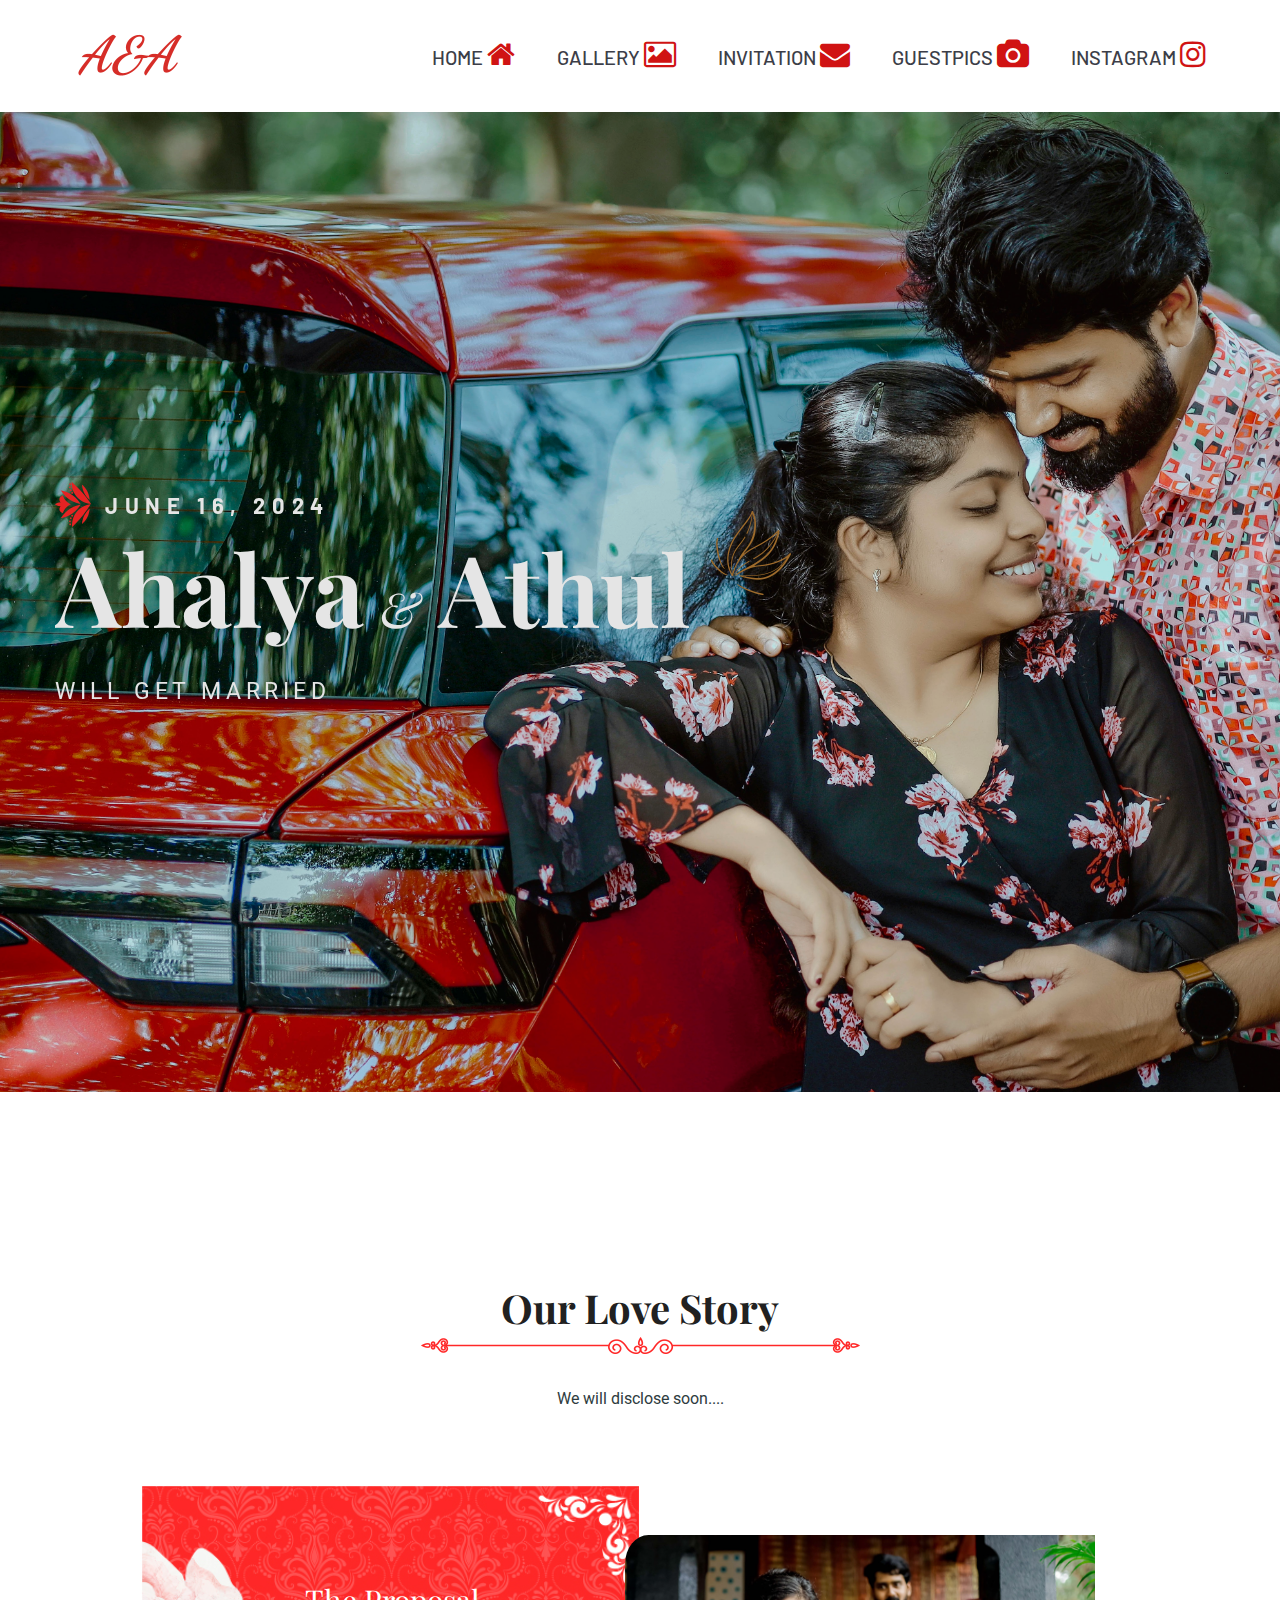
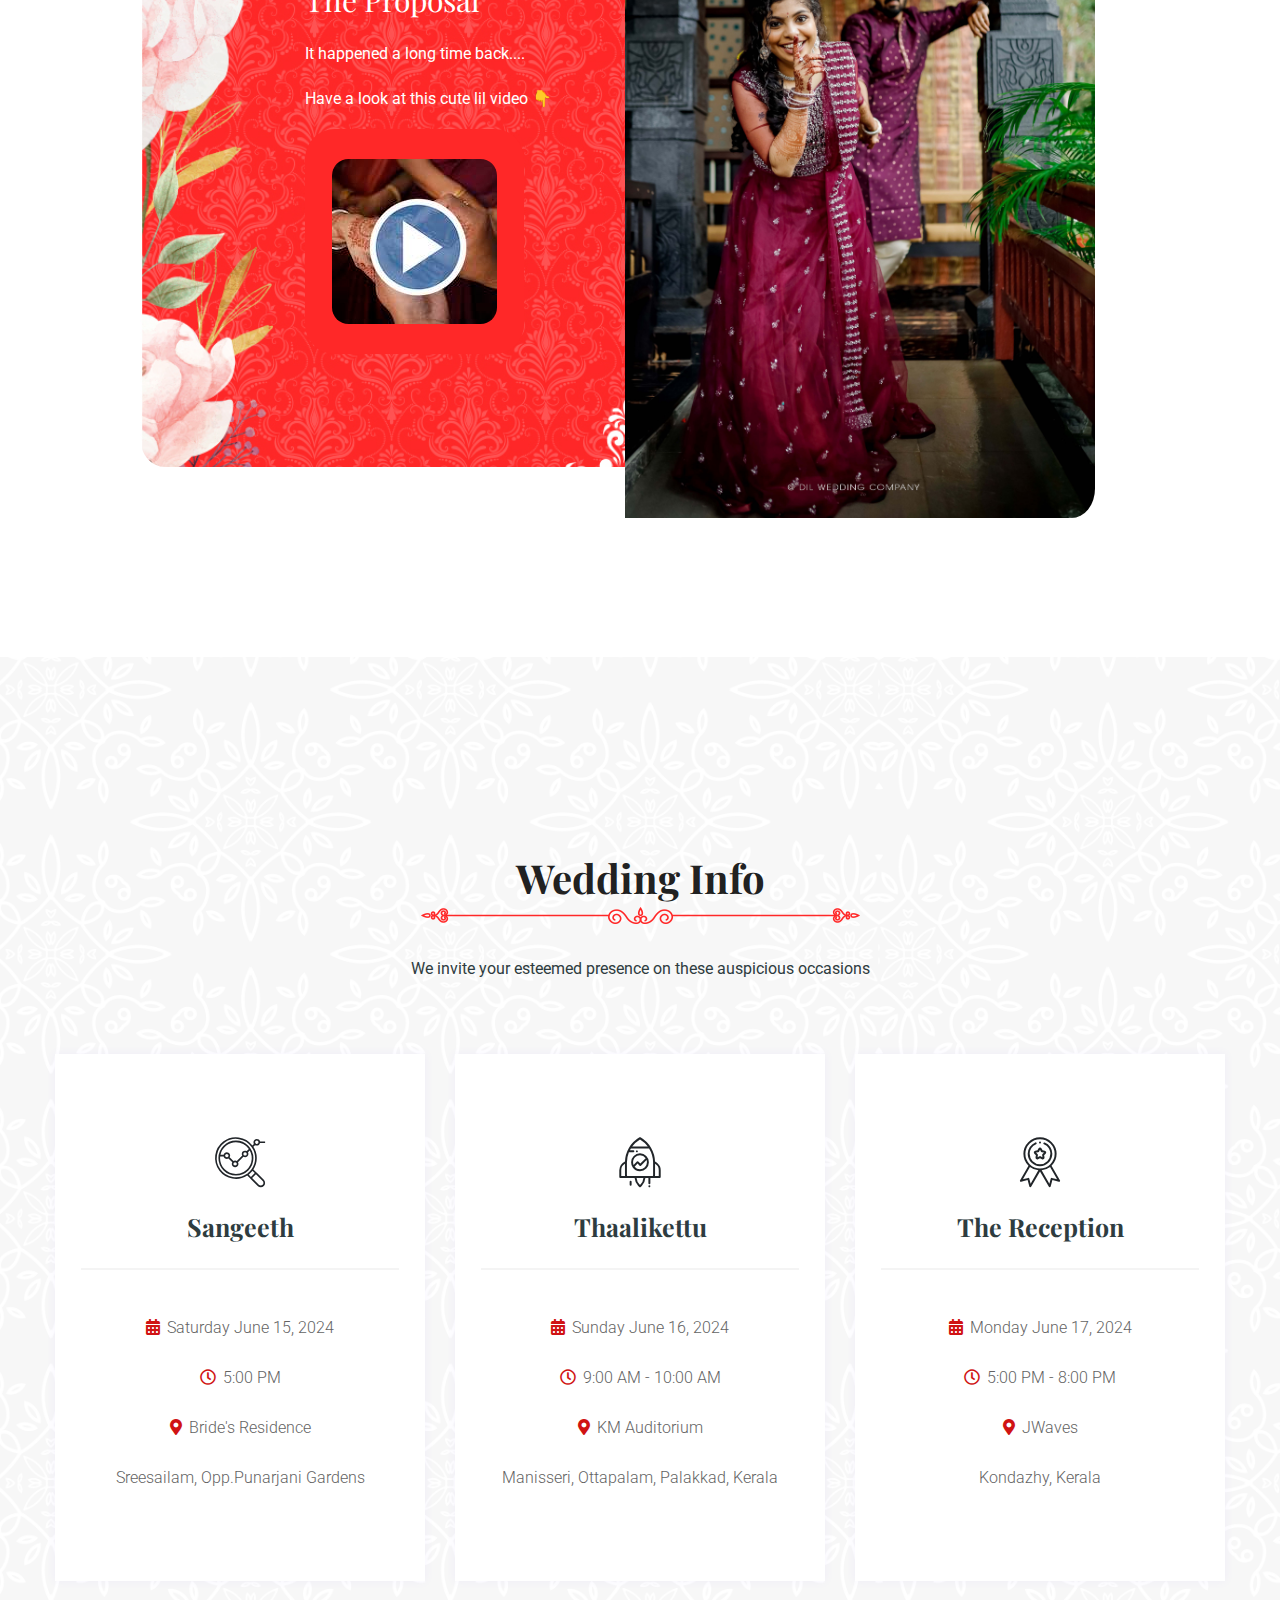
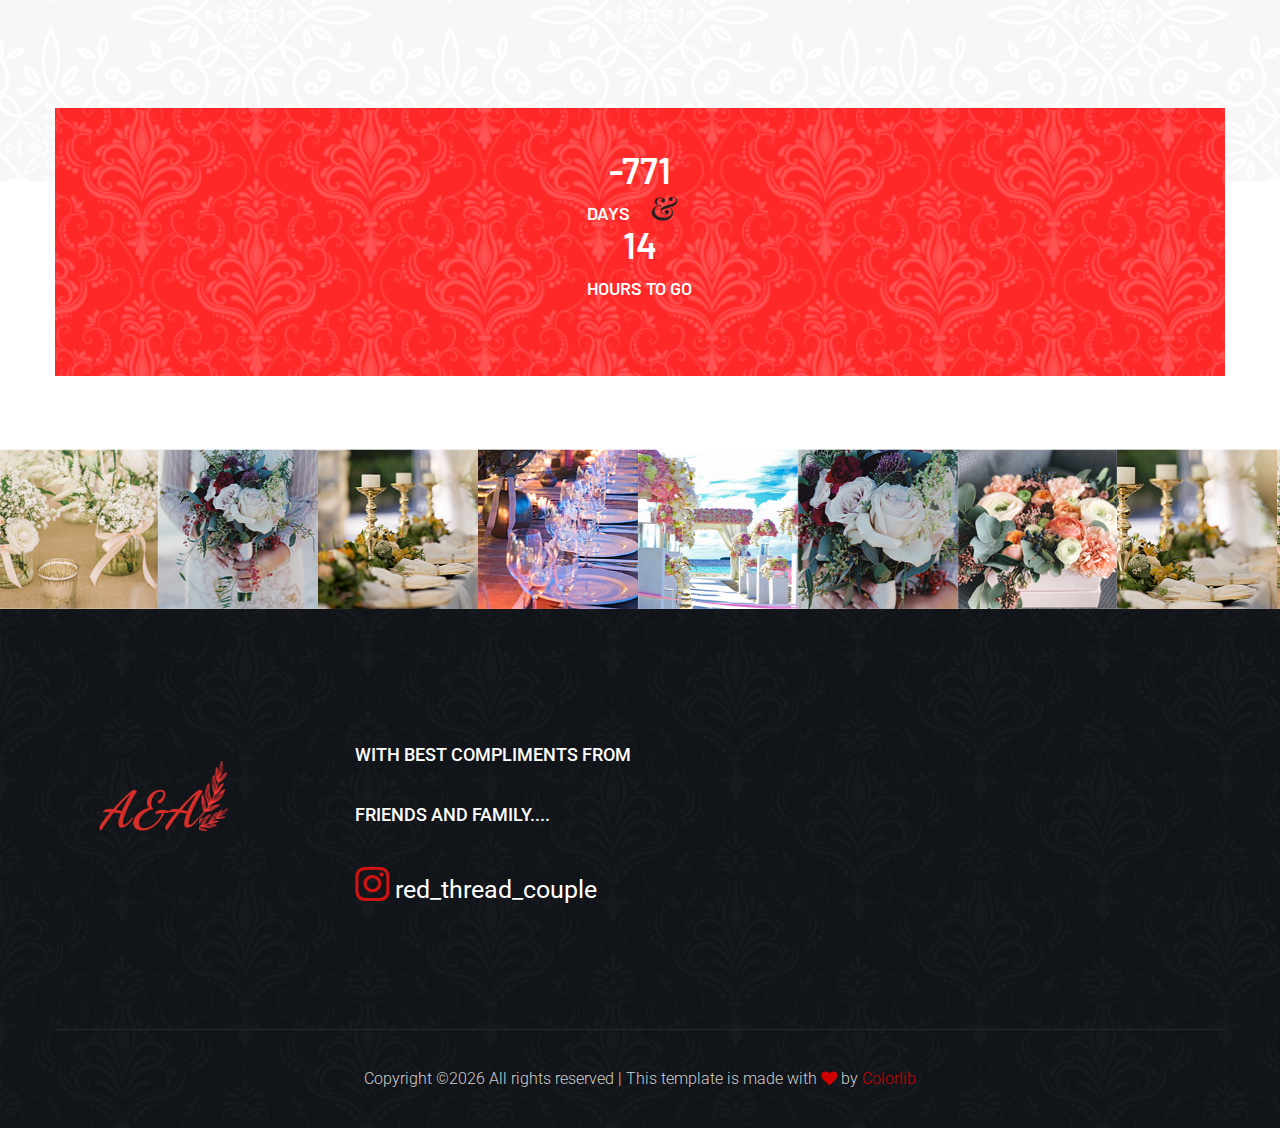
==== index.html @ d117c5ad "Update index.html" ====
<!doctype html>
<html class="no-js" lang="zxx">
<head>
    <meta charset="utf-8">
    <meta http-equiv="x-ua-compatible" content="ie=edge">
    <title>Ahalya &#10084; AthulKumar</title>
    <meta name="viewport" content="width=device-width, initial-scale=1">

    <link rel="stylesheet" href="assets/css/bootstrap.min.css">
    <link rel="stylesheet" href="assets/css/owl.carousel.min.css">
    <link rel="stylesheet" href="assets/css/flaticon.css">
    <link rel="stylesheet" href="assets/css/slicknav.css">
    <link rel="stylesheet" href="assets/css/animate.min.css">
    <link rel="stylesheet" href="assets/css/magnific-popup.css">
    <link rel="stylesheet" href="assets/css/fontawesome-all.min.css">
    <link rel="stylesheet" href="assets/css/themify-icons.css">
    <link rel="stylesheet" href="assets/css/slick.css">
    <link rel="stylesheet" href="assets/css/nice-select.css">
    <link rel="stylesheet" href="assets/css/style.css">
    <link rel="stylesheet" href="https://cdnjs.cloudflare.com/ajax/libs/font-awesome/4.7.0/css/font-awesome.min.css">
</head>
<body>
<!-- Preloader Start -->
<div id="preloader-active">
    <div class="preloader d-flex align-items-center justify-content-center">
        <div class="preloader-inner position-relative">
            <div class="preloader-circle"></div>
            <div class="preloader-img pere-text">
                <img src="assets/images/logo/logo.png" alt="">
            </div>
        </div>
    </div>
</div>
<!-- Preloader Start -->
<header>
    <!-- Header Start -->
    <div class="header-area">
            <div class="main-header header-sticky">
                <div class="container">
                    <div class="row align-items-center">
                        <!-- Logo -->
                        <div class="col-xl-2 col-lg-2">
                            <div class="logo">
                                <a href="index.html"><img src="assets/images/logo/logo.png" alt=""></a>
                            </div>
                        </div>
                        <div class="col-xl-10 col-lg-10 col-md-10">
                            <!-- Main-menu -->
                            <div class="main-menu f-right d-none d-lg-block">
                                <nav>                              
                                    <ul id="navigation"> 
                                        <li><a href="index.html" style="font-size:20px;"> Home <i class="fa fa-home" style="font-size:30px;color:rgb(208, 19, 19)"></i></a></li>
                                        <li><a href="index.html" style="font-size:20px;"> Gallery <i class="fa fa-image" style="font-size:30px;color:rgb(208, 19, 19)"></i></a></li>
                                        <li><a href="https://drive.google.com/file/d/1XGxn5IqGHzactRx6dPatIMrk4Y19030X/view" style="font-size:20px;" target="_blank"> Invitation <i class="fa fa-envelope" style="font-size:30px;color:rgb(208, 19, 19)"></i></a></li>                                                      
                                        <li><a href="https://weduploader.com/upload/YbHsGRP76k67dtM5" style="font-size:20px;">GuestPics <i class="fa fa-camera" style="font-size:30px;color:rgb(208, 19, 19)"></i></a></li>                                                      
                                        <li><a href="https://www.instagram.com/red_thread_couple?utm_source=ig_web_button_share_sheet&igsh=ZDNlZDc0MzIxNw==" style="font-size:20px;" target="_blank"> Instagram <i class="fa fa-instagram" style="font-size:30px;color:rgb(208, 19, 19)"></i></a></li>
                                    </ul>
                                </nav>
                            </div>
                        </div> 
                        <!-- Mobile Menu -->
                        <div class="col-12">
                            <div class="mobile_menu d-block d-lg-none"></div>
                        </div>
                    </div>
                </div>
            </div>
    </div>
    <!-- Header End -->
</header>
<main>
    <!--? Slider Area Start-->
    <div class="slider-area">
        <div class="slider-active">
            <!-- Single Slider -->
            <div class="single-slider slider-height hero-overly d-flex align-items-center">
                <div class="container">
                    <div class="row d-flex align-items-center">
                        <div class="col-xl-8 col-lg-6 col-md-8 ">
                            <div class="hero__caption">
                                <span data-animation="fadeInLeft" data-delay=".3s">June 16, 2024</span>
                                <h1 data-animation="fadeInLeft" data-delay=".5s" data-duration="2000ms">Ahalya<strong> & </strong> Athul</h1>
                                <p data-animation="fadeInLeft" data-delay=".9s">will get married</p>
                            </div>
                        </div>
                    </div>
                </div>
            </div>
            <!-- Single Slider -->
            <div class="single-slider slider-height hero-overly d-flex align-items-center">
                <div class="container">
                    <div class="row d-flex align-items-center">
                        <div class="col-xl-8 col-lg-6 col-md-8 ">
                            <div class="hero__caption">
                                <span data-animation="fadeInLeft" data-delay=".3s">June 16, 2024</span>
                                <h1 data-animation="fadeInLeft" data-delay=".5s" data-duration="2000ms">Ahalya<strong> & </strong> Athul</h1>
                                <p data-animation="fadeInLeft" data-delay=".9s">will get married</p>
                            </div>
                        </div>
                    </div>
                </div>
            </div>
        </div>
    </div>
    <!-- Slider Area End-->
    <!--? Our Story Start -->
    <div class="Our-story-area story-padding">
        <div class="container">
            <!-- Section Tittle -->
            <div class="row d-flex justify-content-center">
                <div class="col-xl-7 col-lg-8">
                    <div class="section-tittle text-center mb-70">
                        <h2>Our Love Story​</h2>
                        <img src="assets/images/gallery/tittle_img.png" alt="">
                        <p>We will disclose soon.... </p>
                    </div>
                </div>
            </div>
            <div class="row justify-content-center">
                    <div class=" col-lg-5 col-md-5 col-sm-5 story-caption background-img mb-40" style="background-image: url(assets/images/gallery/story2.jpg); width: 100%;
                    border-bottom-left-radius: 5%;">
                        <div class="story-details">
                            <h4>The Proposal</h4>
                            <p>It happened a long time back....</p>
                            <p>Have a look at this cute lil video 👇</p>
                            
                            <p><a href="https://drive.google.com/file/d/1U22esmK64F5ewuu3tP2Nd2ytiMnsM6zD/view?usp=drive_link" 
                                class="fa fa-image btn card-btn1" style="font-size:20px;color:white"><img src="assets/images/gallery/ring.jpg" style ="width:100%; border-radius: 10%;"></img></a></p>
                        </div>

                </div>
                <div class="col-lg-5 col-md-5 col-sm-5">
                    <div class="story-img">
                        <img  class="story2" src="assets/images/gallery/story123.jpg" alt="" style="border-top-left-radius: 5%; border-bottom-right-radius: 5%;">
                    </div>
                </div>
            </div>
        </div>
    </div>
    <!-- Our Story End -->
    <!--? Services Start -->
    <section class="pricing-card-area section-padding30 section-bg" data-background="assets/images/gallery/section_bg1.png">
        <div class="container">
                <!-- Section Tittle -->
                <div class="row d-flex justify-content-center">
                <div class="col-lg-8">
                    <div class="section-tittle text-center mb-70">
                        <h2>Wedding Info</h2>
                        <img src="assets/images/gallery/tittle_img.png" alt="">
                        <p>We invite your esteemed presence on these auspicious occasions</p>
                    </div>
                </div>
            </div>
            <div class="row align-items-end">
                <div class="col-xl-4 col-lg-4 col-md-6">
                    <div class="single-card text-center mb-30">
                        <div class="card-top">
                            <span class="flaticon-chart"></span>
                            <h4>Sangeeth</h4>
                        </div>
                        <div class="card-bottom">
                            <ul>
                                <li><i class="fas fa-calendar-alt" style="color:rgb(208, 19, 19)"></i>Saturday June 15, 2024</li>
                                <li><i class="far fa-clock" style="color:rgb(208, 19, 19)"></i>5:00 PM</li>
                                <li><i class="fas fa-map-marker-alt" style="color:rgb(208, 19, 19)"></i>Bride's Residence</li>
                                <li>Sreesailam, Opp.Punarjani Gardens</li>
                            </ul>
                        </div>
                        <div class="card-buttons mt-30">
                            <a href="https://maps.app.goo.gl/kgjCwcPquFx9wsR3A" class="btn card-btn1" target="_blank">Navigate</a>
                        </div>
                    </div>
                </div>
                <div class="col-xl-4 col-lg-4 col-md-6">
                    <div class="single-card text-center mb-30">
                        <div class="card-top">
                            <span class="flaticon-project"></span>
                            <h4>Thaalikettu</h4>
                        </div>
                        <div class="card-bottom">
                            <ul>
                                <li><i class="fas fa-calendar-alt" style="color:rgb(208, 19, 19)"></i>Sunday June 16, 2024</li>
                                <li><i class="far fa-clock" style="color:rgb(208, 19, 19)"></i>9:00 AM - 10:00 AM</li>
                                <li><i class="fas fa-map-marker-alt" style="color:rgb(208, 19, 19)"></i>KM Auditorium</li>
                                <li>Manisseri, Ottapalam, Palakkad, Kerala</li>
                            </ul>
                        </div>
                        <div class="card-buttons mt-30">
                            <a href="https://maps.app.goo.gl/NRcQwFrY1XCFnfXv6" class="btn card-btn1" target="_blank">Navigate</a>
                        </div>
                    </div>
                </div>
                <div class="col-xl-4 col-lg-4 col-md-6">
                    <div class="single-card text-center mb-30">
                        <div class="card-top">
                            <span class="flaticon-award"></span>
                            <h4>The Reception</h4>
                        </div>
                        <div class="card-bottom">
                            <ul>
                                <li><i class="fas fa-calendar-alt" style="color:rgb(208, 19, 19)"></i>Monday June 17, 2024</li>
                                <li><i class="far fa-clock" style="color:rgb(208, 19, 19)"></i>5:00 PM - 8:00 PM</li>
                                <li><i class="fas fa-map-marker-alt" style="color:rgb(208, 19, 19)"></i>JWaves</li>
                                <li>Kondazhy, Kerala</li>
                            </ul>
                        </div>
                        <div class="card-buttons mt-30">
                            <a href="https://maps.app.goo.gl/tTuewXQ5HSFAzYYx9" class="btn card-btn1" target="_blank">Navigate</a>
                        </div>
                    </div>
                </div>
            </div>
        </div>
    </section>
    <!-- Services Card End -->
    <!--? Count Down Start -->
    <div class="count-down-area">
        <div class="container">
            <div class="row justify-content-center">
                <div class="col-lg-12 col-md-12">
                    <div class="count-down-wrapper" data-background="assets/images/gallery/section_bg2.png">
                        <div class="row justify-content-between">
                            <div class="col-lg-12 col-md-12 col-sm-12">
                                <!-- Counter Up -->
                                <div class="single-counter text-center">
                                    <span class="counter" style="display: inline;"><div id="count"></div></span>
                                    <p style="display: inline;">days &nbsp; &nbsp;</p>
                                    <h2 style="display: inline;">& &nbsp;</h2>
                                    <span class="counter" style="display: inline;"><div id="count1"></div></span>
                                    <p style="display: inline;">hours to go</p>
                                </div>
                                <script>
                                    document.getElementById('count').innerHTML = 19889 - Math.floor((new Date()/1 - 16200000)/86400000);
                                    document.getElementById('count1').innerHTML = 33 - (new Date().getHours()<10? new Date().getHours()+24 : new Date().getHours());
                                </script>
                            </div>
                        </div>
                    </div>
                </div>
            </div>
        </div>
    </div>
    <!-- Gallery-2 img Start-->
    <div class="gallery-area2 fix">
        <div class="container-fluid p-0">
            <div class="row">
                <div class="col-md-12">
                    <div class="gallery-active owl-carousel">
                        <div class="gallery-img">
                            <a href="#"><img src="assets/images/gallery/gallery01.png" alt=""></a>
                        </div>
                        <div class="gallery-img">
                            <a href="#"><img src="assets/images/gallery/gallery02.png" alt=""></a>
                        </div>
                        <div class="gallery-img">
                            <a href="#"><img src="assets/images/gallery/gallery03.png" alt=""></a>
                        </div>
                        <div class="gallery-img">
                            <a href="#"><img src="assets/images/gallery/gallery04.png" alt=""></a>
                        </div>
                        <div class="gallery-img">
                            <a href="#"><img src="assets/images/gallery/gallery05.png" alt=""></a>
                        </div>
                        <div class="gallery-img">
                            <a href="#"><img src="assets/images/gallery/gallery06.png" alt=""></a>
                        </div>
                        <div class="gallery-img">
                            <a href="#"><img src="assets/images/gallery/gallery07.png" alt=""></a>
                        </div>
                        <div class="gallery-img">
                            <a href="#"><img src="assets/images/gallery/gallery08.png" alt=""></a>
                        </div>
                    </div>
                </div>
            </div>
        </div>
    </div>
</main>
<footer>
    <!-- Footer Start-->
    <div class="footer-main" data-background="assets/images/gallery/section_bg4.png">
        <div class="footer-area footer-padding">
            <div class="container">
                <div class="row d-flex justify-content-between">
                    <div class="col-xl-2  col-lg-3 col-md-5 col-sm-6">
                        <div class="single-footer-caption mb-50">
                            <div class="single-footer-caption mb-30">
                                <!-- logo -->
                                <div class="footer-logo">
                                    <a href="index.html"><img src="assets/images/logo/logo2_footer.png" alt=""></a>
                                </div>
                            </div>
                        </div>
                    </div>
                    <div class="col-xl-9  col-lg-9 col-lg-9 col-md-9 col-sm-9">
                        <div class="single-footer-caption mb-50">
                            
                            <div class="footer-tittle">
                                <h4>With Best Compliments From</h4>
                                <h4>Friends and Family....</h4>
                                <a href="https://www.instagram.com/red_thread_couple?utm_source=ig_web_button_share_sheet&igsh=ZDNlZDc0MzIxNw==" target="_blank"> <p style="font-size:25px;color:white"><i class="fa fa-instagram" style="font-size:40px;color:rgb(208, 19, 19)"></i> red_thread_couple </p></a>
                            </div>
                        </div>
                    </div>
                </div>
            </div>
        </div>
      <!-- footer-bottom area -->
        <div class="footer-bottom-area">
            <div class="container">
                <div class="footer-border">
                        <div class="row d-flex align-items-center">
                            <div class="col-xl-12 ">
                                <div class="footer-copy-right text-center">
                                    <p><!-- Link back to Colorlib can't be removed. Template is licensed under CC BY 3.0. -->
  Copyright &copy;<script>document.write(new Date().getFullYear());</script> All rights reserved | This template is made with <i class="fa fa-heart" aria-hidden="true"></i> by <a href="https://colorlib.com" target="_blank">Colorlib</a>
  <!-- Link back to Colorlib can't be removed. Template is licensed under CC BY 3.0. --></p>
                                </div>
                            </div>
                        </div>
                </div>
            </div>
        </div>
    </div>
    <!-- Footer End-->
</footer>

    <!-- JS here -->

    <script src="./assets/js/vendor/modernizr-3.5.0.min.js"></script>
    <!-- Jquery, Popper, Bootstrap -->
    <script src="./assets/js/vendor/jquery-1.12.4.min.js"></script>
    <script src="./assets/js/popper.min.js"></script>
    <script src="./assets/js/bootstrap.min.js"></script>
    <!-- Jquery Mobile Menu -->
    <script src="./assets/js/jquery.slicknav.min.js"></script>

    <!-- Jquery Slick , Owl-Carousel Plugins -->
    <script src="./assets/js/owl.carousel.min.js"></script>
    <script src="./assets/js/slick.min.js"></script>
    <!-- Date Picker -->
    <script src="./assets/js/gijgo.min.js"></script>
    <!-- One Page, Animated-HeadLin -->
    <script src="./assets/js/wow.min.js"></script>
    <script src="./assets/js/animated.headline.js"></script>
    <script src="./assets/js/jquery.magnific-popup.js"></script>

    <!-- Scrollup, nice-select, sticky -->
    <script src="./assets/js/jquery.scrollUp.min.js"></script>
    <script src="./assets/js/jquery.nice-select.min.js"></script>
    <script src="./assets/js/jquery.sticky.js"></script>

    <!-- counter , waypoint -->
    <script src="./assets/js/jquery.counterup.min.js"></script>
    <script src="./assets/js/waypoints.min.js"></script>

    <!-- contact js -->
    <script src="./assets/js/contact.js"></script>
    <script src="./assets/js/jquery.form.js"></script>
    <script src="./assets/js/jquery.validate.min.js"></script>
    <script src="./assets/js/mail-script.js"></script>
    <script src="./assets/js/jquery.ajaxchimp.min.js"></script>

    <!-- Jquery Plugins, main Jquery -->	
    <script src="./assets/js/plugins.js"></script>
    <script src="./assets/js/main.js"></script>
    
</body>
</html>
---- assets/css/flaticon.css ----
/*
  	Flaticon icon font: Flaticon
  	Creation date: 03/02/2020 09:43
  	*/

@font-face {
  font-family: "Flaticon";
  src: url("../fonts/Flaticon.eot");
  src: url("../fonts/Flaticon.eot?#iefix") format("embedded-opentype"),
       url("../fonts/Flaticon.woff2") format("woff2"),
       url("../fonts/Flaticon.woff") format("woff"),
       url("../fonts/Flaticon.ttf") format("truetype"),
       url("../fonts/Flaticon.svg#Flaticon") format("svg");
  font-weight: normal;
  font-style: normal;
}

@media screen and (-webkit-min-device-pixel-ratio:0) {
  @font-face {
    font-family: "Flaticon";
    src: url("../fonts/Flaticon.svg#Flaticon") format("svg");
  }
}

[class^="flaticon-"]:before, [class*=" flaticon-"]:before,
[class^="flaticon-"]:after, [class*=" flaticon-"]:after {   
font-family: Flaticon;

}

.flaticon-chart:before { content: "\f100"; }
.flaticon-speaker:before { content: "\f101"; }
.flaticon-growth:before { content: "\f102"; }
.flaticon-social-media-marketing:before { content: "\f103"; }
.flaticon-tasks:before { content: "\f104"; }
.flaticon-project:before { content: "\f105"; }
.flaticon-award:before { content: "\f106"; }
.flaticon-quote:before { content: "\f107"; }
.flaticon-quote-1:before { content: "\f108"; }
---- assets/css/themify-icons.css ----
@font-face {
	font-family: 'themify';
	src:url('../fonts/themify.eot?-fvbane');


	src:url('../fonts/themify.eot?#iefix-fvbane') format('embedded-opentype'),
		url('../fonts/themify.woff?-fvbane') format('woff'),
		url('../fonts/themify.ttf?-fvbane') format('truetype'),
		url('../fonts/themify.svg?-fvbane#themify') format('svg');
	font-weight: normal;
	font-style: normal;
}

[class^="ti-"], [class*=" ti-"] {
	font-family: 'themify';
	speak: none;
	font-style: normal;
	font-weight: normal;
	font-variant: normal;
	text-transform: none;
	line-height: 1;

	/* Better Font Rendering =========== */
	-webkit-font-smoothing: antialiased;
	-moz-osx-font-smoothing: grayscale;
}

.ti-wand:before {
	content: "\e600";
}
.ti-volume:before {
	content: "\e601";
}
.ti-user:before {
	content: "\e602";
}
.ti-unlock:before {
	content: "\e603";
}
.ti-unlink:before {
	content: "\e604";
}
.ti-trash:before {
	content: "\e605";
}
.ti-thought:before {
	content: "\e606";
}
.ti-target:before {
	content: "\e607";
}
.ti-tag:before {
	content: "\e608";
}
.ti-tablet:before {
	content: "\e609";
}
.ti-star:before {
	content: "\e60a";
}
.ti-spray:before {
	content: "\e60b";
}
.ti-signal:before {
	content: "\e60c";
}
.ti-shopping-cart:before {
	content: "\e60d";
}
.ti-shopping-cart-full:before {
	content: "\e60e";
}
.ti-settings:before {
	content: "\e60f";
}
.ti-search:before {
	content: "\e610";
}
.ti-zoom-in:before {
	content: "\e611";
}
.ti-zoom-out:before {
	content: "\e612";
}
.ti-cut:before {
	content: "\e613";
}
.ti-ruler:before {
	content: "\e614";
}
.ti-ruler-pencil:before {
	content: "\e615";
}
.ti-ruler-alt:before {
	content: "\e616";
}
.ti-bookmark:before {
	content: "\e617";
}
.ti-bookmark-alt:before {
	content: "\e618";
}
.ti-reload:before {
	content: "\e619";
}
.ti-plus:before {
	content: "\e61a";
}
.ti-pin:before {
	content: "\e61b";
}
.ti-pencil:before {
	content: "\e61c";
}
.ti-pencil-alt:before {
	content: "\e61d";
}
.ti-paint-roller:before {
	content: "\e61e";
}
.ti-paint-bucket:before {
	content: "\e61f";
}
.ti-na:before {
	content: "\e620";
}
.ti-mobile:before {
	content: "\e621";
}
.ti-minus:before {
	content: "\e622";
}
.ti-medall:before {
	content: "\e623";
}
.ti-medall-alt:before {
	content: "\e624";
}
.ti-marker:before {
	content: "\e625";
}
.ti-marker-alt:before {
	content: "\e626";
}
.ti-arrow-up:before {
	content: "\e627";
}
.ti-arrow-right:before {
	content: "\e628";
}
.ti-arrow-left:before {
	content: "\e629";
}
.ti-arrow-down:before {
	content: "\e62a";
}
.ti-lock:before {
	content: "\e62b";
}
.ti-location-arrow:before {
	content: "\e62c";
}
.ti-link:before {
	content: "\e62d";
}
.ti-layout:before {
	content: "\e62e";
}
.ti-layers:before {
	content: "\e62f";
}
.ti-layers-alt:before {
	content: "\e630";
}
.ti-key:before {
	content: "\e631";
}
.ti-import:before {
	content: "\e632";
}
.ti-image:before {
	content: "\e633";
}
.ti-heart:before {
	content: "\e634";
}
.ti-heart-broken:before {
	content: "\e635";
}
.ti-hand-stop:before {
	content: "\e636";
}
.ti-hand-open:before {
	content: "\e637";
}
.ti-hand-drag:before {
	content: "\e638";
}
.ti-folder:before {
	content: "\e639";
}
.ti-flag:before {
	content: "\e63a";
}
.ti-flag-alt:before {
	content: "\e63b";
}
.ti-flag-alt-2:before {
	content: "\e63c";
}
.ti-eye:before {
	content: "\e63d";
}
.ti-export:before {
	content: "\e63e";
}
.ti-exchange-vertical:before {
	content: "\e63f";
}
.ti-desktop:before {
	content: "\e640";
}
.ti-cup:before {
	content: "\e641";
}
.ti-crown:before {
	content: "\e642";
}
.ti-comments:before {
	content: "\e643";
}
.ti-comment:before {
	content: "\e644";
}
.ti-comment-alt:before {
	content: "\e645";
}
.ti-close:before {
	content: "\e646";
}
.ti-clip:before {
	content: "\e647";
}
.ti-angle-up:before {
	content: "\e648";
}
.ti-angle-right:before {
	content: "\e649";
}
.ti-angle-left:before {
	content: "\e64a";
}
.ti-angle-down:before {
	content: "\e64b";
}
.ti-check:before {
	content: "\e64c";
}
.ti-check-box:before {
	content: "\e64d";
}
.ti-camera:before {
	content: "\e64e";
}
.ti-announcement:before {
	content: "\e64f";
}
.ti-brush:before {
	content: "\e650";
}
.ti-briefcase:before {
	content: "\e651";
}
.ti-bolt:before {
	content: "\e652";
}
.ti-bolt-alt:before {
	content: "\e653";
}
.ti-blackboard:before {
	content: "\e654";
}
.ti-bag:before {
	content: "\e655";
}
.ti-move:before {
	content: "\e656";
}
.ti-arrows-vertical:before {
	content: "\e657";
}
.ti-arrows-horizontal:before {
	content: "\e658";
}
.ti-fullscreen:before {
	content: "\e659";
}
.ti-arrow-top-right:before {
	content: "\e65a";
}
.ti-arrow-top-left:before {
	content: "\e65b";
}
.ti-arrow-circle-up:before {
	content: "\e65c";
}
.ti-arrow-circle-right:before {
	content: "\e65d";
}
.ti-arrow-circle-left:before {
	content: "\e65e";
}
.ti-arrow-circle-down:before {
	content: "\e65f";
}
.ti-angle-double-up:before {
	content: "\e660";
}
.ti-angle-double-right:before {
	content: "\e661";
}
.ti-angle-double-left:before {
	content: "\e662";
}
.ti-angle-double-down:before {
	content: "\e663";
}
.ti-zip:before {
	content: "\e664";
}
.ti-world:before {
	content: "\e665";
}
.ti-wheelchair:before {
	content: "\e666";
}
.ti-view-list:before {
	content: "\e667";
}
.ti-view-list-alt:before {
	content: "\e668";
}
.ti-view-grid:before {
	content: "\e669";
}
.ti-uppercase:before {
	content: "\e66a";
}
.ti-upload:before {
	content: "\e66b";
}
.ti-underline:before {
	content: "\e66c";
}
.ti-truck:before {
	content: "\e66d";
}
.ti-timer:before {
	content: "\e66e";
}
.ti-ticket:before {
	content: "\e66f";
}
.ti-thumb-up:before {
	content: "\e670";
}
.ti-thumb-down:before {
	content: "\e671";
}
.ti-text:before {
	content: "\e672";
}
.ti-stats-up:before {
	content: "\e673";
}
.ti-stats-down:before {
	content: "\e674";
}
.ti-split-v:before {
	content: "\e675";
}
.ti-split-h:before {
	content: "\e676";
}
.ti-smallcap:before {
	content: "\e677";
}
.ti-shine:before {
	content: "\e678";
}
.ti-shift-right:before {
	content: "\e679";
}
.ti-shift-left:before {
	content: "\e67a";
}
.ti-shield:before {
	content: "\e67b";
}
.ti-notepad:before {
	content: "\e67c";
}
.ti-server:before {
	content: "\e67d";
}
.ti-quote-right:before {
	content: "\e67e";
}
.ti-quote-left:before {
	content: "\e67f";
}
.ti-pulse:before {
	content: "\e680";
}
.ti-printer:before {
	content: "\e681";
}
.ti-power-off:before {
	content: "\e682";
}
.ti-plug:before {
	content: "\e683";
}
.ti-pie-chart:before {
	content: "\e684";
}
.ti-paragraph:before {
	content: "\e685";
}
.ti-panel:before {
	content: "\e686";
}
.ti-package:before {
	content: "\e687";
}
.ti-music:before {
	content: "\e688";
}
.ti-music-alt:before {
	content: "\e689";
}
.ti-mouse:before {
	content: "\e68a";
}
.ti-mouse-alt:before {
	content: "\e68b";
}
.ti-money:before {
	content: "\e68c";
}
.ti-microphone:before {
	content: "\e68d";
}
.ti-menu:before {
	content: "\e68e";
}
.ti-menu-alt:before {
	content: "\e68f";
}
.ti-map:before {
	content: "\e690";
}
.ti-map-alt:before {
	content: "\e691";
}
.ti-loop:before {
	content: "\e692";
}
.ti-location-pin:before {
	content: "\e693";
}
.ti-list:before {
	content: "\e694";
}
.ti-light-bulb:before {
	content: "\e695";
}
.ti-Italic:before {
	content: "\e696";
}
.ti-info:before {
	content: "\e697";
}
.ti-infinite:before {
	content: "\e698";
}
.ti-id-badge:before {
	content: "\e699";
}
.ti-hummer:before {
	content: "\e69a";
}
.ti-home:before {
	content: "\e69b";
}
.ti-help:before {
	content: "\e69c";
}
.ti-headphone:before {
	content: "\e69d";
}
.ti-harddrives:before {
	content: "\e69e";
}
.ti-harddrive:before {
	content: "\e69f";
}
.ti-gift:before {
	content: "\e6a0";
}
.ti-game:before {
	content: "\e6a1";
}
.ti-filter:before {
	content: "\e6a2";
}
.ti-files:before {
	content: "\e6a3";
}
.ti-file:before {
	content: "\e6a4";
}
.ti-eraser:before {
	content: "\e6a5";
}
.ti-envelope:before {
	content: "\e6a6";
}
.ti-download:before {
	content: "\e6a7";
}
.ti-direction:before {
	content: "\e6a8";
}
.ti-direction-alt:before {
	content: "\e6a9";
}
.ti-dashboard:before {
	content: "\e6aa";
}
.ti-control-stop:before {
	content: "\e6ab";
}
.ti-control-shuffle:before {
	content: "\e6ac";
}
.ti-control-play:before {
	content: "\e6ad";
}
.ti-control-pause:before {
	content: "\e6ae";
}
.ti-control-forward:before {
	content: "\e6af";
}
.ti-control-backward:before {
	content: "\e6b0";
}
.ti-cloud:before {
	content: "\e6b1";
}
.ti-cloud-up:before {
	content: "\e6b2";
}
.ti-cloud-down:before {
	content: "\e6b3";
}
.ti-clipboard:before {
	content: "\e6b4";
}
.ti-car:before {
	content: "\e6b5";
}
.ti-calendar:before {
	content: "\e6b6";
}
.ti-book:before {
	content: "\e6b7";
}
.ti-bell:before {
	content: "\e6b8";
}
.ti-basketball:before {
	content: "\e6b9";
}
.ti-bar-chart:before {
	content: "\e6ba";
}
.ti-bar-chart-alt:before {
	content: "\e6bb";
}
.ti-back-right:before {
	content: "\e6bc";
}
.ti-back-left:before {
	content: "\e6bd";
}
.ti-arrows-corner:before {
	content: "\e6be";
}
.ti-archive:before {
	content: "\e6bf";
}
.ti-anchor:before {
	content: "\e6c0";
}
.ti-align-right:before {
	content: "\e6c1";
}
.ti-align-left:before {
	content: "\e6c2";
}
.ti-align-justify:before {
	content: "\e6c3";
}
.ti-align-center:before {
	content: "\e6c4";
}
.ti-alert:before {
	content: "\e6c5";
}
.ti-alarm-clock:before {
	content: "\e6c6";
}
.ti-agenda:before {
	content: "\e6c7";
}
.ti-write:before {
	content: "\e6c8";
}
.ti-window:before {
	content: "\e6c9";
}
.ti-widgetized:before {
	content: "\e6ca";
}
.ti-widget:before {
	content: "\e6cb";
}
.ti-widget-alt:before {
	content: "\e6cc";
}
.ti-wallet:before {
	content: "\e6cd";
}
.ti-video-clapper:before {
	content: "\e6ce";
}
.ti-video-camera:before {
	content: "\e6cf";
}
.ti-vector:before {
	content: "\e6d0";
}
.ti-themify-logo:before {
	content: "\e6d1";
}
.ti-themify-favicon:before {
	content: "\e6d2";
}
.ti-themify-favicon-alt:before {
	content: "\e6d3";
}
.ti-support:before {
	content: "\e6d4";
}
.ti-stamp:before {
	content: "\e6d5";
}
.ti-split-v-alt:before {
	content: "\e6d6";
}
.ti-slice:before {
	content: "\e6d7";
}
.ti-shortcode:before {
	content: "\e6d8";
}
.ti-shift-right-alt:before {
	content: "\e6d9";
}
.ti-shift-left-alt:before {
	content: "\e6da";
}
.ti-ruler-alt-2:before {
	content: "\e6db";
}
.ti-receipt:before {
	content: "\e6dc";
}
.ti-pin2:before {
	content: "\e6dd";
}
.ti-pin-alt:before {
	content: "\e6de";
}
.ti-pencil-alt2:before {
	content: "\e6df";
}
.ti-palette:before {
	content: "\e6e0";
}
.ti-more:before {
	content: "\e6e1";
}
.ti-more-alt:before {
	content: "\e6e2";
}
.ti-microphone-alt:before {
	content: "\e6e3";
}
.ti-magnet:before {
	content: "\e6e4";
}
.ti-line-double:before {
	content: "\e6e5";
}
.ti-line-dotted:before {
	content: "\e6e6";
}
.ti-line-dashed:before {
	content: "\e6e7";
}
.ti-layout-width-full:before {
	content: "\e6e8";
}
.ti-layout-width-default:before {
	content: "\e6e9";
}
.ti-layout-width-default-alt:before {
	content: "\e6ea";
}
.ti-layout-tab:before {
	content: "\e6eb";
}
.ti-layout-tab-window:before {
	content: "\e6ec";
}
.ti-layout-tab-v:before {
	content: "\e6ed";
}
.ti-layout-tab-min:before {
	content: "\e6ee";
}
.ti-layout-slider:before {
	content: "\e6ef";
}
.ti-layout-slider-alt:before {
	content: "\e6f0";
}
.ti-layout-sidebar-right:before {
	content: "\e6f1";
}
.ti-layout-sidebar-none:before {
	content: "\e6f2";
}
.ti-layout-sidebar-left:before {
	content: "\e6f3";
}
.ti-layout-placeholder:before {
	content: "\e6f4";
}
.ti-layout-menu:before {
	content: "\e6f5";
}
.ti-layout-menu-v:before {
	content: "\e6f6";
}
.ti-layout-menu-separated:before {
	content: "\e6f7";
}
.ti-layout-menu-full:before {
	content: "\e6f8";
}
.ti-layout-media-right-alt:before {
	content: "\e6f9";
}
.ti-layout-media-right:before {
	content: "\e6fa";
}
.ti-layout-media-overlay:before {
	content: "\e6fb";
}
.ti-layout-media-overlay-alt:before {
	content: "\e6fc";
}
.ti-layout-media-overlay-alt-2:before {
	content: "\e6fd";
}
.ti-layout-media-left-alt:before {
	content: "\e6fe";
}
.ti-layout-media-left:before {
	content: "\e6ff";
}
.ti-layout-media-center-alt:before {
	content: "\e700";
}
.ti-layout-media-center:before {
	content: "\e701";
}
.ti-layout-list-thumb:before {
	content: "\e702";
}
.ti-layout-list-thumb-alt:before {
	content: "\e703";
}
.ti-layout-list-post:before {
	content: "\e704";
}
.ti-layout-list-large-image:before {
	content: "\e705";
}
.ti-layout-line-solid:before {
	content: "\e706";
}
.ti-layout-grid4:before {
	content: "\e707";
}
.ti-layout-grid3:before {
	content: "\e708";
}
.ti-layout-grid2:before {
	content: "\e709";
}
.ti-layout-grid2-thumb:before {
	content: "\e70a";
}
.ti-layout-cta-right:before {
	content: "\e70b";
}
.ti-layout-cta-left:before {
	content: "\e70c";
}
.ti-layout-cta-center:before {
	content: "\e70d";
}
.ti-layout-cta-btn-right:before {
	content: "\e70e";
}
.ti-layout-cta-btn-left:before {
	content: "\e70f";
}
.ti-layout-column4:before {
	content: "\e710";
}
.ti-layout-column3:before {
	content: "\e711";
}
.ti-layout-column2:before {
	content: "\e712";
}
.ti-layout-accordion-separated:before {
	content: "\e713";
}
.ti-layout-accordion-merged:before {
	content: "\e714";
}
.ti-layout-accordion-list:before {
	content: "\e715";
}
.ti-ink-pen:before {
	content: "\e716";
}
.ti-info-alt:before {
	content: "\e717";
}
.ti-help-alt:before {
	content: "\e718";
}
.ti-headphone-alt:before {
	content: "\e719";
}
.ti-hand-point-up:before {
	content: "\e71a";
}
.ti-hand-point-right:before {
	content: "\e71b";
}
.ti-hand-point-left:before {
	content: "\e71c";
}
.ti-hand-point-down:before {
	content: "\e71d";
}
.ti-gallery:before {
	content: "\e71e";
}
.ti-face-smile:before {
	content: "\e71f";
}
.ti-face-sad:before {
	content: "\e720";
}
.ti-credit-card:before {
	content: "\e721";
}
.ti-control-skip-forward:before {
	content: "\e722";
}
.ti-control-skip-backward:before {
	content: "\e723";
}
.ti-control-record:before {
	content: "\e724";
}
.ti-control-eject:before {
	content: "\e725";
}
.ti-comments-smiley:before {
	content: "\e726";
}
.ti-brush-alt:before {
	content: "\e727";
}
.ti-youtube:before {
	content: "\e728";
}
.ti-vimeo:before {
	content: "\e729";
}
.ti-twitter:before {
	content: "\e72a";
}
.ti-time:before {
	content: "\e72b";
}
.ti-tumblr:before {
	content: "\e72c";
}
.ti-skype:before {
	content: "\e72d";
}
.ti-share:before {
	content: "\e72e";
}
.ti-share-alt:before {
	content: "\e72f";
}
.ti-rocket:before {
	content: "\e730";
}
.ti-pinterest:before {
	content: "\e731";
}
.ti-new-window:before {
	content: "\e732";
}
.ti-microsoft:before {
	content: "\e733";
}
.ti-list-ol:before {
	content: "\e734";
}
.ti-linkedin:before {
	content: "\e735";
}
.ti-layout-sidebar-2:before {
	content: "\e736";
}
.ti-layout-grid4-alt:before {
	content: "\e737";
}
.ti-layout-grid3-alt:before {
	content: "\e738";
}
.ti-layout-grid2-alt:before {
	content: "\e739";
}
.ti-layout-column4-alt:before {
	content: "\e73a";
}
.ti-layout-column3-alt:before {
	content: "\e73b";
}
.ti-layout-column2-alt:before {
	content: "\e73c";
}
.ti-instagram:before {
	content: "\e73d";
}
.ti-google:before {
	content: "\e73e";
}
.ti-github:before {
	content: "\e73f";
}
.ti-flickr:before {
	content: "\e740";
}
.ti-facebook:before {
	content: "\e741";
}
.ti-dropbox:before {
	content: "\e742";
}
.ti-dribbble:before {
	content: "\e743";
}
.ti-apple:before {
	content: "\e744";
}
.ti-android:before {
	content: "\e745";
}
.ti-save:before {
	content: "\e746";
}
.ti-save-alt:before {
	content: "\e747";
}
.ti-yahoo:before {
	content: "\e748";
}
.ti-wordpress:before {
	content: "\e749";
}
.ti-vimeo-alt:before {
	content: "\e74a";
}
.ti-twitter-alt:before {
	content: "\e74b";
}
.ti-tumblr-alt:before {
	content: "\e74c";
}
.ti-trello:before {
	content: "\e74d";
}
.ti-stack-overflow:before {
	content: "\e74e";
}
.ti-soundcloud:before {
	content: "\e74f";
}
.ti-sharethis:before {
	content: "\e750";
}
.ti-sharethis-alt:before {
	content: "\e751";
}
.ti-reddit:before {
	content: "\e752";
}
.ti-pinterest-alt:before {
	content: "\e753";
}
.ti-microsoft-alt:before {
	content: "\e754";
}
.ti-linux:before {
	content: "\e755";
}
.ti-jsfiddle:before {
	content: "\e756";
}
.ti-joomla:before {
	content: "\e757";
}
.ti-html5:before {
	content: "\e758";
}
.ti-flickr-alt:before {
	content: "\e759";
}
.ti-email:before {
	content: "\e75a";
}
.ti-drupal:before {
	content: "\e75b";
}
.ti-dropbox-alt:before {
	content: "\e75c";
}
.ti-css3:before {
	content: "\e75d";
}
.ti-rss:before {
	content: "\e75e";
}
.ti-rss-alt:before {
	content: "\e75f";
}
---- assets/css/nice-select.css ----
.nice-select {
  -webkit-tap-highlight-color: transparent;
  background-color: #fff;
  border-radius: 5px;
  border: solid 1px #e8e8e8;
  box-sizing: border-box;
  clear: both;
  cursor: pointer;
  display: block;
  float: left;
  font-family: inherit;
  font-size: 14px;
  font-weight: normal;
  height: 42px;
  line-height: 40px;
  outline: none;
  padding-left: 18px;
  padding-right: 30px;
  position: relative;
  text-align: left !important;
  -webkit-transition: all 0.2s ease-in-out;
  transition: all 0.2s ease-in-out;
  -webkit-user-select: none;
     -moz-user-select: none;
      -ms-user-select: none;
          user-select: none;
  white-space: nowrap;
  width: auto; }
  .nice-select:hover {
    border-color: #dbdbdb; }
  .nice-select:active, .nice-select.open, .nice-select:focus {
    border-color: #999; }
  .nice-select:after {
    border-bottom: 2px solid #999;
    border-right: 2px solid #999;
    content: '';
    display: block;
    height: 5px;
    margin-top: -4px;
    pointer-events: none;
    position: absolute;
    right: 12px;
    top: 50%;
    -webkit-transform-origin: 66% 66%;
        -ms-transform-origin: 66% 66%;
            transform-origin: 66% 66%;
    -webkit-transform: rotate(45deg);
        -ms-transform: rotate(45deg);
            transform: rotate(45deg);
    -webkit-transition: all 0.15s ease-in-out;
    transition: all 0.15s ease-in-out;
    width: 5px; }
  .nice-select.open:after {
    -webkit-transform: rotate(-135deg);
        -ms-transform: rotate(-135deg);
            transform: rotate(-135deg); }
  .nice-select.open .list {
    opacity: 1;
    pointer-events: auto;
    -webkit-transform: scale(1) translateY(0);
        -ms-transform: scale(1) translateY(0);
            transform: scale(1) translateY(0); }
  .nice-select.disabled {
    border-color: #ededed;
    color: #999;
    pointer-events: none; }
    .nice-select.disabled:after {
      border-color: #cccccc; }
  .nice-select.wide {
    width: 100%; }
    .nice-select.wide .list {
      left: 0 !important;
      right: 0 !important; }
  .nice-select.right {
    float: right; }
    .nice-select.right .list {
      left: auto;
      right: 0; }
  .nice-select.small {
    font-size: 12px;
    height: 36px;
    line-height: 34px; }
    .nice-select.small:after {
      height: 4px;
      width: 4px; }
    .nice-select.small .option {
      line-height: 34px;
      min-height: 34px; }
  .nice-select .list {
    background-color: #fff;
    border-radius: 5px;
    box-shadow: 0 0 0 1px rgba(68, 68, 68, 0.11);
    box-sizing: border-box;
    margin-top: 4px;
    opacity: 0;
    overflow: hidden;
    padding: 0;
    pointer-events: none;
    position: absolute;
    top: 100%;
    left: 0;
    -webkit-transform-origin: 50% 0;
        -ms-transform-origin: 50% 0;
            transform-origin: 50% 0;
    -webkit-transform: scale(0.75) translateY(-21px);
        -ms-transform: scale(0.75) translateY(-21px);
            transform: scale(0.75) translateY(-21px);
    -webkit-transition: all 0.2s cubic-bezier(0.5, 0, 0, 1.25), opacity 0.15s ease-out;
    transition: all 0.2s cubic-bezier(0.5, 0, 0, 1.25), opacity 0.15s ease-out;
    z-index: 9; }
    .nice-select .list:hover .option:not(:hover) {
      background-color: transparent !important; }
  .nice-select .option {
    cursor: pointer;
    font-weight: 400;
    line-height: 40px;
    list-style: none;
    min-height: 40px;
    outline: none;
    padding-left: 18px;
    padding-right: 29px;
    text-align: left;
    -webkit-transition: all 0.2s;
    transition: all 0.2s; }
    .nice-select .option:hover, .nice-select .option.focus, .nice-select .option.selected.focus {
      background-color: #f6f6f6; }
    .nice-select .option.selected {
      font-weight: bold; }
    .nice-select .option.disabled {
      background-color: transparent;
      color: #999;
      cursor: default; }

.no-csspointerevents .nice-select .list {
  display: none; }

.no-csspointerevents .nice-select.open .list {
  display: block; }
---- assets/css/style.css ----
@import url("https://fonts.googleapis.com/css?family=Barlow:300,400,500,600,700|Playfair+Display:400,500,600,700,800,900|Roboto:300,400,500,700&display=swap");.white-bg{background:#ffffff}.gray-bg{background:#f5f5f5}.section-bg1{background:#13151b}.gray-bg{background:#f7f7fd}.white-bg{background:#fff}.black-bg{background:#16161a}.theme-bg{background:#ff2828}.brand-bg{background:#f1f4fa}.testimonial-bg{background:#f9fafc}.white-color{color:#fff}.black-color{color:#16161a}.theme-color{color:#ff2828}.boxed-btn{background:#fff;color:#ff2828 !important;display:inline-block;padding:18px 44px;font-family:"Playfair Display",serif;font-size:14px;font-weight:400;border:0;border:1px solid #ff2828;letter-spacing:3px;text-align:center;color:#ff2828;text-transform:uppercase;cursor:pointer}.boxed-btn:hover{background:#ff2828;color:#fff !important;border:1px solid #ff2828}.boxed-btn:focus{outline:none}.boxed-btn.large-width{width:220px}[data-overlay]{position:relative;background-size:cover;background-repeat:no-repeat;background-position:center center}[data-overlay]::before{position:absolute;left:0;top:0;right:0;bottom:0;content:""}[data-opacity="1"]::before{opacity:0.1}[data-opacity="2"]::before{opacity:0.2}[data-opacity="3"]::before{opacity:0.3}[data-opacity="4"]::before{opacity:0.4}[data-opacity="5"]::before{opacity:0.5}[data-opacity="6"]::before{opacity:0.6}[data-opacity="7"]::before{opacity:0.7}[data-opacity="8"]::before{opacity:0.8}[data-opacity="9"]::before{opacity:0.9}body{font-family:"Roboto",sans-serif;font-weight:normal;font-style:normal}h1,h2,h3,h3,h4,h5,h6{font-family:"Playfair Display",serif;color:#212121;margin-top:0px;font-style:normal;font-weight:500;text-transform:normal}p{font-family:"Roboto",sans-serif;color:#2e3c40;font-size:16px;line-height:30px;margin-bottom:15px;font-weight:normal}.bg-img-1{background-image:url(../img/slider/slider-img-1.jpg)}.bg-img-2{background-image:url(../img/background-img/bg-img-2.jpg)}.cta-bg-1{background-image:url(../img/background-img/bg-img-3.jpg)}.img{max-width:100%;-webkit-transition:all .3s ease-out 0s;-moz-transition:all .3s ease-out 0s;-ms-transition:all .3s ease-out 0s;-o-transition:all .3s ease-out 0s;transition:all .3s ease-out 0s}.f-left{float:left}.f-right{float:right}.fix{overflow:hidden}.clear{clear:both}a,.button{-webkit-transition:all .3s ease-out 0s;-moz-transition:all .3s ease-out 0s;-ms-transition:all .3s ease-out 0s;-o-transition:all .3s ease-out 0s;transition:all .3s ease-out 0s}a:focus,.button:focus{text-decoration:none;outline:none}a{color:#635c5c}a:hover{color:#fff}a:focus,a:hover,.portfolio-cat a:hover,.footer -menu li a:hover{text-decoration:none}a,button{color:#fff;outline:medium none}button:focus,input:focus,input:focus,textarea,textarea:focus{outline:0}.uppercase{text-transform:uppercase}input:focus::-moz-placeholder{opacity:0;-webkit-transition:.4s;-o-transition:.4s;transition:.4s}.capitalize{text-transform:capitalize}h1 a,h2 a,h3 a,h4 a,h5 a,h6 a{color:inherit}ul{margin:0px;padding:0px}li{list-style:none}hr{border-bottom:1px solid #eceff8;border-top:0 none;margin:30px 0;padding:0}.theme-overlay{position:relative}.theme-overlay::before{background:#1696e7 none repeat scroll 0 0;content:"";height:100%;left:0;opacity:0.6;position:absolute;top:0;width:100%}.overlay{position:relative;z-index:0}.overlay::before{position:absolute;content:"";top:0;left:0;width:100%;height:100%;z-index:-1}.overlay2{position:relative;z-index:0}.overlay2::before{position:absolute;content:"";background-color:#2E2200;top:0;left:0;width:100%;height:100%;z-index:-1;opacity:0.5}.section-padding{padding-top:120px;padding-bottom:120px}.separator{border-top:1px solid #f2f2f2}.mb-90{margin-bottom:90px}@media (max-width: 767px){.mb-90{margin-bottom:30px}}@media (min-width: 768px) and (max-width: 991px){.mb-90{margin-bottom:45px}}.owl-carousel .owl-nav div{background:rgba(255,255,255,0.8) none repeat scroll 0 0;height:40px;left:20px;line-height:40px;font-size:22px;color:#646464;opacity:1;visibility:visible;position:absolute;text-align:center;top:50%;transform:translateY(-50%);transition:all 0.3s ease 0s;width:40px}.owl-carousel .owl-nav div.owl-next{left:auto;right:-30px}.owl-carousel .owl-nav div.owl-next i{position:relative;right:0;top:1px}.owl-carousel .owl-nav div.owl-prev i{position:relative;right:1px;top:0px}.owl-carousel:hover .owl-nav div{opacity:1;visibility:visible}.owl-carousel:hover .owl-nav div:hover{color:#fff;background:#ff3500}.btn{background:#ff2828;text-transform:uppercase;color:#fff;font-size:16px;font-weight:400;padding:30px 44px;padding:30px 27px;border-radius:30px;letter-spacing:1px;line-height:0;margin-bottom:0;cursor:pointer;display:inline-block;-moz-user-select:none;cursor:pointer;transition:color 0.4s linear;position:relative;z-index:1;border:0;overflow:hidden;margin:0}.btn::before{content:"";position:absolute;left:0;top:0;width:100%;height:100%;background:#da1b1b;z-index:1;border-radius:5px;transition:transform 0.5s;transition-timing-function:ease;transform-origin:0 0;transition-timing-function:cubic-bezier(0.5, 1.6, 0.4, 0.7);transform:scaleX(0)}.btn:hover::before{transform:scaleX(1);color:#fff !important;z-index:-1}.header-btn{background:#4043bc;padding:20px 11px;min-width:120px;position:relative}.header-btn::before{background:#ec4683}.btn-whit{background:#fff;text-transform:uppercase;color:#362d2b;font-size:16px;font-weight:400;padding:30px 44px;border-radius:30px}.btn.focus,.btn:focus{outline:0;box-shadow:none}.hero-btn{padding:30px 56px}.border-btn{background:none;-moz-user-select:none;border:2px solid #ff2828;padding:18px 38px;margin:10px;text-transform:capitalize;color:#ff2828;cursor:pointer;display:inline-block;font-size:14px;font-weight:500;letter-spacing:1px;margin-bottom:0;border-radius:5px;position:relative;transition:color 0.4s linear;position:relative;overflow:hidden;margin:0}.border-btn::before{border:2px solid transparent;content:"";position:absolute;left:0;top:0;width:100%;height:100%;background:#ff2828;z-index:-1;transition:transform 0.5s;transition-timing-function:ease;transform-origin:0 0;transition-timing-function:cubic-bezier(0.5, 1.6, 0.4, 0.7);transform:scaleY(0)}.border-btn:hover::before{transform:scaleY(1);order:2px solid transparent}.border-btn.border-btn2{padding:17px 52px}.send-btn{background:#ff2828;color:#fff;font-size:14px;width:100%;height:55px;border:none;border-radius:5px;cursor:pointer;transition:color 0.4s linear;position:relative;overflow:hidden;z-index:1}.send-btn::before{border:2px solid transparent;content:"";position:absolute;left:0;top:0;width:100%;height:100%;background:#e6373d;color:#ff2828;z-index:-1;transition:transform 0.5s;transition-timing-function:ease;transform-origin:0 0;transition-timing-function:cubic-bezier(0.5, 1.6, 0.4, 0.7);transform:scaleX(0)}.send-btn:hover::before{transform:scaleY(1);order:2px solid transparent;color:red}.breadcrumb>.active{color:#888}#scrollUp{background:#ff2828;height:50px;width:50px;right:31px;bottom:18px;color:#fff;font-size:20px;text-align:center;border-radius:50%;line-height:48px;border:2px solid transparent}@media (max-width: 575px){#scrollUp{right:16px}}#scrollUp:hover{color:#fff}.sticky-bar{left:0;margin:auto;position:fixed;top:0;width:100%;-webkit-box-shadow:0 10px 15px rgba(25,25,25,0.1);box-shadow:0 10px 15px rgba(25,25,25,0.1);z-index:9999;-webkit-animation:500ms ease-in-out 0s normal none 1 running fadeInDown;animation:500ms ease-in-out 0s normal none 1 running fadeInDown;-webkit-box-shadow:0 10px 15px rgba(25,25,25,0.1);background:#fff}.mt-5{margin-top:5px}.mt-10{margin-top:10px}.mt-15{margin-top:15px}.mt-20{margin-top:20px}.mt-25{margin-top:25px}.mt-30{margin-top:30px}.mt-35{margin-top:35px}.mt-40{margin-top:40px}.mt-45{margin-top:45px}.mt-50{margin-top:50px}.mt-55{margin-top:55px}.mt-60{margin-top:60px}.mt-65{margin-top:65px}.mt-70{margin-top:70px}.mt-75{margin-top:75px}.mt-80{margin-top:80px}.mt-85{margin-top:85px}.mt-90{margin-top:90px}.mt-95{margin-top:95px}.mt-100{margin-top:100px}.mt-105{margin-top:105px}.mt-110{margin-top:110px}.mt-115{margin-top:115px}.mt-120{margin-top:120px}.mt-125{margin-top:125px}.mt-130{margin-top:130px}.mt-135{margin-top:135px}.mt-140{margin-top:140px}.mt-145{margin-top:145px}.mt-150{margin-top:150px}.mt-155{margin-top:155px}.mt-160{margin-top:160px}.mt-165{margin-top:165px}.mt-170{margin-top:170px}.mt-175{margin-top:175px}.mt-180{margin-top:180px}.mt-185{margin-top:185px}.mt-190{margin-top:190px}.mt-195{margin-top:195px}.mt-200{margin-top:200px}.mb-5{margin-bottom:5px}.mb-10{margin-bottom:10px}.mb-15{margin-bottom:15px}.mb-20{margin-bottom:20px}.mb-25{margin-bottom:25px}.mb-30{margin-bottom:30px}.mb-35{margin-bottom:35px}.mb-40{margin-bottom:40px}.mb-45{margin-bottom:45px}.mb-50{margin-bottom:50px}.mb-55{margin-bottom:55px}.mb-60{margin-bottom:60px}.mb-65{margin-bottom:65px}.mb-70{margin-bottom:70px}.mb-75{margin-bottom:75px}.mb-80{margin-bottom:80px}.mb-85{margin-bottom:85px}.mb-90{margin-bottom:90px}.mb-95{margin-bottom:95px}.mb-100{margin-bottom:100px}.mb-105{margin-bottom:105px}.mb-110{margin-bottom:110px}.mb-115{margin-bottom:115px}.mb-120{margin-bottom:120px}.mb-125{margin-bottom:125px}.mb-130{margin-bottom:130px}.mb-135{margin-bottom:135px}.mb-140{margin-bottom:140px}.mb-145{margin-bottom:145px}.mb-150{margin-bottom:150px}.mb-155{margin-bottom:155px}.mb-160{margin-bottom:160px}.mb-165{margin-bottom:165px}.mb-170{margin-bottom:170px}.mb-175{margin-bottom:175px}.mb-180{margin-bottom:180px}.mb-185{margin-bottom:185px}.mb-190{margin-bottom:190px}.mb-195{margin-bottom:195px}.mb-200{margin-bottom:200px}.ml-5{margin-left:5px}.ml-10{margin-left:10px}.ml-15{margin-left:15px}.ml-20{margin-left:20px}.ml-25{margin-left:25px}.ml-30{margin-left:30px}.ml-35{margin-left:35px}.ml-40{margin-left:40px}.ml-45{margin-left:45px}.ml-50{margin-left:50px}.ml-55{margin-left:55px}.ml-60{margin-left:60px}.ml-65{margin-left:65px}.ml-70{margin-left:70px}.ml-75{margin-left:75px}.ml-80{margin-left:80px}.ml-85{margin-left:85px}.ml-90{margin-left:90px}.ml-95{margin-left:95px}.ml-100{margin-left:100px}.ml-105{margin-left:105px}.ml-110{margin-left:110px}.ml-115{margin-left:115px}.ml-120{margin-left:120px}.ml-125{margin-left:125px}.ml-130{margin-left:130px}.ml-135{margin-left:135px}.ml-140{margin-left:140px}.ml-145{margin-left:145px}.ml-150{margin-left:150px}.ml-155{margin-left:155px}.ml-160{margin-left:160px}.ml-165{margin-left:165px}.ml-170{margin-left:170px}.ml-175{margin-left:175px}.ml-180{margin-left:180px}.ml-185{margin-left:185px}.ml-190{margin-left:190px}.ml-195{margin-left:195px}.ml-200{margin-left:200px}.mr-5{margin-right:5px}.mr-10{margin-right:10px}.mr-15{margin-right:15px}.mr-20{margin-right:20px}.mr-25{margin-right:25px}.mr-30{margin-right:30px}.mr-35{margin-right:35px}.mr-40{margin-right:40px}.mr-45{margin-right:45px}.mr-50{margin-right:50px}.mr-55{margin-right:55px}.mr-60{margin-right:60px}.mr-65{margin-right:65px}.mr-70{margin-right:70px}.mr-75{margin-right:75px}.mr-80{margin-right:80px}.mr-85{margin-right:85px}.mr-90{margin-right:90px}.mr-95{margin-right:95px}.mr-100{margin-right:100px}.mr-105{margin-right:105px}.mr-110{margin-right:110px}.mr-115{margin-right:115px}.mr-120{margin-right:120px}.mr-125{margin-right:125px}.mr-130{margin-right:130px}.mr-135{margin-right:135px}.mr-140{margin-right:140px}.mr-145{margin-right:145px}.mr-150{margin-right:150px}.mr-155{margin-right:155px}.mr-160{margin-right:160px}.mr-165{margin-right:165px}.mr-170{margin-right:170px}.mr-175{margin-right:175px}.mr-180{margin-right:180px}.mr-185{margin-right:185px}.mr-190{margin-right:190px}.mr-195{margin-right:195px}.mr-200{margin-right:200px}.pt-5{padding-top:5px}.pt-10{padding-top:10px}.pt-15{padding-top:15px}.pt-20{padding-top:20px}.pt-25{padding-top:25px}.pt-30{padding-top:30px}.pt-35{padding-top:35px}.pt-40{padding-top:40px}.pt-45{padding-top:45px}.pt-50{padding-top:50px}.pt-55{padding-top:55px}.pt-60{padding-top:60px}.pt-65{padding-top:65px}.pt-70{padding-top:70px}.pt-75{padding-top:75px}.pt-80{padding-top:80px}.pt-85{padding-top:85px}.pt-90{padding-top:90px}.pt-95{padding-top:95px}.pt-100{padding-top:100px}.pt-105{padding-top:105px}.pt-110{padding-top:110px}.pt-115{padding-top:115px}.pt-120{padding-top:120px}.pt-125{padding-top:125px}.pt-130{padding-top:130px}.pt-135{padding-top:135px}.pt-140{padding-top:140px}.pt-145{padding-top:145px}.pt-150{padding-top:150px}.pt-155{padding-top:155px}.pt-160{padding-top:160px}.pt-165{padding-top:165px}.pt-170{padding-top:170px}.pt-175{padding-top:175px}.pt-180{padding-top:180px}.pt-185{padding-top:185px}.pt-190{padding-top:190px}.pt-195{padding-top:195px}.pt-200{padding-top:200px}.pt-260{padding-top:260px}.pb-5{padding-bottom:5px}.pb-10{padding-bottom:10px}.pb-15{padding-bottom:15px}.pb-20{padding-bottom:20px}.pb-25{padding-bottom:25px}.pb-30{padding-bottom:30px}.pb-35{padding-bottom:35px}.pb-40{padding-bottom:40px}.pb-45{padding-bottom:45px}.pb-50{padding-bottom:50px}.pb-55{padding-bottom:55px}.pb-60{padding-bottom:60px}.pb-65{padding-bottom:65px}.pb-70{padding-bottom:70px}.pb-75{padding-bottom:75px}.pb-80{padding-bottom:80px}.pb-85{padding-bottom:85px}.pb-90{padding-bottom:90px}.pb-95{padding-bottom:95px}.pb-100{padding-bottom:100px}.pb-105{padding-bottom:105px}.pb-110{padding-bottom:110px}.pb-115{padding-bottom:115px}.pb-120{padding-bottom:120px}.pb-125{padding-bottom:125px}.pb-130{padding-bottom:130px}.pb-135{padding-bottom:135px}.pb-140{padding-bottom:140px}.pb-145{padding-bottom:145px}.pb-150{padding-bottom:150px}.pb-155{padding-bottom:155px}.pb-160{padding-bottom:160px}.pb-165{padding-bottom:165px}.pb-170{padding-bottom:170px}.pb-175{padding-bottom:175px}.pb-180{padding-bottom:180px}.pb-185{padding-bottom:185px}.pb-190{padding-bottom:190px}.pb-195{padding-bottom:195px}.pb-200{padding-bottom:200px}.pl-5{padding-left:5px}.pl-10{padding-left:10px}.pl-15{padding-left:15px}.pl-20{padding-left:20px}.pl-25{padding-left:25px}.pl-30{padding-left:30px}.pl-35{padding-left:35px}.pl-40{padding-left:40px}.pl-45{padding-left:45px}.pl-50{padding-left:50px}.pl-55{padding-left:55px}.pl-60{padding-left:60px}.pl-65{padding-left:65px}.pl-70{padding-left:70px}.pl-75{padding-left:75px}.pl-80{padding-left:80px}.pl-85{padding-left:85px}.pl-90{padding-left:90px}.pl-95{padding-left:95px}.pl-100{padding-left:100px}.pl-105{padding-left:105px}.pl-110{padding-left:110px}.pl-115{padding-left:115px}.pl-120{padding-left:120px}.pl-125{padding-left:125px}.pl-130{padding-left:130px}.pl-135{padding-left:135px}.pl-140{padding-left:140px}.pl-145{padding-left:145px}.pl-150{padding-left:150px}.pl-155{padding-left:155px}.pl-160{padding-left:160px}.pl-165{padding-left:165px}.pl-170{padding-left:170px}.pl-175{padding-left:175px}.pl-180{padding-left:180px}.pl-185{padding-left:185px}.pl-190{padding-left:190px}.pl-195{padding-left:195px}.pl-200{padding-left:200px}.pr-5{padding-right:5px}.pr-10{padding-right:10px}.pr-15{padding-right:15px}.pr-20{padding-right:20px}.pr-25{padding-right:25px}.pr-30{padding-right:30px}.pr-35{padding-right:35px}.pr-40{padding-right:40px}.pr-45{padding-right:45px}.pr-50{padding-right:50px}.pr-55{padding-right:55px}.pr-60{padding-right:60px}.pr-65{padding-right:65px}.pr-70{padding-right:70px}.pr-75{padding-right:75px}.pr-80{padding-right:80px}.pr-85{padding-right:85px}.pr-90{padding-right:90px}.pr-95{padding-right:95px}.pr-100{padding-right:100px}.pr-105{padding-right:105px}.pr-110{padding-right:110px}.pr-115{padding-right:115px}.pr-120{padding-right:120px}.pr-125{padding-right:125px}.pr-130{padding-right:130px}.pr-135{padding-right:135px}.pr-140{padding-right:140px}.pr-145{padding-right:145px}.pr-150{padding-right:150px}.pr-155{padding-right:155px}.pr-160{padding-right:160px}.pr-165{padding-right:165px}.pr-170{padding-right:170px}.pr-175{padding-right:175px}.pr-180{padding-right:180px}.pr-185{padding-right:185px}.pr-190{padding-right:190px}.pr-195{padding-right:195px}.pr-200{padding-right:200px}.bounce-animate{animation-name:float-bob;animation-duration:2s;animation-iteration-count:infinite;-moz-animation-name:float-bob;-moz-animation-duration:2s;-moz-animation-iteration-count:infinite;-moz-animation-timing-function:linear;-ms-animation-name:float-bob;-ms-animation-duration:2s;-ms-animation-iteration-count:infinite;-ms-animation-timing-function:linear;-o-animation-name:float-bob;-o-animation-duration:2s;-o-animation-iteration-count:infinite;-o-animation-timing-function:linear}@-webkit-keyframes float-bob{0%{-webkit-transform:translateY(-20px);transform:translateY(-20px)}50%{-webkit-transform:translateY(-10px);transform:translateY(-10px)}100%{-webkit-transform:translateY(-20px);transform:translateY(-20px)}}.heartbeat{animation:heartbeat 1s infinite alternate}@-webkit-keyframes heartbeat{to{-webkit-transform:scale(1.03);transform:scale(1.03)}}.rotateme{-webkit-animation-name:rotateme;animation-name:rotateme;-webkit-animation-duration:30s;animation-duration:30s;-webkit-animation-iteration-count:infinite;animation-iteration-count:infinite;-webkit-animation-timing-function:linear;animation-timing-function:linear}@keyframes rotateme{from{-webkit-transform:rotate(0deg);transform:rotate(0deg)}to{-webkit-transform:rotate(360deg);transform:rotate(360deg)}}@-webkit-keyframes rotateme{from{-webkit-transform:rotate(0deg)}to{-webkit-transform:rotate(360deg)}}.services-img::before{content:"";position:absolute;left:50%;top:50%;height:150px;width:150px;background:#520c0c;z-index:-1;border-radius:50%;transform:translate(-50%, -50%);animation:pulse-border 3000ms ease-out infinite}@keyframes pulse-border{0%{transform:translateX(-50%) translateY(-50%) translateZ(0) scale(1);opacity:1}100%{transform:translateX(-50%) translateY(-50%) translateZ(0) scale(1.5);opacity:0}}@-webkit-keyframes pulse-border{0%{transform:translateX(-50%) translateY(-50%) translateZ(0) scale(1);opacity:1}100%{transform:translateX(-50%) translateY(-50%) translateZ(0) scale(1.5);opacity:0}}.preloader{background-color:#f7f7f7;width:100%;height:100%;position:fixed;top:0;left:0;right:0;bottom:0;z-index:999999;-webkit-transition:.6s;-o-transition:.6s;transition:.6s;margin:0 auto}.preloader .preloader-circle{width:100px;height:100px;position:relative;border-style:solid;border-width:1px;border-top-color:#ff2828;border-bottom-color:transparent;border-left-color:transparent;border-right-color:transparent;z-index:10;border-radius:50%;-webkit-box-shadow:0 1px 5px 0 rgba(35,181,185,0.15);box-shadow:0 1px 5px 0 rgba(35,181,185,0.15);background-color:#ffffff;-webkit-animation:zoom 2000ms infinite ease;animation:zoom 2000ms infinite ease;-webkit-transition:.6s;-o-transition:.6s;transition:.6s}.preloader .preloader-circle2{border-top-color:#0078ff}.preloader .preloader-img{position:absolute;top:50%;z-index:200;left:0;right:0;margin:0 auto;text-align:center;display:inline-block;-webkit-transform:translateY(-50%);-ms-transform:translateY(-50%);transform:translateY(-50%);padding-top:6px;-webkit-transition:.6s;-o-transition:.6s;transition:.6s}.preloader .preloader-img img{max-width:55px}.preloader .pere-text strong{font-weight:800;color:#dca73a;text-transform:uppercase}@-webkit-keyframes zoom{0%{-webkit-transform:rotate(0deg);transform:rotate(0deg);-webkit-transition:.6s;-o-transition:.6s;transition:.6s}100%{-webkit-transform:rotate(360deg);transform:rotate(360deg);-webkit-transition:.6s;-o-transition:.6s;transition:.6s}}@keyframes zoom{0%{-webkit-transform:rotate(0deg);transform:rotate(0deg);-webkit-transition:.6s;-o-transition:.6s;transition:.6s}100%{-webkit-transform:rotate(360deg);transform:rotate(360deg);-webkit-transition:.6s;-o-transition:.6s;transition:.6s}}.section-padding2{padding-top:200px;padding-bottom:200px}@media only screen and (min-width: 1200px) and (max-width: 1600px){.section-padding2{padding-top:200px;padding-bottom:200px}}@media only screen and (min-width: 992px) and (max-width: 1199px){.section-padding2{padding-top:200px;padding-bottom:200px}}@media only screen and (min-width: 768px) and (max-width: 991px){.section-padding2{padding-top:100px;padding-bottom:100px}}@media only screen and (min-width: 576px) and (max-width: 767px){.section-padding2{padding-top:70px;padding-bottom:70px}}@media (max-width: 575px){.section-padding2{padding-top:70px;padding-bottom:70px}}.story-padding{padding-top:190px;padding-bottom:150px}@media only screen and (min-width: 992px) and (max-width: 1199px){.story-padding{padding-top:190px;padding-bottom:150px}}@media only screen and (min-width: 768px) and (max-width: 991px){.story-padding{padding-top:100px;padding-bottom:100px}}@media only screen and (min-width: 576px) and (max-width: 767px){.story-padding{padding-top:80px;padding-bottom:80px}}@media (max-width: 575px){.story-padding{padding-top:80px;padding-bottom:80px}}.gift-padding{padding-top:120px;padding-bottom:130px}@media only screen and (min-width: 992px) and (max-width: 1199px){.gift-padding{padding-top:120px;padding-bottom:130px}}@media only screen and (min-width: 768px) and (max-width: 991px){.gift-padding{padding-top:100px;padding-bottom:100px}}@media only screen and (min-width: 576px) and (max-width: 767px){.gift-padding{padding-top:100px;padding-bottom:100px}}@media (max-width: 575px){.gift-padding{padding-top:100px;padding-bottom:100px}}.section-padding30{padding-top:195px;padding-bottom:170px}@media only screen and (min-width: 1200px) and (max-width: 1600px){.section-padding30{padding-top:195px;padding-bottom:170px}}@media only screen and (min-width: 992px) and (max-width: 1199px){.section-padding30{padding-top:150px;padding-bottom:110px}}@media only screen and (min-width: 768px) and (max-width: 991px){.section-padding30{padding-top:100px;padding-bottom:100px}}@media only screen and (min-width: 576px) and (max-width: 767px){.section-padding30{padding-top:65px;padding-bottom:100px}}@media (max-width: 575px){.section-padding30{padding-top:65px;padding-bottom:100px}}.section-padding4{padding-top:100px;padding-bottom:170px}@media only screen and (min-width: 1200px) and (max-width: 1600px){.section-padding4{padding-top:100px;padding-bottom:170px}}@media only screen and (min-width: 992px) and (max-width: 1199px){.section-padding4{padding-top:100px;padding-bottom:110px}}@media only screen and (min-width: 768px) and (max-width: 991px){.section-padding4{padding-top:100px;padding-bottom:70px}}@media only screen and (min-width: 576px) and (max-width: 767px){.section-padding4{padding-top:0px;padding-bottom:30px}}@media (max-width: 575px){.section-padding4{padding-top:0px;padding-bottom:30px}}.testimonial-padding{padding-top:157px;padding-bottom:157px}@media only screen and (min-width: 1200px) and (max-width: 1600px){.testimonial-padding{padding-top:157px;padding-bottom:157px}}@media only screen and (min-width: 992px) and (max-width: 1199px){.testimonial-padding{padding-top:120px;padding-bottom:120px}}@media only screen and (min-width: 768px) and (max-width: 991px){.testimonial-padding{padding-top:100px;padding-bottom:100px}}@media only screen and (min-width: 576px) and (max-width: 767px){.testimonial-padding{padding-top:80px;padding-bottom:60px}}@media (max-width: 575px){.testimonial-padding{padding-top:80px;padding-bottom:60px}}.footer-padding{padding-top:135px;padding-bottom:74px}@media only screen and (min-width: 992px) and (max-width: 1199px){.footer-padding{padding-top:120px;padding-bottom:74px}}@media only screen and (min-width: 768px) and (max-width: 991px){.footer-padding{padding-top:120px;padding-bottom:0px}}@media only screen and (min-width: 576px) and (max-width: 767px){.footer-padding{padding-top:100px;padding-bottom:0px}}@media (max-width: 575px){.footer-padding{padding-top:100px;padding-bottom:0px}}.section-padding-b{padding-bottom:150px}@media only screen and (min-width: 992px) and (max-width: 1199px){.section-padding-b{padding-bottom:70x}}@media only screen and (min-width: 768px) and (max-width: 991px){.section-padding-b{padding-bottom:50px}}@media only screen and (min-width: 576px) and (max-width: 767px){.section-padding-b{padding-bottom:50px}}@media (max-width: 575px){.section-padding-b{padding-bottom:50px}}.section-tittle img{-webkit-transition:all .6s ease-out 0s;-moz-transition:all .6s ease-out 0s;-ms-transition:all .6s ease-out 0s;-o-transition:all .6s ease-out 0s;transition:all .6s ease-out 0s;position:relative;top:-5px;margin-bottom:25px}@media (max-width: 575px){.section-tittle img{width:95%}}.section-tittle h2{color:#212121;font-size:40px;font-weight:700;line-height:1.3}@media (max-width: 575px){.section-tittle h2{font-size:39px;line-height:1.3}}.section-tittle.tittle-form img{position:relative;top:5px;width:unset}.section-tittle.tittle-form h2{font-size:30px}@media only screen and (min-width: 768px) and (max-width: 991px){.section-tittle.tittle-form h2{font-size:34px;line-height:1.3}}@media (max-width: 575px){.section-tittle.tittle-form h2{font-size:21px;line-height:1.3}}.section-bg{background-size:cover !important;background-repeat:no-repeat !important;background-position:center center !important}.white-bg{background:#ffffff}.gray-bg{background:#f5f5f5}.section-bg1{background:#13151b}.gray-bg{background:#f7f7fd}.white-bg{background:#fff}.black-bg{background:#16161a}.theme-bg{background:#ff2828}.brand-bg{background:#f1f4fa}.testimonial-bg{background:#f9fafc}.white-color{color:#fff}.black-color{color:#16161a}.theme-color{color:#ff2828}.owl-carousel .owl-stage{display:flex}@media only screen and (min-width: 768px) and (max-width: 991px){.main-header{padding:15px 0}}@media only screen and (min-width: 576px) and (max-width: 767px){.main-header{padding:15px 0}}@media (max-width: 575px){.main-header{padding:15px 0}}.main-header .main-menu ul li{display:inline-block;position:relative;z-index:1}.main-header .main-menu ul li a{color:#3c3e48;font-weight:500;padding:39px 19px;text-transform:uppercase;display:block;font-size:16px;font-family:"Barlow",sans-serif;-webkit-transition:all .3s ease-out 0s;-moz-transition:all .3s ease-out 0s;-ms-transition:all .3s ease-out 0s;-o-transition:all .3s ease-out 0s;transition:all .3s ease-out 0s}@media only screen and (min-width: 992px) and (max-width: 1199px){.main-header .main-menu ul li a{padding:39px 15px}}.main-header .main-menu ul li:hover>a{color:#ff2828}.main-header .main-menu ul ul.submenu{position:absolute;width:170px;background:#fff;left:0;top:120%;visibility:hidden;opacity:0;box-shadow:0 0 10px 3px rgba(0,0,0,0.05);padding:17px 0;border-top:5px solid #ff2828;border-bottom:5px solid #ff2828;border-radius:0 37px 0px 24px;-webkit-transition:all .3s ease-out 0s;-moz-transition:all .3s ease-out 0s;-ms-transition:all .3s ease-out 0s;-o-transition:all .3s ease-out 0s;transition:all .3s ease-out 0s}.main-header .main-menu ul ul.submenu>li{margin-left:7px;display:block}.main-header .main-menu ul ul.submenu>li>a{padding:6px 10px !important;font-size:14px;color:#0b1c39;text-transform:capitalize}.main-header .main-menu ul ul.submenu>li>a:hover{color:#ff2828;background:none}.main-header ul>li:hover>ul.submenu{visibility:visible;opacity:1;top:100%}.top-bg{background:#002d5b}.header-sticky ul li a{padding:10px 19px}.header-sticky.sticky-bar.sticky .main-menu ul>li>a{padding:26px 20px}.mobile_menu{position:absolute;right:0px;width:100%;z-index:99;top:-15px}.mobile_menu .slicknav_menu{background:transparent;margin-top:0px !important}.mobile_menu .slicknav_menu .slicknav_btn{top:-21px}.mobile_menu .slicknav_menu .slicknav_btn .slicknav_icon-bar{background-color:red !important}.mobile_menu .slicknav_menu .slicknav_nav{margin-top:24px !important}.mobile_menu .slicknav_menu .slicknav_nav a:hover{background:transparent;color:#ff2828}.mobile_menu .slicknav_menu .slicknav_nav a{font-size:15px;padding:7px 10px}.mobile_menu .slicknav_menu .slicknav_nav .slicknav_item a{padding:0 !important}.slider-height{height:980px}@media only screen and (min-width: 992px) and (max-width: 1199px){.slider-height{height:600px}}@media only screen and (min-width: 768px) and (max-width: 991px){.slider-height{height:500px}}@media only screen and (min-width: 576px) and (max-width: 767px){.slider-height{height:500px}}@media (max-width: 575px){.slider-height{height:350px}}.slider-height2{height:500px;background-size:cover}@media only screen and (min-width: 768px) and (max-width: 991px){.slider-height2{height:350px}}@media only screen and (min-width: 576px) and (max-width: 767px){.slider-height2{height:260px}}@media (max-width: 575px){.slider-height2{height:260px}}.slider-area2{background-image:url(../images/hero/hero2.png);background-repeat:no-repeat;background-size:cover}.slider-area{background-image:url(../images/hero/homeHero_1.jpg);background-repeat:no-repeat;background-position:center center;background-size:cover}.slider-area .hero__caption{overflow:hidden}.slider-area .hero__caption span{color:#fff;text-transform:uppercase;font-size:22px;font-weight:700;font-family:"Barlow",sans-serif;position:relative;display:inline-block;padding-left:50px;line-height:2.1;letter-spacing:0.3em;position:relative}@media only screen and (min-width: 576px) and (max-width: 767px){.slider-area .hero__caption span{font-size:18px;margin-bottom:7px}}@media (max-width: 575px){.slider-area .hero__caption span{font-size:18px;margin-bottom:7px}}.slider-area .hero__caption span::before{content:"";position:absolute;left:0;bottom:0;top:0;background-image:url(../images/hero/hero_shape1.png);width:36px;height:45px;background-repeat:no-repeat}.slider-area .hero__caption h1{font-size:99px;font-weight:700;margin-bottom:14px;color:#fff;font-family:"Playfair Display",serif;line-height:1.2;text-transform:capitalize;margin-bottom:30px;position:relative}.slider-area .hero__caption h1::before{content:"";position:absolute;right:34px;top:-17px;background-image:url(../images/hero/hero_shape2.png);width:80px;height:84px;background-repeat:no-repeat}@media only screen and (min-width: 992px) and (max-width: 1199px){.slider-area .hero__caption h1::before{right:0;top:-39px}}@media only screen and (min-width: 768px) and (max-width: 991px){.slider-area .hero__caption h1::before{right:-2px;top:-42px}}@media only screen and (min-width: 576px) and (max-width: 767px){.slider-area .hero__caption h1::before{display:none}}@media (max-width: 575px){.slider-area .hero__caption h1::before{display:none}}@media only screen and (min-width: 992px) and (max-width: 1199px){.slider-area .hero__caption h1{font-size:50px;line-height:1.2}}@media only screen and (min-width: 768px) and (max-width: 991px){.slider-area .hero__caption h1{font-size:52px;line-height:1.2;margin-bottom:10px}}@media only screen and (min-width: 576px) and (max-width: 767px){.slider-area .hero__caption h1{font-size:47px;line-height:1.4;margin-bottom:8px}}@media (max-width: 575px){.slider-area .hero__caption h1{font-size:33px;line-height:1.4;margin-bottom:8px}}.slider-area .hero__caption h1 strong{font-style:italic;font-size:49px;font-family:"Playfair Display",serif;font-weight:400;padding:0 7px 0 4px}@media only screen and (min-width: 768px) and (max-width: 991px){.slider-area .hero__caption h1 strong{font-size:40px}}@media only screen and (min-width: 576px) and (max-width: 767px){.slider-area .hero__caption h1 strong{font-size:25px}}@media (max-width: 575px){.slider-area .hero__caption h1 strong{font-size:20px}}.slider-area .hero__caption p{color:#fff;text-transform:uppercase;font-size:23px;letter-spacing:0.2em}@media only screen and (min-width: 768px) and (max-width: 991px){.slider-area .hero__caption p{font-size:15px}}@media only screen and (min-width: 576px) and (max-width: 767px){.slider-area .hero__caption p{font-size:15px}}@media (max-width: 575px){.slider-area .hero__caption p{font-size:13px}}.slider-area .hero__img img{max-width:584px;max-height:607px}@media only screen and (min-width: 992px) and (max-width: 1199px){.slider-area .hero__img img{max-width:386px}}.hero-overly{position:relative;z-index:0}.hero-overly::before{position:absolute;content:"";background-color:rgba(0,0,0,0.1);width:100%;height:100%;left:0;top:0;bottom:0;right:0;z-index:1;background-repeat:no-repeat}.slider-area2 .hero-cap{position:relative;z-index:1}.slider-area2 .hero-cap h2{color:#fff;font-size:50px;font-weight:700;text-transform:capitalize}.services-area{padding-top:270px}.header2{background:#fbf7f3}.Our-story-area{position:relative}.Our-story-area .story-img img{width:100%}.Our-story-area .story-img .story2{position:relative;bottom:-51px;left:-30px}@media only screen and (min-width: 768px) and (max-width: 991px){.Our-story-area .story-img .story2{bottom:0px;left:0px}}@media only screen and (min-width: 576px) and (max-width: 767px){.Our-story-area .story-img .story2{bottom:0px;left:0px}}@media (max-width: 575px){.Our-story-area .story-img .story2{bottom:0px;left:0px}}.Our-story-area .story-caption{display:flex;align-items:center}.Our-story-area .story-caption .story-details{padding-left:150px;padding-right:24px}@media only screen and (min-width: 992px) and (max-width: 1199px){.Our-story-area .story-caption .story-details{padding-left:121px;padding-right:24px}}@media (max-width: 575px){.Our-story-area .story-caption .story-details{padding-left:94px;padding-right:5px}}.Our-story-area .story-caption .story-details h4{font-size:30px;font-weight:400;color:#fff;text-transform:capitalize;margin-bottom:21px}.Our-story-area .story-caption .story-details p{color:#fff}@media (max-width: 575px){.Our-story-area .story-caption .story-details p{font-size:15px}}.Our-story-area .story-caption.background-img{width:474px;height:583px;background-repeat:no-repeat;background-size:cover}@media (max-width: 575px){.Our-story-area .story-caption.background-img{width:291px;height:395px}}.pricing-card-area .single-card{background:#fff;padding:70px 25px;padding-bottom:0;box-shadow:0px 0px 9px 0px rgba(131,93,248,0.07);-webkit-transition:all .3s ease-out 0s;-moz-transition:all .3s ease-out 0s;-ms-transition:all .3s ease-out 0s;-o-transition:all .3s ease-out 0s;transition:all .3s ease-out 0s;border:1px solid transparent}.pricing-card-area .single-card .card-top{border-bottom:2px solid #f4f4f4;margin-bottom:46px}.pricing-card-area .single-card .card-top span{font-size:50px;display:block;margin-bottom:10px}.pricing-card-area .single-card .card-top h4{color:#2e3c40;font-size:25px;font-weight:700;margin-bottom:26px}.pricing-card-area .single-card .card-bottom ul li{color:#636363;font-weight:300;margin-bottom:26px;font-size:16px}.pricing-card-area .single-card .card-bottom ul li:last-child{margin-bottom:0px}.pricing-card-area .single-card .card-bottom ul li i{padding-right:7px}.pricing-card-area .single-card .card-buttons{-webkit-transition:all .3s ease-out 0s;-moz-transition:all .3s ease-out 0s;-ms-transition:all .3s ease-out 0s;-o-transition:all .3s ease-out 0s;transition:all .3s ease-out 0s;visibility:hidden;opacity:0}.pricing-card-area .single-card.active{padding-bottom:70px;border:1px solid #ff2828}.pricing-card-area .single-card.active .card-buttons{visibility:visible;opacity:1}.pricing-card-area .single-card:hover{box-shadow:0px 10px 30px 0px rgba(133,66,189,0.1);border:1px solid #ff2828;padding-bottom:70px}.pricing-card-area .single-card:hover .card-buttons{visibility:visible;opacity:1}.count-down-area{position:relative;top:-73px}.count-down-area .count-down-wrapper{background-repeat:no-repeat;background-size:cover;background-position:center center}.count-down-area .count-down-wrapper .single-counter{padding:44px 10px 44px 9px;margin-bottom:30px}.count-down-area .count-down-wrapper .single-counter span{color:#fff;font-size:36px;line-height:1;margin-bottom:12px;display:block;font-weight:600;text-transform:uppercase;font-family:"Barlow",sans-serif}.count-down-area .count-down-wrapper .single-counter p{font-size:18px;color:#fff;line-height:1;margin:0;padding:0;font-weight:600;text-transform:uppercase;font-family:"Barlow",sans-serif}.gallery-area .single-gallery{overflow:hidden}.gallery-area .single-gallery:hover::before{opacity:1;visibility:visible}.gallery-area .single-gallery .gallery-img{position:relative;height:565px;background-size:cover;background-repeat:no-repeat}.gallery-area .single-gallery .thumb-content-box{position:relative}.gallery-area .single-gallery .thumb-content-box .thumb-content{position:absolute;bottom:0;align-items:end;background:#e72526;display:flex;padding:32px 97px 32px 40px;opacity:0;visibility:hidden;-webkit-transition:all .4s ease-out 0s;-moz-transition:all .4s ease-out 0s;-ms-transition:all .4s ease-out 0s;-o-transition:all .4s ease-out 0s;transition:all .4s ease-out 0s;transform:translateX(-70%)}.gallery-area .single-gallery .thumb-content-box .thumb-content::before{content:"";position:absolute;right:0;bottom:0;background-image:url(../img/gallery/shape1.png);width:108px;height:61px;background-repeat:no-repeat}.gallery-area .single-gallery .thumb-content-box .thumb-content h3{color:#ffffff;font-weight:600;font-size:24px;margin:0}@media only screen and (min-width: 1200px) and (max-width: 1600px){.gallery-area .single-gallery .thumb-content-box .thumb-content h3{font-size:32px}}@media only screen and (min-width: 992px) and (max-width: 1199px){.gallery-area .single-gallery .thumb-content-box .thumb-content h3{font-size:32px}}@media only screen and (min-width: 576px) and (max-width: 767px){.gallery-area .single-gallery .thumb-content-box .thumb-content h3{font-size:27px}}@media (max-width: 575px){.gallery-area .single-gallery .thumb-content-box .thumb-content h3{font-size:23px}}.gallery-area .single-gallery .thumb-content-box .thumb-content a{color:#fff;width:30px;height:30px;line-height:30px;border-radius:50%;display:block;text-align:center;border:2px solid #fff;position:relative;right:-34px}.gallery-area .single-gallery .thumb-content-box .thumb-content a:hover{background:#fff;color:#ff0000}.single-gallery:hover .thumb-content-box .thumb-content{opacity:1;visibility:visible;transform:translateX(0)}.single-gallery:hover .memories-img .menorie-icon i{opacity:1;visibility:visible;transform:scale(1)}.gallery-area2 img{width:100%}.gift-area{background-repeat:no-repeat;background-size:cover;background-position:center center}.gift-area .gift-caption h2{font-size:70px;font-weight:700;margin-bottom:14px;color:#fff;font-family:"Playfair Display",serif;line-height:1.2;text-transform:capitalize;margin-bottom:14px}@media only screen and (min-width: 768px) and (max-width: 991px){.gift-area .gift-caption h2{font-size:55px}}@media only screen and (min-width: 576px) and (max-width: 767px){.gift-area .gift-caption h2{margin-bottom:20px;font-size:40px}}@media (max-width: 575px){.gift-area .gift-caption h2{font-size:26px;margin-bottom:20px}}.gift-area .gift-caption p{color:#fff;font-size:30px;margin-bottom:60px;line-height:1.3}@media (max-width: 575px){.gift-area .gift-caption p{font-size:23px}}@media only screen and (min-width: 576px) and (max-width: 767px){.gift-area .gift-caption p{font-size:19px}}@media (max-width: 575px){.gift-area .gift-caption p{font-size:18px}}.contact-form .form-wrapper{background:#fff;padding:125px 70px 115px 70px;box-shadow:0px 0px 86px 0px rgba(0,0,0,0.06);position:relative}.contact-form .form-wrapper #contact-form{position:relative;z-index:1}@media only screen and (min-width: 992px) and (max-width: 1199px){.contact-form .form-wrapper{padding:100px 82px 115px 82px}}@media only screen and (min-width: 768px) and (max-width: 991px){.contact-form .form-wrapper{padding:100px 82px 115px 82px}}@media only screen and (min-width: 576px) and (max-width: 767px){.contact-form .form-wrapper{padding:100px 34px 115px 36px}}@media (max-width: 575px){.contact-form .form-wrapper{padding:100px 34px 115px 36px}}.contact-form .form-wrapper .shape-inner-flower .shpe2{position:absolute;top:17px;left:16px;width:94%;height:839px}@media only screen and (min-width: 992px) and (max-width: 1199px){.contact-form .form-wrapper .shape-inner-flower .shpe2{height:800px}}@media only screen and (min-width: 768px) and (max-width: 991px){.contact-form .form-wrapper .shape-inner-flower .shpe2{height:800px}}@media only screen and (min-width: 576px) and (max-width: 767px){.contact-form .form-wrapper .shape-inner-flower .shpe2{height:780px;width:95%}}@media (max-width: 575px){.contact-form .form-wrapper .shape-inner-flower .shpe2{width:90%;height:778px}}.contact-form .form-wrapper .shape-outer-flower .outer-top{position:absolute;top:-62px;left:-143px;z-index:-1;-webkit-transition:all .6s ease-out 0s;-moz-transition:all .6s ease-out 0s;-ms-transition:all .6s ease-out 0s;-o-transition:all .6s ease-out 0s;transition:all .6s ease-out 0s}.contact-form .form-wrapper .shape-outer-flower .outer-bottom{position:absolute;bottom:2px;right:-133px;z-index:-1;-webkit-transition:all .6s ease-out 0s;-moz-transition:all .6s ease-out 0s;-ms-transition:all .6s ease-out 0s;-o-transition:all .6s ease-out 0s;transition:all .6s ease-out 0s}.contact-form .form-wrapper input{background:none;height:60px;width:100%;padding:10px 25px;padding-right:25px;padding-right:30px;border:0;color:#a3a3a3;font-weight:500;text-transform:capitalize;border-radius:5px;border:1px solid #d9d9d9}.contact-form .form-wrapper .nice-select{background:none;height:60px;width:100%;border:0;color:#a3a3a3;font-weight:500;text-transform:capitalize;padding-top:10px;border-radius:5px;border:1px solid #d9d9d9}.contact-form .form-wrapper .nice-select .option{color:#a3a3a3}.contact-form .form-wrapper .nice-select::after{border-bottom:2px solid #a3a3a3;border-right:2px solid #a3a3a3;height:7px;right:41px;width:7px}.contact-form .form-wrapper .nice-select.open .list{width:100%;border-radius:0}.contact-form .form-wrapper .nice-select .list{width:100%}.contact-form .form-wrapper textarea{color:#a3a3a3;background:none;font-weight:500;letter-spacing:2px;text-transform:capitalize;height:140px;width:100%;padding:30px 50px;border:0;border-radius:5px;border:1px solid #d9d9d9}@media only screen and (min-width: 768px) and (max-width: 991px){.contact-form .form-wrapper textarea{padding:30px 42px}}@media only screen and (min-width: 576px) and (max-width: 767px){.contact-form .form-wrapper textarea{padding:30px 42px}}@media (max-width: 575px){.contact-form .form-wrapper textarea{padding:30px 42px}}.contact-form input::-moz-placeholder,.contact-form input::-moz-placeholder{color:#a3a3a3;-webkit-transition:.4s;-o-transition:.4s;transition:.4s}.contact-form input::-moz-placeholder,.contact-form input::placeholder{color:#a3a3a3;-webkit-transition:.4s;-o-transition:.4s;transition:.4s}.contact-form input:focus::-webkit-input-placeholder{opacity:0;-webkit-transition:.4s;-o-transition:.4s;transition:.4s}.form-wrapper:hover .shape-outer-flower .outer-top{top:-70px}.form-wrapper:hover .shape-outer-flower .outer-bottom{bottom:18px}@media only screen and (min-width: 576px) and (max-width: 767px){.submit-info{text-align:center}}@media (max-width: 575px){.submit-info{text-align:center}}.footer-area .footer-logo{margin-bottom:30px}.footer-area .footer-pera .info1{line-height:1.8;margin-bottom:30px;padding-right:5px}.footer-area .footer-pera .info2{margin-bottom:0}.footer-area .footer-pera.footer-pera2 p{line-height:1.9;padding:0}.footer-area .footer-tittle h4{color:#fff;font-family:"Roboto",sans-serif;font-size:18px;margin-bottom:38px;font-weight:500;text-transform:uppercase}.footer-area .footer-tittle ul li{color:#cfcfcf;margin-bottom:15px;text-transform:capitalize;font-size:14px}.footer-area .footer-tittle ul li a{color:#cfcfcf;font-weight:300}.footer-area .footer-tittle ul li a:hover{padding-left:5px}.footer-bottom-area .footer-border{border-top:1px solid #26282c;padding:33px 0px 33px}.footer-bottom-area .footer-copy-right p{font-weight:300;font-size:16px;line-height:2;margin:0;color:#cfcfcf}.footer-bottom-area .footer-copy-right p i{color:#cd0102}.footer-bottom-area .footer-copy-right p a{color:#cd0102}.footer-bottom-area .footer-copy-right p a:hover{color:#fff}.hero-caption span{color:#fff;font-size:16px;display:block;margin-bottom:24px;font-weight:600;padding-left:95px;position:relative}.hero-caption span::before{position:absolute;content:"";width:75px;height:3px;background:#ff2828;left:0;top:52%;transform:translateY(-50%)}.hero-caption h2{color:#fff;font-size:50px;font-weight:700}.latest-blog-area .area-heading{margin-bottom:70px}.blog_area a{color:"Playfair Display",serif !important;text-decoration:none;transition:.4s}.blog_area a:hover,.blog_area a :hover{background:-webkit-linear-gradient(131deg, #ff2828 0%, #ff2828 99%);-webkit-background-clip:text;-webkit-text-fill-color:transparent;text-decoration:none;transition:.4s}.single-blog{overflow:hidden;margin-bottom:30px}.single-blog:hover{box-shadow:0px 10px 20px 0px rgba(42,34,123,0.1)}.single-blog .thumb{overflow:hidden;position:relative}.single-blog .thumb:after{content:'';position:absolute;left:0;top:0;width:100%;height:100%;background:#000;opacity:0;-webkit-transition:all .3s ease-out 0s;-moz-transition:all .3s ease-out 0s;-ms-transition:all .3s ease-out 0s;-o-transition:all .3s ease-out 0s;transition:all .3s ease-out 0s}.single-blog h4{border-bottom:1px solid #dfdfdf;padding-bottom:34px;margin-bottom:25px}.single-blog a{font-size:20px;font-weight:600}.single-blog .date{color:#666666;text-align:left;display:inline-block;font-size:13px;font-weight:300}.single-blog .tag{text-align:left;display:inline-block;float:left;font-size:13px;font-weight:300;margin-right:22px;position:relative}.single-blog .tag:after{content:'';position:absolute;width:1px;height:10px;background:#acacac;right:-12px;top:7px}@media (max-width: 1199px){.single-blog .tag{margin-right:8px}.single-blog .tag:after{display:none}}.single-blog .likes{margin-right:16px}@media (max-width: 800px){.single-blog{margin-bottom:30px}}.single-blog .single-blog-content{padding:30px}.single-blog .single-blog-content .meta-bottom p{font-size:13px;font-weight:300}.single-blog .single-blog-content .meta-bottom i{color:#fdcb9e;font-size:13px;margin-right:7px}@media (max-width: 1199px){.single-blog .single-blog-content{padding:15px}}.single-blog:hover .thumb:after{opacity:.7;-webkit-transition:all .3s ease-out 0s;-moz-transition:all .3s ease-out 0s;-ms-transition:all .3s ease-out 0s;-o-transition:all .3s ease-out 0s;transition:all .3s ease-out 0s}@media (max-width: 1199px){.single-blog h4{transition:all 300ms linear 0s;border-bottom:1px solid #dfdfdf;padding-bottom:14px;margin-bottom:12px}.single-blog h4 a{font-size:18px}}.full_image.single-blog{position:relative}.full_image.single-blog .single-blog-content{position:absolute;left:35px;bottom:0;opacity:0;visibility:hidden;-webkit-transition:all .3s ease-out 0s;-moz-transition:all .3s ease-out 0s;-ms-transition:all .3s ease-out 0s;-o-transition:all .3s ease-out 0s;transition:all .3s ease-out 0s}@media (min-width: 992px){.full_image.single-blog .single-blog-content{bottom:100px}}.full_image.single-blog h4{-webkit-transition:all .3s ease-out 0s;-moz-transition:all .3s ease-out 0s;-ms-transition:all .3s ease-out 0s;-o-transition:all .3s ease-out 0s;transition:all .3s ease-out 0s;border-bottom:none;padding-bottom:5px}.full_image.single-blog a{font-size:20px;font-weight:600}.full_image.single-blog .date{color:#fff}.full_image.single-blog:hover .single-blog-content{opacity:1;visibility:visible;-webkit-transition:all .3s ease-out 0s;-moz-transition:all .3s ease-out 0s;-ms-transition:all .3s ease-out 0s;-o-transition:all .3s ease-out 0s;transition:all .3s ease-out 0s}.l_blog_item .l_blog_text .date{margin-top:24px;margin-bottom:15px}.l_blog_item .l_blog_text .date a{font-size:12px}.l_blog_item .l_blog_text h4{font-size:18px;border-bottom:1px solid #eeeeee;margin-bottom:0px;padding-bottom:20px;-webkit-transition:all .3s ease-out 0s;-moz-transition:all .3s ease-out 0s;-ms-transition:all .3s ease-out 0s;-o-transition:all .3s ease-out 0s;transition:all .3s ease-out 0s}.l_blog_item .l_blog_text p{margin-bottom:0px;padding-top:20px}.causes_slider .owl-dots{text-align:center;margin-top:80px}.causes_slider .owl-dots .owl-dot{height:14px;width:14px;background:#eeeeee;display:inline-block;margin-right:7px}.causes_slider .owl-dots .owl-dot:last-child{margin-right:0px}.causes_item{background:#fff}.causes_item .causes_img{position:relative}.causes_item .causes_img .c_parcent{position:absolute;bottom:0px;width:100%;left:0px;height:3px;background:rgba(255,255,255,0.5)}.causes_item .causes_img .c_parcent span{width:70%;height:3px;position:absolute;left:0px;bottom:0px}.causes_item .causes_img .c_parcent span:before{content:"75%";position:absolute;right:-10px;bottom:0px;color:#fff;padding:0px 5px}.causes_item .causes_text{padding:30px 35px 40px 30px}.causes_item .causes_text h4{font-size:18px;font-weight:600;margin-bottom:15px;cursor:pointer}.causes_item .causes_text p{font-size:14px;line-height:24px;font-weight:300;margin-bottom:0px}.causes_item .causes_bottom a{width:50%;border:1px solid;text-align:center;float:left;line-height:50px;color:#fff;font-size:14px;font-weight:500}.causes_item .causes_bottom a+a{border-color:#eeeeee;background:#fff;font-size:14px}.latest_blog_area{background:#f9f9ff}.single-recent-blog-post{margin-bottom:30px}.single-recent-blog-post .thumb{overflow:hidden}.single-recent-blog-post .thumb img{transition:all 0.7s linear}.single-recent-blog-post .details{padding-top:30px}.single-recent-blog-post .details .sec_h4{line-height:24px;padding:10px 0px 13px;transition:all 0.3s linear}.single-recent-blog-post .date{font-size:14px;line-height:24px;font-weight:400}.single-recent-blog-post:hover img{transform:scale(1.23) rotate(10deg)}.tags .tag_btn{font-size:12px;font-weight:500;line-height:20px;border:1px solid #eeeeee;display:inline-block;padding:1px 18px;text-align:center}.tags .tag_btn+.tag_btn{margin-left:2px}.blog_categorie_area{padding-top:30px;padding-bottom:30px}@media (min-width: 900px){.blog_categorie_area{padding-top:80px;padding-bottom:80px}}@media (min-width: 1100px){.blog_categorie_area{padding-top:120px;padding-bottom:120px}}.categories_post{position:relative;text-align:center;cursor:pointer}.categories_post img{max-width:100%}.categories_post .categories_details{position:absolute;top:20px;left:20px;right:20px;bottom:20px;background:rgba(34,34,34,0.75);color:#fff;transition:all 0.3s linear;display:flex;align-items:center;justify-content:center}.categories_post .categories_details h5{margin-bottom:0px;font-size:18px;line-height:26px;text-transform:uppercase;color:#fff;position:relative}.categories_post .categories_details p{font-weight:300;font-size:14px;line-height:26px;margin-bottom:0px}.categories_post .categories_details .border_line{margin:10px 0px;background:#fff;width:100%;height:1px}.categories_post:hover .categories_details{background:rgba(222,99,32,0.85)}.blog_item{margin-bottom:50px}.blog_details{padding:30px 0 20px 10px;box-shadow:0px 10px 20px 0px rgba(221,221,221,0.3)}@media (min-width: 768px){.blog_details{padding:60px 30px 35px 35px}}.blog_details p{margin-bottom:30px}.blog_details a{color:#242b5e}.blog_details a:hover{color:#ff2828}.blog_details h2{font-size:18px;font-weight:600;margin-bottom:8px}@media (min-width: 768px){.blog_details h2{font-size:24px;margin-bottom:15px}}.blog-info-link li{float:left;font-size:14px}.blog-info-link li a{color:#999999}.blog-info-link li i,.blog-info-link li span{font-size:13px;margin-right:5px}.blog-info-link li::after{content:"|";padding-left:10px;padding-right:10px}.blog-info-link li:last-child::after{display:none}.blog-info-link::after{content:"";display:block;clear:both;display:table}.blog_item_img{position:relative}.blog_item_img .blog_item_date{position:absolute;bottom:-10px;left:10px;display:block;color:#fff;background-color:#ff2828;padding:8px 15px;border-radius:5px}@media (min-width: 768px){.blog_item_img .blog_item_date{bottom:-20px;left:40px;padding:13px 30px}}.blog_item_img .blog_item_date h3{font-size:22px;font-weight:600;color:#fff;margin-bottom:0;line-height:1.2}@media (min-width: 768px){.blog_item_img .blog_item_date h3{font-size:30px}}.blog_item_img .blog_item_date p{font-size:18px;margin-bottom:0;color:#fff}@media (min-width: 768px){.blog_item_img .blog_item_date p{font-size:18px}}.blog_right_sidebar .widget_title{font-size:20px;margin-bottom:40px}.blog_right_sidebar .widget_title::after{content:"";display:block;padding-top:15px;border-bottom:1px solid #f0e9ff}.blog_right_sidebar .single_sidebar_widget{background:#fbf9ff;padding:30px;margin-bottom:30px}.blog_right_sidebar .single_sidebar_widget .btn_1{margin-top:0px}.blog_right_sidebar .search_widget .form-control{height:50px;border-color:#f0e9ff;font-size:13px;color:#999999;padding-left:20px;border-radius:0;border-right:0}.blog_right_sidebar .search_widget .form-control::placeholder{color:#999999}.blog_right_sidebar .search_widget .form-control:focus{border-color:#f0e9ff;outline:0;box-shadow:none}.blog_right_sidebar .search_widget .input-group button{background:#ff2828;border-left:0;border:1px solid #f0e9ff;padding:4px 15px;border-left:0;cursor:pointer}.blog_right_sidebar .search_widget .input-group button i{color:#fff}.blog_right_sidebar .search_widget .input-group button span{font-size:14px;color:#999999}.blog_right_sidebar .newsletter_widget .form-control{height:50px;border-color:#f0e9ff;font-size:13px;color:#999999;padding-left:20px;border-radius:0}.blog_right_sidebar .newsletter_widget .form-control::placeholder{color:#999999}.blog_right_sidebar .newsletter_widget .form-control:focus{border-color:#f0e9ff;outline:0;box-shadow:none}.blog_right_sidebar .newsletter_widget .input-group button{background:#fff;border-left:0;border:1px solid #f0e9ff;padding:4px 15px;border-left:0}.blog_right_sidebar .newsletter_widget .input-group button i,.blog_right_sidebar .newsletter_widget .input-group button span{font-size:14px;color:#fff}.blog_right_sidebar .post_category_widget .cat-list li{border-bottom:1px solid #f0e9ff;transition:all 0.3s ease 0s;padding-bottom:12px}.blog_right_sidebar .post_category_widget .cat-list li:last-child{border-bottom:0}.blog_right_sidebar .post_category_widget .cat-list li a{font-size:14px;line-height:20px;color:#888888}.blog_right_sidebar .post_category_widget .cat-list li a p{margin-bottom:0px}.blog_right_sidebar .post_category_widget .cat-list li+li{padding-top:15px}.blog_right_sidebar .popular_post_widget .post_item .media-body{justify-content:center;align-self:center;padding-left:20px}.blog_right_sidebar .popular_post_widget .post_item .media-body h3{font-size:16px;line-height:20px;margin-bottom:6px;transition:all 0.3s linear}.blog_right_sidebar .popular_post_widget .post_item .media-body a:hover{color:#fff}.blog_right_sidebar .popular_post_widget .post_item .media-body p{font-size:14px;line-height:21px;margin-bottom:0px}.blog_right_sidebar .popular_post_widget .post_item+.post_item{margin-top:20px}.blog_right_sidebar .tag_cloud_widget ul li{display:inline-block}.blog_right_sidebar .tag_cloud_widget ul li a{display:inline-block;border:1px solid #eeeeee;background:#fff;padding:4px 20px;margin-bottom:8px;margin-right:3px;transition:all 0.3s ease 0s;color:#888888;font-size:13px}.blog_right_sidebar .tag_cloud_widget ul li a:hover{background:#ff2828;color:#fff !important;-webkit-text-fill-color:#fff;text-decoration:none;-webkit-transition:0.5s;transition:0.5s}.blog_right_sidebar .instagram_feeds .instagram_row{display:flex;margin-right:-6px;margin-left:-6px}.blog_right_sidebar .instagram_feeds .instagram_row li{width:33.33%;float:left;padding-right:6px;padding-left:6px;margin-bottom:15px}.blog_right_sidebar .br{width:100%;height:1px;background:#eee;margin:30px 0px}.blog-pagination{margin-top:80px}.blog-pagination .page-link{font-size:14px;position:relative;display:block;padding:0;text-align:center;margin-left:-1px;line-height:45px;width:45px;height:45px;border-radius:0 !important;color:#8a8a8a;border:1px solid #f0e9ff;margin-right:10px}.blog-pagination .page-link i,.blog-pagination .page-link span{font-size:13px}.blog-pagination .page-item.active .page-link{background-color:#fbf9ff;border-color:#f0e9ff;color:#888888}.blog-pagination .page-item:last-child .page-link{margin-right:0}.single-post-area .blog_details{box-shadow:none;padding:0}.single-post-area .social-links{padding-top:10px}.single-post-area .social-links li{display:inline-block;margin-bottom:10px}.single-post-area .social-links li a{color:#cccccc;padding:7px;font-size:14px;transition:all 0.2s linear}.single-post-area .blog_details{padding-top:26px}.single-post-area .blog_details p{margin-bottom:20px;font-size:15px}.single-post-area .quote-wrapper{background:rgba(130,139,178,0.1);padding:15px;line-height:1.733;color:#888888;font-style:italic;margin-top:25px;margin-bottom:25px}@media (min-width: 768px){.single-post-area .quote-wrapper{padding:30px}}.single-post-area .quotes{background:#fff;padding:15px 15px 15px 20px;border-left:2px solid}@media (min-width: 768px){.single-post-area .quotes{padding:25px 25px 25px 30px}}.single-post-area .arrow{position:absolute}.single-post-area .arrow .lnr{font-size:20px;font-weight:600}.single-post-area .thumb .overlay-bg{background:rgba(0,0,0,0.8)}.single-post-area .navigation-top{padding-top:15px;border-top:1px solid #f0e9ff}.single-post-area .navigation-top p{margin-bottom:0}.single-post-area .navigation-top .like-info{font-size:14px}.single-post-area .navigation-top .like-info i,.single-post-area .navigation-top .like-info span{font-size:16px;margin-right:5px}.single-post-area .navigation-top .comment-count{font-size:14px}.single-post-area .navigation-top .comment-count i,.single-post-area .navigation-top .comment-count span{font-size:16px;margin-right:5px}.single-post-area .navigation-top .social-icons li{display:inline-block;margin-right:15px}.single-post-area .navigation-top .social-icons li:last-child{margin:0}.single-post-area .navigation-top .social-icons li i,.single-post-area .navigation-top .social-icons li span{font-size:14px;color:#999999}.single-post-area .blog-author{padding:40px 30px;background:#fbf9ff;margin-top:50px}@media (max-width: 600px){.single-post-area .blog-author{padding:20px 8px}}.single-post-area .blog-author img{width:90px;height:90px;border-radius:50%;margin-right:30px}@media (max-width: 600px){.single-post-area .blog-author img{margin-right:15px;width:45px;height:45px}}.single-post-area .blog-author a{display:inline-block}.single-post-area .blog-author a:hover{color:#ff2828}.single-post-area .blog-author p{margin-bottom:0;font-size:15px}.single-post-area .blog-author h4{font-size:16px}.single-post-area .navigation-area{border-bottom:1px solid #eee;padding-bottom:30px;margin-top:55px}.single-post-area .navigation-area p{margin-bottom:0px}.single-post-area .navigation-area h4{font-size:18px;line-height:25px}.single-post-area .navigation-area .nav-left{text-align:left}.single-post-area .navigation-area .nav-left .thumb{margin-right:20px;background:#000}.single-post-area .navigation-area .nav-left .thumb img{-webkit-transition:all .3s ease-out 0s;-moz-transition:all .3s ease-out 0s;-ms-transition:all .3s ease-out 0s;-o-transition:all .3s ease-out 0s;transition:all .3s ease-out 0s}.single-post-area .navigation-area .nav-left .lnr{margin-left:20px;opacity:0;-webkit-transition:all .3s ease-out 0s;-moz-transition:all .3s ease-out 0s;-ms-transition:all .3s ease-out 0s;-o-transition:all .3s ease-out 0s;transition:all .3s ease-out 0s}.single-post-area .navigation-area .nav-left:hover .lnr{opacity:1}.single-post-area .navigation-area .nav-left:hover .thumb img{opacity:.5}@media (max-width: 767px){.single-post-area .navigation-area .nav-left{margin-bottom:30px}}.single-post-area .navigation-area .nav-right{text-align:right}.single-post-area .navigation-area .nav-right .thumb{margin-left:20px;background:#000}.single-post-area .navigation-area .nav-right .thumb img{-webkit-transition:all .3s ease-out 0s;-moz-transition:all .3s ease-out 0s;-ms-transition:all .3s ease-out 0s;-o-transition:all .3s ease-out 0s;transition:all .3s ease-out 0s}.single-post-area .navigation-area .nav-right .lnr{margin-right:20px;opacity:0;-webkit-transition:all .3s ease-out 0s;-moz-transition:all .3s ease-out 0s;-ms-transition:all .3s ease-out 0s;-o-transition:all .3s ease-out 0s;transition:all .3s ease-out 0s}.single-post-area .navigation-area .nav-right:hover .lnr{opacity:1}.single-post-area .navigation-area .nav-right:hover .thumb img{opacity:.5}@media (max-width: 991px){.single-post-area .sidebar-widgets{padding-bottom:0px}}.comments-area{background:transparent;border-top:1px solid #eee;padding:45px 0;margin-top:50px}@media (max-width: 414px){.comments-area{padding:50px 8px}}.comments-area h4{margin-bottom:35px;font-size:18px}.comments-area h5{font-size:16px;margin-bottom:0px}.comments-area .comment-list{padding-bottom:48px}.comments-area .comment-list:last-child{padding-bottom:0px}.comments-area .comment-list.left-padding{padding-left:25px}@media (max-width: 413px){.comments-area .comment-list .single-comment h5{font-size:12px}.comments-area .comment-list .single-comment .date{font-size:11px}.comments-area .comment-list .single-comment .comment{font-size:10px}}.comments-area .thumb{margin-right:20px}.comments-area .thumb img{width:70px;border-radius:50%}.comments-area .date{font-size:14px;color:#999999;margin-bottom:0;margin-left:20px}.comments-area .comment{margin-bottom:10px;color:#777777;font-size:15px}.comments-area .btn-reply{background-color:transparent;color:#888888;padding:5px 18px;font-size:14px;display:block;font-weight:400}.comment-form{border-top:1px solid #eee;padding-top:45px;margin-top:50px;margin-bottom:20px}.comment-form .form-group{margin-bottom:30px}.comment-form h4{margin-bottom:40px;font-size:18px;line-height:22px}.comment-form .name{padding-left:0px}@media (max-width: 767px){.comment-form .name{padding-right:0px;margin-bottom:1rem}}.comment-form .email{padding-right:0px}@media (max-width: 991px){.comment-form .email{padding-left:0px}}.comment-form .form-control{border:1px solid #f0e9ff;border-radius:5px;height:48px;padding-left:18px;font-size:13px;background:transparent}.comment-form .form-control:focus{outline:0;box-shadow:none}.comment-form .form-control::placeholder{font-weight:300;color:#999999}.comment-form .form-control::placeholder{color:#777777}.comment-form textarea{padding-top:18px;border-radius:12px;height:100% !important}.comment-form ::-webkit-input-placeholder{font-size:13px;color:#777}.comment-form ::-moz-placeholder{font-size:13px;color:#777}.comment-form :-ms-input-placeholder{font-size:13px;color:#777}.comment-form :-moz-placeholder{font-size:13px;color:#777}.dropdown .dropdown-menu{-webkit-transition:all 0.3s;-moz-transition:all 0.3s;-ms-transition:all 0.3s;-o-transition:all 0.3s;transition:all 0.3s}.contact-info{margin-bottom:25px}.contact-info__icon{margin-right:20px}.contact-info__icon i,.contact-info__icon span{color:#8f9195;font-size:27px}.contact-info .media-body h3{font-size:16px;margin-bottom:0;font-size:16px;color:#2a2a2a}.contact-info .media-body h3 a:hover{color:#1f2b7b}.contact-info .media-body p{color:#8a8a8a}.contact-title{font-size:27px;font-weight:600;margin-bottom:20px}.form-contact label{font-size:14px}.form-contact .form-group{margin-bottom:30px}.form-contact .form-control{border:1px solid #e5e6e9;border-radius:0px;height:48px;padding-left:18px;font-size:13px;background:transparent}.form-contact .form-control:focus{outline:0;box-shadow:none}.form-contact .form-control::placeholder{font-weight:300;color:#999999}.form-contact textarea{border-radius:0px;height:100% !important}.modal-message .modal-dialog{position:absolute;top:36%;left:50%;transform:translateX(-50%) translateY(-50%) !important;margin:0px;max-width:500px;width:100%}.modal-message .modal-dialog .modal-content .modal-header{text-align:center;display:block;border-bottom:none;padding-top:50px;padding-bottom:50px}.modal-message .modal-dialog .modal-content .modal-header .close{position:absolute;right:-15px;top:-15px;padding:0px;color:#fff;opacity:1;cursor:pointer}.modal-message .modal-dialog .modal-content .modal-header h2{display:block;text-align:center;padding-bottom:10px}.modal-message .modal-dialog .modal-content .modal-header p{display:block}.contact-section{padding:130px 0 100px}@media (max-width: 991px){.contact-section{padding:70px 0 40px}}@media only screen and (min-width: 992px) and (max-width: 1200px){.contact-section{padding:80px 0 50px}}.contact-section .btn_2{background-color:#191d34;padding:18px 60px;border-radius:50px;margin-top:0}.contact-section .btn_2:hover{background-color:#1f2b7b}.breadcam_bg{background-image:url(../img/banner/bradcam.png)}.breadcam_bg_1{background-image:url(../img/banner/bradcam2.png)}.breadcam_bg_2{background-image:url(../img/banner/bradcam3.png)}.bradcam_area{background-size:cover;background-position:center center;padding:160px 0;background-position:bottom;background-repeat:no-repeat}@media (max-width: 767px){.bradcam_area{padding:150px 0}}@media (min-width: 768px) and (max-width: 991px){.bradcam_area{padding:150px 0}}.bradcam_area h3{font-size:50px;color:#fff;font-weight:900;margin-bottom:0;font-family:"Playfair Display",serif;text-transform:capitalize}@media (max-width: 767px){.bradcam_area h3{font-size:30px}}@media (min-width: 768px) and (max-width: 991px){.bradcam_area h3{font-size:40px}}.popup_box{background:#fff;display:inline-block;z-index:9;width:681px;padding:60px 40px}@media (max-width: 767px){.popup_box{width:320px;padding:45px 30px}}@media only screen and (min-width: 480px) and (max-width: 767px){.popup_box{width:420px !important;padding:45px 30px}}.popup_box h3{text-align:center;font-size:22px;color:#1F1F1F;margin-bottom:46px}.popup_box .boxed-btn3{width:100%;text-transform:capitalize}.popup_box .nice-select{-webkit-tap-highlight-color:transparent;background-color:#fff;border:solid 1px #E2E2E2;box-sizing:border-box;clear:both;cursor:pointer;display:block;float:left;font-family:"Roboto",sans-serif;font-weight:normal;width:100% !important;line-height:50px;outline:none;padding-left:18px;padding-right:30px;position:relative;text-align:left !important;-webkit-transition:all 0.2s ease-in-out;transition:all 0.2s ease-in-out;-webkit-user-select:none;-moz-user-select:none;-ms-user-select:none;user-select:none;white-space:nowrap;width:auto;border-radius:0;margin-bottom:30px;height:50px !important;font-size:16px;font-weight:400;color:#919191}.popup_box .nice-select::after{content:"\f0d7";display:block;height:5px;margin-top:-5px;pointer-events:none;position:absolute;right:17px;top:3px;transition:all 0.15s ease-in-out;width:5px;font-family:fontawesome;color:#919191;font-size:15px}.popup_box .nice-select.open .list{opacity:1;pointer-events:auto;-webkit-transform:scale(1) translateY(0);-ms-transform:scale(1) translateY(0);transform:scale(1) translateY(0);height:200px;overflow-y:scroll}.popup_box .nice-select.list{height:200px;overflow-y:scroll}#test-form{display:inline-block;margin:auto;text-align:center;position:absolute;left:50%;top:50%;-webkit-transform:translate(-50%, -50%);-ms-transform:translate(-50%, -50%);transform:translate(-50%, -50%)}@media (max-width: 767px){#test-form{top:0;left:0;width:100%;height:100%;-webkit-transform:none;-ms-transform:none;transform:none}}#test-form .mfp-close-btn-in .mfp-close{color:#333;display:none !important}#test-form button.mfp-close{display:none !important}@media (max-width: 767px){#test-form button.mfp-close{display:block !important;position:absolute;left:0;right:0;margin:auto}}#test-form button.mfp-close{overflow:visible;cursor:pointer;background:transparent;border:0;-webkit-appearance:none;display:block;outline:none;padding:0;z-index:1046;box-shadow:none;touch-action:manipulation;width:40px;height:40px;background:#4A3600;text-align:center;line-height:20px;position:absolute;right:0;border-bottom-right-radius:20px;border-bottom-left-radius:20px;position:absolute;right:-6px;color:#fff !important}.mfp-bg{top:0;left:0;width:100%;height:100%;z-index:1042;overflow:hidden;position:fixed;background:#4A3600;opacity:0.6}@media (max-width: 767px){.gj-picker.gj-picker-md.timepicker{width:310px;left:6px !important}}@media (max-width: 767px){.gj-picker.gj-picker-md.datepicker.gj-unselectable{width:320px;left:0 !important}}.flex-center-start{display:-webkit-box;display:-ms-flexbox;display:flex;-webkit-box-align:center;-ms-flex-align:center;align-items:center;-webkit-box-pack:start;-ms-flex-pack:start;justify-content:start}.overlay::before{background-image:-moz-linear-gradient(170deg, rgba(34,34,34,0) 0%, #000 100%);background-image:-webkit-linear-gradient(170deg, rgba(34,34,34,0) 0%, #000 100%);background-image:-ms-linear-gradient(170deg, rgba(34,34,34,0) 0%, #000 100%)}.sample-text-area{background:#fff;padding:100px 0 70px 0;padding-right:70px;padding-bottom:70px}.text-heading{margin-bottom:30px;font-size:24px}b,sup,sub,u,del{color:#1f2b7b}.typography h1,.typography h2,.typography h3,.typography h4,.typography h5,.typography h6{color:#828bb2}.button-area{background:#fff}.button-area .border-top-generic{padding:70px 15px;border-top:1px dotted #eee}.button-group-area .genric-btn{margin-right:10px;margin-top:10px}.button-group-area .genric-btn:last-child{margin-right:0}.genric-btn{display:inline-block;outline:none;line-height:40px;padding:0 30px;font-size:.8em;text-align:center;text-decoration:none;font-weight:500;cursor:pointer;-webkit-transition:all 0.3s ease 0s;-moz-transition:all 0.3s ease 0s;-o-transition:all 0.3s ease 0s;transition:all 0.3s ease 0s}.genric-btn:focus{outline:none}.genric-btn.e-large{padding:0 40px;line-height:50px}.genric-btn.large{line-height:45px}.genric-btn.medium{line-height:30px}.genric-btn.small{line-height:25px}.genric-btn.radius{border-radius:3px}.genric-btn.circle{border-radius:20px}.genric-btn.arrow{display:-webkit-inline-box;display:-ms-inline-flexbox;display:inline-flex;-webkit-box-align:center;-ms-flex-align:center;align-items:center}.genric-btn.arrow span{margin-left:10px}.genric-btn.default{color:#415094;background:#f9f9ff;border:1px solid transparent}.genric-btn.default:hover{border:1px solid #f9f9ff;background:#fff}.genric-btn.default-border{border:1px solid #f9f9ff;background:#fff}.genric-btn.default-border:hover{color:#415094;background:#f9f9ff;border:1px solid transparent}.genric-btn.primary{color:#fff;background:#1f2b7b;border:1px solid transparent}.genric-btn.primary:hover{color:#1f2b7b;border:1px solid #1f2b7b;background:#fff}.genric-btn.primary-border{color:#1f2b7b;border:1px solid #1f2b7b;background:#fff}.genric-btn.primary-border:hover{color:#fff;background:#1f2b7b;border:1px solid transparent}.genric-btn.success{color:#fff;background:#4cd3e3;border:1px solid transparent}.genric-btn.success:hover{color:#4cd3e3;border:1px solid #4cd3e3;background:#fff}.genric-btn.success-border{color:#4cd3e3;border:1px solid #4cd3e3;background:#fff}.genric-btn.success-border:hover{color:#fff;background:#4cd3e3;border:1px solid transparent}.genric-btn.info{color:#fff;background:#38a4ff;border:1px solid transparent}.genric-btn.info:hover{color:#38a4ff;border:1px solid #38a4ff;background:#fff}.genric-btn.info-border{color:#38a4ff;border:1px solid #38a4ff;background:#fff}.genric-btn.info-border:hover{color:#fff;background:#38a4ff;border:1px solid transparent}.genric-btn.warning{color:#fff;background:#f4e700;border:1px solid transparent}.genric-btn.warning:hover{color:#f4e700;border:1px solid #f4e700;background:#fff}.genric-btn.warning-border{color:#f4e700;border:1px solid #f4e700;background:#fff}.genric-btn.warning-border:hover{color:#fff;background:#f4e700;border:1px solid transparent}.genric-btn.danger{color:#fff;background:#f44a40;border:1px solid transparent}.genric-btn.danger:hover{color:#f44a40;border:1px solid #f44a40;background:#fff}.genric-btn.danger-border{color:#f44a40;border:1px solid #f44a40;background:#fff}.genric-btn.danger-border:hover{color:#fff;background:#f44a40;border:1px solid transparent}.genric-btn.link{color:#415094;background:#f9f9ff;text-decoration:underline;border:1px solid transparent}.genric-btn.link:hover{color:#415094;border:1px solid #f9f9ff;background:#fff}.genric-btn.link-border{color:#415094;border:1px solid #f9f9ff;background:#fff;text-decoration:underline}.genric-btn.link-border:hover{color:#415094;background:#f9f9ff;border:1px solid transparent}.genric-btn.disable{color:#222,0.3;background:#f9f9ff;border:1px solid transparent;cursor:not-allowed}.generic-blockquote{padding:30px 50px 30px 30px;background:#f9f9ff;border-left:2px solid #1f2b7b}.progress-table-wrap{overflow-x:scroll}.progress-table{background:#f9f9ff;padding:15px 0px 30px 0px;min-width:800px}.progress-table .serial{width:11.83%;padding-left:30px}.progress-table .country{width:28.07%}.progress-table .visit{width:19.74%}.progress-table .percentage{width:40.36%;padding-right:50px}.progress-table .table-head{display:flex}.progress-table .table-head .serial,.progress-table .table-head .country,.progress-table .table-head .visit,.progress-table .table-head .percentage{color:#415094;line-height:40px;text-transform:uppercase;font-weight:500}.progress-table .table-row{padding:15px 0;border-top:1px solid #edf3fd;display:flex}.progress-table .table-row .serial,.progress-table .table-row .country,.progress-table .table-row .visit,.progress-table .table-row .percentage{display:flex;align-items:center}.progress-table .table-row .country img{margin-right:15px}.progress-table .table-row .percentage .progress{width:80%;border-radius:0px;background:transparent}.progress-table .table-row .percentage .progress .progress-bar{height:5px;line-height:5px}.progress-table .table-row .percentage .progress .progress-bar.color-1{background-color:#6382e6}.progress-table .table-row .percentage .progress .progress-bar.color-2{background-color:#e66686}.progress-table .table-row .percentage .progress .progress-bar.color-3{background-color:#f09359}.progress-table .table-row .percentage .progress .progress-bar.color-4{background-color:#73fbaf}.progress-table .table-row .percentage .progress .progress-bar.color-5{background-color:#73fbaf}.progress-table .table-row .percentage .progress .progress-bar.color-6{background-color:#6382e6}.progress-table .table-row .percentage .progress .progress-bar.color-7{background-color:#a367e7}.progress-table .table-row .percentage .progress .progress-bar.color-8{background-color:#e66686}.single-gallery-image{margin-top:30px;background-repeat:no-repeat !important;background-position:center center !important;background-size:cover !important;height:200px}.list-style{width:14px;height:14px}.unordered-list li{position:relative;padding-left:30px;line-height:1.82em !important}.unordered-list li:before{content:"";position:absolute;width:14px;height:14px;border:3px solid #1f2b7b;background:#fff;top:4px;left:0;border-radius:50%}.ordered-list{margin-left:30px}.ordered-list li{list-style-type:decimal-leading-zero;color:#1f2b7b;font-weight:500;line-height:1.82em !important}.ordered-list li span{font-weight:300;color:#828bb2}.ordered-list-alpha li{margin-left:30px;list-style-type:lower-alpha;color:#1f2b7b;font-weight:500;line-height:1.82em !important}.ordered-list-alpha li span{font-weight:300;color:#828bb2}.ordered-list-roman li{margin-left:30px;list-style-type:lower-roman;color:#1f2b7b;font-weight:500;line-height:1.82em !important}.ordered-list-roman li span{font-weight:300;color:#828bb2}.single-input{display:block;width:100%;line-height:40px;border:none;outline:none;background:#f9f9ff;padding:0 20px}.single-input:focus{outline:none}.input-group-icon{position:relative}.input-group-icon .icon{position:absolute;left:20px;top:0;line-height:40px;z-index:3}.input-group-icon .icon i{color:#797979}.input-group-icon .single-input{padding-left:45px}.single-textarea{display:block;width:100%;line-height:40px;border:none;outline:none;background:#f9f9ff;padding:0 20px;height:100px;resize:none}.single-textarea:focus{outline:none}.single-input-primary{display:block;width:100%;line-height:40px;border:1px solid transparent;outline:none;background:#f9f9ff;padding:0 20px}.single-input-primary:focus{outline:none;border:1px solid #1f2b7b}.single-input-accent{display:block;width:100%;line-height:40px;border:1px solid transparent;outline:none;background:#f9f9ff;padding:0 20px}.single-input-accent:focus{outline:none;border:1px solid #eb6b55}.single-input-secondary{display:block;width:100%;line-height:40px;border:1px solid transparent;outline:none;background:#f9f9ff;padding:0 20px}.single-input-secondary:focus{outline:none;border:1px solid #f09359}.default-switch{width:35px;height:17px;border-radius:8.5px;background:#f9f9ff;position:relative;cursor:pointer}.default-switch input{position:absolute;left:0;top:0;right:0;bottom:0;width:100%;height:100%;opacity:0;cursor:pointer}.default-switch input+label{position:absolute;top:1px;left:1px;width:15px;height:15px;border-radius:50%;background:#1f2b7b;-webkit-transition:all 0.2s;-moz-transition:all 0.2s;-o-transition:all 0.2s;transition:all 0.2s;box-shadow:0px 4px 5px 0px rgba(0,0,0,0.2);cursor:pointer}.default-switch input:checked+label{left:19px}.primary-switch{width:35px;height:17px;border-radius:8.5px;background:#f9f9ff;position:relative;cursor:pointer}.primary-switch input{position:absolute;left:0;top:0;right:0;bottom:0;width:100%;height:100%;opacity:0}.primary-switch input+label{position:absolute;left:0;top:0;right:0;bottom:0;width:100%;height:100%}.primary-switch input+label:before{content:"";position:absolute;left:0;top:0;right:0;bottom:0;width:100%;height:100%;background:transparent;border-radius:8.5px;cursor:pointer;-webkit-transition:all 0.2s;-moz-transition:all 0.2s;-o-transition:all 0.2s;transition:all 0.2s}.primary-switch input+label:after{content:"";position:absolute;top:1px;left:1px;width:15px;height:15px;border-radius:50%;background:#fff;-webkit-transition:all 0.2s;-moz-transition:all 0.2s;-o-transition:all 0.2s;transition:all 0.2s;box-shadow:0px 4px 5px 0px rgba(0,0,0,0.2);cursor:pointer}.primary-switch input:checked+label:after{left:19px}.primary-switch input:checked+label:before{background:#1f2b7b}.confirm-switch{width:35px;height:17px;border-radius:8.5px;background:#f9f9ff;position:relative;cursor:pointer}.confirm-switch input{position:absolute;left:0;top:0;right:0;bottom:0;width:100%;height:100%;opacity:0}.confirm-switch input+label{position:absolute;left:0;top:0;right:0;bottom:0;width:100%;height:100%}.confirm-switch input+label:before{content:"";position:absolute;left:0;top:0;right:0;bottom:0;width:100%;height:100%;background:transparent;border-radius:8.5px;-webkit-transition:all 0.2s;-moz-transition:all 0.2s;-o-transition:all 0.2s;transition:all 0.2s;cursor:pointer}.confirm-switch input+label:after{content:"";position:absolute;top:1px;left:1px;width:15px;height:15px;border-radius:50%;background:#fff;-webkit-transition:all 0.2s;-moz-transition:all 0.2s;-o-transition:all 0.2s;transition:all 0.2s;box-shadow:0px 4px 5px 0px rgba(0,0,0,0.2);cursor:pointer}.confirm-switch input:checked+label:after{left:19px}.confirm-switch input:checked+label:before{background:#4cd3e3}.primary-checkbox{width:16px;height:16px;border-radius:3px;background:#f9f9ff;position:relative;cursor:pointer}.primary-checkbox input{position:absolute;left:0;top:0;right:0;bottom:0;width:100%;height:100%;opacity:0}.primary-checkbox input+label{position:absolute;left:0;top:0;right:0;bottom:0;width:100%;height:100%;border-radius:3px;cursor:pointer;border:1px solid #f1f1f1}.primary-checkbox input:checked+label{background:url(../img/elements/primary-check.png) no-repeat center center/cover;border:none}.confirm-checkbox{width:16px;height:16px;border-radius:3px;background:#f9f9ff;position:relative;cursor:pointer}.confirm-checkbox input{position:absolute;left:0;top:0;right:0;bottom:0;width:100%;height:100%;opacity:0}.confirm-checkbox input+label{position:absolute;left:0;top:0;right:0;bottom:0;width:100%;height:100%;border-radius:3px;cursor:pointer;border:1px solid #f1f1f1}.confirm-checkbox input:checked+label{background:url(../img/elements/success-check.png) no-repeat center center/cover;border:none}.disabled-checkbox{width:16px;height:16px;border-radius:3px;background:#f9f9ff;position:relative;cursor:pointer}.disabled-checkbox input{position:absolute;left:0;top:0;right:0;bottom:0;width:100%;height:100%;opacity:0}.disabled-checkbox input+label{position:absolute;left:0;top:0;right:0;bottom:0;width:100%;height:100%;border-radius:3px;cursor:pointer;border:1px solid #f1f1f1}.disabled-checkbox input:disabled{cursor:not-allowed;z-index:3}.disabled-checkbox input:checked+label{background:url(../img/elements/disabled-check.png) no-repeat center center/cover;border:none}.primary-radio{width:16px;height:16px;border-radius:8px;background:#f9f9ff;position:relative;cursor:pointer}.primary-radio input{position:absolute;left:0;top:0;right:0;bottom:0;width:100%;height:100%;opacity:0}.primary-radio input+label{position:absolute;left:0;top:0;right:0;bottom:0;width:100%;height:100%;border-radius:8px;cursor:pointer;border:1px solid #f1f1f1}.primary-radio input:checked+label{background:url(../img/elements/primary-radio.png) no-repeat center center/cover;border:none}.confirm-radio{width:16px;height:16px;border-radius:8px;background:#f9f9ff;position:relative;cursor:pointer}.confirm-radio input{position:absolute;left:0;top:0;right:0;bottom:0;width:100%;height:100%;opacity:0}.confirm-radio input+label{position:absolute;left:0;top:0;right:0;bottom:0;width:100%;height:100%;border-radius:8px;cursor:pointer;border:1px solid #f1f1f1}.confirm-radio input:checked+label{background:url(../img/elements/success-radio.png) no-repeat center center/cover;border:none}.disabled-radio{width:16px;height:16px;border-radius:8px;background:#f9f9ff;position:relative;cursor:pointer}.disabled-radio input{position:absolute;left:0;top:0;right:0;bottom:0;width:100%;height:100%;opacity:0}.disabled-radio input+label{position:absolute;left:0;top:0;right:0;bottom:0;width:100%;height:100%;border-radius:8px;cursor:pointer;border:1px solid #f1f1f1}.disabled-radio input:disabled{cursor:not-allowed;z-index:3}.disabled-radio input:checked+label{background:url(../img/elements/disabled-radio.png) no-repeat center center/cover;border:none}.default-select{height:40px}.default-select .nice-select{border:none;border-radius:0px;height:40px;background:#f9f9ff;padding-left:20px;padding-right:40px}.default-select .nice-select .list{margin-top:0;border:none;border-radius:0px;box-shadow:none;width:100%;padding:10px 0 10px 0px}.default-select .nice-select .list .option{font-weight:300;-webkit-transition:all 0.3s ease 0s;-moz-transition:all 0.3s ease 0s;-o-transition:all 0.3s ease 0s;transition:all 0.3s ease 0s;line-height:28px;min-height:28px;font-size:12px;padding-left:20px}.default-select .nice-select .list .option.selected{color:#1f2b7b;background:transparent}.default-select .nice-select .list .option:hover{color:#1f2b7b;background:transparent}.default-select .current{margin-right:50px;font-weight:300}.default-select .nice-select::after{right:20px}.form-select{height:40px;width:100%}.form-select .nice-select{border:none;border-radius:0px;height:40px;background:#f9f9ff;padding-left:45px;padding-right:40px;width:100%}.form-select .nice-select .list{margin-top:0;border:none;border-radius:0px;box-shadow:none;width:100%;padding:10px 0 10px 0px}.form-select .nice-select .list .option{font-weight:300;-webkit-transition:all 0.3s ease 0s;-moz-transition:all 0.3s ease 0s;-o-transition:all 0.3s ease 0s;transition:all 0.3s ease 0s;line-height:28px;min-height:28px;font-size:12px;padding-left:45px}.form-select .nice-select .list .option.selected{color:#1f2b7b;background:transparent}.form-select .nice-select .list .option:hover{color:#1f2b7b;background:transparent}.form-select .current{margin-right:50px;font-weight:300}.form-select .nice-select::after{right:20px}.mt-10{margin-top:10px}.section-top-border{padding:50px 0;border-top:1px dotted #eee}.mb-30{margin-bottom:30px}.mt-30{margin-top:30px}.switch-wrap{margin-bottom:10px}
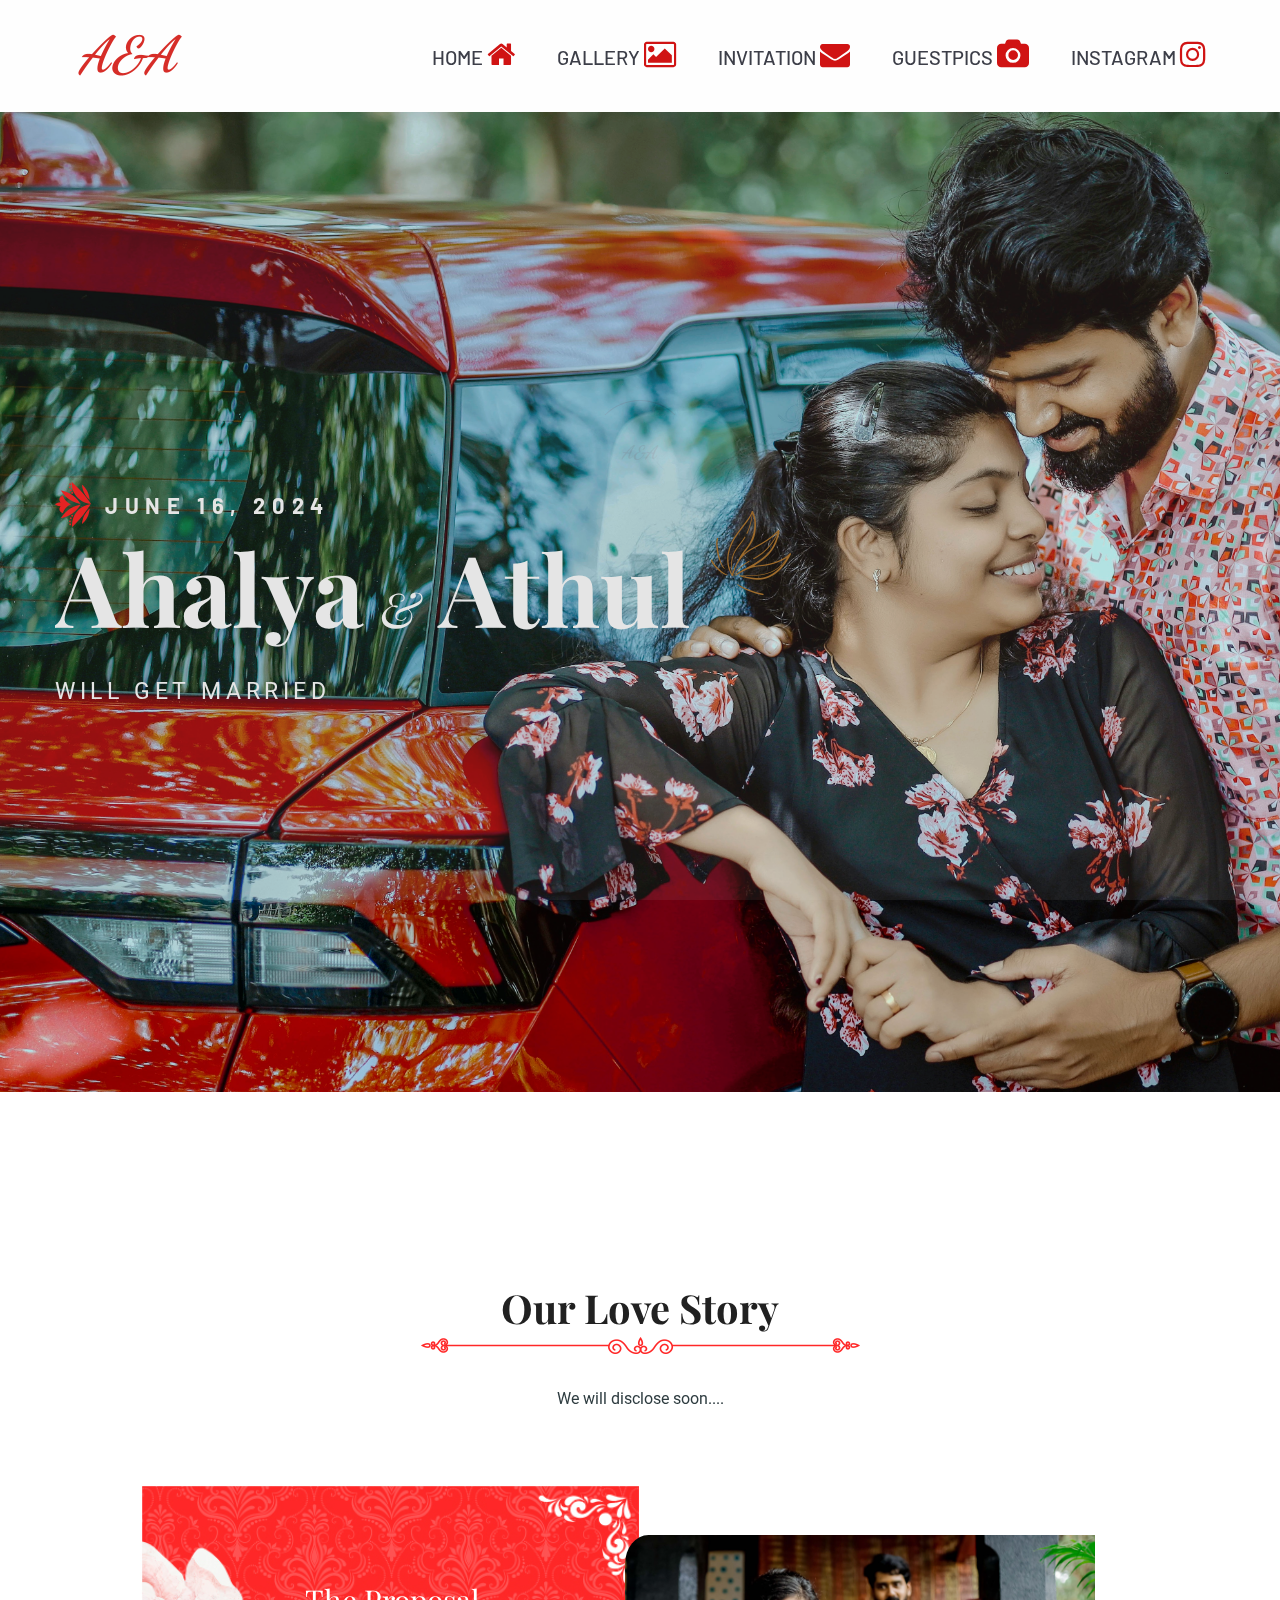
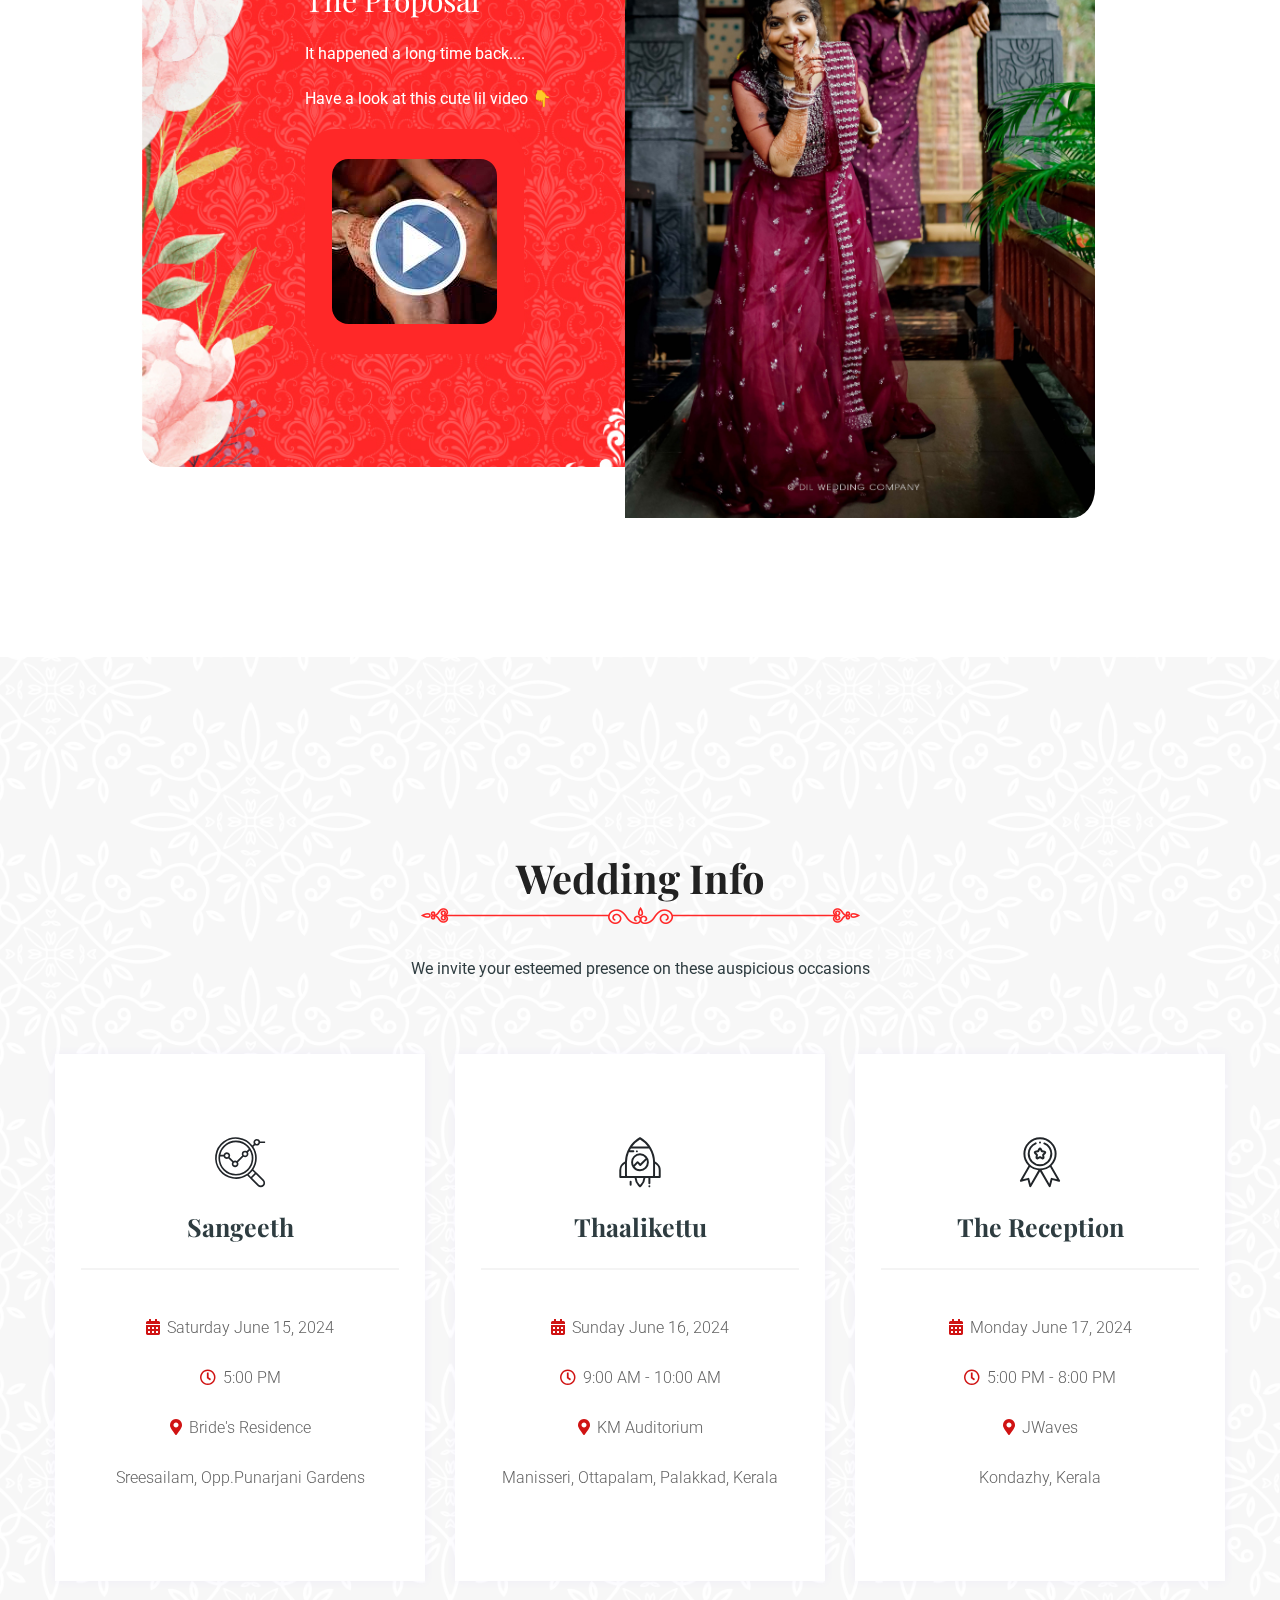
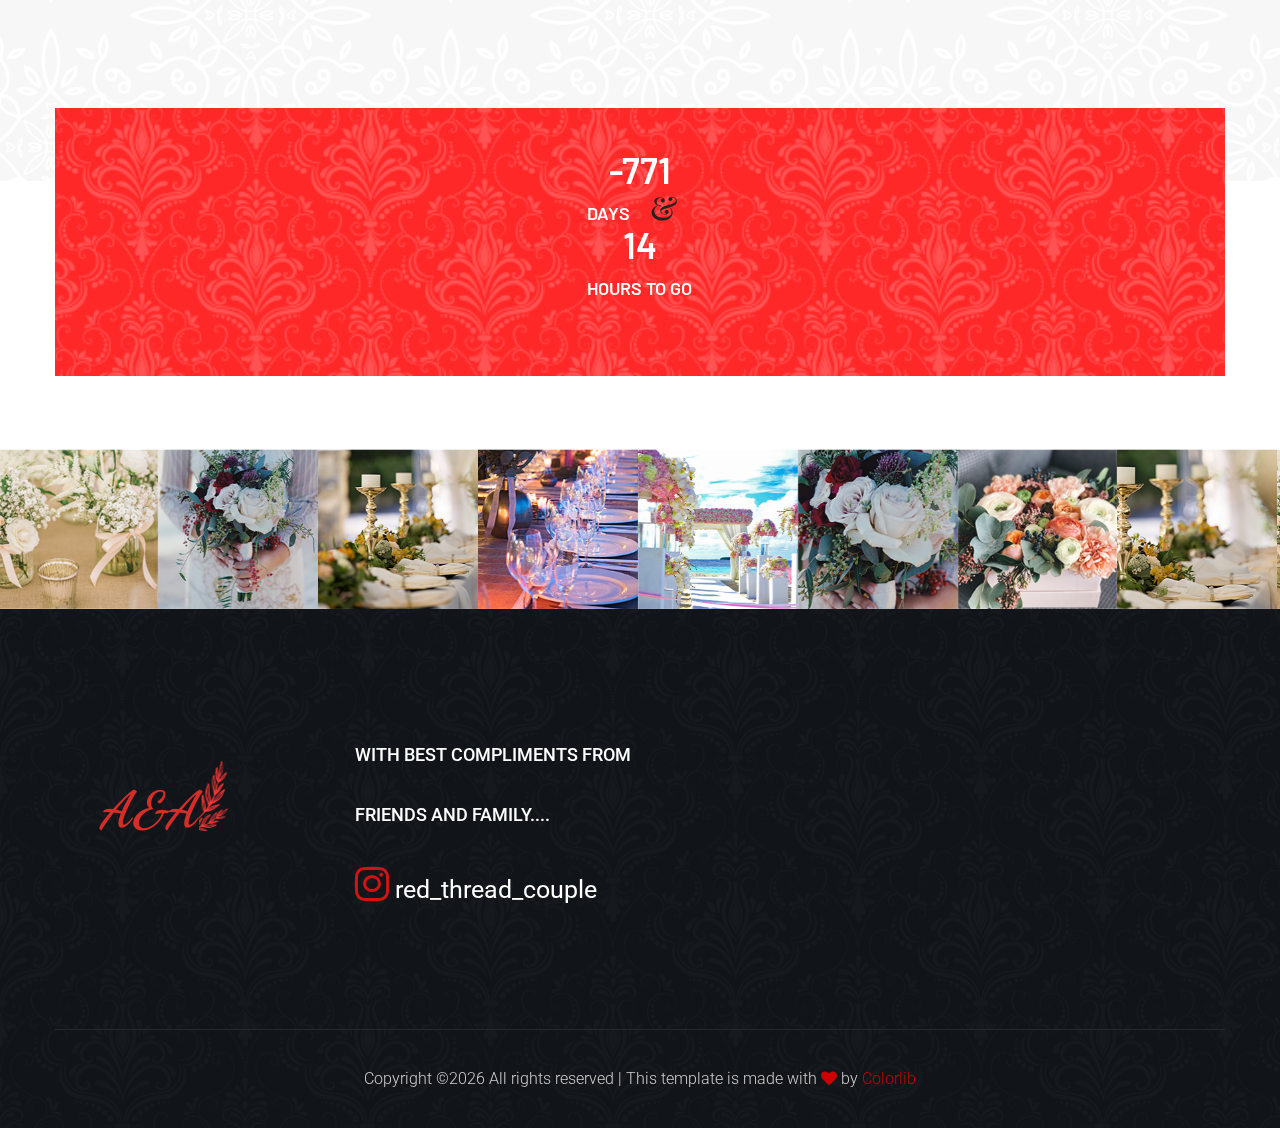
==== commit 24838842: "Add link to gallery" ====
--- a/index.html
+++ b/index.html
@@ -50,7 +50,7 @@
                                 <nav>                              
                                     <ul id="navigation"> 
                                         <li><a href="index.html" style="font-size:20px;"> Home <i class="fa fa-home" style="font-size:30px;color:rgb(208, 19, 19)"></i></a></li>
-                                        <li><a href="index.html" style="font-size:20px;"> Gallery <i class="fa fa-image" style="font-size:30px;color:rgb(208, 19, 19)"></i></a></li>
+                                        <li><a href="gallery.html" style="font-size:20px;"> Gallery <i class="fa fa-image" style="font-size:30px;color:rgb(208, 19, 19)"></i></a></li>
                                         <li><a href="https://drive.google.com/file/d/1XGxn5IqGHzactRx6dPatIMrk4Y19030X/view" style="font-size:20px;" target="_blank"> Invitation <i class="fa fa-envelope" style="font-size:30px;color:rgb(208, 19, 19)"></i></a></li>                                                      
                                         <li><a href="https://weduploader.com/upload/YbHsGRP76k67dtM5" style="font-size:20px;">GuestPics <i class="fa fa-camera" style="font-size:30px;color:rgb(208, 19, 19)"></i></a></li>                                                      
                                         <li><a href="https://www.instagram.com/red_thread_couple?utm_source=ig_web_button_share_sheet&igsh=ZDNlZDc0MzIxNw==" style="font-size:20px;" target="_blank"> Instagram <i class="fa fa-instagram" style="font-size:30px;color:rgb(208, 19, 19)"></i></a></li>
--- a/assets/css/style.css
+++ b/assets/css/style.css
@@ -1 +1 @@
-@import url("https://fonts.googleapis.com/css?family=Barlow:300,400,500,600,700|Playfair+Display:400,500,600,700,800,900|Roboto:300,400,500,700&display=swap");.white-bg{background:#ffffff}.gray-bg{background:#f5f5f5}.section-bg1{background:#13151b}.gray-bg{background:#f7f7fd}.white-bg{background:#fff}.black-bg{background:#16161a}.theme-bg{background:#ff2828}.brand-bg{background:#f1f4fa}.testimonial-bg{background:#f9fafc}.white-color{color:#fff}.black-color{color:#16161a}.theme-color{color:#ff2828}.boxed-btn{background:#fff;color:#ff2828 !important;display:inline-block;padding:18px 44px;font-family:"Playfair Display",serif;font-size:14px;font-weight:400;border:0;border:1px solid #ff2828;letter-spacing:3px;text-align:center;color:#ff2828;text-transform:uppercase;cursor:pointer}.boxed-btn:hover{background:#ff2828;color:#fff !important;border:1px solid #ff2828}.boxed-btn:focus{outline:none}.boxed-btn.large-width{width:220px}[data-overlay]{position:relative;background-size:cover;background-repeat:no-repeat;background-position:center center}[data-overlay]::before{position:absolute;left:0;top:0;right:0;bottom:0;content:""}[data-opacity="1"]::before{opacity:0.1}[data-opacity="2"]::before{opacity:0.2}[data-opacity="3"]::before{opacity:0.3}[data-opacity="4"]::before{opacity:0.4}[data-opacity="5"]::before{opacity:0.5}[data-opacity="6"]::before{opacity:0.6}[data-opacity="7"]::before{opacity:0.7}[data-opacity="8"]::before{opacity:0.8}[data-opacity="9"]::before{opacity:0.9}body{font-family:"Roboto",sans-serif;font-weight:normal;font-style:normal}h1,h2,h3,h3,h4,h5,h6{font-family:"Playfair Display",serif;color:#212121;margin-top:0px;font-style:normal;font-weight:500;text-transform:normal}p{font-family:"Roboto",sans-serif;color:#2e3c40;font-size:16px;line-height:30px;margin-bottom:15px;font-weight:normal}.bg-img-1{background-image:url(../img/slider/slider-img-1.jpg)}.bg-img-2{background-image:url(../img/background-img/bg-img-2.jpg)}.cta-bg-1{background-image:url(../img/background-img/bg-img-3.jpg)}.img{max-width:100%;-webkit-transition:all .3s ease-out 0s;-moz-transition:all .3s ease-out 0s;-ms-transition:all .3s ease-out 0s;-o-transition:all .3s ease-out 0s;transition:all .3s ease-out 0s}.f-left{float:left}.f-right{float:right}.fix{overflow:hidden}.clear{clear:both}a,.button{-webkit-transition:all .3s ease-out 0s;-moz-transition:all .3s ease-out 0s;-ms-transition:all .3s ease-out 0s;-o-transition:all .3s ease-out 0s;transition:all .3s ease-out 0s}a:focus,.button:focus{text-decoration:none;outline:none}a{color:#635c5c}a:hover{color:#fff}a:focus,a:hover,.portfolio-cat a:hover,.footer -menu li a:hover{text-decoration:none}a,button{color:#fff;outline:medium none}button:focus,input:focus,input:focus,textarea,textarea:focus{outline:0}.uppercase{text-transform:uppercase}input:focus::-moz-placeholder{opacity:0;-webkit-transition:.4s;-o-transition:.4s;transition:.4s}.capitalize{text-transform:capitalize}h1 a,h2 a,h3 a,h4 a,h5 a,h6 a{color:inherit}ul{margin:0px;padding:0px}li{list-style:none}hr{border-bottom:1px solid #eceff8;border-top:0 none;margin:30px 0;padding:0}.theme-overlay{position:relative}.theme-overlay::before{background:#1696e7 none repeat scroll 0 0;content:"";height:100%;left:0;opacity:0.6;position:absolute;top:0;width:100%}.overlay{position:relative;z-index:0}.overlay::before{position:absolute;content:"";top:0;left:0;width:100%;height:100%;z-index:-1}.overlay2{position:relative;z-index:0}.overlay2::before{position:absolute;content:"";background-color:#2E2200;top:0;left:0;width:100%;height:100%;z-index:-1;opacity:0.5}.section-padding{padding-top:120px;padding-bottom:120px}.separator{border-top:1px solid #f2f2f2}.mb-90{margin-bottom:90px}@media (max-width: 767px){.mb-90{margin-bottom:30px}}@media (min-width: 768px) and (max-width: 991px){.mb-90{margin-bottom:45px}}.owl-carousel .owl-nav div{background:rgba(255,255,255,0.8) none repeat scroll 0 0;height:40px;left:20px;line-height:40px;font-size:22px;color:#646464;opacity:1;visibility:visible;position:absolute;text-align:center;top:50%;transform:translateY(-50%);transition:all 0.3s ease 0s;width:40px}.owl-carousel .owl-nav div.owl-next{left:auto;right:-30px}.owl-carousel .owl-nav div.owl-next i{position:relative;right:0;top:1px}.owl-carousel .owl-nav div.owl-prev i{position:relative;right:1px;top:0px}.owl-carousel:hover .owl-nav div{opacity:1;visibility:visible}.owl-carousel:hover .owl-nav div:hover{color:#fff;background:#ff3500}.btn{background:#ff2828;text-transform:uppercase;color:#fff;font-size:16px;font-weight:400;padding:30px 44px;padding:30px 27px;border-radius:30px;letter-spacing:1px;line-height:0;margin-bottom:0;cursor:pointer;display:inline-block;-moz-user-select:none;cursor:pointer;transition:color 0.4s linear;position:relative;z-index:1;border:0;overflow:hidden;margin:0}.btn::before{content:"";position:absolute;left:0;top:0;width:100%;height:100%;background:#da1b1b;z-index:1;border-radius:5px;transition:transform 0.5s;transition-timing-function:ease;transform-origin:0 0;transition-timing-function:cubic-bezier(0.5, 1.6, 0.4, 0.7);transform:scaleX(0)}.btn:hover::before{transform:scaleX(1);color:#fff !important;z-index:-1}.header-btn{background:#4043bc;padding:20px 11px;min-width:120px;position:relative}.header-btn::before{background:#ec4683}.btn-whit{background:#fff;text-transform:uppercase;color:#362d2b;font-size:16px;font-weight:400;padding:30px 44px;border-radius:30px}.btn.focus,.btn:focus{outline:0;box-shadow:none}.hero-btn{padding:30px 56px}.border-btn{background:none;-moz-user-select:none;border:2px solid #ff2828;padding:18px 38px;margin:10px;text-transform:capitalize;color:#ff2828;cursor:pointer;display:inline-block;font-size:14px;font-weight:500;letter-spacing:1px;margin-bottom:0;border-radius:5px;position:relative;transition:color 0.4s linear;position:relative;overflow:hidden;margin:0}.border-btn::before{border:2px solid transparent;content:"";position:absolute;left:0;top:0;width:100%;height:100%;background:#ff2828;z-index:-1;transition:transform 0.5s;transition-timing-function:ease;transform-origin:0 0;transition-timing-function:cubic-bezier(0.5, 1.6, 0.4, 0.7);transform:scaleY(0)}.border-btn:hover::before{transform:scaleY(1);order:2px solid transparent}.border-btn.border-btn2{padding:17px 52px}.send-btn{background:#ff2828;color:#fff;font-size:14px;width:100%;height:55px;border:none;border-radius:5px;cursor:pointer;transition:color 0.4s linear;position:relative;overflow:hidden;z-index:1}.send-btn::before{border:2px solid transparent;content:"";position:absolute;left:0;top:0;width:100%;height:100%;background:#e6373d;color:#ff2828;z-index:-1;transition:transform 0.5s;transition-timing-function:ease;transform-origin:0 0;transition-timing-function:cubic-bezier(0.5, 1.6, 0.4, 0.7);transform:scaleX(0)}.send-btn:hover::before{transform:scaleY(1);order:2px solid transparent;color:red}.breadcrumb>.active{color:#888}#scrollUp{background:#ff2828;height:50px;width:50px;right:31px;bottom:18px;color:#fff;font-size:20px;text-align:center;border-radius:50%;line-height:48px;border:2px solid transparent}@media (max-width: 575px){#scrollUp{right:16px}}#scrollUp:hover{color:#fff}.sticky-bar{left:0;margin:auto;position:fixed;top:0;width:100%;-webkit-box-shadow:0 10px 15px rgba(25,25,25,0.1);box-shadow:0 10px 15px rgba(25,25,25,0.1);z-index:9999;-webkit-animation:500ms ease-in-out 0s normal none 1 running fadeInDown;animation:500ms ease-in-out 0s normal none 1 running fadeInDown;-webkit-box-shadow:0 10px 15px rgba(25,25,25,0.1);background:#fff}.mt-5{margin-top:5px}.mt-10{margin-top:10px}.mt-15{margin-top:15px}.mt-20{margin-top:20px}.mt-25{margin-top:25px}.mt-30{margin-top:30px}.mt-35{margin-top:35px}.mt-40{margin-top:40px}.mt-45{margin-top:45px}.mt-50{margin-top:50px}.mt-55{margin-top:55px}.mt-60{margin-top:60px}.mt-65{margin-top:65px}.mt-70{margin-top:70px}.mt-75{margin-top:75px}.mt-80{margin-top:80px}.mt-85{margin-top:85px}.mt-90{margin-top:90px}.mt-95{margin-top:95px}.mt-100{margin-top:100px}.mt-105{margin-top:105px}.mt-110{margin-top:110px}.mt-115{margin-top:115px}.mt-120{margin-top:120px}.mt-125{margin-top:125px}.mt-130{margin-top:130px}.mt-135{margin-top:135px}.mt-140{margin-top:140px}.mt-145{margin-top:145px}.mt-150{margin-top:150px}.mt-155{margin-top:155px}.mt-160{margin-top:160px}.mt-165{margin-top:165px}.mt-170{margin-top:170px}.mt-175{margin-top:175px}.mt-180{margin-top:180px}.mt-185{margin-top:185px}.mt-190{margin-top:190px}.mt-195{margin-top:195px}.mt-200{margin-top:200px}.mb-5{margin-bottom:5px}.mb-10{margin-bottom:10px}.mb-15{margin-bottom:15px}.mb-20{margin-bottom:20px}.mb-25{margin-bottom:25px}.mb-30{margin-bottom:30px}.mb-35{margin-bottom:35px}.mb-40{margin-bottom:40px}.mb-45{margin-bottom:45px}.mb-50{margin-bottom:50px}.mb-55{margin-bottom:55px}.mb-60{margin-bottom:60px}.mb-65{margin-bottom:65px}.mb-70{margin-bottom:70px}.mb-75{margin-bottom:75px}.mb-80{margin-bottom:80px}.mb-85{margin-bottom:85px}.mb-90{margin-bottom:90px}.mb-95{margin-bottom:95px}.mb-100{margin-bottom:100px}.mb-105{margin-bottom:105px}.mb-110{margin-bottom:110px}.mb-115{margin-bottom:115px}.mb-120{margin-bottom:120px}.mb-125{margin-bottom:125px}.mb-130{margin-bottom:130px}.mb-135{margin-bottom:135px}.mb-140{margin-bottom:140px}.mb-145{margin-bottom:145px}.mb-150{margin-bottom:150px}.mb-155{margin-bottom:155px}.mb-160{margin-bottom:160px}.mb-165{margin-bottom:165px}.mb-170{margin-bottom:170px}.mb-175{margin-bottom:175px}.mb-180{margin-bottom:180px}.mb-185{margin-bottom:185px}.mb-190{margin-bottom:190px}.mb-195{margin-bottom:195px}.mb-200{margin-bottom:200px}.ml-5{margin-left:5px}.ml-10{margin-left:10px}.ml-15{margin-left:15px}.ml-20{margin-left:20px}.ml-25{margin-left:25px}.ml-30{margin-left:30px}.ml-35{margin-left:35px}.ml-40{margin-left:40px}.ml-45{margin-left:45px}.ml-50{margin-left:50px}.ml-55{margin-left:55px}.ml-60{margin-left:60px}.ml-65{margin-left:65px}.ml-70{margin-left:70px}.ml-75{margin-left:75px}.ml-80{margin-left:80px}.ml-85{margin-left:85px}.ml-90{margin-left:90px}.ml-95{margin-left:95px}.ml-100{margin-left:100px}.ml-105{margin-left:105px}.ml-110{margin-left:110px}.ml-115{margin-left:115px}.ml-120{margin-left:120px}.ml-125{margin-left:125px}.ml-130{margin-left:130px}.ml-135{margin-left:135px}.ml-140{margin-left:140px}.ml-145{margin-left:145px}.ml-150{margin-left:150px}.ml-155{margin-left:155px}.ml-160{margin-left:160px}.ml-165{margin-left:165px}.ml-170{margin-left:170px}.ml-175{margin-left:175px}.ml-180{margin-left:180px}.ml-185{margin-left:185px}.ml-190{margin-left:190px}.ml-195{margin-left:195px}.ml-200{margin-left:200px}.mr-5{margin-right:5px}.mr-10{margin-right:10px}.mr-15{margin-right:15px}.mr-20{margin-right:20px}.mr-25{margin-right:25px}.mr-30{margin-right:30px}.mr-35{margin-right:35px}.mr-40{margin-right:40px}.mr-45{margin-right:45px}.mr-50{margin-right:50px}.mr-55{margin-right:55px}.mr-60{margin-right:60px}.mr-65{margin-right:65px}.mr-70{margin-right:70px}.mr-75{margin-right:75px}.mr-80{margin-right:80px}.mr-85{margin-right:85px}.mr-90{margin-right:90px}.mr-95{margin-right:95px}.mr-100{margin-right:100px}.mr-105{margin-right:105px}.mr-110{margin-right:110px}.mr-115{margin-right:115px}.mr-120{margin-right:120px}.mr-125{margin-right:125px}.mr-130{margin-right:130px}.mr-135{margin-right:135px}.mr-140{margin-right:140px}.mr-145{margin-right:145px}.mr-150{margin-right:150px}.mr-155{margin-right:155px}.mr-160{margin-right:160px}.mr-165{margin-right:165px}.mr-170{margin-right:170px}.mr-175{margin-right:175px}.mr-180{margin-right:180px}.mr-185{margin-right:185px}.mr-190{margin-right:190px}.mr-195{margin-right:195px}.mr-200{margin-right:200px}.pt-5{padding-top:5px}.pt-10{padding-top:10px}.pt-15{padding-top:15px}.pt-20{padding-top:20px}.pt-25{padding-top:25px}.pt-30{padding-top:30px}.pt-35{padding-top:35px}.pt-40{padding-top:40px}.pt-45{padding-top:45px}.pt-50{padding-top:50px}.pt-55{padding-top:55px}.pt-60{padding-top:60px}.pt-65{padding-top:65px}.pt-70{padding-top:70px}.pt-75{padding-top:75px}.pt-80{padding-top:80px}.pt-85{padding-top:85px}.pt-90{padding-top:90px}.pt-95{padding-top:95px}.pt-100{padding-top:100px}.pt-105{padding-top:105px}.pt-110{padding-top:110px}.pt-115{padding-top:115px}.pt-120{padding-top:120px}.pt-125{padding-top:125px}.pt-130{padding-top:130px}.pt-135{padding-top:135px}.pt-140{padding-top:140px}.pt-145{padding-top:145px}.pt-150{padding-top:150px}.pt-155{padding-top:155px}.pt-160{padding-top:160px}.pt-165{padding-top:165px}.pt-170{padding-top:170px}.pt-175{padding-top:175px}.pt-180{padding-top:180px}.pt-185{padding-top:185px}.pt-190{padding-top:190px}.pt-195{padding-top:195px}.pt-200{padding-top:200px}.pt-260{padding-top:260px}.pb-5{padding-bottom:5px}.pb-10{padding-bottom:10px}.pb-15{padding-bottom:15px}.pb-20{padding-bottom:20px}.pb-25{padding-bottom:25px}.pb-30{padding-bottom:30px}.pb-35{padding-bottom:35px}.pb-40{padding-bottom:40px}.pb-45{padding-bottom:45px}.pb-50{padding-bottom:50px}.pb-55{padding-bottom:55px}.pb-60{padding-bottom:60px}.pb-65{padding-bottom:65px}.pb-70{padding-bottom:70px}.pb-75{padding-bottom:75px}.pb-80{padding-bottom:80px}.pb-85{padding-bottom:85px}.pb-90{padding-bottom:90px}.pb-95{padding-bottom:95px}.pb-100{padding-bottom:100px}.pb-105{padding-bottom:105px}.pb-110{padding-bottom:110px}.pb-115{padding-bottom:115px}.pb-120{padding-bottom:120px}.pb-125{padding-bottom:125px}.pb-130{padding-bottom:130px}.pb-135{padding-bottom:135px}.pb-140{padding-bottom:140px}.pb-145{padding-bottom:145px}.pb-150{padding-bottom:150px}.pb-155{padding-bottom:155px}.pb-160{padding-bottom:160px}.pb-165{padding-bottom:165px}.pb-170{padding-bottom:170px}.pb-175{padding-bottom:175px}.pb-180{padding-bottom:180px}.pb-185{padding-bottom:185px}.pb-190{padding-bottom:190px}.pb-195{padding-bottom:195px}.pb-200{padding-bottom:200px}.pl-5{padding-left:5px}.pl-10{padding-left:10px}.pl-15{padding-left:15px}.pl-20{padding-left:20px}.pl-25{padding-left:25px}.pl-30{padding-left:30px}.pl-35{padding-left:35px}.pl-40{padding-left:40px}.pl-45{padding-left:45px}.pl-50{padding-left:50px}.pl-55{padding-left:55px}.pl-60{padding-left:60px}.pl-65{padding-left:65px}.pl-70{padding-left:70px}.pl-75{padding-left:75px}.pl-80{padding-left:80px}.pl-85{padding-left:85px}.pl-90{padding-left:90px}.pl-95{padding-left:95px}.pl-100{padding-left:100px}.pl-105{padding-left:105px}.pl-110{padding-left:110px}.pl-115{padding-left:115px}.pl-120{padding-left:120px}.pl-125{padding-left:125px}.pl-130{padding-left:130px}.pl-135{padding-left:135px}.pl-140{padding-left:140px}.pl-145{padding-left:145px}.pl-150{padding-left:150px}.pl-155{padding-left:155px}.pl-160{padding-left:160px}.pl-165{padding-left:165px}.pl-170{padding-left:170px}.pl-175{padding-left:175px}.pl-180{padding-left:180px}.pl-185{padding-left:185px}.pl-190{padding-left:190px}.pl-195{padding-left:195px}.pl-200{padding-left:200px}.pr-5{padding-right:5px}.pr-10{padding-right:10px}.pr-15{padding-right:15px}.pr-20{padding-right:20px}.pr-25{padding-right:25px}.pr-30{padding-right:30px}.pr-35{padding-right:35px}.pr-40{padding-right:40px}.pr-45{padding-right:45px}.pr-50{padding-right:50px}.pr-55{padding-right:55px}.pr-60{padding-right:60px}.pr-65{padding-right:65px}.pr-70{padding-right:70px}.pr-75{padding-right:75px}.pr-80{padding-right:80px}.pr-85{padding-right:85px}.pr-90{padding-right:90px}.pr-95{padding-right:95px}.pr-100{padding-right:100px}.pr-105{padding-right:105px}.pr-110{padding-right:110px}.pr-115{padding-right:115px}.pr-120{padding-right:120px}.pr-125{padding-right:125px}.pr-130{padding-right:130px}.pr-135{padding-right:135px}.pr-140{padding-right:140px}.pr-145{padding-right:145px}.pr-150{padding-right:150px}.pr-155{padding-right:155px}.pr-160{padding-right:160px}.pr-165{padding-right:165px}.pr-170{padding-right:170px}.pr-175{padding-right:175px}.pr-180{padding-right:180px}.pr-185{padding-right:185px}.pr-190{padding-right:190px}.pr-195{padding-right:195px}.pr-200{padding-right:200px}.bounce-animate{animation-name:float-bob;animation-duration:2s;animation-iteration-count:infinite;-moz-animation-name:float-bob;-moz-animation-duration:2s;-moz-animation-iteration-count:infinite;-moz-animation-timing-function:linear;-ms-animation-name:float-bob;-ms-animation-duration:2s;-ms-animation-iteration-count:infinite;-ms-animation-timing-function:linear;-o-animation-name:float-bob;-o-animation-duration:2s;-o-animation-iteration-count:infinite;-o-animation-timing-function:linear}@-webkit-keyframes float-bob{0%{-webkit-transform:translateY(-20px);transform:translateY(-20px)}50%{-webkit-transform:translateY(-10px);transform:translateY(-10px)}100%{-webkit-transform:translateY(-20px);transform:translateY(-20px)}}.heartbeat{animation:heartbeat 1s infinite alternate}@-webkit-keyframes heartbeat{to{-webkit-transform:scale(1.03);transform:scale(1.03)}}.rotateme{-webkit-animation-name:rotateme;animation-name:rotateme;-webkit-animation-duration:30s;animation-duration:30s;-webkit-animation-iteration-count:infinite;animation-iteration-count:infinite;-webkit-animation-timing-function:linear;animation-timing-function:linear}@keyframes rotateme{from{-webkit-transform:rotate(0deg);transform:rotate(0deg)}to{-webkit-transform:rotate(360deg);transform:rotate(360deg)}}@-webkit-keyframes rotateme{from{-webkit-transform:rotate(0deg)}to{-webkit-transform:rotate(360deg)}}.services-img::before{content:"";position:absolute;left:50%;top:50%;height:150px;width:150px;background:#520c0c;z-index:-1;border-radius:50%;transform:translate(-50%, -50%);animation:pulse-border 3000ms ease-out infinite}@keyframes pulse-border{0%{transform:translateX(-50%) translateY(-50%) translateZ(0) scale(1);opacity:1}100%{transform:translateX(-50%) translateY(-50%) translateZ(0) scale(1.5);opacity:0}}@-webkit-keyframes pulse-border{0%{transform:translateX(-50%) translateY(-50%) translateZ(0) scale(1);opacity:1}100%{transform:translateX(-50%) translateY(-50%) translateZ(0) scale(1.5);opacity:0}}.preloader{background-color:#f7f7f7;width:100%;height:100%;position:fixed;top:0;left:0;right:0;bottom:0;z-index:999999;-webkit-transition:.6s;-o-transition:.6s;transition:.6s;margin:0 auto}.preloader .preloader-circle{width:100px;height:100px;position:relative;border-style:solid;border-width:1px;border-top-color:#ff2828;border-bottom-color:transparent;border-left-color:transparent;border-right-color:transparent;z-index:10;border-radius:50%;-webkit-box-shadow:0 1px 5px 0 rgba(35,181,185,0.15);box-shadow:0 1px 5px 0 rgba(35,181,185,0.15);background-color:#ffffff;-webkit-animation:zoom 2000ms infinite ease;animation:zoom 2000ms infinite ease;-webkit-transition:.6s;-o-transition:.6s;transition:.6s}.preloader .preloader-circle2{border-top-color:#0078ff}.preloader .preloader-img{position:absolute;top:50%;z-index:200;left:0;right:0;margin:0 auto;text-align:center;display:inline-block;-webkit-transform:translateY(-50%);-ms-transform:translateY(-50%);transform:translateY(-50%);padding-top:6px;-webkit-transition:.6s;-o-transition:.6s;transition:.6s}.preloader .preloader-img img{max-width:55px}.preloader .pere-text strong{font-weight:800;color:#dca73a;text-transform:uppercase}@-webkit-keyframes zoom{0%{-webkit-transform:rotate(0deg);transform:rotate(0deg);-webkit-transition:.6s;-o-transition:.6s;transition:.6s}100%{-webkit-transform:rotate(360deg);transform:rotate(360deg);-webkit-transition:.6s;-o-transition:.6s;transition:.6s}}@keyframes zoom{0%{-webkit-transform:rotate(0deg);transform:rotate(0deg);-webkit-transition:.6s;-o-transition:.6s;transition:.6s}100%{-webkit-transform:rotate(360deg);transform:rotate(360deg);-webkit-transition:.6s;-o-transition:.6s;transition:.6s}}.section-padding2{padding-top:200px;padding-bottom:200px}@media only screen and (min-width: 1200px) and (max-width: 1600px){.section-padding2{padding-top:200px;padding-bottom:200px}}@media only screen and (min-width: 992px) and (max-width: 1199px){.section-padding2{padding-top:200px;padding-bottom:200px}}@media only screen and (min-width: 768px) and (max-width: 991px){.section-padding2{padding-top:100px;padding-bottom:100px}}@media only screen and (min-width: 576px) and (max-width: 767px){.section-padding2{padding-top:70px;padding-bottom:70px}}@media (max-width: 575px){.section-padding2{padding-top:70px;padding-bottom:70px}}.story-padding{padding-top:190px;padding-bottom:150px}@media only screen and (min-width: 992px) and (max-width: 1199px){.story-padding{padding-top:190px;padding-bottom:150px}}@media only screen and (min-width: 768px) and (max-width: 991px){.story-padding{padding-top:100px;padding-bottom:100px}}@media only screen and (min-width: 576px) and (max-width: 767px){.story-padding{padding-top:80px;padding-bottom:80px}}@media (max-width: 575px){.story-padding{padding-top:80px;padding-bottom:80px}}.gift-padding{padding-top:120px;padding-bottom:130px}@media only screen and (min-width: 992px) and (max-width: 1199px){.gift-padding{padding-top:120px;padding-bottom:130px}}@media only screen and (min-width: 768px) and (max-width: 991px){.gift-padding{padding-top:100px;padding-bottom:100px}}@media only screen and (min-width: 576px) and (max-width: 767px){.gift-padding{padding-top:100px;padding-bottom:100px}}@media (max-width: 575px){.gift-padding{padding-top:100px;padding-bottom:100px}}.section-padding30{padding-top:195px;padding-bottom:170px}@media only screen and (min-width: 1200px) and (max-width: 1600px){.section-padding30{padding-top:195px;padding-bottom:170px}}@media only screen and (min-width: 992px) and (max-width: 1199px){.section-padding30{padding-top:150px;padding-bottom:110px}}@media only screen and (min-width: 768px) and (max-width: 991px){.section-padding30{padding-top:100px;padding-bottom:100px}}@media only screen and (min-width: 576px) and (max-width: 767px){.section-padding30{padding-top:65px;padding-bottom:100px}}@media (max-width: 575px){.section-padding30{padding-top:65px;padding-bottom:100px}}.section-padding4{padding-top:100px;padding-bottom:170px}@media only screen and (min-width: 1200px) and (max-width: 1600px){.section-padding4{padding-top:100px;padding-bottom:170px}}@media only screen and (min-width: 992px) and (max-width: 1199px){.section-padding4{padding-top:100px;padding-bottom:110px}}@media only screen and (min-width: 768px) and (max-width: 991px){.section-padding4{padding-top:100px;padding-bottom:70px}}@media only screen and (min-width: 576px) and (max-width: 767px){.section-padding4{padding-top:0px;padding-bottom:30px}}@media (max-width: 575px){.section-padding4{padding-top:0px;padding-bottom:30px}}.testimonial-padding{padding-top:157px;padding-bottom:157px}@media only screen and (min-width: 1200px) and (max-width: 1600px){.testimonial-padding{padding-top:157px;padding-bottom:157px}}@media only screen and (min-width: 992px) and (max-width: 1199px){.testimonial-padding{padding-top:120px;padding-bottom:120px}}@media only screen and (min-width: 768px) and (max-width: 991px){.testimonial-padding{padding-top:100px;padding-bottom:100px}}@media only screen and (min-width: 576px) and (max-width: 767px){.testimonial-padding{padding-top:80px;padding-bottom:60px}}@media (max-width: 575px){.testimonial-padding{padding-top:80px;padding-bottom:60px}}.footer-padding{padding-top:135px;padding-bottom:74px}@media only screen and (min-width: 992px) and (max-width: 1199px){.footer-padding{padding-top:120px;padding-bottom:74px}}@media only screen and (min-width: 768px) and (max-width: 991px){.footer-padding{padding-top:120px;padding-bottom:0px}}@media only screen and (min-width: 576px) and (max-width: 767px){.footer-padding{padding-top:100px;padding-bottom:0px}}@media (max-width: 575px){.footer-padding{padding-top:100px;padding-bottom:0px}}.section-padding-b{padding-bottom:150px}@media only screen and (min-width: 992px) and (max-width: 1199px){.section-padding-b{padding-bottom:70x}}@media only screen and (min-width: 768px) and (max-width: 991px){.section-padding-b{padding-bottom:50px}}@media only screen and (min-width: 576px) and (max-width: 767px){.section-padding-b{padding-bottom:50px}}@media (max-width: 575px){.section-padding-b{padding-bottom:50px}}.section-tittle img{-webkit-transition:all .6s ease-out 0s;-moz-transition:all .6s ease-out 0s;-ms-transition:all .6s ease-out 0s;-o-transition:all .6s ease-out 0s;transition:all .6s ease-out 0s;position:relative;top:-5px;margin-bottom:25px}@media (max-width: 575px){.section-tittle img{width:95%}}.section-tittle h2{color:#212121;font-size:40px;font-weight:700;line-height:1.3}@media (max-width: 575px){.section-tittle h2{font-size:39px;line-height:1.3}}.section-tittle.tittle-form img{position:relative;top:5px;width:unset}.section-tittle.tittle-form h2{font-size:30px}@media only screen and (min-width: 768px) and (max-width: 991px){.section-tittle.tittle-form h2{font-size:34px;line-height:1.3}}@media (max-width: 575px){.section-tittle.tittle-form h2{font-size:21px;line-height:1.3}}.section-bg{background-size:cover !important;background-repeat:no-repeat !important;background-position:center center !important}.white-bg{background:#ffffff}.gray-bg{background:#f5f5f5}.section-bg1{background:#13151b}.gray-bg{background:#f7f7fd}.white-bg{background:#fff}.black-bg{background:#16161a}.theme-bg{background:#ff2828}.brand-bg{background:#f1f4fa}.testimonial-bg{background:#f9fafc}.white-color{color:#fff}.black-color{color:#16161a}.theme-color{color:#ff2828}.owl-carousel .owl-stage{display:flex}@media only screen and (min-width: 768px) and (max-width: 991px){.main-header{padding:15px 0}}@media only screen and (min-width: 576px) and (max-width: 767px){.main-header{padding:15px 0}}@media (max-width: 575px){.main-header{padding:15px 0}}.main-header .main-menu ul li{display:inline-block;position:relative;z-index:1}.main-header .main-menu ul li a{color:#3c3e48;font-weight:500;padding:39px 19px;text-transform:uppercase;display:block;font-size:16px;font-family:"Barlow",sans-serif;-webkit-transition:all .3s ease-out 0s;-moz-transition:all .3s ease-out 0s;-ms-transition:all .3s ease-out 0s;-o-transition:all .3s ease-out 0s;transition:all .3s ease-out 0s}@media only screen and (min-width: 992px) and (max-width: 1199px){.main-header .main-menu ul li a{padding:39px 15px}}.main-header .main-menu ul li:hover>a{color:#ff2828}.main-header .main-menu ul ul.submenu{position:absolute;width:170px;background:#fff;left:0;top:120%;visibility:hidden;opacity:0;box-shadow:0 0 10px 3px rgba(0,0,0,0.05);padding:17px 0;border-top:5px solid #ff2828;border-bottom:5px solid #ff2828;border-radius:0 37px 0px 24px;-webkit-transition:all .3s ease-out 0s;-moz-transition:all .3s ease-out 0s;-ms-transition:all .3s ease-out 0s;-o-transition:all .3s ease-out 0s;transition:all .3s ease-out 0s}.main-header .main-menu ul ul.submenu>li{margin-left:7px;display:block}.main-header .main-menu ul ul.submenu>li>a{padding:6px 10px !important;font-size:14px;color:#0b1c39;text-transform:capitalize}.main-header .main-menu ul ul.submenu>li>a:hover{color:#ff2828;background:none}.main-header ul>li:hover>ul.submenu{visibility:visible;opacity:1;top:100%}.top-bg{background:#002d5b}.header-sticky ul li a{padding:10px 19px}.header-sticky.sticky-bar.sticky .main-menu ul>li>a{padding:26px 20px}.mobile_menu{position:absolute;right:0px;width:100%;z-index:99;top:-15px}.mobile_menu .slicknav_menu{background:transparent;margin-top:0px !important}.mobile_menu .slicknav_menu .slicknav_btn{top:-21px}.mobile_menu .slicknav_menu .slicknav_btn .slicknav_icon-bar{background-color:red !important}.mobile_menu .slicknav_menu .slicknav_nav{margin-top:24px !important}.mobile_menu .slicknav_menu .slicknav_nav a:hover{background:transparent;color:#ff2828}.mobile_menu .slicknav_menu .slicknav_nav a{font-size:15px;padding:7px 10px}.mobile_menu .slicknav_menu .slicknav_nav .slicknav_item a{padding:0 !important}.slider-height{height:980px}@media only screen and (min-width: 992px) and (max-width: 1199px){.slider-height{height:600px}}@media only screen and (min-width: 768px) and (max-width: 991px){.slider-height{height:500px}}@media only screen and (min-width: 576px) and (max-width: 767px){.slider-height{height:500px}}@media (max-width: 575px){.slider-height{height:350px}}.slider-height2{height:500px;background-size:cover}@media only screen and (min-width: 768px) and (max-width: 991px){.slider-height2{height:350px}}@media only screen and (min-width: 576px) and (max-width: 767px){.slider-height2{height:260px}}@media (max-width: 575px){.slider-height2{height:260px}}.slider-area2{background-image:url(../images/hero/hero2.png);background-repeat:no-repeat;background-size:cover}.slider-area{background-image:url(../images/hero/homeHero_1.jpg);background-repeat:no-repeat;background-position:center center;background-size:cover}.slider-area .hero__caption{overflow:hidden}.slider-area .hero__caption span{color:#fff;text-transform:uppercase;font-size:22px;font-weight:700;font-family:"Barlow",sans-serif;position:relative;display:inline-block;padding-left:50px;line-height:2.1;letter-spacing:0.3em;position:relative}@media only screen and (min-width: 576px) and (max-width: 767px){.slider-area .hero__caption span{font-size:18px;margin-bottom:7px}}@media (max-width: 575px){.slider-area .hero__caption span{font-size:18px;margin-bottom:7px}}.slider-area .hero__caption span::before{content:"";position:absolute;left:0;bottom:0;top:0;background-image:url(../images/hero/hero_shape1.png);width:36px;height:45px;background-repeat:no-repeat}.slider-area .hero__caption h1{font-size:99px;font-weight:700;margin-bottom:14px;color:#fff;font-family:"Playfair Display",serif;line-height:1.2;text-transform:capitalize;margin-bottom:30px;position:relative}.slider-area .hero__caption h1::before{content:"";position:absolute;right:34px;top:-17px;background-image:url(../images/hero/hero_shape2.png);width:80px;height:84px;background-repeat:no-repeat}@media only screen and (min-width: 992px) and (max-width: 1199px){.slider-area .hero__caption h1::before{right:0;top:-39px}}@media only screen and (min-width: 768px) and (max-width: 991px){.slider-area .hero__caption h1::before{right:-2px;top:-42px}}@media only screen and (min-width: 576px) and (max-width: 767px){.slider-area .hero__caption h1::before{display:none}}@media (max-width: 575px){.slider-area .hero__caption h1::before{display:none}}@media only screen and (min-width: 992px) and (max-width: 1199px){.slider-area .hero__caption h1{font-size:50px;line-height:1.2}}@media only screen and (min-width: 768px) and (max-width: 991px){.slider-area .hero__caption h1{font-size:52px;line-height:1.2;margin-bottom:10px}}@media only screen and (min-width: 576px) and (max-width: 767px){.slider-area .hero__caption h1{font-size:47px;line-height:1.4;margin-bottom:8px}}@media (max-width: 575px){.slider-area .hero__caption h1{font-size:33px;line-height:1.4;margin-bottom:8px}}.slider-area .hero__caption h1 strong{font-style:italic;font-size:49px;font-family:"Playfair Display",serif;font-weight:400;padding:0 7px 0 4px}@media only screen and (min-width: 768px) and (max-width: 991px){.slider-area .hero__caption h1 strong{font-size:40px}}@media only screen and (min-width: 576px) and (max-width: 767px){.slider-area .hero__caption h1 strong{font-size:25px}}@media (max-width: 575px){.slider-area .hero__caption h1 strong{font-size:20px}}.slider-area .hero__caption p{color:#fff;text-transform:uppercase;font-size:23px;letter-spacing:0.2em}@media only screen and (min-width: 768px) and (max-width: 991px){.slider-area .hero__caption p{font-size:15px}}@media only screen and (min-width: 576px) and (max-width: 767px){.slider-area .hero__caption p{font-size:15px}}@media (max-width: 575px){.slider-area .hero__caption p{font-size:13px}}.slider-area .hero__img img{max-width:584px;max-height:607px}@media only screen and (min-width: 992px) and (max-width: 1199px){.slider-area .hero__img img{max-width:386px}}.hero-overly{position:relative;z-index:0}.hero-overly::before{position:absolute;content:"";background-color:rgba(0,0,0,0.1);width:100%;height:100%;left:0;top:0;bottom:0;right:0;z-index:1;background-repeat:no-repeat}.slider-area2 .hero-cap{position:relative;z-index:1}.slider-area2 .hero-cap h2{color:#fff;font-size:50px;font-weight:700;text-transform:capitalize}.services-area{padding-top:270px}.header2{background:#fbf7f3}.Our-story-area{position:relative}.Our-story-area .story-img img{width:100%}.Our-story-area .story-img .story2{position:relative;bottom:-51px;left:-30px}@media only screen and (min-width: 768px) and (max-width: 991px){.Our-story-area .story-img .story2{bottom:0px;left:0px}}@media only screen and (min-width: 576px) and (max-width: 767px){.Our-story-area .story-img .story2{bottom:0px;left:0px}}@media (max-width: 575px){.Our-story-area .story-img .story2{bottom:0px;left:0px}}.Our-story-area .story-caption{display:flex;align-items:center}.Our-story-area .story-caption .story-details{padding-left:150px;padding-right:24px}@media only screen and (min-width: 992px) and (max-width: 1199px){.Our-story-area .story-caption .story-details{padding-left:121px;padding-right:24px}}@media (max-width: 575px){.Our-story-area .story-caption .story-details{padding-left:94px;padding-right:5px}}.Our-story-area .story-caption .story-details h4{font-size:30px;font-weight:400;color:#fff;text-transform:capitalize;margin-bottom:21px}.Our-story-area .story-caption .story-details p{color:#fff}@media (max-width: 575px){.Our-story-area .story-caption .story-details p{font-size:15px}}.Our-story-area .story-caption.background-img{width:474px;height:583px;background-repeat:no-repeat;background-size:cover}@media (max-width: 575px){.Our-story-area .story-caption.background-img{width:291px;height:395px}}.pricing-card-area .single-card{background:#fff;padding:70px 25px;padding-bottom:0;box-shadow:0px 0px 9px 0px rgba(131,93,248,0.07);-webkit-transition:all .3s ease-out 0s;-moz-transition:all .3s ease-out 0s;-ms-transition:all .3s ease-out 0s;-o-transition:all .3s ease-out 0s;transition:all .3s ease-out 0s;border:1px solid transparent}.pricing-card-area .single-card .card-top{border-bottom:2px solid #f4f4f4;margin-bottom:46px}.pricing-card-area .single-card .card-top span{font-size:50px;display:block;margin-bottom:10px}.pricing-card-area .single-card .card-top h4{color:#2e3c40;font-size:25px;font-weight:700;margin-bottom:26px}.pricing-card-area .single-card .card-bottom ul li{color:#636363;font-weight:300;margin-bottom:26px;font-size:16px}.pricing-card-area .single-card .card-bottom ul li:last-child{margin-bottom:0px}.pricing-card-area .single-card .card-bottom ul li i{padding-right:7px}.pricing-card-area .single-card .card-buttons{-webkit-transition:all .3s ease-out 0s;-moz-transition:all .3s ease-out 0s;-ms-transition:all .3s ease-out 0s;-o-transition:all .3s ease-out 0s;transition:all .3s ease-out 0s;visibility:hidden;opacity:0}.pricing-card-area .single-card.active{padding-bottom:70px;border:1px solid #ff2828}.pricing-card-area .single-card.active .card-buttons{visibility:visible;opacity:1}.pricing-card-area .single-card:hover{box-shadow:0px 10px 30px 0px rgba(133,66,189,0.1);border:1px solid #ff2828;padding-bottom:70px}.pricing-card-area .single-card:hover .card-buttons{visibility:visible;opacity:1}.count-down-area{position:relative;top:-73px}.count-down-area .count-down-wrapper{background-repeat:no-repeat;background-size:cover;background-position:center center}.count-down-area .count-down-wrapper .single-counter{padding:44px 10px 44px 9px;margin-bottom:30px}.count-down-area .count-down-wrapper .single-counter span{color:#fff;font-size:36px;line-height:1;margin-bottom:12px;display:block;font-weight:600;text-transform:uppercase;font-family:"Barlow",sans-serif}.count-down-area .count-down-wrapper .single-counter p{font-size:18px;color:#fff;line-height:1;margin:0;padding:0;font-weight:600;text-transform:uppercase;font-family:"Barlow",sans-serif}.gallery-area .single-gallery{overflow:hidden}.gallery-area .single-gallery:hover::before{opacity:1;visibility:visible}.gallery-area .single-gallery .gallery-img{position:relative;height:565px;background-size:cover;background-repeat:no-repeat}.gallery-area .single-gallery .thumb-content-box{position:relative}.gallery-area .single-gallery .thumb-content-box .thumb-content{position:absolute;bottom:0;align-items:end;background:#e72526;display:flex;padding:32px 97px 32px 40px;opacity:0;visibility:hidden;-webkit-transition:all .4s ease-out 0s;-moz-transition:all .4s ease-out 0s;-ms-transition:all .4s ease-out 0s;-o-transition:all .4s ease-out 0s;transition:all .4s ease-out 0s;transform:translateX(-70%)}.gallery-area .single-gallery .thumb-content-box .thumb-content::before{content:"";position:absolute;right:0;bottom:0;background-image:url(../img/gallery/shape1.png);width:108px;height:61px;background-repeat:no-repeat}.gallery-area .single-gallery .thumb-content-box .thumb-content h3{color:#ffffff;font-weight:600;font-size:24px;margin:0}@media only screen and (min-width: 1200px) and (max-width: 1600px){.gallery-area .single-gallery .thumb-content-box .thumb-content h3{font-size:32px}}@media only screen and (min-width: 992px) and (max-width: 1199px){.gallery-area .single-gallery .thumb-content-box .thumb-content h3{font-size:32px}}@media only screen and (min-width: 576px) and (max-width: 767px){.gallery-area .single-gallery .thumb-content-box .thumb-content h3{font-size:27px}}@media (max-width: 575px){.gallery-area .single-gallery .thumb-content-box .thumb-content h3{font-size:23px}}.gallery-area .single-gallery .thumb-content-box .thumb-content a{color:#fff;width:30px;height:30px;line-height:30px;border-radius:50%;display:block;text-align:center;border:2px solid #fff;position:relative;right:-34px}.gallery-area .single-gallery .thumb-content-box .thumb-content a:hover{background:#fff;color:#ff0000}.single-gallery:hover .thumb-content-box .thumb-content{opacity:1;visibility:visible;transform:translateX(0)}.single-gallery:hover .memories-img .menorie-icon i{opacity:1;visibility:visible;transform:scale(1)}.gallery-area2 img{width:100%}.gift-area{background-repeat:no-repeat;background-size:cover;background-position:center center}.gift-area .gift-caption h2{font-size:70px;font-weight:700;margin-bottom:14px;color:#fff;font-family:"Playfair Display",serif;line-height:1.2;text-transform:capitalize;margin-bottom:14px}@media only screen and (min-width: 768px) and (max-width: 991px){.gift-area .gift-caption h2{font-size:55px}}@media only screen and (min-width: 576px) and (max-width: 767px){.gift-area .gift-caption h2{margin-bottom:20px;font-size:40px}}@media (max-width: 575px){.gift-area .gift-caption h2{font-size:26px;margin-bottom:20px}}.gift-area .gift-caption p{color:#fff;font-size:30px;margin-bottom:60px;line-height:1.3}@media (max-width: 575px){.gift-area .gift-caption p{font-size:23px}}@media only screen and (min-width: 576px) and (max-width: 767px){.gift-area .gift-caption p{font-size:19px}}@media (max-width: 575px){.gift-area .gift-caption p{font-size:18px}}.contact-form .form-wrapper{background:#fff;padding:125px 70px 115px 70px;box-shadow:0px 0px 86px 0px rgba(0,0,0,0.06);position:relative}.contact-form .form-wrapper #contact-form{position:relative;z-index:1}@media only screen and (min-width: 992px) and (max-width: 1199px){.contact-form .form-wrapper{padding:100px 82px 115px 82px}}@media only screen and (min-width: 768px) and (max-width: 991px){.contact-form .form-wrapper{padding:100px 82px 115px 82px}}@media only screen and (min-width: 576px) and (max-width: 767px){.contact-form .form-wrapper{padding:100px 34px 115px 36px}}@media (max-width: 575px){.contact-form .form-wrapper{padding:100px 34px 115px 36px}}.contact-form .form-wrapper .shape-inner-flower .shpe2{position:absolute;top:17px;left:16px;width:94%;height:839px}@media only screen and (min-width: 992px) and (max-width: 1199px){.contact-form .form-wrapper .shape-inner-flower .shpe2{height:800px}}@media only screen and (min-width: 768px) and (max-width: 991px){.contact-form .form-wrapper .shape-inner-flower .shpe2{height:800px}}@media only screen and (min-width: 576px) and (max-width: 767px){.contact-form .form-wrapper .shape-inner-flower .shpe2{height:780px;width:95%}}@media (max-width: 575px){.contact-form .form-wrapper .shape-inner-flower .shpe2{width:90%;height:778px}}.contact-form .form-wrapper .shape-outer-flower .outer-top{position:absolute;top:-62px;left:-143px;z-index:-1;-webkit-transition:all .6s ease-out 0s;-moz-transition:all .6s ease-out 0s;-ms-transition:all .6s ease-out 0s;-o-transition:all .6s ease-out 0s;transition:all .6s ease-out 0s}.contact-form .form-wrapper .shape-outer-flower .outer-bottom{position:absolute;bottom:2px;right:-133px;z-index:-1;-webkit-transition:all .6s ease-out 0s;-moz-transition:all .6s ease-out 0s;-ms-transition:all .6s ease-out 0s;-o-transition:all .6s ease-out 0s;transition:all .6s ease-out 0s}.contact-form .form-wrapper input{background:none;height:60px;width:100%;padding:10px 25px;padding-right:25px;padding-right:30px;border:0;color:#a3a3a3;font-weight:500;text-transform:capitalize;border-radius:5px;border:1px solid #d9d9d9}.contact-form .form-wrapper .nice-select{background:none;height:60px;width:100%;border:0;color:#a3a3a3;font-weight:500;text-transform:capitalize;padding-top:10px;border-radius:5px;border:1px solid #d9d9d9}.contact-form .form-wrapper .nice-select .option{color:#a3a3a3}.contact-form .form-wrapper .nice-select::after{border-bottom:2px solid #a3a3a3;border-right:2px solid #a3a3a3;height:7px;right:41px;width:7px}.contact-form .form-wrapper .nice-select.open .list{width:100%;border-radius:0}.contact-form .form-wrapper .nice-select .list{width:100%}.contact-form .form-wrapper textarea{color:#a3a3a3;background:none;font-weight:500;letter-spacing:2px;text-transform:capitalize;height:140px;width:100%;padding:30px 50px;border:0;border-radius:5px;border:1px solid #d9d9d9}@media only screen and (min-width: 768px) and (max-width: 991px){.contact-form .form-wrapper textarea{padding:30px 42px}}@media only screen and (min-width: 576px) and (max-width: 767px){.contact-form .form-wrapper textarea{padding:30px 42px}}@media (max-width: 575px){.contact-form .form-wrapper textarea{padding:30px 42px}}.contact-form input::-moz-placeholder,.contact-form input::-moz-placeholder{color:#a3a3a3;-webkit-transition:.4s;-o-transition:.4s;transition:.4s}.contact-form input::-moz-placeholder,.contact-form input::placeholder{color:#a3a3a3;-webkit-transition:.4s;-o-transition:.4s;transition:.4s}.contact-form input:focus::-webkit-input-placeholder{opacity:0;-webkit-transition:.4s;-o-transition:.4s;transition:.4s}.form-wrapper:hover .shape-outer-flower .outer-top{top:-70px}.form-wrapper:hover .shape-outer-flower .outer-bottom{bottom:18px}@media only screen and (min-width: 576px) and (max-width: 767px){.submit-info{text-align:center}}@media (max-width: 575px){.submit-info{text-align:center}}.footer-area .footer-logo{margin-bottom:30px}.footer-area .footer-pera .info1{line-height:1.8;margin-bottom:30px;padding-right:5px}.footer-area .footer-pera .info2{margin-bottom:0}.footer-area .footer-pera.footer-pera2 p{line-height:1.9;padding:0}.footer-area .footer-tittle h4{color:#fff;font-family:"Roboto",sans-serif;font-size:18px;margin-bottom:38px;font-weight:500;text-transform:uppercase}.footer-area .footer-tittle ul li{color:#cfcfcf;margin-bottom:15px;text-transform:capitalize;font-size:14px}.footer-area .footer-tittle ul li a{color:#cfcfcf;font-weight:300}.footer-area .footer-tittle ul li a:hover{padding-left:5px}.footer-bottom-area .footer-border{border-top:1px solid #26282c;padding:33px 0px 33px}.footer-bottom-area .footer-copy-right p{font-weight:300;font-size:16px;line-height:2;margin:0;color:#cfcfcf}.footer-bottom-area .footer-copy-right p i{color:#cd0102}.footer-bottom-area .footer-copy-right p a{color:#cd0102}.footer-bottom-area .footer-copy-right p a:hover{color:#fff}.hero-caption span{color:#fff;font-size:16px;display:block;margin-bottom:24px;font-weight:600;padding-left:95px;position:relative}.hero-caption span::before{position:absolute;content:"";width:75px;height:3px;background:#ff2828;left:0;top:52%;transform:translateY(-50%)}.hero-caption h2{color:#fff;font-size:50px;font-weight:700}.latest-blog-area .area-heading{margin-bottom:70px}.blog_area a{color:"Playfair Display",serif !important;text-decoration:none;transition:.4s}.blog_area a:hover,.blog_area a :hover{background:-webkit-linear-gradient(131deg, #ff2828 0%, #ff2828 99%);-webkit-background-clip:text;-webkit-text-fill-color:transparent;text-decoration:none;transition:.4s}.single-blog{overflow:hidden;margin-bottom:30px}.single-blog:hover{box-shadow:0px 10px 20px 0px rgba(42,34,123,0.1)}.single-blog .thumb{overflow:hidden;position:relative}.single-blog .thumb:after{content:'';position:absolute;left:0;top:0;width:100%;height:100%;background:#000;opacity:0;-webkit-transition:all .3s ease-out 0s;-moz-transition:all .3s ease-out 0s;-ms-transition:all .3s ease-out 0s;-o-transition:all .3s ease-out 0s;transition:all .3s ease-out 0s}.single-blog h4{border-bottom:1px solid #dfdfdf;padding-bottom:34px;margin-bottom:25px}.single-blog a{font-size:20px;font-weight:600}.single-blog .date{color:#666666;text-align:left;display:inline-block;font-size:13px;font-weight:300}.single-blog .tag{text-align:left;display:inline-block;float:left;font-size:13px;font-weight:300;margin-right:22px;position:relative}.single-blog .tag:after{content:'';position:absolute;width:1px;height:10px;background:#acacac;right:-12px;top:7px}@media (max-width: 1199px){.single-blog .tag{margin-right:8px}.single-blog .tag:after{display:none}}.single-blog .likes{margin-right:16px}@media (max-width: 800px){.single-blog{margin-bottom:30px}}.single-blog .single-blog-content{padding:30px}.single-blog .single-blog-content .meta-bottom p{font-size:13px;font-weight:300}.single-blog .single-blog-content .meta-bottom i{color:#fdcb9e;font-size:13px;margin-right:7px}@media (max-width: 1199px){.single-blog .single-blog-content{padding:15px}}.single-blog:hover .thumb:after{opacity:.7;-webkit-transition:all .3s ease-out 0s;-moz-transition:all .3s ease-out 0s;-ms-transition:all .3s ease-out 0s;-o-transition:all .3s ease-out 0s;transition:all .3s ease-out 0s}@media (max-width: 1199px){.single-blog h4{transition:all 300ms linear 0s;border-bottom:1px solid #dfdfdf;padding-bottom:14px;margin-bottom:12px}.single-blog h4 a{font-size:18px}}.full_image.single-blog{position:relative}.full_image.single-blog .single-blog-content{position:absolute;left:35px;bottom:0;opacity:0;visibility:hidden;-webkit-transition:all .3s ease-out 0s;-moz-transition:all .3s ease-out 0s;-ms-transition:all .3s ease-out 0s;-o-transition:all .3s ease-out 0s;transition:all .3s ease-out 0s}@media (min-width: 992px){.full_image.single-blog .single-blog-content{bottom:100px}}.full_image.single-blog h4{-webkit-transition:all .3s ease-out 0s;-moz-transition:all .3s ease-out 0s;-ms-transition:all .3s ease-out 0s;-o-transition:all .3s ease-out 0s;transition:all .3s ease-out 0s;border-bottom:none;padding-bottom:5px}.full_image.single-blog a{font-size:20px;font-weight:600}.full_image.single-blog .date{color:#fff}.full_image.single-blog:hover .single-blog-content{opacity:1;visibility:visible;-webkit-transition:all .3s ease-out 0s;-moz-transition:all .3s ease-out 0s;-ms-transition:all .3s ease-out 0s;-o-transition:all .3s ease-out 0s;transition:all .3s ease-out 0s}.l_blog_item .l_blog_text .date{margin-top:24px;margin-bottom:15px}.l_blog_item .l_blog_text .date a{font-size:12px}.l_blog_item .l_blog_text h4{font-size:18px;border-bottom:1px solid #eeeeee;margin-bottom:0px;padding-bottom:20px;-webkit-transition:all .3s ease-out 0s;-moz-transition:all .3s ease-out 0s;-ms-transition:all .3s ease-out 0s;-o-transition:all .3s ease-out 0s;transition:all .3s ease-out 0s}.l_blog_item .l_blog_text p{margin-bottom:0px;padding-top:20px}.causes_slider .owl-dots{text-align:center;margin-top:80px}.causes_slider .owl-dots .owl-dot{height:14px;width:14px;background:#eeeeee;display:inline-block;margin-right:7px}.causes_slider .owl-dots .owl-dot:last-child{margin-right:0px}.causes_item{background:#fff}.causes_item .causes_img{position:relative}.causes_item .causes_img .c_parcent{position:absolute;bottom:0px;width:100%;left:0px;height:3px;background:rgba(255,255,255,0.5)}.causes_item .causes_img .c_parcent span{width:70%;height:3px;position:absolute;left:0px;bottom:0px}.causes_item .causes_img .c_parcent span:before{content:"75%";position:absolute;right:-10px;bottom:0px;color:#fff;padding:0px 5px}.causes_item .causes_text{padding:30px 35px 40px 30px}.causes_item .causes_text h4{font-size:18px;font-weight:600;margin-bottom:15px;cursor:pointer}.causes_item .causes_text p{font-size:14px;line-height:24px;font-weight:300;margin-bottom:0px}.causes_item .causes_bottom a{width:50%;border:1px solid;text-align:center;float:left;line-height:50px;color:#fff;font-size:14px;font-weight:500}.causes_item .causes_bottom a+a{border-color:#eeeeee;background:#fff;font-size:14px}.latest_blog_area{background:#f9f9ff}.single-recent-blog-post{margin-bottom:30px}.single-recent-blog-post .thumb{overflow:hidden}.single-recent-blog-post .thumb img{transition:all 0.7s linear}.single-recent-blog-post .details{padding-top:30px}.single-recent-blog-post .details .sec_h4{line-height:24px;padding:10px 0px 13px;transition:all 0.3s linear}.single-recent-blog-post .date{font-size:14px;line-height:24px;font-weight:400}.single-recent-blog-post:hover img{transform:scale(1.23) rotate(10deg)}.tags .tag_btn{font-size:12px;font-weight:500;line-height:20px;border:1px solid #eeeeee;display:inline-block;padding:1px 18px;text-align:center}.tags .tag_btn+.tag_btn{margin-left:2px}.blog_categorie_area{padding-top:30px;padding-bottom:30px}@media (min-width: 900px){.blog_categorie_area{padding-top:80px;padding-bottom:80px}}@media (min-width: 1100px){.blog_categorie_area{padding-top:120px;padding-bottom:120px}}.categories_post{position:relative;text-align:center;cursor:pointer}.categories_post img{max-width:100%}.categories_post .categories_details{position:absolute;top:20px;left:20px;right:20px;bottom:20px;background:rgba(34,34,34,0.75);color:#fff;transition:all 0.3s linear;display:flex;align-items:center;justify-content:center}.categories_post .categories_details h5{margin-bottom:0px;font-size:18px;line-height:26px;text-transform:uppercase;color:#fff;position:relative}.categories_post .categories_details p{font-weight:300;font-size:14px;line-height:26px;margin-bottom:0px}.categories_post .categories_details .border_line{margin:10px 0px;background:#fff;width:100%;height:1px}.categories_post:hover .categories_details{background:rgba(222,99,32,0.85)}.blog_item{margin-bottom:50px}.blog_details{padding:30px 0 20px 10px;box-shadow:0px 10px 20px 0px rgba(221,221,221,0.3)}@media (min-width: 768px){.blog_details{padding:60px 30px 35px 35px}}.blog_details p{margin-bottom:30px}.blog_details a{color:#242b5e}.blog_details a:hover{color:#ff2828}.blog_details h2{font-size:18px;font-weight:600;margin-bottom:8px}@media (min-width: 768px){.blog_details h2{font-size:24px;margin-bottom:15px}}.blog-info-link li{float:left;font-size:14px}.blog-info-link li a{color:#999999}.blog-info-link li i,.blog-info-link li span{font-size:13px;margin-right:5px}.blog-info-link li::after{content:"|";padding-left:10px;padding-right:10px}.blog-info-link li:last-child::after{display:none}.blog-info-link::after{content:"";display:block;clear:both;display:table}.blog_item_img{position:relative}.blog_item_img .blog_item_date{position:absolute;bottom:-10px;left:10px;display:block;color:#fff;background-color:#ff2828;padding:8px 15px;border-radius:5px}@media (min-width: 768px){.blog_item_img .blog_item_date{bottom:-20px;left:40px;padding:13px 30px}}.blog_item_img .blog_item_date h3{font-size:22px;font-weight:600;color:#fff;margin-bottom:0;line-height:1.2}@media (min-width: 768px){.blog_item_img .blog_item_date h3{font-size:30px}}.blog_item_img .blog_item_date p{font-size:18px;margin-bottom:0;color:#fff}@media (min-width: 768px){.blog_item_img .blog_item_date p{font-size:18px}}.blog_right_sidebar .widget_title{font-size:20px;margin-bottom:40px}.blog_right_sidebar .widget_title::after{content:"";display:block;padding-top:15px;border-bottom:1px solid #f0e9ff}.blog_right_sidebar .single_sidebar_widget{background:#fbf9ff;padding:30px;margin-bottom:30px}.blog_right_sidebar .single_sidebar_widget .btn_1{margin-top:0px}.blog_right_sidebar .search_widget .form-control{height:50px;border-color:#f0e9ff;font-size:13px;color:#999999;padding-left:20px;border-radius:0;border-right:0}.blog_right_sidebar .search_widget .form-control::placeholder{color:#999999}.blog_right_sidebar .search_widget .form-control:focus{border-color:#f0e9ff;outline:0;box-shadow:none}.blog_right_sidebar .search_widget .input-group button{background:#ff2828;border-left:0;border:1px solid #f0e9ff;padding:4px 15px;border-left:0;cursor:pointer}.blog_right_sidebar .search_widget .input-group button i{color:#fff}.blog_right_sidebar .search_widget .input-group button span{font-size:14px;color:#999999}.blog_right_sidebar .newsletter_widget .form-control{height:50px;border-color:#f0e9ff;font-size:13px;color:#999999;padding-left:20px;border-radius:0}.blog_right_sidebar .newsletter_widget .form-control::placeholder{color:#999999}.blog_right_sidebar .newsletter_widget .form-control:focus{border-color:#f0e9ff;outline:0;box-shadow:none}.blog_right_sidebar .newsletter_widget .input-group button{background:#fff;border-left:0;border:1px solid #f0e9ff;padding:4px 15px;border-left:0}.blog_right_sidebar .newsletter_widget .input-group button i,.blog_right_sidebar .newsletter_widget .input-group button span{font-size:14px;color:#fff}.blog_right_sidebar .post_category_widget .cat-list li{border-bottom:1px solid #f0e9ff;transition:all 0.3s ease 0s;padding-bottom:12px}.blog_right_sidebar .post_category_widget .cat-list li:last-child{border-bottom:0}.blog_right_sidebar .post_category_widget .cat-list li a{font-size:14px;line-height:20px;color:#888888}.blog_right_sidebar .post_category_widget .cat-list li a p{margin-bottom:0px}.blog_right_sidebar .post_category_widget .cat-list li+li{padding-top:15px}.blog_right_sidebar .popular_post_widget .post_item .media-body{justify-content:center;align-self:center;padding-left:20px}.blog_right_sidebar .popular_post_widget .post_item .media-body h3{font-size:16px;line-height:20px;margin-bottom:6px;transition:all 0.3s linear}.blog_right_sidebar .popular_post_widget .post_item .media-body a:hover{color:#fff}.blog_right_sidebar .popular_post_widget .post_item .media-body p{font-size:14px;line-height:21px;margin-bottom:0px}.blog_right_sidebar .popular_post_widget .post_item+.post_item{margin-top:20px}.blog_right_sidebar .tag_cloud_widget ul li{display:inline-block}.blog_right_sidebar .tag_cloud_widget ul li a{display:inline-block;border:1px solid #eeeeee;background:#fff;padding:4px 20px;margin-bottom:8px;margin-right:3px;transition:all 0.3s ease 0s;color:#888888;font-size:13px}.blog_right_sidebar .tag_cloud_widget ul li a:hover{background:#ff2828;color:#fff !important;-webkit-text-fill-color:#fff;text-decoration:none;-webkit-transition:0.5s;transition:0.5s}.blog_right_sidebar .instagram_feeds .instagram_row{display:flex;margin-right:-6px;margin-left:-6px}.blog_right_sidebar .instagram_feeds .instagram_row li{width:33.33%;float:left;padding-right:6px;padding-left:6px;margin-bottom:15px}.blog_right_sidebar .br{width:100%;height:1px;background:#eee;margin:30px 0px}.blog-pagination{margin-top:80px}.blog-pagination .page-link{font-size:14px;position:relative;display:block;padding:0;text-align:center;margin-left:-1px;line-height:45px;width:45px;height:45px;border-radius:0 !important;color:#8a8a8a;border:1px solid #f0e9ff;margin-right:10px}.blog-pagination .page-link i,.blog-pagination .page-link span{font-size:13px}.blog-pagination .page-item.active .page-link{background-color:#fbf9ff;border-color:#f0e9ff;color:#888888}.blog-pagination .page-item:last-child .page-link{margin-right:0}.single-post-area .blog_details{box-shadow:none;padding:0}.single-post-area .social-links{padding-top:10px}.single-post-area .social-links li{display:inline-block;margin-bottom:10px}.single-post-area .social-links li a{color:#cccccc;padding:7px;font-size:14px;transition:all 0.2s linear}.single-post-area .blog_details{padding-top:26px}.single-post-area .blog_details p{margin-bottom:20px;font-size:15px}.single-post-area .quote-wrapper{background:rgba(130,139,178,0.1);padding:15px;line-height:1.733;color:#888888;font-style:italic;margin-top:25px;margin-bottom:25px}@media (min-width: 768px){.single-post-area .quote-wrapper{padding:30px}}.single-post-area .quotes{background:#fff;padding:15px 15px 15px 20px;border-left:2px solid}@media (min-width: 768px){.single-post-area .quotes{padding:25px 25px 25px 30px}}.single-post-area .arrow{position:absolute}.single-post-area .arrow .lnr{font-size:20px;font-weight:600}.single-post-area .thumb .overlay-bg{background:rgba(0,0,0,0.8)}.single-post-area .navigation-top{padding-top:15px;border-top:1px solid #f0e9ff}.single-post-area .navigation-top p{margin-bottom:0}.single-post-area .navigation-top .like-info{font-size:14px}.single-post-area .navigation-top .like-info i,.single-post-area .navigation-top .like-info span{font-size:16px;margin-right:5px}.single-post-area .navigation-top .comment-count{font-size:14px}.single-post-area .navigation-top .comment-count i,.single-post-area .navigation-top .comment-count span{font-size:16px;margin-right:5px}.single-post-area .navigation-top .social-icons li{display:inline-block;margin-right:15px}.single-post-area .navigation-top .social-icons li:last-child{margin:0}.single-post-area .navigation-top .social-icons li i,.single-post-area .navigation-top .social-icons li span{font-size:14px;color:#999999}.single-post-area .blog-author{padding:40px 30px;background:#fbf9ff;margin-top:50px}@media (max-width: 600px){.single-post-area .blog-author{padding:20px 8px}}.single-post-area .blog-author img{width:90px;height:90px;border-radius:50%;margin-right:30px}@media (max-width: 600px){.single-post-area .blog-author img{margin-right:15px;width:45px;height:45px}}.single-post-area .blog-author a{display:inline-block}.single-post-area .blog-author a:hover{color:#ff2828}.single-post-area .blog-author p{margin-bottom:0;font-size:15px}.single-post-area .blog-author h4{font-size:16px}.single-post-area .navigation-area{border-bottom:1px solid #eee;padding-bottom:30px;margin-top:55px}.single-post-area .navigation-area p{margin-bottom:0px}.single-post-area .navigation-area h4{font-size:18px;line-height:25px}.single-post-area .navigation-area .nav-left{text-align:left}.single-post-area .navigation-area .nav-left .thumb{margin-right:20px;background:#000}.single-post-area .navigation-area .nav-left .thumb img{-webkit-transition:all .3s ease-out 0s;-moz-transition:all .3s ease-out 0s;-ms-transition:all .3s ease-out 0s;-o-transition:all .3s ease-out 0s;transition:all .3s ease-out 0s}.single-post-area .navigation-area .nav-left .lnr{margin-left:20px;opacity:0;-webkit-transition:all .3s ease-out 0s;-moz-transition:all .3s ease-out 0s;-ms-transition:all .3s ease-out 0s;-o-transition:all .3s ease-out 0s;transition:all .3s ease-out 0s}.single-post-area .navigation-area .nav-left:hover .lnr{opacity:1}.single-post-area .navigation-area .nav-left:hover .thumb img{opacity:.5}@media (max-width: 767px){.single-post-area .navigation-area .nav-left{margin-bottom:30px}}.single-post-area .navigation-area .nav-right{text-align:right}.single-post-area .navigation-area .nav-right .thumb{margin-left:20px;background:#000}.single-post-area .navigation-area .nav-right .thumb img{-webkit-transition:all .3s ease-out 0s;-moz-transition:all .3s ease-out 0s;-ms-transition:all .3s ease-out 0s;-o-transition:all .3s ease-out 0s;transition:all .3s ease-out 0s}.single-post-area .navigation-area .nav-right .lnr{margin-right:20px;opacity:0;-webkit-transition:all .3s ease-out 0s;-moz-transition:all .3s ease-out 0s;-ms-transition:all .3s ease-out 0s;-o-transition:all .3s ease-out 0s;transition:all .3s ease-out 0s}.single-post-area .navigation-area .nav-right:hover .lnr{opacity:1}.single-post-area .navigation-area .nav-right:hover .thumb img{opacity:.5}@media (max-width: 991px){.single-post-area .sidebar-widgets{padding-bottom:0px}}.comments-area{background:transparent;border-top:1px solid #eee;padding:45px 0;margin-top:50px}@media (max-width: 414px){.comments-area{padding:50px 8px}}.comments-area h4{margin-bottom:35px;font-size:18px}.comments-area h5{font-size:16px;margin-bottom:0px}.comments-area .comment-list{padding-bottom:48px}.comments-area .comment-list:last-child{padding-bottom:0px}.comments-area .comment-list.left-padding{padding-left:25px}@media (max-width: 413px){.comments-area .comment-list .single-comment h5{font-size:12px}.comments-area .comment-list .single-comment .date{font-size:11px}.comments-area .comment-list .single-comment .comment{font-size:10px}}.comments-area .thumb{margin-right:20px}.comments-area .thumb img{width:70px;border-radius:50%}.comments-area .date{font-size:14px;color:#999999;margin-bottom:0;margin-left:20px}.comments-area .comment{margin-bottom:10px;color:#777777;font-size:15px}.comments-area .btn-reply{background-color:transparent;color:#888888;padding:5px 18px;font-size:14px;display:block;font-weight:400}.comment-form{border-top:1px solid #eee;padding-top:45px;margin-top:50px;margin-bottom:20px}.comment-form .form-group{margin-bottom:30px}.comment-form h4{margin-bottom:40px;font-size:18px;line-height:22px}.comment-form .name{padding-left:0px}@media (max-width: 767px){.comment-form .name{padding-right:0px;margin-bottom:1rem}}.comment-form .email{padding-right:0px}@media (max-width: 991px){.comment-form .email{padding-left:0px}}.comment-form .form-control{border:1px solid #f0e9ff;border-radius:5px;height:48px;padding-left:18px;font-size:13px;background:transparent}.comment-form .form-control:focus{outline:0;box-shadow:none}.comment-form .form-control::placeholder{font-weight:300;color:#999999}.comment-form .form-control::placeholder{color:#777777}.comment-form textarea{padding-top:18px;border-radius:12px;height:100% !important}.comment-form ::-webkit-input-placeholder{font-size:13px;color:#777}.comment-form ::-moz-placeholder{font-size:13px;color:#777}.comment-form :-ms-input-placeholder{font-size:13px;color:#777}.comment-form :-moz-placeholder{font-size:13px;color:#777}.dropdown .dropdown-menu{-webkit-transition:all 0.3s;-moz-transition:all 0.3s;-ms-transition:all 0.3s;-o-transition:all 0.3s;transition:all 0.3s}.contact-info{margin-bottom:25px}.contact-info__icon{margin-right:20px}.contact-info__icon i,.contact-info__icon span{color:#8f9195;font-size:27px}.contact-info .media-body h3{font-size:16px;margin-bottom:0;font-size:16px;color:#2a2a2a}.contact-info .media-body h3 a:hover{color:#1f2b7b}.contact-info .media-body p{color:#8a8a8a}.contact-title{font-size:27px;font-weight:600;margin-bottom:20px}.form-contact label{font-size:14px}.form-contact .form-group{margin-bottom:30px}.form-contact .form-control{border:1px solid #e5e6e9;border-radius:0px;height:48px;padding-left:18px;font-size:13px;background:transparent}.form-contact .form-control:focus{outline:0;box-shadow:none}.form-contact .form-control::placeholder{font-weight:300;color:#999999}.form-contact textarea{border-radius:0px;height:100% !important}.modal-message .modal-dialog{position:absolute;top:36%;left:50%;transform:translateX(-50%) translateY(-50%) !important;margin:0px;max-width:500px;width:100%}.modal-message .modal-dialog .modal-content .modal-header{text-align:center;display:block;border-bottom:none;padding-top:50px;padding-bottom:50px}.modal-message .modal-dialog .modal-content .modal-header .close{position:absolute;right:-15px;top:-15px;padding:0px;color:#fff;opacity:1;cursor:pointer}.modal-message .modal-dialog .modal-content .modal-header h2{display:block;text-align:center;padding-bottom:10px}.modal-message .modal-dialog .modal-content .modal-header p{display:block}.contact-section{padding:130px 0 100px}@media (max-width: 991px){.contact-section{padding:70px 0 40px}}@media only screen and (min-width: 992px) and (max-width: 1200px){.contact-section{padding:80px 0 50px}}.contact-section .btn_2{background-color:#191d34;padding:18px 60px;border-radius:50px;margin-top:0}.contact-section .btn_2:hover{background-color:#1f2b7b}.breadcam_bg{background-image:url(../img/banner/bradcam.png)}.breadcam_bg_1{background-image:url(../img/banner/bradcam2.png)}.breadcam_bg_2{background-image:url(../img/banner/bradcam3.png)}.bradcam_area{background-size:cover;background-position:center center;padding:160px 0;background-position:bottom;background-repeat:no-repeat}@media (max-width: 767px){.bradcam_area{padding:150px 0}}@media (min-width: 768px) and (max-width: 991px){.bradcam_area{padding:150px 0}}.bradcam_area h3{font-size:50px;color:#fff;font-weight:900;margin-bottom:0;font-family:"Playfair Display",serif;text-transform:capitalize}@media (max-width: 767px){.bradcam_area h3{font-size:30px}}@media (min-width: 768px) and (max-width: 991px){.bradcam_area h3{font-size:40px}}.popup_box{background:#fff;display:inline-block;z-index:9;width:681px;padding:60px 40px}@media (max-width: 767px){.popup_box{width:320px;padding:45px 30px}}@media only screen and (min-width: 480px) and (max-width: 767px){.popup_box{width:420px !important;padding:45px 30px}}.popup_box h3{text-align:center;font-size:22px;color:#1F1F1F;margin-bottom:46px}.popup_box .boxed-btn3{width:100%;text-transform:capitalize}.popup_box .nice-select{-webkit-tap-highlight-color:transparent;background-color:#fff;border:solid 1px #E2E2E2;box-sizing:border-box;clear:both;cursor:pointer;display:block;float:left;font-family:"Roboto",sans-serif;font-weight:normal;width:100% !important;line-height:50px;outline:none;padding-left:18px;padding-right:30px;position:relative;text-align:left !important;-webkit-transition:all 0.2s ease-in-out;transition:all 0.2s ease-in-out;-webkit-user-select:none;-moz-user-select:none;-ms-user-select:none;user-select:none;white-space:nowrap;width:auto;border-radius:0;margin-bottom:30px;height:50px !important;font-size:16px;font-weight:400;color:#919191}.popup_box .nice-select::after{content:"\f0d7";display:block;height:5px;margin-top:-5px;pointer-events:none;position:absolute;right:17px;top:3px;transition:all 0.15s ease-in-out;width:5px;font-family:fontawesome;color:#919191;font-size:15px}.popup_box .nice-select.open .list{opacity:1;pointer-events:auto;-webkit-transform:scale(1) translateY(0);-ms-transform:scale(1) translateY(0);transform:scale(1) translateY(0);height:200px;overflow-y:scroll}.popup_box .nice-select.list{height:200px;overflow-y:scroll}#test-form{display:inline-block;margin:auto;text-align:center;position:absolute;left:50%;top:50%;-webkit-transform:translate(-50%, -50%);-ms-transform:translate(-50%, -50%);transform:translate(-50%, -50%)}@media (max-width: 767px){#test-form{top:0;left:0;width:100%;height:100%;-webkit-transform:none;-ms-transform:none;transform:none}}#test-form .mfp-close-btn-in .mfp-close{color:#333;display:none !important}#test-form button.mfp-close{display:none !important}@media (max-width: 767px){#test-form button.mfp-close{display:block !important;position:absolute;left:0;right:0;margin:auto}}#test-form button.mfp-close{overflow:visible;cursor:pointer;background:transparent;border:0;-webkit-appearance:none;display:block;outline:none;padding:0;z-index:1046;box-shadow:none;touch-action:manipulation;width:40px;height:40px;background:#4A3600;text-align:center;line-height:20px;position:absolute;right:0;border-bottom-right-radius:20px;border-bottom-left-radius:20px;position:absolute;right:-6px;color:#fff !important}.mfp-bg{top:0;left:0;width:100%;height:100%;z-index:1042;overflow:hidden;position:fixed;background:#4A3600;opacity:0.6}@media (max-width: 767px){.gj-picker.gj-picker-md.timepicker{width:310px;left:6px !important}}@media (max-width: 767px){.gj-picker.gj-picker-md.datepicker.gj-unselectable{width:320px;left:0 !important}}.flex-center-start{display:-webkit-box;display:-ms-flexbox;display:flex;-webkit-box-align:center;-ms-flex-align:center;align-items:center;-webkit-box-pack:start;-ms-flex-pack:start;justify-content:start}.overlay::before{background-image:-moz-linear-gradient(170deg, rgba(34,34,34,0) 0%, #000 100%);background-image:-webkit-linear-gradient(170deg, rgba(34,34,34,0) 0%, #000 100%);background-image:-ms-linear-gradient(170deg, rgba(34,34,34,0) 0%, #000 100%)}.sample-text-area{background:#fff;padding:100px 0 70px 0;padding-right:70px;padding-bottom:70px}.text-heading{margin-bottom:30px;font-size:24px}b,sup,sub,u,del{color:#1f2b7b}.typography h1,.typography h2,.typography h3,.typography h4,.typography h5,.typography h6{color:#828bb2}.button-area{background:#fff}.button-area .border-top-generic{padding:70px 15px;border-top:1px dotted #eee}.button-group-area .genric-btn{margin-right:10px;margin-top:10px}.button-group-area .genric-btn:last-child{margin-right:0}.genric-btn{display:inline-block;outline:none;line-height:40px;padding:0 30px;font-size:.8em;text-align:center;text-decoration:none;font-weight:500;cursor:pointer;-webkit-transition:all 0.3s ease 0s;-moz-transition:all 0.3s ease 0s;-o-transition:all 0.3s ease 0s;transition:all 0.3s ease 0s}.genric-btn:focus{outline:none}.genric-btn.e-large{padding:0 40px;line-height:50px}.genric-btn.large{line-height:45px}.genric-btn.medium{line-height:30px}.genric-btn.small{line-height:25px}.genric-btn.radius{border-radius:3px}.genric-btn.circle{border-radius:20px}.genric-btn.arrow{display:-webkit-inline-box;display:-ms-inline-flexbox;display:inline-flex;-webkit-box-align:center;-ms-flex-align:center;align-items:center}.genric-btn.arrow span{margin-left:10px}.genric-btn.default{color:#415094;background:#f9f9ff;border:1px solid transparent}.genric-btn.default:hover{border:1px solid #f9f9ff;background:#fff}.genric-btn.default-border{border:1px solid #f9f9ff;background:#fff}.genric-btn.default-border:hover{color:#415094;background:#f9f9ff;border:1px solid transparent}.genric-btn.primary{color:#fff;background:#1f2b7b;border:1px solid transparent}.genric-btn.primary:hover{color:#1f2b7b;border:1px solid #1f2b7b;background:#fff}.genric-btn.primary-border{color:#1f2b7b;border:1px solid #1f2b7b;background:#fff}.genric-btn.primary-border:hover{color:#fff;background:#1f2b7b;border:1px solid transparent}.genric-btn.success{color:#fff;background:#4cd3e3;border:1px solid transparent}.genric-btn.success:hover{color:#4cd3e3;border:1px solid #4cd3e3;background:#fff}.genric-btn.success-border{color:#4cd3e3;border:1px solid #4cd3e3;background:#fff}.genric-btn.success-border:hover{color:#fff;background:#4cd3e3;border:1px solid transparent}.genric-btn.info{color:#fff;background:#38a4ff;border:1px solid transparent}.genric-btn.info:hover{color:#38a4ff;border:1px solid #38a4ff;background:#fff}.genric-btn.info-border{color:#38a4ff;border:1px solid #38a4ff;background:#fff}.genric-btn.info-border:hover{color:#fff;background:#38a4ff;border:1px solid transparent}.genric-btn.warning{color:#fff;background:#f4e700;border:1px solid transparent}.genric-btn.warning:hover{color:#f4e700;border:1px solid #f4e700;background:#fff}.genric-btn.warning-border{color:#f4e700;border:1px solid #f4e700;background:#fff}.genric-btn.warning-border:hover{color:#fff;background:#f4e700;border:1px solid transparent}.genric-btn.danger{color:#fff;background:#f44a40;border:1px solid transparent}.genric-btn.danger:hover{color:#f44a40;border:1px solid #f44a40;background:#fff}.genric-btn.danger-border{color:#f44a40;border:1px solid #f44a40;background:#fff}.genric-btn.danger-border:hover{color:#fff;background:#f44a40;border:1px solid transparent}.genric-btn.link{color:#415094;background:#f9f9ff;text-decoration:underline;border:1px solid transparent}.genric-btn.link:hover{color:#415094;border:1px solid #f9f9ff;background:#fff}.genric-btn.link-border{color:#415094;border:1px solid #f9f9ff;background:#fff;text-decoration:underline}.genric-btn.link-border:hover{color:#415094;background:#f9f9ff;border:1px solid transparent}.genric-btn.disable{color:#222,0.3;background:#f9f9ff;border:1px solid transparent;cursor:not-allowed}.generic-blockquote{padding:30px 50px 30px 30px;background:#f9f9ff;border-left:2px solid #1f2b7b}.progress-table-wrap{overflow-x:scroll}.progress-table{background:#f9f9ff;padding:15px 0px 30px 0px;min-width:800px}.progress-table .serial{width:11.83%;padding-left:30px}.progress-table .country{width:28.07%}.progress-table .visit{width:19.74%}.progress-table .percentage{width:40.36%;padding-right:50px}.progress-table .table-head{display:flex}.progress-table .table-head .serial,.progress-table .table-head .country,.progress-table .table-head .visit,.progress-table .table-head .percentage{color:#415094;line-height:40px;text-transform:uppercase;font-weight:500}.progress-table .table-row{padding:15px 0;border-top:1px solid #edf3fd;display:flex}.progress-table .table-row .serial,.progress-table .table-row .country,.progress-table .table-row .visit,.progress-table .table-row .percentage{display:flex;align-items:center}.progress-table .table-row .country img{margin-right:15px}.progress-table .table-row .percentage .progress{width:80%;border-radius:0px;background:transparent}.progress-table .table-row .percentage .progress .progress-bar{height:5px;line-height:5px}.progress-table .table-row .percentage .progress .progress-bar.color-1{background-color:#6382e6}.progress-table .table-row .percentage .progress .progress-bar.color-2{background-color:#e66686}.progress-table .table-row .percentage .progress .progress-bar.color-3{background-color:#f09359}.progress-table .table-row .percentage .progress .progress-bar.color-4{background-color:#73fbaf}.progress-table .table-row .percentage .progress .progress-bar.color-5{background-color:#73fbaf}.progress-table .table-row .percentage .progress .progress-bar.color-6{background-color:#6382e6}.progress-table .table-row .percentage .progress .progress-bar.color-7{background-color:#a367e7}.progress-table .table-row .percentage .progress .progress-bar.color-8{background-color:#e66686}.single-gallery-image{margin-top:30px;background-repeat:no-repeat !important;background-position:center center !important;background-size:cover !important;height:200px}.list-style{width:14px;height:14px}.unordered-list li{position:relative;padding-left:30px;line-height:1.82em !important}.unordered-list li:before{content:"";position:absolute;width:14px;height:14px;border:3px solid #1f2b7b;background:#fff;top:4px;left:0;border-radius:50%}.ordered-list{margin-left:30px}.ordered-list li{list-style-type:decimal-leading-zero;color:#1f2b7b;font-weight:500;line-height:1.82em !important}.ordered-list li span{font-weight:300;color:#828bb2}.ordered-list-alpha li{margin-left:30px;list-style-type:lower-alpha;color:#1f2b7b;font-weight:500;line-height:1.82em !important}.ordered-list-alpha li span{font-weight:300;color:#828bb2}.ordered-list-roman li{margin-left:30px;list-style-type:lower-roman;color:#1f2b7b;font-weight:500;line-height:1.82em !important}.ordered-list-roman li span{font-weight:300;color:#828bb2}.single-input{display:block;width:100%;line-height:40px;border:none;outline:none;background:#f9f9ff;padding:0 20px}.single-input:focus{outline:none}.input-group-icon{position:relative}.input-group-icon .icon{position:absolute;left:20px;top:0;line-height:40px;z-index:3}.input-group-icon .icon i{color:#797979}.input-group-icon .single-input{padding-left:45px}.single-textarea{display:block;width:100%;line-height:40px;border:none;outline:none;background:#f9f9ff;padding:0 20px;height:100px;resize:none}.single-textarea:focus{outline:none}.single-input-primary{display:block;width:100%;line-height:40px;border:1px solid transparent;outline:none;background:#f9f9ff;padding:0 20px}.single-input-primary:focus{outline:none;border:1px solid #1f2b7b}.single-input-accent{display:block;width:100%;line-height:40px;border:1px solid transparent;outline:none;background:#f9f9ff;padding:0 20px}.single-input-accent:focus{outline:none;border:1px solid #eb6b55}.single-input-secondary{display:block;width:100%;line-height:40px;border:1px solid transparent;outline:none;background:#f9f9ff;padding:0 20px}.single-input-secondary:focus{outline:none;border:1px solid #f09359}.default-switch{width:35px;height:17px;border-radius:8.5px;background:#f9f9ff;position:relative;cursor:pointer}.default-switch input{position:absolute;left:0;top:0;right:0;bottom:0;width:100%;height:100%;opacity:0;cursor:pointer}.default-switch input+label{position:absolute;top:1px;left:1px;width:15px;height:15px;border-radius:50%;background:#1f2b7b;-webkit-transition:all 0.2s;-moz-transition:all 0.2s;-o-transition:all 0.2s;transition:all 0.2s;box-shadow:0px 4px 5px 0px rgba(0,0,0,0.2);cursor:pointer}.default-switch input:checked+label{left:19px}.primary-switch{width:35px;height:17px;border-radius:8.5px;background:#f9f9ff;position:relative;cursor:pointer}.primary-switch input{position:absolute;left:0;top:0;right:0;bottom:0;width:100%;height:100%;opacity:0}.primary-switch input+label{position:absolute;left:0;top:0;right:0;bottom:0;width:100%;height:100%}.primary-switch input+label:before{content:"";position:absolute;left:0;top:0;right:0;bottom:0;width:100%;height:100%;background:transparent;border-radius:8.5px;cursor:pointer;-webkit-transition:all 0.2s;-moz-transition:all 0.2s;-o-transition:all 0.2s;transition:all 0.2s}.primary-switch input+label:after{content:"";position:absolute;top:1px;left:1px;width:15px;height:15px;border-radius:50%;background:#fff;-webkit-transition:all 0.2s;-moz-transition:all 0.2s;-o-transition:all 0.2s;transition:all 0.2s;box-shadow:0px 4px 5px 0px rgba(0,0,0,0.2);cursor:pointer}.primary-switch input:checked+label:after{left:19px}.primary-switch input:checked+label:before{background:#1f2b7b}.confirm-switch{width:35px;height:17px;border-radius:8.5px;background:#f9f9ff;position:relative;cursor:pointer}.confirm-switch input{position:absolute;left:0;top:0;right:0;bottom:0;width:100%;height:100%;opacity:0}.confirm-switch input+label{position:absolute;left:0;top:0;right:0;bottom:0;width:100%;height:100%}.confirm-switch input+label:before{content:"";position:absolute;left:0;top:0;right:0;bottom:0;width:100%;height:100%;background:transparent;border-radius:8.5px;-webkit-transition:all 0.2s;-moz-transition:all 0.2s;-o-transition:all 0.2s;transition:all 0.2s;cursor:pointer}.confirm-switch input+label:after{content:"";position:absolute;top:1px;left:1px;width:15px;height:15px;border-radius:50%;background:#fff;-webkit-transition:all 0.2s;-moz-transition:all 0.2s;-o-transition:all 0.2s;transition:all 0.2s;box-shadow:0px 4px 5px 0px rgba(0,0,0,0.2);cursor:pointer}.confirm-switch input:checked+label:after{left:19px}.confirm-switch input:checked+label:before{background:#4cd3e3}.primary-checkbox{width:16px;height:16px;border-radius:3px;background:#f9f9ff;position:relative;cursor:pointer}.primary-checkbox input{position:absolute;left:0;top:0;right:0;bottom:0;width:100%;height:100%;opacity:0}.primary-checkbox input+label{position:absolute;left:0;top:0;right:0;bottom:0;width:100%;height:100%;border-radius:3px;cursor:pointer;border:1px solid #f1f1f1}.primary-checkbox input:checked+label{background:url(../img/elements/primary-check.png) no-repeat center center/cover;border:none}.confirm-checkbox{width:16px;height:16px;border-radius:3px;background:#f9f9ff;position:relative;cursor:pointer}.confirm-checkbox input{position:absolute;left:0;top:0;right:0;bottom:0;width:100%;height:100%;opacity:0}.confirm-checkbox input+label{position:absolute;left:0;top:0;right:0;bottom:0;width:100%;height:100%;border-radius:3px;cursor:pointer;border:1px solid #f1f1f1}.confirm-checkbox input:checked+label{background:url(../img/elements/success-check.png) no-repeat center center/cover;border:none}.disabled-checkbox{width:16px;height:16px;border-radius:3px;background:#f9f9ff;position:relative;cursor:pointer}.disabled-checkbox input{position:absolute;left:0;top:0;right:0;bottom:0;width:100%;height:100%;opacity:0}.disabled-checkbox input+label{position:absolute;left:0;top:0;right:0;bottom:0;width:100%;height:100%;border-radius:3px;cursor:pointer;border:1px solid #f1f1f1}.disabled-checkbox input:disabled{cursor:not-allowed;z-index:3}.disabled-checkbox input:checked+label{background:url(../img/elements/disabled-check.png) no-repeat center center/cover;border:none}.primary-radio{width:16px;height:16px;border-radius:8px;background:#f9f9ff;position:relative;cursor:pointer}.primary-radio input{position:absolute;left:0;top:0;right:0;bottom:0;width:100%;height:100%;opacity:0}.primary-radio input+label{position:absolute;left:0;top:0;right:0;bottom:0;width:100%;height:100%;border-radius:8px;cursor:pointer;border:1px solid #f1f1f1}.primary-radio input:checked+label{background:url(../img/elements/primary-radio.png) no-repeat center center/cover;border:none}.confirm-radio{width:16px;height:16px;border-radius:8px;background:#f9f9ff;position:relative;cursor:pointer}.confirm-radio input{position:absolute;left:0;top:0;right:0;bottom:0;width:100%;height:100%;opacity:0}.confirm-radio input+label{position:absolute;left:0;top:0;right:0;bottom:0;width:100%;height:100%;border-radius:8px;cursor:pointer;border:1px solid #f1f1f1}.confirm-radio input:checked+label{background:url(../img/elements/success-radio.png) no-repeat center center/cover;border:none}.disabled-radio{width:16px;height:16px;border-radius:8px;background:#f9f9ff;position:relative;cursor:pointer}.disabled-radio input{position:absolute;left:0;top:0;right:0;bottom:0;width:100%;height:100%;opacity:0}.disabled-radio input+label{position:absolute;left:0;top:0;right:0;bottom:0;width:100%;height:100%;border-radius:8px;cursor:pointer;border:1px solid #f1f1f1}.disabled-radio input:disabled{cursor:not-allowed;z-index:3}.disabled-radio input:checked+label{background:url(../img/elements/disabled-radio.png) no-repeat center center/cover;border:none}.default-select{height:40px}.default-select .nice-select{border:none;border-radius:0px;height:40px;background:#f9f9ff;padding-left:20px;padding-right:40px}.default-select .nice-select .list{margin-top:0;border:none;border-radius:0px;box-shadow:none;width:100%;padding:10px 0 10px 0px}.default-select .nice-select .list .option{font-weight:300;-webkit-transition:all 0.3s ease 0s;-moz-transition:all 0.3s ease 0s;-o-transition:all 0.3s ease 0s;transition:all 0.3s ease 0s;line-height:28px;min-height:28px;font-size:12px;padding-left:20px}.default-select .nice-select .list .option.selected{color:#1f2b7b;background:transparent}.default-select .nice-select .list .option:hover{color:#1f2b7b;background:transparent}.default-select .current{margin-right:50px;font-weight:300}.default-select .nice-select::after{right:20px}.form-select{height:40px;width:100%}.form-select .nice-select{border:none;border-radius:0px;height:40px;background:#f9f9ff;padding-left:45px;padding-right:40px;width:100%}.form-select .nice-select .list{margin-top:0;border:none;border-radius:0px;box-shadow:none;width:100%;padding:10px 0 10px 0px}.form-select .nice-select .list .option{font-weight:300;-webkit-transition:all 0.3s ease 0s;-moz-transition:all 0.3s ease 0s;-o-transition:all 0.3s ease 0s;transition:all 0.3s ease 0s;line-height:28px;min-height:28px;font-size:12px;padding-left:45px}.form-select .nice-select .list .option.selected{color:#1f2b7b;background:transparent}.form-select .nice-select .list .option:hover{color:#1f2b7b;background:transparent}.form-select .current{margin-right:50px;font-weight:300}.form-select .nice-select::after{right:20px}.mt-10{margin-top:10px}.section-top-border{padding:50px 0;border-top:1px dotted #eee}.mb-30{margin-bottom:30px}.mt-30{margin-top:30px}.switch-wrap{margin-bottom:10px}
+@import url("https://fonts.googleapis.com/css?family=Barlow:300,400,500,600,700|Playfair+Display:400,500,600,700,800,900|Roboto:300,400,500,700&display=swap");.white-bg{background:#ffffff}.gray-bg{background:#f5f5f5}.section-bg1{background:#13151b}.gray-bg{background:#f7f7fd}.white-bg{background:#fff}.black-bg{background:#16161a}.theme-bg{background:#ff2828}.brand-bg{background:#f1f4fa}.testimonial-bg{background:#f9fafc}.white-color{color:#fff}.black-color{color:#16161a}.theme-color{color:#ff2828}.boxed-btn{background:#fff;color:#ff2828 !important;display:inline-block;padding:18px 44px;font-family:"Playfair Display",serif;font-size:14px;font-weight:400;border:0;border:1px solid #ff2828;letter-spacing:3px;text-align:center;color:#ff2828;text-transform:uppercase;cursor:pointer}.boxed-btn:hover{background:#ff2828;color:#fff !important;border:1px solid #ff2828}.boxed-btn:focus{outline:none}.boxed-btn.large-width{width:220px}[data-overlay]{position:relative;background-size:cover;background-repeat:no-repeat;background-position:center center}[data-overlay]::before{position:absolute;left:0;top:0;right:0;bottom:0;content:""}[data-opacity="1"]::before{opacity:0.1}[data-opacity="2"]::before{opacity:0.2}[data-opacity="3"]::before{opacity:0.3}[data-opacity="4"]::before{opacity:0.4}[data-opacity="5"]::before{opacity:0.5}[data-opacity="6"]::before{opacity:0.6}[data-opacity="7"]::before{opacity:0.7}[data-opacity="8"]::before{opacity:0.8}[data-opacity="9"]::before{opacity:0.9}body{font-family:"Roboto",sans-serif;font-weight:normal;font-style:normal}h1,h2,h3,h3,h4,h5,h6{font-family:"Playfair Display",serif;color:#212121;margin-top:0px;font-style:normal;font-weight:500;text-transform:normal}p{font-family:"Roboto",sans-serif;color:#2e3c40;font-size:16px;line-height:30px;margin-bottom:15px;font-weight:normal}.bg-img-1{background-image:url(../img/slider/slider-img-1.jpg)}.bg-img-2{background-image:url(../img/background-img/bg-img-2.jpg)}.cta-bg-1{background-image:url(../img/background-img/bg-img-3.jpg)}.img{max-width:100%;-webkit-transition:all .3s ease-out 0s;-moz-transition:all .3s ease-out 0s;-ms-transition:all .3s ease-out 0s;-o-transition:all .3s ease-out 0s;transition:all .3s ease-out 0s}.f-left{float:left}.f-right{float:right}.fix{overflow:hidden}.clear{clear:both}a,.button{-webkit-transition:all .3s ease-out 0s;-moz-transition:all .3s ease-out 0s;-ms-transition:all .3s ease-out 0s;-o-transition:all .3s ease-out 0s;transition:all .3s ease-out 0s}a:focus,.button:focus{text-decoration:none;outline:none}a{color:#635c5c}a:hover{color:#fff}a:focus,a:hover,.portfolio-cat a:hover,.footer -menu li a:hover{text-decoration:none}a,button{color:#fff;outline:medium none}button:focus,input:focus,input:focus,textarea,textarea:focus{outline:0}.uppercase{text-transform:uppercase}input:focus::-moz-placeholder{opacity:0;-webkit-transition:.4s;-o-transition:.4s;transition:.4s}.capitalize{text-transform:capitalize}h1 a,h2 a,h3 a,h4 a,h5 a,h6 a{color:inherit}ul{margin:0px;padding:0px}li{list-style:none}hr{border-bottom:1px solid #eceff8;border-top:0 none;margin:30px 0;padding:0}.theme-overlay{position:relative}.theme-overlay::before{background:#1696e7 none repeat scroll 0 0;content:"";height:100%;left:0;opacity:0.6;position:absolute;top:0;width:100%}.overlay{position:relative;z-index:0}.overlay::before{position:absolute;content:"";top:0;left:0;width:100%;height:100%;z-index:-1}.overlay2{position:relative;z-index:0}.overlay2::before{position:absolute;content:"";background-color:#2E2200;top:0;left:0;width:100%;height:100%;z-index:-1;opacity:0.5}.section-padding{padding-top:120px;padding-bottom:120px}.separator{border-top:1px solid #f2f2f2}.mb-90{margin-bottom:90px}@media (max-width: 767px){.mb-90{margin-bottom:30px}}@media (min-width: 768px) and (max-width: 991px){.mb-90{margin-bottom:45px}}.owl-carousel .owl-nav div{background:rgba(255,255,255,0.8) none repeat scroll 0 0;height:40px;left:20px;line-height:40px;font-size:22px;color:#646464;opacity:1;visibility:visible;position:absolute;text-align:center;top:50%;transform:translateY(-50%);transition:all 0.3s ease 0s;width:40px}.owl-carousel .owl-nav div.owl-next{left:auto;right:-30px}.owl-carousel .owl-nav div.owl-next i{position:relative;right:0;top:1px}.owl-carousel .owl-nav div.owl-prev i{position:relative;right:1px;top:0px}.owl-carousel:hover .owl-nav div{opacity:1;visibility:visible}.owl-carousel:hover .owl-nav div:hover{color:#fff;background:#ff3500}.btn{background:#ff2828;text-transform:uppercase;color:#fff;font-size:16px;font-weight:400;padding:30px 44px;padding:30px 27px;border-radius:30px;letter-spacing:1px;line-height:0;margin-bottom:0;cursor:pointer;display:inline-block;-moz-user-select:none;cursor:pointer;transition:color 0.4s linear;position:relative;z-index:1;border:0;overflow:hidden;margin:0}.btn::before{content:"";position:absolute;left:0;top:0;width:100%;height:100%;background:#da1b1b;z-index:1;border-radius:5px;transition:transform 0.5s;transition-timing-function:ease;transform-origin:0 0;transition-timing-function:cubic-bezier(0.5, 1.6, 0.4, 0.7);transform:scaleX(0)}.btn:hover::before{transform:scaleX(1);color:#fff !important;z-index:-1}.header-btn{background:#4043bc;padding:20px 11px;min-width:120px;position:relative}.header-btn::before{background:#ec4683}.btn-whit{background:#fff;text-transform:uppercase;color:#362d2b;font-size:16px;font-weight:400;padding:30px 44px;border-radius:30px}.btn.focus,.btn:focus{outline:0;box-shadow:none}.hero-btn{padding:30px 56px}.border-btn{background:none;-moz-user-select:none;border:2px solid #ff2828;padding:18px 38px;margin:10px;text-transform:capitalize;color:#ff2828;cursor:pointer;display:inline-block;font-size:14px;font-weight:500;letter-spacing:1px;margin-bottom:0;border-radius:5px;position:relative;transition:color 0.4s linear;position:relative;overflow:hidden;margin:0}.border-btn::before{border:2px solid transparent;content:"";position:absolute;left:0;top:0;width:100%;height:100%;background:#ff2828;z-index:-1;transition:transform 0.5s;transition-timing-function:ease;transform-origin:0 0;transition-timing-function:cubic-bezier(0.5, 1.6, 0.4, 0.7);transform:scaleY(0)}.border-btn:hover::before{transform:scaleY(1);order:2px solid transparent}.border-btn.border-btn2{padding:17px 52px}.send-btn{background:#ff2828;color:#fff;font-size:14px;width:100%;height:55px;border:none;border-radius:5px;cursor:pointer;transition:color 0.4s linear;position:relative;overflow:hidden;z-index:1}.send-btn::before{border:2px solid transparent;content:"";position:absolute;left:0;top:0;width:100%;height:100%;background:#e6373d;color:#ff2828;z-index:-1;transition:transform 0.5s;transition-timing-function:ease;transform-origin:0 0;transition-timing-function:cubic-bezier(0.5, 1.6, 0.4, 0.7);transform:scaleX(0)}.send-btn:hover::before{transform:scaleY(1);order:2px solid transparent;color:red}.breadcrumb>.active{color:#888}#scrollUp{background:#ff2828;height:50px;width:50px;right:31px;bottom:18px;color:#fff;font-size:20px;text-align:center;border-radius:50%;line-height:48px;border:2px solid transparent}@media (max-width: 575px){#scrollUp{right:16px}}#scrollUp:hover{color:#fff}.sticky-bar{left:0;margin:auto;position:fixed;top:0;width:100%;-webkit-box-shadow:0 10px 15px rgba(25,25,25,0.1);box-shadow:0 10px 15px rgba(25,25,25,0.1);z-index:9999;-webkit-animation:500ms ease-in-out 0s normal none 1 running fadeInDown;animation:500ms ease-in-out 0s normal none 1 running fadeInDown;-webkit-box-shadow:0 10px 15px rgba(25,25,25,0.1);background:#fff}.mt-5{margin-top:5px}.mt-10{margin-top:10px}.mt-15{margin-top:15px}.mt-20{margin-top:20px}.mt-25{margin-top:25px}.mt-30{margin-top:30px}.mt-35{margin-top:35px}.mt-40{margin-top:40px}.mt-45{margin-top:45px}.mt-50{margin-top:50px}.mt-55{margin-top:55px}.mt-60{margin-top:60px}.mt-65{margin-top:65px}.mt-70{margin-top:70px}.mt-75{margin-top:75px}.mt-80{margin-top:80px}.mt-85{margin-top:85px}.mt-90{margin-top:90px}.mt-95{margin-top:95px}.mt-100{margin-top:100px}.mt-105{margin-top:105px}.mt-110{margin-top:110px}.mt-115{margin-top:115px}.mt-120{margin-top:120px}.mt-125{margin-top:125px}.mt-130{margin-top:130px}.mt-135{margin-top:135px}.mt-140{margin-top:140px}.mt-145{margin-top:145px}.mt-150{margin-top:150px}.mt-155{margin-top:155px}.mt-160{margin-top:160px}.mt-165{margin-top:165px}.mt-170{margin-top:170px}.mt-175{margin-top:175px}.mt-180{margin-top:180px}.mt-185{margin-top:185px}.mt-190{margin-top:190px}.mt-195{margin-top:195px}.mt-200{margin-top:200px}.mb-5{margin-bottom:5px}.mb-10{margin-bottom:10px}.mb-15{margin-bottom:15px}.mb-20{margin-bottom:20px}.mb-25{margin-bottom:25px}.mb-30{margin-bottom:30px}.mb-35{margin-bottom:35px}.mb-40{margin-bottom:40px}.mb-45{margin-bottom:45px}.mb-50{margin-bottom:50px}.mb-55{margin-bottom:55px}.mb-60{margin-bottom:60px}.mb-65{margin-bottom:65px}.mb-70{margin-bottom:70px}.mb-75{margin-bottom:75px}.mb-80{margin-bottom:80px}.mb-85{margin-bottom:85px}.mb-90{margin-bottom:90px}.mb-95{margin-bottom:95px}.mb-100{margin-bottom:100px}.mb-105{margin-bottom:105px}.mb-110{margin-bottom:110px}.mb-115{margin-bottom:115px}.mb-120{margin-bottom:120px}.mb-125{margin-bottom:125px}.mb-130{margin-bottom:130px}.mb-135{margin-bottom:135px}.mb-140{margin-bottom:140px}.mb-145{margin-bottom:145px}.mb-150{margin-bottom:150px}.mb-155{margin-bottom:155px}.mb-160{margin-bottom:160px}.mb-165{margin-bottom:165px}.mb-170{margin-bottom:170px}.mb-175{margin-bottom:175px}.mb-180{margin-bottom:180px}.mb-185{margin-bottom:185px}.mb-190{margin-bottom:190px}.mb-195{margin-bottom:195px}.mb-200{margin-bottom:200px}.ml-5{margin-left:5px}.ml-10{margin-left:10px}.ml-15{margin-left:15px}.ml-20{margin-left:20px}.ml-25{margin-left:25px}.ml-30{margin-left:30px}.ml-35{margin-left:35px}.ml-40{margin-left:40px}.ml-45{margin-left:45px}.ml-50{margin-left:50px}.ml-55{margin-left:55px}.ml-60{margin-left:60px}.ml-65{margin-left:65px}.ml-70{margin-left:70px}.ml-75{margin-left:75px}.ml-80{margin-left:80px}.ml-85{margin-left:85px}.ml-90{margin-left:90px}.ml-95{margin-left:95px}.ml-100{margin-left:100px}.ml-105{margin-left:105px}.ml-110{margin-left:110px}.ml-115{margin-left:115px}.ml-120{margin-left:120px}.ml-125{margin-left:125px}.ml-130{margin-left:130px}.ml-135{margin-left:135px}.ml-140{margin-left:140px}.ml-145{margin-left:145px}.ml-150{margin-left:150px}.ml-155{margin-left:155px}.ml-160{margin-left:160px}.ml-165{margin-left:165px}.ml-170{margin-left:170px}.ml-175{margin-left:175px}.ml-180{margin-left:180px}.ml-185{margin-left:185px}.ml-190{margin-left:190px}.ml-195{margin-left:195px}.ml-200{margin-left:200px}.mr-5{margin-right:5px}.mr-10{margin-right:10px}.mr-15{margin-right:15px}.mr-20{margin-right:20px}.mr-25{margin-right:25px}.mr-30{margin-right:30px}.mr-35{margin-right:35px}.mr-40{margin-right:40px}.mr-45{margin-right:45px}.mr-50{margin-right:50px}.mr-55{margin-right:55px}.mr-60{margin-right:60px}.mr-65{margin-right:65px}.mr-70{margin-right:70px}.mr-75{margin-right:75px}.mr-80{margin-right:80px}.mr-85{margin-right:85px}.mr-90{margin-right:90px}.mr-95{margin-right:95px}.mr-100{margin-right:100px}.mr-105{margin-right:105px}.mr-110{margin-right:110px}.mr-115{margin-right:115px}.mr-120{margin-right:120px}.mr-125{margin-right:125px}.mr-130{margin-right:130px}.mr-135{margin-right:135px}.mr-140{margin-right:140px}.mr-145{margin-right:145px}.mr-150{margin-right:150px}.mr-155{margin-right:155px}.mr-160{margin-right:160px}.mr-165{margin-right:165px}.mr-170{margin-right:170px}.mr-175{margin-right:175px}.mr-180{margin-right:180px}.mr-185{margin-right:185px}.mr-190{margin-right:190px}.mr-195{margin-right:195px}.mr-200{margin-right:200px}.pt-5{padding-top:5px}.pt-10{padding-top:10px}.pt-15{padding-top:15px}.pt-20{padding-top:20px}.pt-25{padding-top:25px}.pt-30{padding-top:30px}.pt-35{padding-top:35px}.pt-40{padding-top:40px}.pt-45{padding-top:45px}.pt-50{padding-top:50px}.pt-55{padding-top:55px}.pt-60{padding-top:60px}.pt-65{padding-top:65px}.pt-70{padding-top:70px}.pt-75{padding-top:75px}.pt-80{padding-top:80px}.pt-85{padding-top:85px}.pt-90{padding-top:90px}.pt-95{padding-top:95px}.pt-100{padding-top:100px}.pt-105{padding-top:105px}.pt-110{padding-top:110px}.pt-115{padding-top:115px}.pt-120{padding-top:120px}.pt-125{padding-top:125px}.pt-130{padding-top:130px}.pt-135{padding-top:135px}.pt-140{padding-top:140px}.pt-145{padding-top:145px}.pt-150{padding-top:150px}.pt-155{padding-top:155px}.pt-160{padding-top:160px}.pt-165{padding-top:165px}.pt-170{padding-top:170px}.pt-175{padding-top:175px}.pt-180{padding-top:180px}.pt-185{padding-top:185px}.pt-190{padding-top:190px}.pt-195{padding-top:195px}.pt-200{padding-top:200px}.pt-260{padding-top:260px}.pb-5{padding-bottom:5px}.pb-10{padding-bottom:10px}.pb-15{padding-bottom:15px}.pb-20{padding-bottom:20px}.pb-25{padding-bottom:25px}.pb-30{padding-bottom:30px}.pb-35{padding-bottom:35px}.pb-40{padding-bottom:40px}.pb-45{padding-bottom:45px}.pb-50{padding-bottom:50px}.pb-55{padding-bottom:55px}.pb-60{padding-bottom:60px}.pb-65{padding-bottom:65px}.pb-70{padding-bottom:70px}.pb-75{padding-bottom:75px}.pb-80{padding-bottom:80px}.pb-85{padding-bottom:85px}.pb-90{padding-bottom:90px}.pb-95{padding-bottom:95px}.pb-100{padding-bottom:100px}.pb-105{padding-bottom:105px}.pb-110{padding-bottom:110px}.pb-115{padding-bottom:115px}.pb-120{padding-bottom:120px}.pb-125{padding-bottom:125px}.pb-130{padding-bottom:130px}.pb-135{padding-bottom:135px}.pb-140{padding-bottom:140px}.pb-145{padding-bottom:145px}.pb-150{padding-bottom:150px}.pb-155{padding-bottom:155px}.pb-160{padding-bottom:160px}.pb-165{padding-bottom:165px}.pb-170{padding-bottom:170px}.pb-175{padding-bottom:175px}.pb-180{padding-bottom:180px}.pb-185{padding-bottom:185px}.pb-190{padding-bottom:190px}.pb-195{padding-bottom:195px}.pb-200{padding-bottom:200px}.pl-5{padding-left:5px}.pl-10{padding-left:10px}.pl-15{padding-left:15px}.pl-20{padding-left:20px}.pl-25{padding-left:25px}.pl-30{padding-left:30px}.pl-35{padding-left:35px}.pl-40{padding-left:40px}.pl-45{padding-left:45px}.pl-50{padding-left:50px}.pl-55{padding-left:55px}.pl-60{padding-left:60px}.pl-65{padding-left:65px}.pl-70{padding-left:70px}.pl-75{padding-left:75px}.pl-80{padding-left:80px}.pl-85{padding-left:85px}.pl-90{padding-left:90px}.pl-95{padding-left:95px}.pl-100{padding-left:100px}.pl-105{padding-left:105px}.pl-110{padding-left:110px}.pl-115{padding-left:115px}.pl-120{padding-left:120px}.pl-125{padding-left:125px}.pl-130{padding-left:130px}.pl-135{padding-left:135px}.pl-140{padding-left:140px}.pl-145{padding-left:145px}.pl-150{padding-left:150px}.pl-155{padding-left:155px}.pl-160{padding-left:160px}.pl-165{padding-left:165px}.pl-170{padding-left:170px}.pl-175{padding-left:175px}.pl-180{padding-left:180px}.pl-185{padding-left:185px}.pl-190{padding-left:190px}.pl-195{padding-left:195px}.pl-200{padding-left:200px}.pr-5{padding-right:5px}.pr-10{padding-right:10px}.pr-15{padding-right:15px}.pr-20{padding-right:20px}.pr-25{padding-right:25px}.pr-30{padding-right:30px}.pr-35{padding-right:35px}.pr-40{padding-right:40px}.pr-45{padding-right:45px}.pr-50{padding-right:50px}.pr-55{padding-right:55px}.pr-60{padding-right:60px}.pr-65{padding-right:65px}.pr-70{padding-right:70px}.pr-75{padding-right:75px}.pr-80{padding-right:80px}.pr-85{padding-right:85px}.pr-90{padding-right:90px}.pr-95{padding-right:95px}.pr-100{padding-right:100px}.pr-105{padding-right:105px}.pr-110{padding-right:110px}.pr-115{padding-right:115px}.pr-120{padding-right:120px}.pr-125{padding-right:125px}.pr-130{padding-right:130px}.pr-135{padding-right:135px}.pr-140{padding-right:140px}.pr-145{padding-right:145px}.pr-150{padding-right:150px}.pr-155{padding-right:155px}.pr-160{padding-right:160px}.pr-165{padding-right:165px}.pr-170{padding-right:170px}.pr-175{padding-right:175px}.pr-180{padding-right:180px}.pr-185{padding-right:185px}.pr-190{padding-right:190px}.pr-195{padding-right:195px}.pr-200{padding-right:200px}.bounce-animate{animation-name:float-bob;animation-duration:2s;animation-iteration-count:infinite;-moz-animation-name:float-bob;-moz-animation-duration:2s;-moz-animation-iteration-count:infinite;-moz-animation-timing-function:linear;-ms-animation-name:float-bob;-ms-animation-duration:2s;-ms-animation-iteration-count:infinite;-ms-animation-timing-function:linear;-o-animation-name:float-bob;-o-animation-duration:2s;-o-animation-iteration-count:infinite;-o-animation-timing-function:linear}@-webkit-keyframes float-bob{0%{-webkit-transform:translateY(-20px);transform:translateY(-20px)}50%{-webkit-transform:translateY(-10px);transform:translateY(-10px)}100%{-webkit-transform:translateY(-20px);transform:translateY(-20px)}}.heartbeat{animation:heartbeat 1s infinite alternate}@-webkit-keyframes heartbeat{to{-webkit-transform:scale(1.03);transform:scale(1.03)}}.rotateme{-webkit-animation-name:rotateme;animation-name:rotateme;-webkit-animation-duration:30s;animation-duration:30s;-webkit-animation-iteration-count:infinite;animation-iteration-count:infinite;-webkit-animation-timing-function:linear;animation-timing-function:linear}@keyframes rotateme{from{-webkit-transform:rotate(0deg);transform:rotate(0deg)}to{-webkit-transform:rotate(360deg);transform:rotate(360deg)}}@-webkit-keyframes rotateme{from{-webkit-transform:rotate(0deg)}to{-webkit-transform:rotate(360deg)}}.services-img::before{content:"";position:absolute;left:50%;top:50%;height:150px;width:150px;background:#520c0c;z-index:-1;border-radius:50%;transform:translate(-50%, -50%);animation:pulse-border 3000ms ease-out infinite}@keyframes pulse-border{0%{transform:translateX(-50%) translateY(-50%) translateZ(0) scale(1);opacity:1}100%{transform:translateX(-50%) translateY(-50%) translateZ(0) scale(1.5);opacity:0}}@-webkit-keyframes pulse-border{0%{transform:translateX(-50%) translateY(-50%) translateZ(0) scale(1);opacity:1}100%{transform:translateX(-50%) translateY(-50%) translateZ(0) scale(1.5);opacity:0}}.preloader{background-color:#f7f7f7;width:100%;height:100%;position:fixed;top:0;left:0;right:0;bottom:0;z-index:999999;-webkit-transition:.6s;-o-transition:.6s;transition:.6s;margin:0 auto}.preloader .preloader-circle{width:100px;height:100px;position:relative;border-style:solid;border-width:1px;border-top-color:#ff2828;border-bottom-color:transparent;border-left-color:transparent;border-right-color:transparent;z-index:10;border-radius:50%;-webkit-box-shadow:0 1px 5px 0 rgba(35,181,185,0.15);box-shadow:0 1px 5px 0 rgba(35,181,185,0.15);background-color:#ffffff;-webkit-animation:zoom 2000ms infinite ease;animation:zoom 2000ms infinite ease;-webkit-transition:.6s;-o-transition:.6s;transition:.6s}.preloader .preloader-circle2{border-top-color:#0078ff}.preloader .preloader-img{position:absolute;top:50%;z-index:200;left:0;right:0;margin:0 auto;text-align:center;display:inline-block;-webkit-transform:translateY(-50%);-ms-transform:translateY(-50%);transform:translateY(-50%);padding-top:6px;-webkit-transition:.6s;-o-transition:.6s;transition:.6s}.preloader .preloader-img img{max-width:55px}.preloader .pere-text strong{font-weight:800;color:#dca73a;text-transform:uppercase}@-webkit-keyframes zoom{0%{-webkit-transform:rotate(0deg);transform:rotate(0deg);-webkit-transition:.6s;-o-transition:.6s;transition:.6s}100%{-webkit-transform:rotate(360deg);transform:rotate(360deg);-webkit-transition:.6s;-o-transition:.6s;transition:.6s}}@keyframes zoom{0%{-webkit-transform:rotate(0deg);transform:rotate(0deg);-webkit-transition:.6s;-o-transition:.6s;transition:.6s}100%{-webkit-transform:rotate(360deg);transform:rotate(360deg);-webkit-transition:.6s;-o-transition:.6s;transition:.6s}}.section-padding2{padding-top:200px;padding-bottom:200px}@media only screen and (min-width: 1200px) and (max-width: 1600px){.section-padding2{padding-top:200px;padding-bottom:200px}}@media only screen and (min-width: 992px) and (max-width: 1199px){.section-padding2{padding-top:200px;padding-bottom:200px}}@media only screen and (min-width: 768px) and (max-width: 991px){.section-padding2{padding-top:100px;padding-bottom:100px}}@media only screen and (min-width: 576px) and (max-width: 767px){.section-padding2{padding-top:70px;padding-bottom:70px}}@media (max-width: 575px){.section-padding2{padding-top:70px;padding-bottom:70px}}.story-padding{padding-top:190px;padding-bottom:150px}@media only screen and (min-width: 992px) and (max-width: 1199px){.story-padding{padding-top:190px;padding-bottom:150px}}@media only screen and (min-width: 768px) and (max-width: 991px){.story-padding{padding-top:100px;padding-bottom:100px}}@media only screen and (min-width: 576px) and (max-width: 767px){.story-padding{padding-top:80px;padding-bottom:80px}}@media (max-width: 575px){.story-padding{padding-top:80px;padding-bottom:80px}}.gift-padding{padding-top:120px;padding-bottom:130px}@media only screen and (min-width: 992px) and (max-width: 1199px){.gift-padding{padding-top:120px;padding-bottom:130px}}@media only screen and (min-width: 768px) and (max-width: 991px){.gift-padding{padding-top:100px;padding-bottom:100px}}@media only screen and (min-width: 576px) and (max-width: 767px){.gift-padding{padding-top:100px;padding-bottom:100px}}@media (max-width: 575px){.gift-padding{padding-top:100px;padding-bottom:100px}}.section-padding30{padding-top:195px;padding-bottom:170px}@media only screen and (min-width: 1200px) and (max-width: 1600px){.section-padding30{padding-top:195px;padding-bottom:170px}}@media only screen and (min-width: 992px) and (max-width: 1199px){.section-padding30{padding-top:150px;padding-bottom:110px}}@media only screen and (min-width: 768px) and (max-width: 991px){.section-padding30{padding-top:100px;padding-bottom:100px}}@media only screen and (min-width: 576px) and (max-width: 767px){.section-padding30{padding-top:65px;padding-bottom:100px}}@media (max-width: 575px){.section-padding30{padding-top:65px;padding-bottom:100px}}.section-padding4{padding-top:100px;padding-bottom:170px}@media only screen and (min-width: 1200px) and (max-width: 1600px){.section-padding4{padding-top:100px;padding-bottom:170px}}@media only screen and (min-width: 992px) and (max-width: 1199px){.section-padding4{padding-top:100px;padding-bottom:110px}}@media only screen and (min-width: 768px) and (max-width: 991px){.section-padding4{padding-top:100px;padding-bottom:70px}}@media only screen and (min-width: 576px) and (max-width: 767px){.section-padding4{padding-top:0px;padding-bottom:30px}}@media (max-width: 575px){.section-padding4{padding-top:0px;padding-bottom:30px}}.testimonial-padding{padding-top:157px;padding-bottom:157px}@media only screen and (min-width: 1200px) and (max-width: 1600px){.testimonial-padding{padding-top:157px;padding-bottom:157px}}@media only screen and (min-width: 992px) and (max-width: 1199px){.testimonial-padding{padding-top:120px;padding-bottom:120px}}@media only screen and (min-width: 768px) and (max-width: 991px){.testimonial-padding{padding-top:100px;padding-bottom:100px}}@media only screen and (min-width: 576px) and (max-width: 767px){.testimonial-padding{padding-top:80px;padding-bottom:60px}}@media (max-width: 575px){.testimonial-padding{padding-top:80px;padding-bottom:60px}}.footer-padding{padding-top:135px;padding-bottom:74px}@media only screen and (min-width: 992px) and (max-width: 1199px){.footer-padding{padding-top:120px;padding-bottom:74px}}@media only screen and (min-width: 768px) and (max-width: 991px){.footer-padding{padding-top:120px;padding-bottom:0px}}@media only screen and (min-width: 576px) and (max-width: 767px){.footer-padding{padding-top:100px;padding-bottom:0px}}@media (max-width: 575px){.footer-padding{padding-top:100px;padding-bottom:0px}}.section-padding-b{padding-bottom:150px}@media only screen and (min-width: 992px) and (max-width: 1199px){.section-padding-b{padding-bottom:70x}}@media only screen and (min-width: 768px) and (max-width: 991px){.section-padding-b{padding-bottom:50px}}@media only screen and (min-width: 576px) and (max-width: 767px){.section-padding-b{padding-bottom:50px}}@media (max-width: 575px){.section-padding-b{padding-bottom:50px}}.section-tittle img{-webkit-transition:all .6s ease-out 0s;-moz-transition:all .6s ease-out 0s;-ms-transition:all .6s ease-out 0s;-o-transition:all .6s ease-out 0s;transition:all .6s ease-out 0s;position:relative;top:-5px;margin-bottom:25px}@media (max-width: 575px){.section-tittle img{width:95%}}.section-tittle h2{color:#212121;font-size:40px;font-weight:700;line-height:1.3}@media (max-width: 575px){.section-tittle h2{font-size:39px;line-height:1.3}}.section-tittle.tittle-form img{position:relative;top:5px;width:unset}.section-tittle.tittle-form h2{font-size:30px}@media only screen and (min-width: 768px) and (max-width: 991px){.section-tittle.tittle-form h2{font-size:34px;line-height:1.3}}@media (max-width: 575px){.section-tittle.tittle-form h2{font-size:21px;line-height:1.3}}.section-bg{background-size:cover !important;background-repeat:no-repeat !important;background-position:center center !important}.white-bg{background:#ffffff}.gray-bg{background:#f5f5f5}.section-bg1{background:#13151b}.gray-bg{background:#f7f7fd}.white-bg{background:#fff}.black-bg{background:#16161a}.theme-bg{background:#ff2828}.brand-bg{background:#f1f4fa}.testimonial-bg{background:#f9fafc}.white-color{color:#fff}.black-color{color:#16161a}.theme-color{color:#ff2828}.owl-carousel .owl-stage{display:flex}@media only screen and (min-width: 768px) and (max-width: 991px){.main-header{padding:15px 0}}@media only screen and (min-width: 576px) and (max-width: 767px){.main-header{padding:15px 0}}@media (max-width: 575px){.main-header{padding:15px 0}}.main-header .main-menu ul li{display:inline-block;position:relative;z-index:1}.main-header .main-menu ul li a{color:#3c3e48;font-weight:500;padding:39px 19px;text-transform:uppercase;display:block;font-size:16px;font-family:"Barlow",sans-serif;-webkit-transition:all .3s ease-out 0s;-moz-transition:all .3s ease-out 0s;-ms-transition:all .3s ease-out 0s;-o-transition:all .3s ease-out 0s;transition:all .3s ease-out 0s}@media only screen and (min-width: 992px) and (max-width: 1199px){.main-header .main-menu ul li a{padding:39px 15px}}.main-header .main-menu ul li:hover>a{color:#ff2828}.main-header .main-menu ul ul.submenu{position:absolute;width:170px;background:#fff;left:0;top:120%;visibility:hidden;opacity:0;box-shadow:0 0 10px 3px rgba(0,0,0,0.05);padding:17px 0;border-top:5px solid #ff2828;border-bottom:5px solid #ff2828;border-radius:0 37px 0px 24px;-webkit-transition:all .3s ease-out 0s;-moz-transition:all .3s ease-out 0s;-ms-transition:all .3s ease-out 0s;-o-transition:all .3s ease-out 0s;transition:all .3s ease-out 0s}.main-header .main-menu ul ul.submenu>li{margin-left:7px;display:block}.main-header .main-menu ul ul.submenu>li>a{padding:6px 10px !important;font-size:14px;color:#0b1c39;text-transform:capitalize}.main-header .main-menu ul ul.submenu>li>a:hover{color:#ff2828;background:none}.main-header ul>li:hover>ul.submenu{visibility:visible;opacity:1;top:100%}.top-bg{background:#002d5b}.header-sticky ul li a{padding:10px 19px}.header-sticky.sticky-bar.sticky .main-menu ul>li>a{padding:26px 20px}.mobile_menu{position:absolute;right:0px;width:100%;z-index:99;top:-15px}.mobile_menu .slicknav_menu{background:transparent;margin-top:0px !important}.mobile_menu .slicknav_menu .slicknav_btn{top:-21px}.mobile_menu .slicknav_menu .slicknav_btn .slicknav_icon-bar{background-color:red !important}.mobile_menu .slicknav_menu .slicknav_nav{margin-top:24px !important}.mobile_menu .slicknav_menu .slicknav_nav a:hover{background:transparent;color:#ff2828}.mobile_menu .slicknav_menu .slicknav_nav a{font-size:15px;padding:7px 10px}.mobile_menu .slicknav_menu .slicknav_nav .slicknav_item a{padding:0 !important}.slider-height{height:980px}@media only screen and (min-width: 992px) and (max-width: 1199px){.slider-height{height:600px}}@media only screen and (min-width: 768px) and (max-width: 991px){.slider-height{height:500px}}@media only screen and (min-width: 576px) and (max-width: 767px){.slider-height{height:500px}}@media (max-width: 575px){.slider-height{height:350px}}.slider-height2{height:500px;background-size:cover}@media only screen and (min-width: 768px) and (max-width: 991px){.slider-height2{height:350px}}@media only screen and (min-width: 576px) and (max-width: 767px){.slider-height2{height:260px}}@media (max-width: 575px){.slider-height2{height:260px}}.slider-area2{background-image:url(../images/hero/hero2.jpg);background-repeat:no-repeat;background-size:cover}.slider-area{background-image:url(../images/hero/homeHero_1.jpg);background-repeat:no-repeat;background-position:center center;background-size:cover}.slider-area .hero__caption{overflow:hidden}.slider-area .hero__caption span{color:#fff;text-transform:uppercase;font-size:22px;font-weight:700;font-family:"Barlow",sans-serif;position:relative;display:inline-block;padding-left:50px;line-height:2.1;letter-spacing:0.3em;position:relative}@media only screen and (min-width: 576px) and (max-width: 767px){.slider-area .hero__caption span{font-size:18px;margin-bottom:7px}}@media (max-width: 575px){.slider-area .hero__caption span{font-size:18px;margin-bottom:7px}}.slider-area .hero__caption span::before{content:"";position:absolute;left:0;bottom:0;top:0;background-image:url(../images/hero/hero_shape1.png);width:36px;height:45px;background-repeat:no-repeat}.slider-area .hero__caption h1{font-size:99px;font-weight:700;margin-bottom:14px;color:#fff;font-family:"Playfair Display",serif;line-height:1.2;text-transform:capitalize;margin-bottom:30px;position:relative}.slider-area .hero__caption h1::before{content:"";position:absolute;right:34px;top:-17px;background-image:url(../images/hero/hero_shape2.png);width:80px;height:84px;background-repeat:no-repeat}@media only screen and (min-width: 992px) and (max-width: 1199px){.slider-area .hero__caption h1::before{right:0;top:-39px}}@media only screen and (min-width: 768px) and (max-width: 991px){.slider-area .hero__caption h1::before{right:-2px;top:-42px}}@media only screen and (min-width: 576px) and (max-width: 767px){.slider-area .hero__caption h1::before{display:none}}@media (max-width: 575px){.slider-area .hero__caption h1::before{display:none}}@media only screen and (min-width: 992px) and (max-width: 1199px){.slider-area .hero__caption h1{font-size:50px;line-height:1.2}}@media only screen and (min-width: 768px) and (max-width: 991px){.slider-area .hero__caption h1{font-size:52px;line-height:1.2;margin-bottom:10px}}@media only screen and (min-width: 576px) and (max-width: 767px){.slider-area .hero__caption h1{font-size:47px;line-height:1.4;margin-bottom:8px}}@media (max-width: 575px){.slider-area .hero__caption h1{font-size:33px;line-height:1.4;margin-bottom:8px}}.slider-area .hero__caption h1 strong{font-style:italic;font-size:49px;font-family:"Playfair Display",serif;font-weight:400;padding:0 7px 0 4px}@media only screen and (min-width: 768px) and (max-width: 991px){.slider-area .hero__caption h1 strong{font-size:40px}}@media only screen and (min-width: 576px) and (max-width: 767px){.slider-area .hero__caption h1 strong{font-size:25px}}@media (max-width: 575px){.slider-area .hero__caption h1 strong{font-size:20px}}.slider-area .hero__caption p{color:#fff;text-transform:uppercase;font-size:23px;letter-spacing:0.2em}@media only screen and (min-width: 768px) and (max-width: 991px){.slider-area .hero__caption p{font-size:15px}}@media only screen and (min-width: 576px) and (max-width: 767px){.slider-area .hero__caption p{font-size:15px}}@media (max-width: 575px){.slider-area .hero__caption p{font-size:13px}}.slider-area .hero__img img{max-width:584px;max-height:607px}@media only screen and (min-width: 992px) and (max-width: 1199px){.slider-area .hero__img img{max-width:386px}}.hero-overly{position:relative;z-index:0}.hero-overly::before{position:absolute;content:"";background-color:rgba(0,0,0,0.1);width:100%;height:100%;left:0;top:0;bottom:0;right:0;z-index:1;background-repeat:no-repeat}.slider-area2 .hero-cap{position:relative;z-index:1}.slider-area2 .hero-cap h2{color:#fff;font-size:70px;font-weight:700;text-transform:capitalize}.services-area{padding-top:270px}.header2{background:#fbf7f3}.Our-story-area{position:relative}.Our-story-area .story-img img{width:100%}.Our-story-area .story-img .story2{position:relative;bottom:-51px;left:-30px}@media only screen and (min-width: 768px) and (max-width: 991px){.Our-story-area .story-img .story2{bottom:0px;left:0px}}@media only screen and (min-width: 576px) and (max-width: 767px){.Our-story-area .story-img .story2{bottom:0px;left:0px}}@media (max-width: 575px){.Our-story-area .story-img .story2{bottom:0px;left:0px}}.Our-story-area .story-caption{display:flex;align-items:center}.Our-story-area .story-caption .story-details{padding-left:150px;padding-right:24px}@media only screen and (min-width: 992px) and (max-width: 1199px){.Our-story-area .story-caption .story-details{padding-left:121px;padding-right:24px}}@media (max-width: 575px){.Our-story-area .story-caption .story-details{padding-left:94px;padding-right:5px}}.Our-story-area .story-caption .story-details h4{font-size:30px;font-weight:400;color:#fff;text-transform:capitalize;margin-bottom:21px}.Our-story-area .story-caption .story-details p{color:#fff}@media (max-width: 575px){.Our-story-area .story-caption .story-details p{font-size:15px}}.Our-story-area .story-caption.background-img{width:474px;height:583px;background-repeat:no-repeat;background-size:cover}@media (max-width: 575px){.Our-story-area .story-caption.background-img{width:291px;height:395px}}.pricing-card-area .single-card{background:#fff;padding:70px 25px;padding-bottom:0;box-shadow:0px 0px 9px 0px rgba(131,93,248,0.07);-webkit-transition:all .3s ease-out 0s;-moz-transition:all .3s ease-out 0s;-ms-transition:all .3s ease-out 0s;-o-transition:all .3s ease-out 0s;transition:all .3s ease-out 0s;border:1px solid transparent}.pricing-card-area .single-card .card-top{border-bottom:2px solid #f4f4f4;margin-bottom:46px}.pricing-card-area .single-card .card-top span{font-size:50px;display:block;margin-bottom:10px}.pricing-card-area .single-card .card-top h4{color:#2e3c40;font-size:25px;font-weight:700;margin-bottom:26px}.pricing-card-area .single-card .card-bottom ul li{color:#636363;font-weight:300;margin-bottom:26px;font-size:16px}.pricing-card-area .single-card .card-bottom ul li:last-child{margin-bottom:0px}.pricing-card-area .single-card .card-bottom ul li i{padding-right:7px}.pricing-card-area .single-card .card-buttons{-webkit-transition:all .3s ease-out 0s;-moz-transition:all .3s ease-out 0s;-ms-transition:all .3s ease-out 0s;-o-transition:all .3s ease-out 0s;transition:all .3s ease-out 0s;visibility:hidden;opacity:0}.pricing-card-area .single-card.active{padding-bottom:70px;border:1px solid #ff2828}.pricing-card-area .single-card.active .card-buttons{visibility:visible;opacity:1}.pricing-card-area .single-card:hover{box-shadow:0px 10px 30px 0px rgba(133,66,189,0.1);border:1px solid #ff2828;padding-bottom:70px}.pricing-card-area .single-card:hover .card-buttons{visibility:visible;opacity:1}.count-down-area{position:relative;top:-73px}.count-down-area .count-down-wrapper{background-repeat:no-repeat;background-size:cover;background-position:center center}.count-down-area .count-down-wrapper .single-counter{padding:44px 10px 44px 9px;margin-bottom:30px}.count-down-area .count-down-wrapper .single-counter span{color:#fff;font-size:36px;line-height:1;margin-bottom:12px;display:block;font-weight:600;text-transform:uppercase;font-family:"Barlow",sans-serif}.count-down-area .count-down-wrapper .single-counter p{font-size:18px;color:#fff;line-height:1;margin:0;padding:0;font-weight:600;text-transform:uppercase;font-family:"Barlow",sans-serif}.gallery-area .single-gallery{overflow:hidden}.gallery-area .single-gallery:hover::before{opacity:1;visibility:visible}.gallery-area .single-gallery .gallery-img{position:relative;height:565px;background-size:cover;background-repeat:no-repeat}.gallery-area .single-gallery .thumb-content-box{position:relative}.gallery-area .single-gallery .thumb-content-box .thumb-content{position:absolute;bottom:0;align-items:end;background:#e72526;display:flex;padding:32px 97px 32px 40px;opacity:0;visibility:hidden;-webkit-transition:all .4s ease-out 0s;-moz-transition:all .4s ease-out 0s;-ms-transition:all .4s ease-out 0s;-o-transition:all .4s ease-out 0s;transition:all .4s ease-out 0s;transform:translateX(-70%)}.gallery-area .single-gallery .thumb-content-box .thumb-content::before{content:"";position:absolute;right:0;bottom:0;background-image:url(../img/gallery/shape1.png);width:108px;height:61px;background-repeat:no-repeat}.gallery-area .single-gallery .thumb-content-box .thumb-content h3{color:#ffffff;font-weight:600;font-size:24px;margin:0}@media only screen and (min-width: 1200px) and (max-width: 1600px){.gallery-area .single-gallery .thumb-content-box .thumb-content h3{font-size:32px}}@media only screen and (min-width: 992px) and (max-width: 1199px){.gallery-area .single-gallery .thumb-content-box .thumb-content h3{font-size:32px}}@media only screen and (min-width: 576px) and (max-width: 767px){.gallery-area .single-gallery .thumb-content-box .thumb-content h3{font-size:27px}}@media (max-width: 575px){.gallery-area .single-gallery .thumb-content-box .thumb-content h3{font-size:23px}}.gallery-area .single-gallery .thumb-content-box .thumb-content a{color:#fff;width:30px;height:30px;line-height:30px;border-radius:50%;display:block;text-align:center;border:2px solid #fff;position:relative;right:-34px}.gallery-area .single-gallery .thumb-content-box .thumb-content a:hover{background:#fff;color:#ff0000}.single-gallery:hover .thumb-content-box .thumb-content{opacity:1;visibility:visible;transform:translateX(0)}.single-gallery:hover .memories-img .menorie-icon i{opacity:1;visibility:visible;transform:scale(1)}.gallery-area2 img{width:100%}.gift-area{background-repeat:no-repeat;background-size:cover;background-position:center center}.gift-area .gift-caption h2{font-size:70px;font-weight:700;margin-bottom:14px;color:#fff;font-family:"Playfair Display",serif;line-height:1.2;text-transform:capitalize;margin-bottom:14px}@media only screen and (min-width: 768px) and (max-width: 991px){.gift-area .gift-caption h2{font-size:55px}}@media only screen and (min-width: 576px) and (max-width: 767px){.gift-area .gift-caption h2{margin-bottom:20px;font-size:40px}}@media (max-width: 575px){.gift-area .gift-caption h2{font-size:26px;margin-bottom:20px}}.gift-area .gift-caption p{color:#fff;font-size:30px;margin-bottom:60px;line-height:1.3}@media (max-width: 575px){.gift-area .gift-caption p{font-size:23px}}@media only screen and (min-width: 576px) and (max-width: 767px){.gift-area .gift-caption p{font-size:19px}}@media (max-width: 575px){.gift-area .gift-caption p{font-size:18px}}.contact-form .form-wrapper{background:#fff;padding:125px 70px 115px 70px;box-shadow:0px 0px 86px 0px rgba(0,0,0,0.06);position:relative}.contact-form .form-wrapper #contact-form{position:relative;z-index:1}@media only screen and (min-width: 992px) and (max-width: 1199px){.contact-form .form-wrapper{padding:100px 82px 115px 82px}}@media only screen and (min-width: 768px) and (max-width: 991px){.contact-form .form-wrapper{padding:100px 82px 115px 82px}}@media only screen and (min-width: 576px) and (max-width: 767px){.contact-form .form-wrapper{padding:100px 34px 115px 36px}}@media (max-width: 575px){.contact-form .form-wrapper{padding:100px 34px 115px 36px}}.contact-form .form-wrapper .shape-inner-flower .shpe2{position:absolute;top:17px;left:16px;width:94%;height:839px}@media only screen and (min-width: 992px) and (max-width: 1199px){.contact-form .form-wrapper .shape-inner-flower .shpe2{height:800px}}@media only screen and (min-width: 768px) and (max-width: 991px){.contact-form .form-wrapper .shape-inner-flower .shpe2{height:800px}}@media only screen and (min-width: 576px) and (max-width: 767px){.contact-form .form-wrapper .shape-inner-flower .shpe2{height:780px;width:95%}}@media (max-width: 575px){.contact-form .form-wrapper .shape-inner-flower .shpe2{width:90%;height:778px}}.contact-form .form-wrapper .shape-outer-flower .outer-top{position:absolute;top:-62px;left:-143px;z-index:-1;-webkit-transition:all .6s ease-out 0s;-moz-transition:all .6s ease-out 0s;-ms-transition:all .6s ease-out 0s;-o-transition:all .6s ease-out 0s;transition:all .6s ease-out 0s}.contact-form .form-wrapper .shape-outer-flower .outer-bottom{position:absolute;bottom:2px;right:-133px;z-index:-1;-webkit-transition:all .6s ease-out 0s;-moz-transition:all .6s ease-out 0s;-ms-transition:all .6s ease-out 0s;-o-transition:all .6s ease-out 0s;transition:all .6s ease-out 0s}.contact-form .form-wrapper input{background:none;height:60px;width:100%;padding:10px 25px;padding-right:25px;padding-right:30px;border:0;color:#a3a3a3;font-weight:500;text-transform:capitalize;border-radius:5px;border:1px solid #d9d9d9}.contact-form .form-wrapper .nice-select{background:none;height:60px;width:100%;border:0;color:#a3a3a3;font-weight:500;text-transform:capitalize;padding-top:10px;border-radius:5px;border:1px solid #d9d9d9}.contact-form .form-wrapper .nice-select .option{color:#a3a3a3}.contact-form .form-wrapper .nice-select::after{border-bottom:2px solid #a3a3a3;border-right:2px solid #a3a3a3;height:7px;right:41px;width:7px}.contact-form .form-wrapper .nice-select.open .list{width:100%;border-radius:0}.contact-form .form-wrapper .nice-select .list{width:100%}.contact-form .form-wrapper textarea{color:#a3a3a3;background:none;font-weight:500;letter-spacing:2px;text-transform:capitalize;height:140px;width:100%;padding:30px 50px;border:0;border-radius:5px;border:1px solid #d9d9d9}@media only screen and (min-width: 768px) and (max-width: 991px){.contact-form .form-wrapper textarea{padding:30px 42px}}@media only screen and (min-width: 576px) and (max-width: 767px){.contact-form .form-wrapper textarea{padding:30px 42px}}@media (max-width: 575px){.contact-form .form-wrapper textarea{padding:30px 42px}}.contact-form input::-moz-placeholder,.contact-form input::-moz-placeholder{color:#a3a3a3;-webkit-transition:.4s;-o-transition:.4s;transition:.4s}.contact-form input::-moz-placeholder,.contact-form input::placeholder{color:#a3a3a3;-webkit-transition:.4s;-o-transition:.4s;transition:.4s}.contact-form input:focus::-webkit-input-placeholder{opacity:0;-webkit-transition:.4s;-o-transition:.4s;transition:.4s}.form-wrapper:hover .shape-outer-flower .outer-top{top:-70px}.form-wrapper:hover .shape-outer-flower .outer-bottom{bottom:18px}@media only screen and (min-width: 576px) and (max-width: 767px){.submit-info{text-align:center}}@media (max-width: 575px){.submit-info{text-align:center}}.footer-area .footer-logo{margin-bottom:30px}.footer-area .footer-pera .info1{line-height:1.8;margin-bottom:30px;padding-right:5px}.footer-area .footer-pera .info2{margin-bottom:0}.footer-area .footer-pera.footer-pera2 p{line-height:1.9;padding:0}.footer-area .footer-tittle h4{color:#fff;font-family:"Roboto",sans-serif;font-size:18px;margin-bottom:38px;font-weight:500;text-transform:uppercase}.footer-area .footer-tittle ul li{color:#cfcfcf;margin-bottom:15px;text-transform:capitalize;font-size:14px}.footer-area .footer-tittle ul li a{color:#cfcfcf;font-weight:300}.footer-area .footer-tittle ul li a:hover{padding-left:5px}.footer-bottom-area .footer-border{border-top:1px solid #26282c;padding:33px 0px 33px}.footer-bottom-area .footer-copy-right p{font-weight:300;font-size:16px;line-height:2;margin:0;color:#cfcfcf}.footer-bottom-area .footer-copy-right p i{color:#cd0102}.footer-bottom-area .footer-copy-right p a{color:#cd0102}.footer-bottom-area .footer-copy-right p a:hover{color:#fff}.hero-caption span{color:#fff;font-size:16px;display:block;margin-bottom:24px;font-weight:600;padding-left:95px;position:relative}.hero-caption span::before{position:absolute;content:"";width:75px;height:3px;background:#ff2828;left:0;top:52%;transform:translateY(-50%)}.hero-caption h2{color:#fff;font-size:50px;font-weight:700}.latest-blog-area .area-heading{margin-bottom:70px}.blog_area a{color:"Playfair Display",serif !important;text-decoration:none;transition:.4s}.blog_area a:hover,.blog_area a :hover{background:-webkit-linear-gradient(131deg, #ff2828 0%, #ff2828 99%);-webkit-background-clip:text;-webkit-text-fill-color:transparent;text-decoration:none;transition:.4s}.single-blog{overflow:hidden;margin-bottom:30px}.single-blog:hover{box-shadow:0px 10px 20px 0px rgba(42,34,123,0.1)}.single-blog .thumb{overflow:hidden;position:relative}.single-blog .thumb:after{content:'';position:absolute;left:0;top:0;width:100%;height:100%;background:#000;opacity:0;-webkit-transition:all .3s ease-out 0s;-moz-transition:all .3s ease-out 0s;-ms-transition:all .3s ease-out 0s;-o-transition:all .3s ease-out 0s;transition:all .3s ease-out 0s}.single-blog h4{border-bottom:1px solid #dfdfdf;padding-bottom:34px;margin-bottom:25px}.single-blog a{font-size:20px;font-weight:600}.single-blog .date{color:#666666;text-align:left;display:inline-block;font-size:13px;font-weight:300}.single-blog .tag{text-align:left;display:inline-block;float:left;font-size:13px;font-weight:300;margin-right:22px;position:relative}.single-blog .tag:after{content:'';position:absolute;width:1px;height:10px;background:#acacac;right:-12px;top:7px}@media (max-width: 1199px){.single-blog .tag{margin-right:8px}.single-blog .tag:after{display:none}}.single-blog .likes{margin-right:16px}@media (max-width: 800px){.single-blog{margin-bottom:30px}}.single-blog .single-blog-content{padding:30px}.single-blog .single-blog-content .meta-bottom p{font-size:13px;font-weight:300}.single-blog .single-blog-content .meta-bottom i{color:#fdcb9e;font-size:13px;margin-right:7px}@media (max-width: 1199px){.single-blog .single-blog-content{padding:15px}}.single-blog:hover .thumb:after{opacity:.7;-webkit-transition:all .3s ease-out 0s;-moz-transition:all .3s ease-out 0s;-ms-transition:all .3s ease-out 0s;-o-transition:all .3s ease-out 0s;transition:all .3s ease-out 0s}@media (max-width: 1199px){.single-blog h4{transition:all 300ms linear 0s;border-bottom:1px solid #dfdfdf;padding-bottom:14px;margin-bottom:12px}.single-blog h4 a{font-size:18px}}.full_image.single-blog{position:relative}.full_image.single-blog .single-blog-content{position:absolute;left:35px;bottom:0;opacity:0;visibility:hidden;-webkit-transition:all .3s ease-out 0s;-moz-transition:all .3s ease-out 0s;-ms-transition:all .3s ease-out 0s;-o-transition:all .3s ease-out 0s;transition:all .3s ease-out 0s}@media (min-width: 992px){.full_image.single-blog .single-blog-content{bottom:100px}}.full_image.single-blog h4{-webkit-transition:all .3s ease-out 0s;-moz-transition:all .3s ease-out 0s;-ms-transition:all .3s ease-out 0s;-o-transition:all .3s ease-out 0s;transition:all .3s ease-out 0s;border-bottom:none;padding-bottom:5px}.full_image.single-blog a{font-size:20px;font-weight:600}.full_image.single-blog .date{color:#fff}.full_image.single-blog:hover .single-blog-content{opacity:1;visibility:visible;-webkit-transition:all .3s ease-out 0s;-moz-transition:all .3s ease-out 0s;-ms-transition:all .3s ease-out 0s;-o-transition:all .3s ease-out 0s;transition:all .3s ease-out 0s}.l_blog_item .l_blog_text .date{margin-top:24px;margin-bottom:15px}.l_blog_item .l_blog_text .date a{font-size:12px}.l_blog_item .l_blog_text h4{font-size:18px;border-bottom:1px solid #eeeeee;margin-bottom:0px;padding-bottom:20px;-webkit-transition:all .3s ease-out 0s;-moz-transition:all .3s ease-out 0s;-ms-transition:all .3s ease-out 0s;-o-transition:all .3s ease-out 0s;transition:all .3s ease-out 0s}.l_blog_item .l_blog_text p{margin-bottom:0px;padding-top:20px}.causes_slider .owl-dots{text-align:center;margin-top:80px}.causes_slider .owl-dots .owl-dot{height:14px;width:14px;background:#eeeeee;display:inline-block;margin-right:7px}.causes_slider .owl-dots .owl-dot:last-child{margin-right:0px}.causes_item{background:#fff}.causes_item .causes_img{position:relative}.causes_item .causes_img .c_parcent{position:absolute;bottom:0px;width:100%;left:0px;height:3px;background:rgba(255,255,255,0.5)}.causes_item .causes_img .c_parcent span{width:70%;height:3px;position:absolute;left:0px;bottom:0px}.causes_item .causes_img .c_parcent span:before{content:"75%";position:absolute;right:-10px;bottom:0px;color:#fff;padding:0px 5px}.causes_item .causes_text{padding:30px 35px 40px 30px}.causes_item .causes_text h4{font-size:18px;font-weight:600;margin-bottom:15px;cursor:pointer}.causes_item .causes_text p{font-size:14px;line-height:24px;font-weight:300;margin-bottom:0px}.causes_item .causes_bottom a{width:50%;border:1px solid;text-align:center;float:left;line-height:50px;color:#fff;font-size:14px;font-weight:500}.causes_item .causes_bottom a+a{border-color:#eeeeee;background:#fff;font-size:14px}.latest_blog_area{background:#f9f9ff}.single-recent-blog-post{margin-bottom:30px}.single-recent-blog-post .thumb{overflow:hidden}.single-recent-blog-post .thumb img{transition:all 0.7s linear}.single-recent-blog-post .details{padding-top:30px}.single-recent-blog-post .details .sec_h4{line-height:24px;padding:10px 0px 13px;transition:all 0.3s linear}.single-recent-blog-post .date{font-size:14px;line-height:24px;font-weight:400}.single-recent-blog-post:hover img{transform:scale(1.23) rotate(10deg)}.tags .tag_btn{font-size:12px;font-weight:500;line-height:20px;border:1px solid #eeeeee;display:inline-block;padding:1px 18px;text-align:center}.tags .tag_btn+.tag_btn{margin-left:2px}.blog_categorie_area{padding-top:30px;padding-bottom:30px}@media (min-width: 900px){.blog_categorie_area{padding-top:80px;padding-bottom:80px}}@media (min-width: 1100px){.blog_categorie_area{padding-top:120px;padding-bottom:120px}}.categories_post{position:relative;text-align:center;cursor:pointer}.categories_post img{max-width:100%}.categories_post .categories_details{position:absolute;top:20px;left:20px;right:20px;bottom:20px;background:rgba(34,34,34,0.75);color:#fff;transition:all 0.3s linear;display:flex;align-items:center;justify-content:center}.categories_post .categories_details h5{margin-bottom:0px;font-size:18px;line-height:26px;text-transform:uppercase;color:#fff;position:relative}.categories_post .categories_details p{font-weight:300;font-size:14px;line-height:26px;margin-bottom:0px}.categories_post .categories_details .border_line{margin:10px 0px;background:#fff;width:100%;height:1px}.categories_post:hover .categories_details{background:rgba(222,99,32,0.85)}.blog_item{margin-bottom:50px}.blog_details{padding:30px 0 20px 10px;box-shadow:0px 10px 20px 0px rgba(221,221,221,0.3)}@media (min-width: 768px){.blog_details{padding:60px 30px 35px 35px}}.blog_details p{margin-bottom:30px}.blog_details a{color:#242b5e}.blog_details a:hover{color:#ff2828}.blog_details h2{font-size:18px;font-weight:600;margin-bottom:8px}@media (min-width: 768px){.blog_details h2{font-size:24px;margin-bottom:15px}}.blog-info-link li{float:left;font-size:14px}.blog-info-link li a{color:#999999}.blog-info-link li i,.blog-info-link li span{font-size:13px;margin-right:5px}.blog-info-link li::after{content:"|";padding-left:10px;padding-right:10px}.blog-info-link li:last-child::after{display:none}.blog-info-link::after{content:"";display:block;clear:both;display:table}.blog_item_img{position:relative}.blog_item_img .blog_item_date{position:absolute;bottom:-10px;left:10px;display:block;color:#fff;background-color:#ff2828;padding:8px 15px;border-radius:5px}@media (min-width: 768px){.blog_item_img .blog_item_date{bottom:-20px;left:40px;padding:13px 30px}}.blog_item_img .blog_item_date h3{font-size:22px;font-weight:600;color:#fff;margin-bottom:0;line-height:1.2}@media (min-width: 768px){.blog_item_img .blog_item_date h3{font-size:30px}}.blog_item_img .blog_item_date p{font-size:18px;margin-bottom:0;color:#fff}@media (min-width: 768px){.blog_item_img .blog_item_date p{font-size:18px}}.blog_right_sidebar .widget_title{font-size:20px;margin-bottom:40px}.blog_right_sidebar .widget_title::after{content:"";display:block;padding-top:15px;border-bottom:1px solid #f0e9ff}.blog_right_sidebar .single_sidebar_widget{background:#fbf9ff;padding:30px;margin-bottom:30px}.blog_right_sidebar .single_sidebar_widget .btn_1{margin-top:0px}.blog_right_sidebar .search_widget .form-control{height:50px;border-color:#f0e9ff;font-size:13px;color:#999999;padding-left:20px;border-radius:0;border-right:0}.blog_right_sidebar .search_widget .form-control::placeholder{color:#999999}.blog_right_sidebar .search_widget .form-control:focus{border-color:#f0e9ff;outline:0;box-shadow:none}.blog_right_sidebar .search_widget .input-group button{background:#ff2828;border-left:0;border:1px solid #f0e9ff;padding:4px 15px;border-left:0;cursor:pointer}.blog_right_sidebar .search_widget .input-group button i{color:#fff}.blog_right_sidebar .search_widget .input-group button span{font-size:14px;color:#999999}.blog_right_sidebar .newsletter_widget .form-control{height:50px;border-color:#f0e9ff;font-size:13px;color:#999999;padding-left:20px;border-radius:0}.blog_right_sidebar .newsletter_widget .form-control::placeholder{color:#999999}.blog_right_sidebar .newsletter_widget .form-control:focus{border-color:#f0e9ff;outline:0;box-shadow:none}.blog_right_sidebar .newsletter_widget .input-group button{background:#fff;border-left:0;border:1px solid #f0e9ff;padding:4px 15px;border-left:0}.blog_right_sidebar .newsletter_widget .input-group button i,.blog_right_sidebar .newsletter_widget .input-group button span{font-size:14px;color:#fff}.blog_right_sidebar .post_category_widget .cat-list li{border-bottom:1px solid #f0e9ff;transition:all 0.3s ease 0s;padding-bottom:12px}.blog_right_sidebar .post_category_widget .cat-list li:last-child{border-bottom:0}.blog_right_sidebar .post_category_widget .cat-list li a{font-size:14px;line-height:20px;color:#888888}.blog_right_sidebar .post_category_widget .cat-list li a p{margin-bottom:0px}.blog_right_sidebar .post_category_widget .cat-list li+li{padding-top:15px}.blog_right_sidebar .popular_post_widget .post_item .media-body{justify-content:center;align-self:center;padding-left:20px}.blog_right_sidebar .popular_post_widget .post_item .media-body h3{font-size:16px;line-height:20px;margin-bottom:6px;transition:all 0.3s linear}.blog_right_sidebar .popular_post_widget .post_item .media-body a:hover{color:#fff}.blog_right_sidebar .popular_post_widget .post_item .media-body p{font-size:14px;line-height:21px;margin-bottom:0px}.blog_right_sidebar .popular_post_widget .post_item+.post_item{margin-top:20px}.blog_right_sidebar .tag_cloud_widget ul li{display:inline-block}.blog_right_sidebar .tag_cloud_widget ul li a{display:inline-block;border:1px solid #eeeeee;background:#fff;padding:4px 20px;margin-bottom:8px;margin-right:3px;transition:all 0.3s ease 0s;color:#888888;font-size:13px}.blog_right_sidebar .tag_cloud_widget ul li a:hover{background:#ff2828;color:#fff !important;-webkit-text-fill-color:#fff;text-decoration:none;-webkit-transition:0.5s;transition:0.5s}.blog_right_sidebar .instagram_feeds .instagram_row{display:flex;margin-right:-6px;margin-left:-6px}.blog_right_sidebar .instagram_feeds .instagram_row li{width:33.33%;float:left;padding-right:6px;padding-left:6px;margin-bottom:15px}.blog_right_sidebar .br{width:100%;height:1px;background:#eee;margin:30px 0px}.blog-pagination{margin-top:80px}.blog-pagination .page-link{font-size:14px;position:relative;display:block;padding:0;text-align:center;margin-left:-1px;line-height:45px;width:45px;height:45px;border-radius:0 !important;color:#8a8a8a;border:1px solid #f0e9ff;margin-right:10px}.blog-pagination .page-link i,.blog-pagination .page-link span{font-size:13px}.blog-pagination .page-item.active .page-link{background-color:#fbf9ff;border-color:#f0e9ff;color:#888888}.blog-pagination .page-item:last-child .page-link{margin-right:0}.single-post-area .blog_details{box-shadow:none;padding:0}.single-post-area .social-links{padding-top:10px}.single-post-area .social-links li{display:inline-block;margin-bottom:10px}.single-post-area .social-links li a{color:#cccccc;padding:7px;font-size:14px;transition:all 0.2s linear}.single-post-area .blog_details{padding-top:26px}.single-post-area .blog_details p{margin-bottom:20px;font-size:15px}.single-post-area .quote-wrapper{background:rgba(130,139,178,0.1);padding:15px;line-height:1.733;color:#888888;font-style:italic;margin-top:25px;margin-bottom:25px}@media (min-width: 768px){.single-post-area .quote-wrapper{padding:30px}}.single-post-area .quotes{background:#fff;padding:15px 15px 15px 20px;border-left:2px solid}@media (min-width: 768px){.single-post-area .quotes{padding:25px 25px 25px 30px}}.single-post-area .arrow{position:absolute}.single-post-area .arrow .lnr{font-size:20px;font-weight:600}.single-post-area .thumb .overlay-bg{background:rgba(0,0,0,0.8)}.single-post-area .navigation-top{padding-top:15px;border-top:1px solid #f0e9ff}.single-post-area .navigation-top p{margin-bottom:0}.single-post-area .navigation-top .like-info{font-size:14px}.single-post-area .navigation-top .like-info i,.single-post-area .navigation-top .like-info span{font-size:16px;margin-right:5px}.single-post-area .navigation-top .comment-count{font-size:14px}.single-post-area .navigation-top .comment-count i,.single-post-area .navigation-top .comment-count span{font-size:16px;margin-right:5px}.single-post-area .navigation-top .social-icons li{display:inline-block;margin-right:15px}.single-post-area .navigation-top .social-icons li:last-child{margin:0}.single-post-area .navigation-top .social-icons li i,.single-post-area .navigation-top .social-icons li span{font-size:14px;color:#999999}.single-post-area .blog-author{padding:40px 30px;background:#fbf9ff;margin-top:50px}@media (max-width: 600px){.single-post-area .blog-author{padding:20px 8px}}.single-post-area .blog-author img{width:90px;height:90px;border-radius:50%;margin-right:30px}@media (max-width: 600px){.single-post-area .blog-author img{margin-right:15px;width:45px;height:45px}}.single-post-area .blog-author a{display:inline-block}.single-post-area .blog-author a:hover{color:#ff2828}.single-post-area .blog-author p{margin-bottom:0;font-size:15px}.single-post-area .blog-author h4{font-size:16px}.single-post-area .navigation-area{border-bottom:1px solid #eee;padding-bottom:30px;margin-top:55px}.single-post-area .navigation-area p{margin-bottom:0px}.single-post-area .navigation-area h4{font-size:18px;line-height:25px}.single-post-area .navigation-area .nav-left{text-align:left}.single-post-area .navigation-area .nav-left .thumb{margin-right:20px;background:#000}.single-post-area .navigation-area .nav-left .thumb img{-webkit-transition:all .3s ease-out 0s;-moz-transition:all .3s ease-out 0s;-ms-transition:all .3s ease-out 0s;-o-transition:all .3s ease-out 0s;transition:all .3s ease-out 0s}.single-post-area .navigation-area .nav-left .lnr{margin-left:20px;opacity:0;-webkit-transition:all .3s ease-out 0s;-moz-transition:all .3s ease-out 0s;-ms-transition:all .3s ease-out 0s;-o-transition:all .3s ease-out 0s;transition:all .3s ease-out 0s}.single-post-area .navigation-area .nav-left:hover .lnr{opacity:1}.single-post-area .navigation-area .nav-left:hover .thumb img{opacity:.5}@media (max-width: 767px){.single-post-area .navigation-area .nav-left{margin-bottom:30px}}.single-post-area .navigation-area .nav-right{text-align:right}.single-post-area .navigation-area .nav-right .thumb{margin-left:20px;background:#000}.single-post-area .navigation-area .nav-right .thumb img{-webkit-transition:all .3s ease-out 0s;-moz-transition:all .3s ease-out 0s;-ms-transition:all .3s ease-out 0s;-o-transition:all .3s ease-out 0s;transition:all .3s ease-out 0s}.single-post-area .navigation-area .nav-right .lnr{margin-right:20px;opacity:0;-webkit-transition:all .3s ease-out 0s;-moz-transition:all .3s ease-out 0s;-ms-transition:all .3s ease-out 0s;-o-transition:all .3s ease-out 0s;transition:all .3s ease-out 0s}.single-post-area .navigation-area .nav-right:hover .lnr{opacity:1}.single-post-area .navigation-area .nav-right:hover .thumb img{opacity:.5}@media (max-width: 991px){.single-post-area .sidebar-widgets{padding-bottom:0px}}.comments-area{background:transparent;border-top:1px solid #eee;padding:45px 0;margin-top:50px}@media (max-width: 414px){.comments-area{padding:50px 8px}}.comments-area h4{margin-bottom:35px;font-size:18px}.comments-area h5{font-size:16px;margin-bottom:0px}.comments-area .comment-list{padding-bottom:48px}.comments-area .comment-list:last-child{padding-bottom:0px}.comments-area .comment-list.left-padding{padding-left:25px}@media (max-width: 413px){.comments-area .comment-list .single-comment h5{font-size:12px}.comments-area .comment-list .single-comment .date{font-size:11px}.comments-area .comment-list .single-comment .comment{font-size:10px}}.comments-area .thumb{margin-right:20px}.comments-area .thumb img{width:70px;border-radius:50%}.comments-area .date{font-size:14px;color:#999999;margin-bottom:0;margin-left:20px}.comments-area .comment{margin-bottom:10px;color:#777777;font-size:15px}.comments-area .btn-reply{background-color:transparent;color:#888888;padding:5px 18px;font-size:14px;display:block;font-weight:400}.comment-form{border-top:1px solid #eee;padding-top:45px;margin-top:50px;margin-bottom:20px}.comment-form .form-group{margin-bottom:30px}.comment-form h4{margin-bottom:40px;font-size:18px;line-height:22px}.comment-form .name{padding-left:0px}@media (max-width: 767px){.comment-form .name{padding-right:0px;margin-bottom:1rem}}.comment-form .email{padding-right:0px}@media (max-width: 991px){.comment-form .email{padding-left:0px}}.comment-form .form-control{border:1px solid #f0e9ff;border-radius:5px;height:48px;padding-left:18px;font-size:13px;background:transparent}.comment-form .form-control:focus{outline:0;box-shadow:none}.comment-form .form-control::placeholder{font-weight:300;color:#999999}.comment-form .form-control::placeholder{color:#777777}.comment-form textarea{padding-top:18px;border-radius:12px;height:100% !important}.comment-form ::-webkit-input-placeholder{font-size:13px;color:#777}.comment-form ::-moz-placeholder{font-size:13px;color:#777}.comment-form :-ms-input-placeholder{font-size:13px;color:#777}.comment-form :-moz-placeholder{font-size:13px;color:#777}.dropdown .dropdown-menu{-webkit-transition:all 0.3s;-moz-transition:all 0.3s;-ms-transition:all 0.3s;-o-transition:all 0.3s;transition:all 0.3s}.contact-info{margin-bottom:25px}.contact-info__icon{margin-right:20px}.contact-info__icon i,.contact-info__icon span{color:#8f9195;font-size:27px}.contact-info .media-body h3{font-size:16px;margin-bottom:0;font-size:16px;color:#2a2a2a}.contact-info .media-body h3 a:hover{color:#1f2b7b}.contact-info .media-body p{color:#8a8a8a}.contact-title{font-size:27px;font-weight:600;margin-bottom:20px}.form-contact label{font-size:14px}.form-contact .form-group{margin-bottom:30px}.form-contact .form-control{border:1px solid #e5e6e9;border-radius:0px;height:48px;padding-left:18px;font-size:13px;background:transparent}.form-contact .form-control:focus{outline:0;box-shadow:none}.form-contact .form-control::placeholder{font-weight:300;color:#999999}.form-contact textarea{border-radius:0px;height:100% !important}.modal-message .modal-dialog{position:absolute;top:36%;left:50%;transform:translateX(-50%) translateY(-50%) !important;margin:0px;max-width:500px;width:100%}.modal-message .modal-dialog .modal-content .modal-header{text-align:center;display:block;border-bottom:none;padding-top:50px;padding-bottom:50px}.modal-message .modal-dialog .modal-content .modal-header .close{position:absolute;right:-15px;top:-15px;padding:0px;color:#fff;opacity:1;cursor:pointer}.modal-message .modal-dialog .modal-content .modal-header h2{display:block;text-align:center;padding-bottom:10px}.modal-message .modal-dialog .modal-content .modal-header p{display:block}.contact-section{padding:130px 0 100px}@media (max-width: 991px){.contact-section{padding:70px 0 40px}}@media only screen and (min-width: 992px) and (max-width: 1200px){.contact-section{padding:80px 0 50px}}.contact-section .btn_2{background-color:#191d34;padding:18px 60px;border-radius:50px;margin-top:0}.contact-section .btn_2:hover{background-color:#1f2b7b}.breadcam_bg{background-image:url(../img/banner/bradcam.png)}.breadcam_bg_1{background-image:url(../img/banner/bradcam2.png)}.breadcam_bg_2{background-image:url(../img/banner/bradcam3.png)}.bradcam_area{background-size:cover;background-position:center center;padding:160px 0;background-position:bottom;background-repeat:no-repeat}@media (max-width: 767px){.bradcam_area{padding:150px 0}}@media (min-width: 768px) and (max-width: 991px){.bradcam_area{padding:150px 0}}.bradcam_area h3{font-size:50px;color:#fff;font-weight:900;margin-bottom:0;font-family:"Playfair Display",serif;text-transform:capitalize}@media (max-width: 767px){.bradcam_area h3{font-size:30px}}@media (min-width: 768px) and (max-width: 991px){.bradcam_area h3{font-size:40px}}.popup_box{background:#fff;display:inline-block;z-index:9;width:681px;padding:60px 40px}@media (max-width: 767px){.popup_box{width:320px;padding:45px 30px}}@media only screen and (min-width: 480px) and (max-width: 767px){.popup_box{width:420px !important;padding:45px 30px}}.popup_box h3{text-align:center;font-size:22px;color:#1F1F1F;margin-bottom:46px}.popup_box .boxed-btn3{width:100%;text-transform:capitalize}.popup_box .nice-select{-webkit-tap-highlight-color:transparent;background-color:#fff;border:solid 1px #E2E2E2;box-sizing:border-box;clear:both;cursor:pointer;display:block;float:left;font-family:"Roboto",sans-serif;font-weight:normal;width:100% !important;line-height:50px;outline:none;padding-left:18px;padding-right:30px;position:relative;text-align:left !important;-webkit-transition:all 0.2s ease-in-out;transition:all 0.2s ease-in-out;-webkit-user-select:none;-moz-user-select:none;-ms-user-select:none;user-select:none;white-space:nowrap;width:auto;border-radius:0;margin-bottom:30px;height:50px !important;font-size:16px;font-weight:400;color:#919191}.popup_box .nice-select::after{content:"\f0d7";display:block;height:5px;margin-top:-5px;pointer-events:none;position:absolute;right:17px;top:3px;transition:all 0.15s ease-in-out;width:5px;font-family:fontawesome;color:#919191;font-size:15px}.popup_box .nice-select.open .list{opacity:1;pointer-events:auto;-webkit-transform:scale(1) translateY(0);-ms-transform:scale(1) translateY(0);transform:scale(1) translateY(0);height:200px;overflow-y:scroll}.popup_box .nice-select.list{height:200px;overflow-y:scroll}#test-form{display:inline-block;margin:auto;text-align:center;position:absolute;left:50%;top:50%;-webkit-transform:translate(-50%, -50%);-ms-transform:translate(-50%, -50%);transform:translate(-50%, -50%)}@media (max-width: 767px){#test-form{top:0;left:0;width:100%;height:100%;-webkit-transform:none;-ms-transform:none;transform:none}}#test-form .mfp-close-btn-in .mfp-close{color:#333;display:none !important}#test-form button.mfp-close{display:none !important}@media (max-width: 767px){#test-form button.mfp-close{display:block !important;position:absolute;left:0;right:0;margin:auto}}#test-form button.mfp-close{overflow:visible;cursor:pointer;background:transparent;border:0;-webkit-appearance:none;display:block;outline:none;padding:0;z-index:1046;box-shadow:none;touch-action:manipulation;width:40px;height:40px;background:#4A3600;text-align:center;line-height:20px;position:absolute;right:0;border-bottom-right-radius:20px;border-bottom-left-radius:20px;position:absolute;right:-6px;color:#fff !important}.mfp-bg{top:0;left:0;width:100%;height:100%;z-index:1042;overflow:hidden;position:fixed;background:#4A3600;opacity:0.6}@media (max-width: 767px){.gj-picker.gj-picker-md.timepicker{width:310px;left:6px !important}}@media (max-width: 767px){.gj-picker.gj-picker-md.datepicker.gj-unselectable{width:320px;left:0 !important}}.flex-center-start{display:-webkit-box;display:-ms-flexbox;display:flex;-webkit-box-align:center;-ms-flex-align:center;align-items:center;-webkit-box-pack:start;-ms-flex-pack:start;justify-content:start}.overlay::before{background-image:-moz-linear-gradient(170deg, rgba(34,34,34,0) 0%, #000 100%);background-image:-webkit-linear-gradient(170deg, rgba(34,34,34,0) 0%, #000 100%);background-image:-ms-linear-gradient(170deg, rgba(34,34,34,0) 0%, #000 100%)}.sample-text-area{background:#fff;padding:100px 0 70px 0;padding-right:70px;padding-bottom:70px}.text-heading{margin-bottom:30px;font-size:24px}b,sup,sub,u,del{color:#1f2b7b}.typography h1,.typography h2,.typography h3,.typography h4,.typography h5,.typography h6{color:#828bb2}.button-area{background:#fff}.button-area .border-top-generic{padding:70px 15px;border-top:1px dotted #eee}.button-group-area .genric-btn{margin-right:10px;margin-top:10px}.button-group-area .genric-btn:last-child{margin-right:0}.genric-btn{display:inline-block;outline:none;line-height:40px;padding:0 30px;font-size:.8em;text-align:center;text-decoration:none;font-weight:500;cursor:pointer;-webkit-transition:all 0.3s ease 0s;-moz-transition:all 0.3s ease 0s;-o-transition:all 0.3s ease 0s;transition:all 0.3s ease 0s}.genric-btn:focus{outline:none}.genric-btn.e-large{padding:0 40px;line-height:50px}.genric-btn.large{line-height:45px}.genric-btn.medium{line-height:30px}.genric-btn.small{line-height:25px}.genric-btn.radius{border-radius:3px}.genric-btn.circle{border-radius:20px}.genric-btn.arrow{display:-webkit-inline-box;display:-ms-inline-flexbox;display:inline-flex;-webkit-box-align:center;-ms-flex-align:center;align-items:center}.genric-btn.arrow span{margin-left:10px}.genric-btn.default{color:#415094;background:#f9f9ff;border:1px solid transparent}.genric-btn.default:hover{border:1px solid #f9f9ff;background:#fff}.genric-btn.default-border{border:1px solid #f9f9ff;background:#fff}.genric-btn.default-border:hover{color:#415094;background:#f9f9ff;border:1px solid transparent}.genric-btn.primary{color:#fff;background:#1f2b7b;border:1px solid transparent}.genric-btn.primary:hover{color:#1f2b7b;border:1px solid #1f2b7b;background:#fff}.genric-btn.primary-border{color:#1f2b7b;border:1px solid #1f2b7b;background:#fff}.genric-btn.primary-border:hover{color:#fff;background:#1f2b7b;border:1px solid transparent}.genric-btn.success{color:#fff;background:#4cd3e3;border:1px solid transparent}.genric-btn.success:hover{color:#4cd3e3;border:1px solid #4cd3e3;background:#fff}.genric-btn.success-border{color:#4cd3e3;border:1px solid #4cd3e3;background:#fff}.genric-btn.success-border:hover{color:#fff;background:#4cd3e3;border:1px solid transparent}.genric-btn.info{color:#fff;background:#38a4ff;border:1px solid transparent}.genric-btn.info:hover{color:#38a4ff;border:1px solid #38a4ff;background:#fff}.genric-btn.info-border{color:#38a4ff;border:1px solid #38a4ff;background:#fff}.genric-btn.info-border:hover{color:#fff;background:#38a4ff;border:1px solid transparent}.genric-btn.warning{color:#fff;background:#f4e700;border:1px solid transparent}.genric-btn.warning:hover{color:#f4e700;border:1px solid #f4e700;background:#fff}.genric-btn.warning-border{color:#f4e700;border:1px solid #f4e700;background:#fff}.genric-btn.warning-border:hover{color:#fff;background:#f4e700;border:1px solid transparent}.genric-btn.danger{color:#fff;background:#f44a40;border:1px solid transparent}.genric-btn.danger:hover{color:#f44a40;border:1px solid #f44a40;background:#fff}.genric-btn.danger-border{color:#f44a40;border:1px solid #f44a40;background:#fff}.genric-btn.danger-border:hover{color:#fff;background:#f44a40;border:1px solid transparent}.genric-btn.link{color:#415094;background:#f9f9ff;text-decoration:underline;border:1px solid transparent}.genric-btn.link:hover{color:#415094;border:1px solid #f9f9ff;background:#fff}.genric-btn.link-border{color:#415094;border:1px solid #f9f9ff;background:#fff;text-decoration:underline}.genric-btn.link-border:hover{color:#415094;background:#f9f9ff;border:1px solid transparent}.genric-btn.disable{color:#222,0.3;background:#f9f9ff;border:1px solid transparent;cursor:not-allowed}.generic-blockquote{padding:30px 50px 30px 30px;background:#f9f9ff;border-left:2px solid #1f2b7b}.progress-table-wrap{overflow-x:scroll}.progress-table{background:#f9f9ff;padding:15px 0px 30px 0px;min-width:800px}.progress-table .serial{width:11.83%;padding-left:30px}.progress-table .country{width:28.07%}.progress-table .visit{width:19.74%}.progress-table .percentage{width:40.36%;padding-right:50px}.progress-table .table-head{display:flex}.progress-table .table-head .serial,.progress-table .table-head .country,.progress-table .table-head .visit,.progress-table .table-head .percentage{color:#415094;line-height:40px;text-transform:uppercase;font-weight:500}.progress-table .table-row{padding:15px 0;border-top:1px solid #edf3fd;display:flex}.progress-table .table-row .serial,.progress-table .table-row .country,.progress-table .table-row .visit,.progress-table .table-row .percentage{display:flex;align-items:center}.progress-table .table-row .country img{margin-right:15px}.progress-table .table-row .percentage .progress{width:80%;border-radius:0px;background:transparent}.progress-table .table-row .percentage .progress .progress-bar{height:5px;line-height:5px}.progress-table .table-row .percentage .progress .progress-bar.color-1{background-color:#6382e6}.progress-table .table-row .percentage .progress .progress-bar.color-2{background-color:#e66686}.progress-table .table-row .percentage .progress .progress-bar.color-3{background-color:#f09359}.progress-table .table-row .percentage .progress .progress-bar.color-4{background-color:#73fbaf}.progress-table .table-row .percentage .progress .progress-bar.color-5{background-color:#73fbaf}.progress-table .table-row .percentage .progress .progress-bar.color-6{background-color:#6382e6}.progress-table .table-row .percentage .progress .progress-bar.color-7{background-color:#a367e7}.progress-table .table-row .percentage .progress .progress-bar.color-8{background-color:#e66686}.single-gallery-image{margin-top:30px;background-repeat:no-repeat !important;background-position:center center !important;background-size:cover !important;height:200px}.list-style{width:14px;height:14px}.unordered-list li{position:relative;padding-left:30px;line-height:1.82em !important}.unordered-list li:before{content:"";position:absolute;width:14px;height:14px;border:3px solid #1f2b7b;background:#fff;top:4px;left:0;border-radius:50%}.ordered-list{margin-left:30px}.ordered-list li{list-style-type:decimal-leading-zero;color:#1f2b7b;font-weight:500;line-height:1.82em !important}.ordered-list li span{font-weight:300;color:#828bb2}.ordered-list-alpha li{margin-left:30px;list-style-type:lower-alpha;color:#1f2b7b;font-weight:500;line-height:1.82em !important}.ordered-list-alpha li span{font-weight:300;color:#828bb2}.ordered-list-roman li{margin-left:30px;list-style-type:lower-roman;color:#1f2b7b;font-weight:500;line-height:1.82em !important}.ordered-list-roman li span{font-weight:300;color:#828bb2}.single-input{display:block;width:100%;line-height:40px;border:none;outline:none;background:#f9f9ff;padding:0 20px}.single-input:focus{outline:none}.input-group-icon{position:relative}.input-group-icon .icon{position:absolute;left:20px;top:0;line-height:40px;z-index:3}.input-group-icon .icon i{color:#797979}.input-group-icon .single-input{padding-left:45px}.single-textarea{display:block;width:100%;line-height:40px;border:none;outline:none;background:#f9f9ff;padding:0 20px;height:100px;resize:none}.single-textarea:focus{outline:none}.single-input-primary{display:block;width:100%;line-height:40px;border:1px solid transparent;outline:none;background:#f9f9ff;padding:0 20px}.single-input-primary:focus{outline:none;border:1px solid #1f2b7b}.single-input-accent{display:block;width:100%;line-height:40px;border:1px solid transparent;outline:none;background:#f9f9ff;padding:0 20px}.single-input-accent:focus{outline:none;border:1px solid #eb6b55}.single-input-secondary{display:block;width:100%;line-height:40px;border:1px solid transparent;outline:none;background:#f9f9ff;padding:0 20px}.single-input-secondary:focus{outline:none;border:1px solid #f09359}.default-switch{width:35px;height:17px;border-radius:8.5px;background:#f9f9ff;position:relative;cursor:pointer}.default-switch input{position:absolute;left:0;top:0;right:0;bottom:0;width:100%;height:100%;opacity:0;cursor:pointer}.default-switch input+label{position:absolute;top:1px;left:1px;width:15px;height:15px;border-radius:50%;background:#1f2b7b;-webkit-transition:all 0.2s;-moz-transition:all 0.2s;-o-transition:all 0.2s;transition:all 0.2s;box-shadow:0px 4px 5px 0px rgba(0,0,0,0.2);cursor:pointer}.default-switch input:checked+label{left:19px}.primary-switch{width:35px;height:17px;border-radius:8.5px;background:#f9f9ff;position:relative;cursor:pointer}.primary-switch input{position:absolute;left:0;top:0;right:0;bottom:0;width:100%;height:100%;opacity:0}.primary-switch input+label{position:absolute;left:0;top:0;right:0;bottom:0;width:100%;height:100%}.primary-switch input+label:before{content:"";position:absolute;left:0;top:0;right:0;bottom:0;width:100%;height:100%;background:transparent;border-radius:8.5px;cursor:pointer;-webkit-transition:all 0.2s;-moz-transition:all 0.2s;-o-transition:all 0.2s;transition:all 0.2s}.primary-switch input+label:after{content:"";position:absolute;top:1px;left:1px;width:15px;height:15px;border-radius:50%;background:#fff;-webkit-transition:all 0.2s;-moz-transition:all 0.2s;-o-transition:all 0.2s;transition:all 0.2s;box-shadow:0px 4px 5px 0px rgba(0,0,0,0.2);cursor:pointer}.primary-switch input:checked+label:after{left:19px}.primary-switch input:checked+label:before{background:#1f2b7b}.confirm-switch{width:35px;height:17px;border-radius:8.5px;background:#f9f9ff;position:relative;cursor:pointer}.confirm-switch input{position:absolute;left:0;top:0;right:0;bottom:0;width:100%;height:100%;opacity:0}.confirm-switch input+label{position:absolute;left:0;top:0;right:0;bottom:0;width:100%;height:100%}.confirm-switch input+label:before{content:"";position:absolute;left:0;top:0;right:0;bottom:0;width:100%;height:100%;background:transparent;border-radius:8.5px;-webkit-transition:all 0.2s;-moz-transition:all 0.2s;-o-transition:all 0.2s;transition:all 0.2s;cursor:pointer}.confirm-switch input+label:after{content:"";position:absolute;top:1px;left:1px;width:15px;height:15px;border-radius:50%;background:#fff;-webkit-transition:all 0.2s;-moz-transition:all 0.2s;-o-transition:all 0.2s;transition:all 0.2s;box-shadow:0px 4px 5px 0px rgba(0,0,0,0.2);cursor:pointer}.confirm-switch input:checked+label:after{left:19px}.confirm-switch input:checked+label:before{background:#4cd3e3}.primary-checkbox{width:16px;height:16px;border-radius:3px;background:#f9f9ff;position:relative;cursor:pointer}.primary-checkbox input{position:absolute;left:0;top:0;right:0;bottom:0;width:100%;height:100%;opacity:0}.primary-checkbox input+label{position:absolute;left:0;top:0;right:0;bottom:0;width:100%;height:100%;border-radius:3px;cursor:pointer;border:1px solid #f1f1f1}.primary-checkbox input:checked+label{background:url(../img/elements/primary-check.png) no-repeat center center/cover;border:none}.confirm-checkbox{width:16px;height:16px;border-radius:3px;background:#f9f9ff;position:relative;cursor:pointer}.confirm-checkbox input{position:absolute;left:0;top:0;right:0;bottom:0;width:100%;height:100%;opacity:0}.confirm-checkbox input+label{position:absolute;left:0;top:0;right:0;bottom:0;width:100%;height:100%;border-radius:3px;cursor:pointer;border:1px solid #f1f1f1}.confirm-checkbox input:checked+label{background:url(../img/elements/success-check.png) no-repeat center center/cover;border:none}.disabled-checkbox{width:16px;height:16px;border-radius:3px;background:#f9f9ff;position:relative;cursor:pointer}.disabled-checkbox input{position:absolute;left:0;top:0;right:0;bottom:0;width:100%;height:100%;opacity:0}.disabled-checkbox input+label{position:absolute;left:0;top:0;right:0;bottom:0;width:100%;height:100%;border-radius:3px;cursor:pointer;border:1px solid #f1f1f1}.disabled-checkbox input:disabled{cursor:not-allowed;z-index:3}.disabled-checkbox input:checked+label{background:url(../img/elements/disabled-check.png) no-repeat center center/cover;border:none}.primary-radio{width:16px;height:16px;border-radius:8px;background:#f9f9ff;position:relative;cursor:pointer}.primary-radio input{position:absolute;left:0;top:0;right:0;bottom:0;width:100%;height:100%;opacity:0}.primary-radio input+label{position:absolute;left:0;top:0;right:0;bottom:0;width:100%;height:100%;border-radius:8px;cursor:pointer;border:1px solid #f1f1f1}.primary-radio input:checked+label{background:url(../img/elements/primary-radio.png) no-repeat center center/cover;border:none}.confirm-radio{width:16px;height:16px;border-radius:8px;background:#f9f9ff;position:relative;cursor:pointer}.confirm-radio input{position:absolute;left:0;top:0;right:0;bottom:0;width:100%;height:100%;opacity:0}.confirm-radio input+label{position:absolute;left:0;top:0;right:0;bottom:0;width:100%;height:100%;border-radius:8px;cursor:pointer;border:1px solid #f1f1f1}.confirm-radio input:checked+label{background:url(../img/elements/success-radio.png) no-repeat center center/cover;border:none}.disabled-radio{width:16px;height:16px;border-radius:8px;background:#f9f9ff;position:relative;cursor:pointer}.disabled-radio input{position:absolute;left:0;top:0;right:0;bottom:0;width:100%;height:100%;opacity:0}.disabled-radio input+label{position:absolute;left:0;top:0;right:0;bottom:0;width:100%;height:100%;border-radius:8px;cursor:pointer;border:1px solid #f1f1f1}.disabled-radio input:disabled{cursor:not-allowed;z-index:3}.disabled-radio input:checked+label{background:url(../img/elements/disabled-radio.png) no-repeat center center/cover;border:none}.default-select{height:40px}.default-select .nice-select{border:none;border-radius:0px;height:40px;background:#f9f9ff;padding-left:20px;padding-right:40px}.default-select .nice-select .list{margin-top:0;border:none;border-radius:0px;box-shadow:none;width:100%;padding:10px 0 10px 0px}.default-select .nice-select .list .option{font-weight:300;-webkit-transition:all 0.3s ease 0s;-moz-transition:all 0.3s ease 0s;-o-transition:all 0.3s ease 0s;transition:all 0.3s ease 0s;line-height:28px;min-height:28px;font-size:12px;padding-left:20px}.default-select .nice-select .list .option.selected{color:#1f2b7b;background:transparent}.default-select .nice-select .list .option:hover{color:#1f2b7b;background:transparent}.default-select .current{margin-right:50px;font-weight:300}.default-select .nice-select::after{right:20px}.form-select{height:40px;width:100%}.form-select .nice-select{border:none;border-radius:0px;height:40px;background:#f9f9ff;padding-left:45px;padding-right:40px;width:100%}.form-select .nice-select .list{margin-top:0;border:none;border-radius:0px;box-shadow:none;width:100%;padding:10px 0 10px 0px}.form-select .nice-select .list .option{font-weight:300;-webkit-transition:all 0.3s ease 0s;-moz-transition:all 0.3s ease 0s;-o-transition:all 0.3s ease 0s;transition:all 0.3s ease 0s;line-height:28px;min-height:28px;font-size:12px;padding-left:45px}.form-select .nice-select .list .option.selected{color:#1f2b7b;background:transparent}.form-select .nice-select .list .option:hover{color:#1f2b7b;background:transparent}.form-select .current{margin-right:50px;font-weight:300}.form-select .nice-select::after{right:20px}.mt-10{margin-top:10px}.section-top-border{padding:50px 0;border-top:1px dotted #eee}.mb-30{margin-bottom:30px}.mt-30{margin-top:30px}.switch-wrap{margin-bottom:10px}
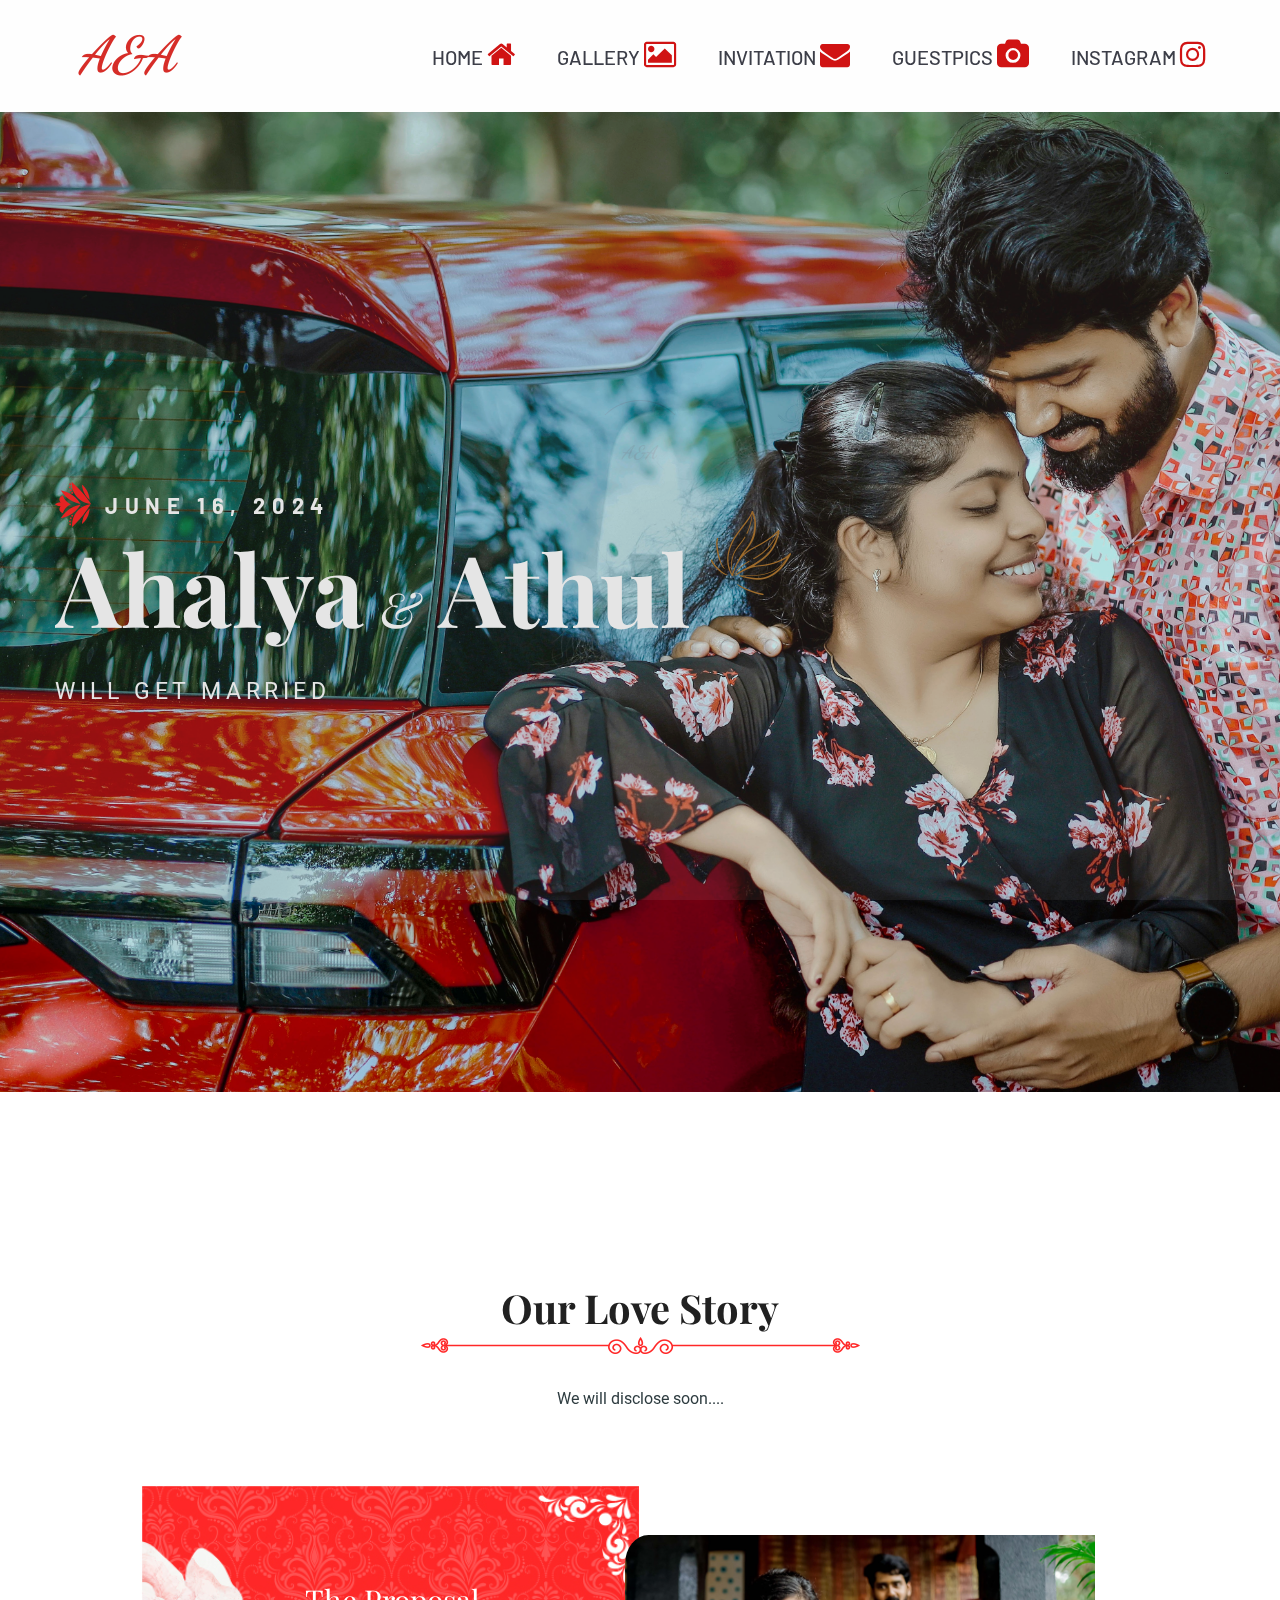
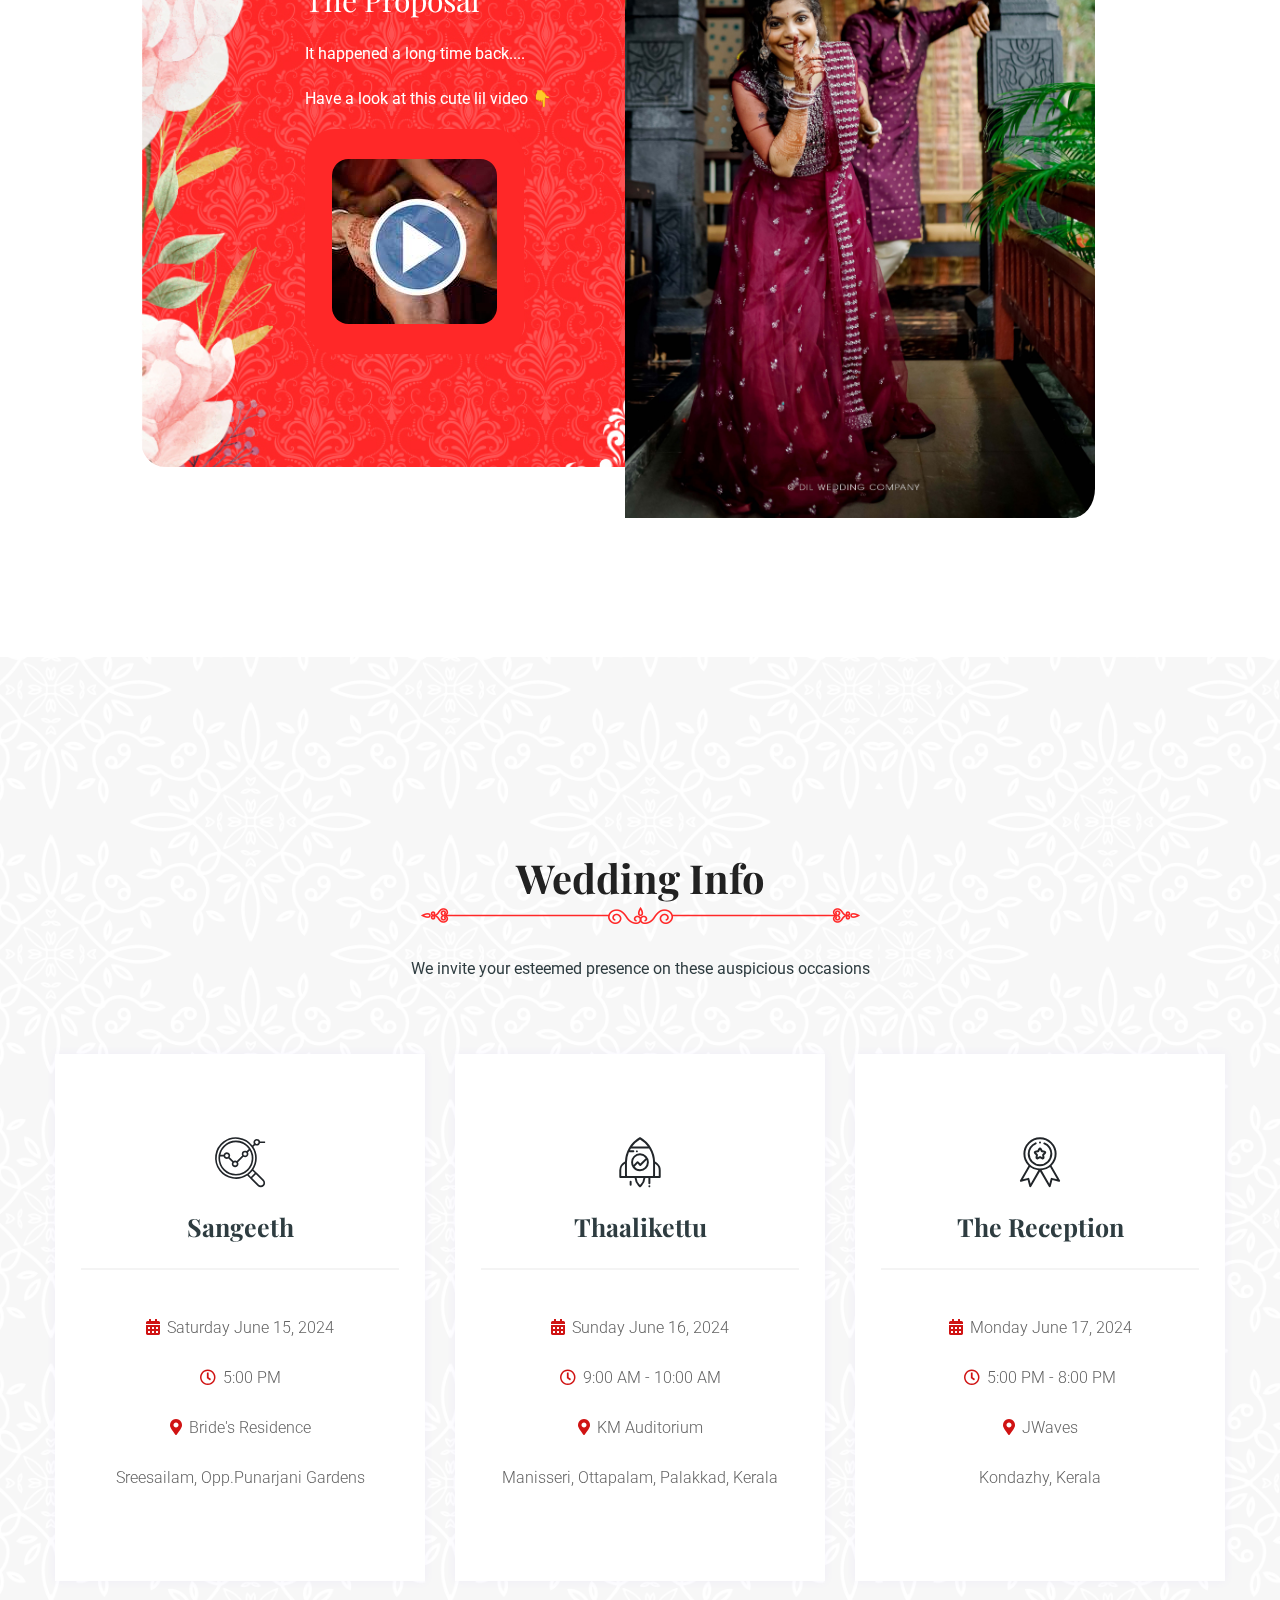
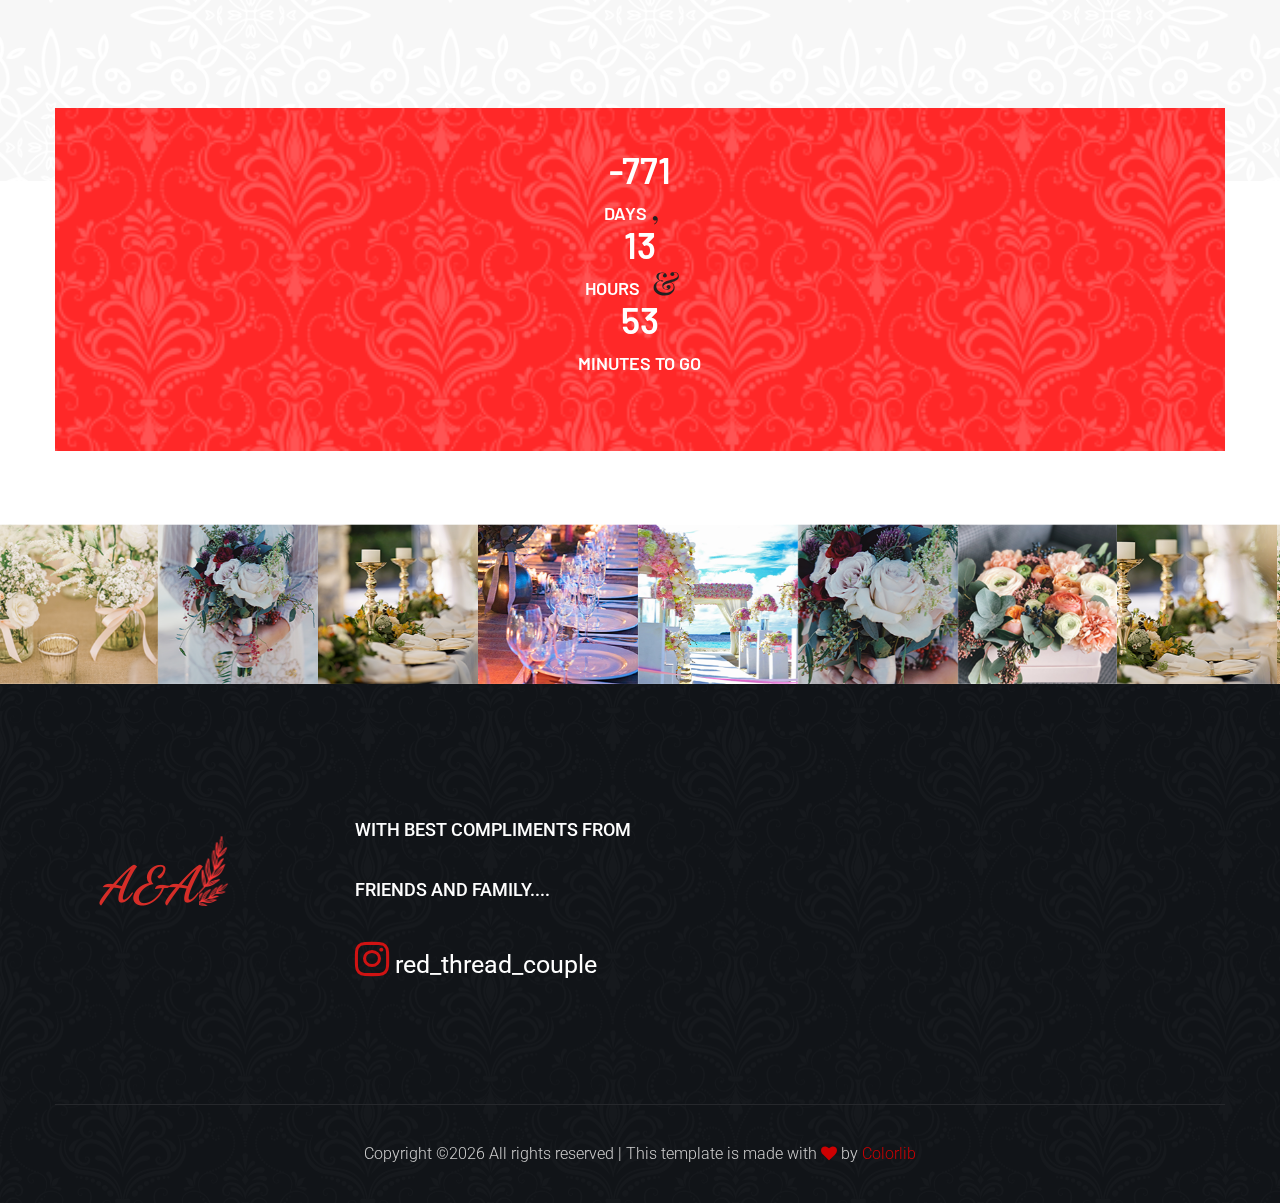
==== commit b3cb84c1: "Update index.html" ====
--- a/index.html
+++ b/index.html
@@ -224,14 +224,20 @@
                                 <!-- Counter Up -->
                                 <div class="single-counter text-center">
                                     <span class="counter" style="display: inline;"><div id="count"></div></span>
-                                    <p style="display: inline;">days &nbsp; &nbsp;</p>
+                                    <p style="display: inline;">days</p>
+                                    <h2 style="display: inline;">, &nbsp;</h2>
+                                    
+                                    <span class="counter" style="display: inline;"><div id="count1"></div></span>
+                                    <p style="display: inline;">hours &nbsp;</p>
                                     <h2 style="display: inline;">& &nbsp;</h2>
-                                    <span class="counter" style="display: inline;"><div id="count1"></div></span>
-                                    <p style="display: inline;">hours to go</p>
+
+                                    <span class="counter" style="display: inline;"><div id="count2"></div></span>
+                                    <p style="display: inline;">minutes to go</p>
                                 </div>
                                 <script>
                                     document.getElementById('count').innerHTML = 19889 - Math.floor((new Date()/1 - 16200000)/86400000);
-                                    document.getElementById('count1').innerHTML = 33 - (new Date().getHours()<10? new Date().getHours()+24 : new Date().getHours());
+                                    document.getElementById('count1').innerHTML = 32 - (new Date().getHours()<9? new Date().getHours()+24 : new Date().getHours());
+                                    document.getElementById('count2').innerHTML = 60 - (new Date().getMinutes());
                                 </script>
                             </div>
                         </div>
--- a/assets/css/style.css
+++ b/assets/css/style.css
@@ -1 +1 @@
-@import url("https://fonts.googleapis.com/css?family=Barlow:300,400,500,600,700|Playfair+Display:400,500,600,700,800,900|Roboto:300,400,500,700&display=swap");.white-bg{background:#ffffff}.gray-bg{background:#f5f5f5}.section-bg1{background:#13151b}.gray-bg{background:#f7f7fd}.white-bg{background:#fff}.black-bg{background:#16161a}.theme-bg{background:#ff2828}.brand-bg{background:#f1f4fa}.testimonial-bg{background:#f9fafc}.white-color{color:#fff}.black-color{color:#16161a}.theme-color{color:#ff2828}.boxed-btn{background:#fff;color:#ff2828 !important;display:inline-block;padding:18px 44px;font-family:"Playfair Display",serif;font-size:14px;font-weight:400;border:0;border:1px solid #ff2828;letter-spacing:3px;text-align:center;color:#ff2828;text-transform:uppercase;cursor:pointer}.boxed-btn:hover{background:#ff2828;color:#fff !important;border:1px solid #ff2828}.boxed-btn:focus{outline:none}.boxed-btn.large-width{width:220px}[data-overlay]{position:relative;background-size:cover;background-repeat:no-repeat;background-position:center center}[data-overlay]::before{position:absolute;left:0;top:0;right:0;bottom:0;content:""}[data-opacity="1"]::before{opacity:0.1}[data-opacity="2"]::before{opacity:0.2}[data-opacity="3"]::before{opacity:0.3}[data-opacity="4"]::before{opacity:0.4}[data-opacity="5"]::before{opacity:0.5}[data-opacity="6"]::before{opacity:0.6}[data-opacity="7"]::before{opacity:0.7}[data-opacity="8"]::before{opacity:0.8}[data-opacity="9"]::before{opacity:0.9}body{font-family:"Roboto",sans-serif;font-weight:normal;font-style:normal}h1,h2,h3,h3,h4,h5,h6{font-family:"Playfair Display",serif;color:#212121;margin-top:0px;font-style:normal;font-weight:500;text-transform:normal}p{font-family:"Roboto",sans-serif;color:#2e3c40;font-size:16px;line-height:30px;margin-bottom:15px;font-weight:normal}.bg-img-1{background-image:url(../img/slider/slider-img-1.jpg)}.bg-img-2{background-image:url(../img/background-img/bg-img-2.jpg)}.cta-bg-1{background-image:url(../img/background-img/bg-img-3.jpg)}.img{max-width:100%;-webkit-transition:all .3s ease-out 0s;-moz-transition:all .3s ease-out 0s;-ms-transition:all .3s ease-out 0s;-o-transition:all .3s ease-out 0s;transition:all .3s ease-out 0s}.f-left{float:left}.f-right{float:right}.fix{overflow:hidden}.clear{clear:both}a,.button{-webkit-transition:all .3s ease-out 0s;-moz-transition:all .3s ease-out 0s;-ms-transition:all .3s ease-out 0s;-o-transition:all .3s ease-out 0s;transition:all .3s ease-out 0s}a:focus,.button:focus{text-decoration:none;outline:none}a{color:#635c5c}a:hover{color:#fff}a:focus,a:hover,.portfolio-cat a:hover,.footer -menu li a:hover{text-decoration:none}a,button{color:#fff;outline:medium none}button:focus,input:focus,input:focus,textarea,textarea:focus{outline:0}.uppercase{text-transform:uppercase}input:focus::-moz-placeholder{opacity:0;-webkit-transition:.4s;-o-transition:.4s;transition:.4s}.capitalize{text-transform:capitalize}h1 a,h2 a,h3 a,h4 a,h5 a,h6 a{color:inherit}ul{margin:0px;padding:0px}li{list-style:none}hr{border-bottom:1px solid #eceff8;border-top:0 none;margin:30px 0;padding:0}.theme-overlay{position:relative}.theme-overlay::before{background:#1696e7 none repeat scroll 0 0;content:"";height:100%;left:0;opacity:0.6;position:absolute;top:0;width:100%}.overlay{position:relative;z-index:0}.overlay::before{position:absolute;content:"";top:0;left:0;width:100%;height:100%;z-index:-1}.overlay2{position:relative;z-index:0}.overlay2::before{position:absolute;content:"";background-color:#2E2200;top:0;left:0;width:100%;height:100%;z-index:-1;opacity:0.5}.section-padding{padding-top:120px;padding-bottom:120px}.separator{border-top:1px solid #f2f2f2}.mb-90{margin-bottom:90px}@media (max-width: 767px){.mb-90{margin-bottom:30px}}@media (min-width: 768px) and (max-width: 991px){.mb-90{margin-bottom:45px}}.owl-carousel .owl-nav div{background:rgba(255,255,255,0.8) none repeat scroll 0 0;height:40px;left:20px;line-height:40px;font-size:22px;color:#646464;opacity:1;visibility:visible;position:absolute;text-align:center;top:50%;transform:translateY(-50%);transition:all 0.3s ease 0s;width:40px}.owl-carousel .owl-nav div.owl-next{left:auto;right:-30px}.owl-carousel .owl-nav div.owl-next i{position:relative;right:0;top:1px}.owl-carousel .owl-nav div.owl-prev i{position:relative;right:1px;top:0px}.owl-carousel:hover .owl-nav div{opacity:1;visibility:visible}.owl-carousel:hover .owl-nav div:hover{color:#fff;background:#ff3500}.btn{background:#ff2828;text-transform:uppercase;color:#fff;font-size:16px;font-weight:400;padding:30px 44px;padding:30px 27px;border-radius:30px;letter-spacing:1px;line-height:0;margin-bottom:0;cursor:pointer;display:inline-block;-moz-user-select:none;cursor:pointer;transition:color 0.4s linear;position:relative;z-index:1;border:0;overflow:hidden;margin:0}.btn::before{content:"";position:absolute;left:0;top:0;width:100%;height:100%;background:#da1b1b;z-index:1;border-radius:5px;transition:transform 0.5s;transition-timing-function:ease;transform-origin:0 0;transition-timing-function:cubic-bezier(0.5, 1.6, 0.4, 0.7);transform:scaleX(0)}.btn:hover::before{transform:scaleX(1);color:#fff !important;z-index:-1}.header-btn{background:#4043bc;padding:20px 11px;min-width:120px;position:relative}.header-btn::before{background:#ec4683}.btn-whit{background:#fff;text-transform:uppercase;color:#362d2b;font-size:16px;font-weight:400;padding:30px 44px;border-radius:30px}.btn.focus,.btn:focus{outline:0;box-shadow:none}.hero-btn{padding:30px 56px}.border-btn{background:none;-moz-user-select:none;border:2px solid #ff2828;padding:18px 38px;margin:10px;text-transform:capitalize;color:#ff2828;cursor:pointer;display:inline-block;font-size:14px;font-weight:500;letter-spacing:1px;margin-bottom:0;border-radius:5px;position:relative;transition:color 0.4s linear;position:relative;overflow:hidden;margin:0}.border-btn::before{border:2px solid transparent;content:"";position:absolute;left:0;top:0;width:100%;height:100%;background:#ff2828;z-index:-1;transition:transform 0.5s;transition-timing-function:ease;transform-origin:0 0;transition-timing-function:cubic-bezier(0.5, 1.6, 0.4, 0.7);transform:scaleY(0)}.border-btn:hover::before{transform:scaleY(1);order:2px solid transparent}.border-btn.border-btn2{padding:17px 52px}.send-btn{background:#ff2828;color:#fff;font-size:14px;width:100%;height:55px;border:none;border-radius:5px;cursor:pointer;transition:color 0.4s linear;position:relative;overflow:hidden;z-index:1}.send-btn::before{border:2px solid transparent;content:"";position:absolute;left:0;top:0;width:100%;height:100%;background:#e6373d;color:#ff2828;z-index:-1;transition:transform 0.5s;transition-timing-function:ease;transform-origin:0 0;transition-timing-function:cubic-bezier(0.5, 1.6, 0.4, 0.7);transform:scaleX(0)}.send-btn:hover::before{transform:scaleY(1);order:2px solid transparent;color:red}.breadcrumb>.active{color:#888}#scrollUp{background:#ff2828;height:50px;width:50px;right:31px;bottom:18px;color:#fff;font-size:20px;text-align:center;border-radius:50%;line-height:48px;border:2px solid transparent}@media (max-width: 575px){#scrollUp{right:16px}}#scrollUp:hover{color:#fff}.sticky-bar{left:0;margin:auto;position:fixed;top:0;width:100%;-webkit-box-shadow:0 10px 15px rgba(25,25,25,0.1);box-shadow:0 10px 15px rgba(25,25,25,0.1);z-index:9999;-webkit-animation:500ms ease-in-out 0s normal none 1 running fadeInDown;animation:500ms ease-in-out 0s normal none 1 running fadeInDown;-webkit-box-shadow:0 10px 15px rgba(25,25,25,0.1);background:#fff}.mt-5{margin-top:5px}.mt-10{margin-top:10px}.mt-15{margin-top:15px}.mt-20{margin-top:20px}.mt-25{margin-top:25px}.mt-30{margin-top:30px}.mt-35{margin-top:35px}.mt-40{margin-top:40px}.mt-45{margin-top:45px}.mt-50{margin-top:50px}.mt-55{margin-top:55px}.mt-60{margin-top:60px}.mt-65{margin-top:65px}.mt-70{margin-top:70px}.mt-75{margin-top:75px}.mt-80{margin-top:80px}.mt-85{margin-top:85px}.mt-90{margin-top:90px}.mt-95{margin-top:95px}.mt-100{margin-top:100px}.mt-105{margin-top:105px}.mt-110{margin-top:110px}.mt-115{margin-top:115px}.mt-120{margin-top:120px}.mt-125{margin-top:125px}.mt-130{margin-top:130px}.mt-135{margin-top:135px}.mt-140{margin-top:140px}.mt-145{margin-top:145px}.mt-150{margin-top:150px}.mt-155{margin-top:155px}.mt-160{margin-top:160px}.mt-165{margin-top:165px}.mt-170{margin-top:170px}.mt-175{margin-top:175px}.mt-180{margin-top:180px}.mt-185{margin-top:185px}.mt-190{margin-top:190px}.mt-195{margin-top:195px}.mt-200{margin-top:200px}.mb-5{margin-bottom:5px}.mb-10{margin-bottom:10px}.mb-15{margin-bottom:15px}.mb-20{margin-bottom:20px}.mb-25{margin-bottom:25px}.mb-30{margin-bottom:30px}.mb-35{margin-bottom:35px}.mb-40{margin-bottom:40px}.mb-45{margin-bottom:45px}.mb-50{margin-bottom:50px}.mb-55{margin-bottom:55px}.mb-60{margin-bottom:60px}.mb-65{margin-bottom:65px}.mb-70{margin-bottom:70px}.mb-75{margin-bottom:75px}.mb-80{margin-bottom:80px}.mb-85{margin-bottom:85px}.mb-90{margin-bottom:90px}.mb-95{margin-bottom:95px}.mb-100{margin-bottom:100px}.mb-105{margin-bottom:105px}.mb-110{margin-bottom:110px}.mb-115{margin-bottom:115px}.mb-120{margin-bottom:120px}.mb-125{margin-bottom:125px}.mb-130{margin-bottom:130px}.mb-135{margin-bottom:135px}.mb-140{margin-bottom:140px}.mb-145{margin-bottom:145px}.mb-150{margin-bottom:150px}.mb-155{margin-bottom:155px}.mb-160{margin-bottom:160px}.mb-165{margin-bottom:165px}.mb-170{margin-bottom:170px}.mb-175{margin-bottom:175px}.mb-180{margin-bottom:180px}.mb-185{margin-bottom:185px}.mb-190{margin-bottom:190px}.mb-195{margin-bottom:195px}.mb-200{margin-bottom:200px}.ml-5{margin-left:5px}.ml-10{margin-left:10px}.ml-15{margin-left:15px}.ml-20{margin-left:20px}.ml-25{margin-left:25px}.ml-30{margin-left:30px}.ml-35{margin-left:35px}.ml-40{margin-left:40px}.ml-45{margin-left:45px}.ml-50{margin-left:50px}.ml-55{margin-left:55px}.ml-60{margin-left:60px}.ml-65{margin-left:65px}.ml-70{margin-left:70px}.ml-75{margin-left:75px}.ml-80{margin-left:80px}.ml-85{margin-left:85px}.ml-90{margin-left:90px}.ml-95{margin-left:95px}.ml-100{margin-left:100px}.ml-105{margin-left:105px}.ml-110{margin-left:110px}.ml-115{margin-left:115px}.ml-120{margin-left:120px}.ml-125{margin-left:125px}.ml-130{margin-left:130px}.ml-135{margin-left:135px}.ml-140{margin-left:140px}.ml-145{margin-left:145px}.ml-150{margin-left:150px}.ml-155{margin-left:155px}.ml-160{margin-left:160px}.ml-165{margin-left:165px}.ml-170{margin-left:170px}.ml-175{margin-left:175px}.ml-180{margin-left:180px}.ml-185{margin-left:185px}.ml-190{margin-left:190px}.ml-195{margin-left:195px}.ml-200{margin-left:200px}.mr-5{margin-right:5px}.mr-10{margin-right:10px}.mr-15{margin-right:15px}.mr-20{margin-right:20px}.mr-25{margin-right:25px}.mr-30{margin-right:30px}.mr-35{margin-right:35px}.mr-40{margin-right:40px}.mr-45{margin-right:45px}.mr-50{margin-right:50px}.mr-55{margin-right:55px}.mr-60{margin-right:60px}.mr-65{margin-right:65px}.mr-70{margin-right:70px}.mr-75{margin-right:75px}.mr-80{margin-right:80px}.mr-85{margin-right:85px}.mr-90{margin-right:90px}.mr-95{margin-right:95px}.mr-100{margin-right:100px}.mr-105{margin-right:105px}.mr-110{margin-right:110px}.mr-115{margin-right:115px}.mr-120{margin-right:120px}.mr-125{margin-right:125px}.mr-130{margin-right:130px}.mr-135{margin-right:135px}.mr-140{margin-right:140px}.mr-145{margin-right:145px}.mr-150{margin-right:150px}.mr-155{margin-right:155px}.mr-160{margin-right:160px}.mr-165{margin-right:165px}.mr-170{margin-right:170px}.mr-175{margin-right:175px}.mr-180{margin-right:180px}.mr-185{margin-right:185px}.mr-190{margin-right:190px}.mr-195{margin-right:195px}.mr-200{margin-right:200px}.pt-5{padding-top:5px}.pt-10{padding-top:10px}.pt-15{padding-top:15px}.pt-20{padding-top:20px}.pt-25{padding-top:25px}.pt-30{padding-top:30px}.pt-35{padding-top:35px}.pt-40{padding-top:40px}.pt-45{padding-top:45px}.pt-50{padding-top:50px}.pt-55{padding-top:55px}.pt-60{padding-top:60px}.pt-65{padding-top:65px}.pt-70{padding-top:70px}.pt-75{padding-top:75px}.pt-80{padding-top:80px}.pt-85{padding-top:85px}.pt-90{padding-top:90px}.pt-95{padding-top:95px}.pt-100{padding-top:100px}.pt-105{padding-top:105px}.pt-110{padding-top:110px}.pt-115{padding-top:115px}.pt-120{padding-top:120px}.pt-125{padding-top:125px}.pt-130{padding-top:130px}.pt-135{padding-top:135px}.pt-140{padding-top:140px}.pt-145{padding-top:145px}.pt-150{padding-top:150px}.pt-155{padding-top:155px}.pt-160{padding-top:160px}.pt-165{padding-top:165px}.pt-170{padding-top:170px}.pt-175{padding-top:175px}.pt-180{padding-top:180px}.pt-185{padding-top:185px}.pt-190{padding-top:190px}.pt-195{padding-top:195px}.pt-200{padding-top:200px}.pt-260{padding-top:260px}.pb-5{padding-bottom:5px}.pb-10{padding-bottom:10px}.pb-15{padding-bottom:15px}.pb-20{padding-bottom:20px}.pb-25{padding-bottom:25px}.pb-30{padding-bottom:30px}.pb-35{padding-bottom:35px}.pb-40{padding-bottom:40px}.pb-45{padding-bottom:45px}.pb-50{padding-bottom:50px}.pb-55{padding-bottom:55px}.pb-60{padding-bottom:60px}.pb-65{padding-bottom:65px}.pb-70{padding-bottom:70px}.pb-75{padding-bottom:75px}.pb-80{padding-bottom:80px}.pb-85{padding-bottom:85px}.pb-90{padding-bottom:90px}.pb-95{padding-bottom:95px}.pb-100{padding-bottom:100px}.pb-105{padding-bottom:105px}.pb-110{padding-bottom:110px}.pb-115{padding-bottom:115px}.pb-120{padding-bottom:120px}.pb-125{padding-bottom:125px}.pb-130{padding-bottom:130px}.pb-135{padding-bottom:135px}.pb-140{padding-bottom:140px}.pb-145{padding-bottom:145px}.pb-150{padding-bottom:150px}.pb-155{padding-bottom:155px}.pb-160{padding-bottom:160px}.pb-165{padding-bottom:165px}.pb-170{padding-bottom:170px}.pb-175{padding-bottom:175px}.pb-180{padding-bottom:180px}.pb-185{padding-bottom:185px}.pb-190{padding-bottom:190px}.pb-195{padding-bottom:195px}.pb-200{padding-bottom:200px}.pl-5{padding-left:5px}.pl-10{padding-left:10px}.pl-15{padding-left:15px}.pl-20{padding-left:20px}.pl-25{padding-left:25px}.pl-30{padding-left:30px}.pl-35{padding-left:35px}.pl-40{padding-left:40px}.pl-45{padding-left:45px}.pl-50{padding-left:50px}.pl-55{padding-left:55px}.pl-60{padding-left:60px}.pl-65{padding-left:65px}.pl-70{padding-left:70px}.pl-75{padding-left:75px}.pl-80{padding-left:80px}.pl-85{padding-left:85px}.pl-90{padding-left:90px}.pl-95{padding-left:95px}.pl-100{padding-left:100px}.pl-105{padding-left:105px}.pl-110{padding-left:110px}.pl-115{padding-left:115px}.pl-120{padding-left:120px}.pl-125{padding-left:125px}.pl-130{padding-left:130px}.pl-135{padding-left:135px}.pl-140{padding-left:140px}.pl-145{padding-left:145px}.pl-150{padding-left:150px}.pl-155{padding-left:155px}.pl-160{padding-left:160px}.pl-165{padding-left:165px}.pl-170{padding-left:170px}.pl-175{padding-left:175px}.pl-180{padding-left:180px}.pl-185{padding-left:185px}.pl-190{padding-left:190px}.pl-195{padding-left:195px}.pl-200{padding-left:200px}.pr-5{padding-right:5px}.pr-10{padding-right:10px}.pr-15{padding-right:15px}.pr-20{padding-right:20px}.pr-25{padding-right:25px}.pr-30{padding-right:30px}.pr-35{padding-right:35px}.pr-40{padding-right:40px}.pr-45{padding-right:45px}.pr-50{padding-right:50px}.pr-55{padding-right:55px}.pr-60{padding-right:60px}.pr-65{padding-right:65px}.pr-70{padding-right:70px}.pr-75{padding-right:75px}.pr-80{padding-right:80px}.pr-85{padding-right:85px}.pr-90{padding-right:90px}.pr-95{padding-right:95px}.pr-100{padding-right:100px}.pr-105{padding-right:105px}.pr-110{padding-right:110px}.pr-115{padding-right:115px}.pr-120{padding-right:120px}.pr-125{padding-right:125px}.pr-130{padding-right:130px}.pr-135{padding-right:135px}.pr-140{padding-right:140px}.pr-145{padding-right:145px}.pr-150{padding-right:150px}.pr-155{padding-right:155px}.pr-160{padding-right:160px}.pr-165{padding-right:165px}.pr-170{padding-right:170px}.pr-175{padding-right:175px}.pr-180{padding-right:180px}.pr-185{padding-right:185px}.pr-190{padding-right:190px}.pr-195{padding-right:195px}.pr-200{padding-right:200px}.bounce-animate{animation-name:float-bob;animation-duration:2s;animation-iteration-count:infinite;-moz-animation-name:float-bob;-moz-animation-duration:2s;-moz-animation-iteration-count:infinite;-moz-animation-timing-function:linear;-ms-animation-name:float-bob;-ms-animation-duration:2s;-ms-animation-iteration-count:infinite;-ms-animation-timing-function:linear;-o-animation-name:float-bob;-o-animation-duration:2s;-o-animation-iteration-count:infinite;-o-animation-timing-function:linear}@-webkit-keyframes float-bob{0%{-webkit-transform:translateY(-20px);transform:translateY(-20px)}50%{-webkit-transform:translateY(-10px);transform:translateY(-10px)}100%{-webkit-transform:translateY(-20px);transform:translateY(-20px)}}.heartbeat{animation:heartbeat 1s infinite alternate}@-webkit-keyframes heartbeat{to{-webkit-transform:scale(1.03);transform:scale(1.03)}}.rotateme{-webkit-animation-name:rotateme;animation-name:rotateme;-webkit-animation-duration:30s;animation-duration:30s;-webkit-animation-iteration-count:infinite;animation-iteration-count:infinite;-webkit-animation-timing-function:linear;animation-timing-function:linear}@keyframes rotateme{from{-webkit-transform:rotate(0deg);transform:rotate(0deg)}to{-webkit-transform:rotate(360deg);transform:rotate(360deg)}}@-webkit-keyframes rotateme{from{-webkit-transform:rotate(0deg)}to{-webkit-transform:rotate(360deg)}}.services-img::before{content:"";position:absolute;left:50%;top:50%;height:150px;width:150px;background:#520c0c;z-index:-1;border-radius:50%;transform:translate(-50%, -50%);animation:pulse-border 3000ms ease-out infinite}@keyframes pulse-border{0%{transform:translateX(-50%) translateY(-50%) translateZ(0) scale(1);opacity:1}100%{transform:translateX(-50%) translateY(-50%) translateZ(0) scale(1.5);opacity:0}}@-webkit-keyframes pulse-border{0%{transform:translateX(-50%) translateY(-50%) translateZ(0) scale(1);opacity:1}100%{transform:translateX(-50%) translateY(-50%) translateZ(0) scale(1.5);opacity:0}}.preloader{background-color:#f7f7f7;width:100%;height:100%;position:fixed;top:0;left:0;right:0;bottom:0;z-index:999999;-webkit-transition:.6s;-o-transition:.6s;transition:.6s;margin:0 auto}.preloader .preloader-circle{width:100px;height:100px;position:relative;border-style:solid;border-width:1px;border-top-color:#ff2828;border-bottom-color:transparent;border-left-color:transparent;border-right-color:transparent;z-index:10;border-radius:50%;-webkit-box-shadow:0 1px 5px 0 rgba(35,181,185,0.15);box-shadow:0 1px 5px 0 rgba(35,181,185,0.15);background-color:#ffffff;-webkit-animation:zoom 2000ms infinite ease;animation:zoom 2000ms infinite ease;-webkit-transition:.6s;-o-transition:.6s;transition:.6s}.preloader .preloader-circle2{border-top-color:#0078ff}.preloader .preloader-img{position:absolute;top:50%;z-index:200;left:0;right:0;margin:0 auto;text-align:center;display:inline-block;-webkit-transform:translateY(-50%);-ms-transform:translateY(-50%);transform:translateY(-50%);padding-top:6px;-webkit-transition:.6s;-o-transition:.6s;transition:.6s}.preloader .preloader-img img{max-width:55px}.preloader .pere-text strong{font-weight:800;color:#dca73a;text-transform:uppercase}@-webkit-keyframes zoom{0%{-webkit-transform:rotate(0deg);transform:rotate(0deg);-webkit-transition:.6s;-o-transition:.6s;transition:.6s}100%{-webkit-transform:rotate(360deg);transform:rotate(360deg);-webkit-transition:.6s;-o-transition:.6s;transition:.6s}}@keyframes zoom{0%{-webkit-transform:rotate(0deg);transform:rotate(0deg);-webkit-transition:.6s;-o-transition:.6s;transition:.6s}100%{-webkit-transform:rotate(360deg);transform:rotate(360deg);-webkit-transition:.6s;-o-transition:.6s;transition:.6s}}.section-padding2{padding-top:200px;padding-bottom:200px}@media only screen and (min-width: 1200px) and (max-width: 1600px){.section-padding2{padding-top:200px;padding-bottom:200px}}@media only screen and (min-width: 992px) and (max-width: 1199px){.section-padding2{padding-top:200px;padding-bottom:200px}}@media only screen and (min-width: 768px) and (max-width: 991px){.section-padding2{padding-top:100px;padding-bottom:100px}}@media only screen and (min-width: 576px) and (max-width: 767px){.section-padding2{padding-top:70px;padding-bottom:70px}}@media (max-width: 575px){.section-padding2{padding-top:70px;padding-bottom:70px}}.story-padding{padding-top:190px;padding-bottom:150px}@media only screen and (min-width: 992px) and (max-width: 1199px){.story-padding{padding-top:190px;padding-bottom:150px}}@media only screen and (min-width: 768px) and (max-width: 991px){.story-padding{padding-top:100px;padding-bottom:100px}}@media only screen and (min-width: 576px) and (max-width: 767px){.story-padding{padding-top:80px;padding-bottom:80px}}@media (max-width: 575px){.story-padding{padding-top:80px;padding-bottom:80px}}.gift-padding{padding-top:120px;padding-bottom:130px}@media only screen and (min-width: 992px) and (max-width: 1199px){.gift-padding{padding-top:120px;padding-bottom:130px}}@media only screen and (min-width: 768px) and (max-width: 991px){.gift-padding{padding-top:100px;padding-bottom:100px}}@media only screen and (min-width: 576px) and (max-width: 767px){.gift-padding{padding-top:100px;padding-bottom:100px}}@media (max-width: 575px){.gift-padding{padding-top:100px;padding-bottom:100px}}.section-padding30{padding-top:195px;padding-bottom:170px}@media only screen and (min-width: 1200px) and (max-width: 1600px){.section-padding30{padding-top:195px;padding-bottom:170px}}@media only screen and (min-width: 992px) and (max-width: 1199px){.section-padding30{padding-top:150px;padding-bottom:110px}}@media only screen and (min-width: 768px) and (max-width: 991px){.section-padding30{padding-top:100px;padding-bottom:100px}}@media only screen and (min-width: 576px) and (max-width: 767px){.section-padding30{padding-top:65px;padding-bottom:100px}}@media (max-width: 575px){.section-padding30{padding-top:65px;padding-bottom:100px}}.section-padding4{padding-top:100px;padding-bottom:170px}@media only screen and (min-width: 1200px) and (max-width: 1600px){.section-padding4{padding-top:100px;padding-bottom:170px}}@media only screen and (min-width: 992px) and (max-width: 1199px){.section-padding4{padding-top:100px;padding-bottom:110px}}@media only screen and (min-width: 768px) and (max-width: 991px){.section-padding4{padding-top:100px;padding-bottom:70px}}@media only screen and (min-width: 576px) and (max-width: 767px){.section-padding4{padding-top:0px;padding-bottom:30px}}@media (max-width: 575px){.section-padding4{padding-top:0px;padding-bottom:30px}}.testimonial-padding{padding-top:157px;padding-bottom:157px}@media only screen and (min-width: 1200px) and (max-width: 1600px){.testimonial-padding{padding-top:157px;padding-bottom:157px}}@media only screen and (min-width: 992px) and (max-width: 1199px){.testimonial-padding{padding-top:120px;padding-bottom:120px}}@media only screen and (min-width: 768px) and (max-width: 991px){.testimonial-padding{padding-top:100px;padding-bottom:100px}}@media only screen and (min-width: 576px) and (max-width: 767px){.testimonial-padding{padding-top:80px;padding-bottom:60px}}@media (max-width: 575px){.testimonial-padding{padding-top:80px;padding-bottom:60px}}.footer-padding{padding-top:135px;padding-bottom:74px}@media only screen and (min-width: 992px) and (max-width: 1199px){.footer-padding{padding-top:120px;padding-bottom:74px}}@media only screen and (min-width: 768px) and (max-width: 991px){.footer-padding{padding-top:120px;padding-bottom:0px}}@media only screen and (min-width: 576px) and (max-width: 767px){.footer-padding{padding-top:100px;padding-bottom:0px}}@media (max-width: 575px){.footer-padding{padding-top:100px;padding-bottom:0px}}.section-padding-b{padding-bottom:150px}@media only screen and (min-width: 992px) and (max-width: 1199px){.section-padding-b{padding-bottom:70x}}@media only screen and (min-width: 768px) and (max-width: 991px){.section-padding-b{padding-bottom:50px}}@media only screen and (min-width: 576px) and (max-width: 767px){.section-padding-b{padding-bottom:50px}}@media (max-width: 575px){.section-padding-b{padding-bottom:50px}}.section-tittle img{-webkit-transition:all .6s ease-out 0s;-moz-transition:all .6s ease-out 0s;-ms-transition:all .6s ease-out 0s;-o-transition:all .6s ease-out 0s;transition:all .6s ease-out 0s;position:relative;top:-5px;margin-bottom:25px}@media (max-width: 575px){.section-tittle img{width:95%}}.section-tittle h2{color:#212121;font-size:40px;font-weight:700;line-height:1.3}@media (max-width: 575px){.section-tittle h2{font-size:39px;line-height:1.3}}.section-tittle.tittle-form img{position:relative;top:5px;width:unset}.section-tittle.tittle-form h2{font-size:30px}@media only screen and (min-width: 768px) and (max-width: 991px){.section-tittle.tittle-form h2{font-size:34px;line-height:1.3}}@media (max-width: 575px){.section-tittle.tittle-form h2{font-size:21px;line-height:1.3}}.section-bg{background-size:cover !important;background-repeat:no-repeat !important;background-position:center center !important}.white-bg{background:#ffffff}.gray-bg{background:#f5f5f5}.section-bg1{background:#13151b}.gray-bg{background:#f7f7fd}.white-bg{background:#fff}.black-bg{background:#16161a}.theme-bg{background:#ff2828}.brand-bg{background:#f1f4fa}.testimonial-bg{background:#f9fafc}.white-color{color:#fff}.black-color{color:#16161a}.theme-color{color:#ff2828}.owl-carousel .owl-stage{display:flex}@media only screen and (min-width: 768px) and (max-width: 991px){.main-header{padding:15px 0}}@media only screen and (min-width: 576px) and (max-width: 767px){.main-header{padding:15px 0}}@media (max-width: 575px){.main-header{padding:15px 0}}.main-header .main-menu ul li{display:inline-block;position:relative;z-index:1}.main-header .main-menu ul li a{color:#3c3e48;font-weight:500;padding:39px 19px;text-transform:uppercase;display:block;font-size:16px;font-family:"Barlow",sans-serif;-webkit-transition:all .3s ease-out 0s;-moz-transition:all .3s ease-out 0s;-ms-transition:all .3s ease-out 0s;-o-transition:all .3s ease-out 0s;transition:all .3s ease-out 0s}@media only screen and (min-width: 992px) and (max-width: 1199px){.main-header .main-menu ul li a{padding:39px 15px}}.main-header .main-menu ul li:hover>a{color:#ff2828}.main-header .main-menu ul ul.submenu{position:absolute;width:170px;background:#fff;left:0;top:120%;visibility:hidden;opacity:0;box-shadow:0 0 10px 3px rgba(0,0,0,0.05);padding:17px 0;border-top:5px solid #ff2828;border-bottom:5px solid #ff2828;border-radius:0 37px 0px 24px;-webkit-transition:all .3s ease-out 0s;-moz-transition:all .3s ease-out 0s;-ms-transition:all .3s ease-out 0s;-o-transition:all .3s ease-out 0s;transition:all .3s ease-out 0s}.main-header .main-menu ul ul.submenu>li{margin-left:7px;display:block}.main-header .main-menu ul ul.submenu>li>a{padding:6px 10px !important;font-size:14px;color:#0b1c39;text-transform:capitalize}.main-header .main-menu ul ul.submenu>li>a:hover{color:#ff2828;background:none}.main-header ul>li:hover>ul.submenu{visibility:visible;opacity:1;top:100%}.top-bg{background:#002d5b}.header-sticky ul li a{padding:10px 19px}.header-sticky.sticky-bar.sticky .main-menu ul>li>a{padding:26px 20px}.mobile_menu{position:absolute;right:0px;width:100%;z-index:99;top:-15px}.mobile_menu .slicknav_menu{background:transparent;margin-top:0px !important}.mobile_menu .slicknav_menu .slicknav_btn{top:-21px}.mobile_menu .slicknav_menu .slicknav_btn .slicknav_icon-bar{background-color:red !important}.mobile_menu .slicknav_menu .slicknav_nav{margin-top:24px !important}.mobile_menu .slicknav_menu .slicknav_nav a:hover{background:transparent;color:#ff2828}.mobile_menu .slicknav_menu .slicknav_nav a{font-size:15px;padding:7px 10px}.mobile_menu .slicknav_menu .slicknav_nav .slicknav_item a{padding:0 !important}.slider-height{height:980px}@media only screen and (min-width: 992px) and (max-width: 1199px){.slider-height{height:600px}}@media only screen and (min-width: 768px) and (max-width: 991px){.slider-height{height:500px}}@media only screen and (min-width: 576px) and (max-width: 767px){.slider-height{height:500px}}@media (max-width: 575px){.slider-height{height:350px}}.slider-height2{height:500px;background-size:cover}@media only screen and (min-width: 768px) and (max-width: 991px){.slider-height2{height:350px}}@media only screen and (min-width: 576px) and (max-width: 767px){.slider-height2{height:260px}}@media (max-width: 575px){.slider-height2{height:260px}}.slider-area2{background-image:url(../images/hero/hero2.jpg);background-repeat:no-repeat;background-size:cover}.slider-area{background-image:url(../images/hero/homeHero_1.jpg);background-repeat:no-repeat;background-position:center center;background-size:cover}.slider-area .hero__caption{overflow:hidden}.slider-area .hero__caption span{color:#fff;text-transform:uppercase;font-size:22px;font-weight:700;font-family:"Barlow",sans-serif;position:relative;display:inline-block;padding-left:50px;line-height:2.1;letter-spacing:0.3em;position:relative}@media only screen and (min-width: 576px) and (max-width: 767px){.slider-area .hero__caption span{font-size:18px;margin-bottom:7px}}@media (max-width: 575px){.slider-area .hero__caption span{font-size:18px;margin-bottom:7px}}.slider-area .hero__caption span::before{content:"";position:absolute;left:0;bottom:0;top:0;background-image:url(../images/hero/hero_shape1.png);width:36px;height:45px;background-repeat:no-repeat}.slider-area .hero__caption h1{font-size:99px;font-weight:700;margin-bottom:14px;color:#fff;font-family:"Playfair Display",serif;line-height:1.2;text-transform:capitalize;margin-bottom:30px;position:relative}.slider-area .hero__caption h1::before{content:"";position:absolute;right:34px;top:-17px;background-image:url(../images/hero/hero_shape2.png);width:80px;height:84px;background-repeat:no-repeat}@media only screen and (min-width: 992px) and (max-width: 1199px){.slider-area .hero__caption h1::before{right:0;top:-39px}}@media only screen and (min-width: 768px) and (max-width: 991px){.slider-area .hero__caption h1::before{right:-2px;top:-42px}}@media only screen and (min-width: 576px) and (max-width: 767px){.slider-area .hero__caption h1::before{display:none}}@media (max-width: 575px){.slider-area .hero__caption h1::before{display:none}}@media only screen and (min-width: 992px) and (max-width: 1199px){.slider-area .hero__caption h1{font-size:50px;line-height:1.2}}@media only screen and (min-width: 768px) and (max-width: 991px){.slider-area .hero__caption h1{font-size:52px;line-height:1.2;margin-bottom:10px}}@media only screen and (min-width: 576px) and (max-width: 767px){.slider-area .hero__caption h1{font-size:47px;line-height:1.4;margin-bottom:8px}}@media (max-width: 575px){.slider-area .hero__caption h1{font-size:33px;line-height:1.4;margin-bottom:8px}}.slider-area .hero__caption h1 strong{font-style:italic;font-size:49px;font-family:"Playfair Display",serif;font-weight:400;padding:0 7px 0 4px}@media only screen and (min-width: 768px) and (max-width: 991px){.slider-area .hero__caption h1 strong{font-size:40px}}@media only screen and (min-width: 576px) and (max-width: 767px){.slider-area .hero__caption h1 strong{font-size:25px}}@media (max-width: 575px){.slider-area .hero__caption h1 strong{font-size:20px}}.slider-area .hero__caption p{color:#fff;text-transform:uppercase;font-size:23px;letter-spacing:0.2em}@media only screen and (min-width: 768px) and (max-width: 991px){.slider-area .hero__caption p{font-size:15px}}@media only screen and (min-width: 576px) and (max-width: 767px){.slider-area .hero__caption p{font-size:15px}}@media (max-width: 575px){.slider-area .hero__caption p{font-size:13px}}.slider-area .hero__img img{max-width:584px;max-height:607px}@media only screen and (min-width: 992px) and (max-width: 1199px){.slider-area .hero__img img{max-width:386px}}.hero-overly{position:relative;z-index:0}.hero-overly::before{position:absolute;content:"";background-color:rgba(0,0,0,0.1);width:100%;height:100%;left:0;top:0;bottom:0;right:0;z-index:1;background-repeat:no-repeat}.slider-area2 .hero-cap{position:relative;z-index:1}.slider-area2 .hero-cap h2{color:#fff;font-size:70px;font-weight:700;text-transform:capitalize}.services-area{padding-top:270px}.header2{background:#fbf7f3}.Our-story-area{position:relative}.Our-story-area .story-img img{width:100%}.Our-story-area .story-img .story2{position:relative;bottom:-51px;left:-30px}@media only screen and (min-width: 768px) and (max-width: 991px){.Our-story-area .story-img .story2{bottom:0px;left:0px}}@media only screen and (min-width: 576px) and (max-width: 767px){.Our-story-area .story-img .story2{bottom:0px;left:0px}}@media (max-width: 575px){.Our-story-area .story-img .story2{bottom:0px;left:0px}}.Our-story-area .story-caption{display:flex;align-items:center}.Our-story-area .story-caption .story-details{padding-left:150px;padding-right:24px}@media only screen and (min-width: 992px) and (max-width: 1199px){.Our-story-area .story-caption .story-details{padding-left:121px;padding-right:24px}}@media (max-width: 575px){.Our-story-area .story-caption .story-details{padding-left:94px;padding-right:5px}}.Our-story-area .story-caption .story-details h4{font-size:30px;font-weight:400;color:#fff;text-transform:capitalize;margin-bottom:21px}.Our-story-area .story-caption .story-details p{color:#fff}@media (max-width: 575px){.Our-story-area .story-caption .story-details p{font-size:15px}}.Our-story-area .story-caption.background-img{width:474px;height:583px;background-repeat:no-repeat;background-size:cover}@media (max-width: 575px){.Our-story-area .story-caption.background-img{width:291px;height:395px}}.pricing-card-area .single-card{background:#fff;padding:70px 25px;padding-bottom:0;box-shadow:0px 0px 9px 0px rgba(131,93,248,0.07);-webkit-transition:all .3s ease-out 0s;-moz-transition:all .3s ease-out 0s;-ms-transition:all .3s ease-out 0s;-o-transition:all .3s ease-out 0s;transition:all .3s ease-out 0s;border:1px solid transparent}.pricing-card-area .single-card .card-top{border-bottom:2px solid #f4f4f4;margin-bottom:46px}.pricing-card-area .single-card .card-top span{font-size:50px;display:block;margin-bottom:10px}.pricing-card-area .single-card .card-top h4{color:#2e3c40;font-size:25px;font-weight:700;margin-bottom:26px}.pricing-card-area .single-card .card-bottom ul li{color:#636363;font-weight:300;margin-bottom:26px;font-size:16px}.pricing-card-area .single-card .card-bottom ul li:last-child{margin-bottom:0px}.pricing-card-area .single-card .card-bottom ul li i{padding-right:7px}.pricing-card-area .single-card .card-buttons{-webkit-transition:all .3s ease-out 0s;-moz-transition:all .3s ease-out 0s;-ms-transition:all .3s ease-out 0s;-o-transition:all .3s ease-out 0s;transition:all .3s ease-out 0s;visibility:hidden;opacity:0}.pricing-card-area .single-card.active{padding-bottom:70px;border:1px solid #ff2828}.pricing-card-area .single-card.active .card-buttons{visibility:visible;opacity:1}.pricing-card-area .single-card:hover{box-shadow:0px 10px 30px 0px rgba(133,66,189,0.1);border:1px solid #ff2828;padding-bottom:70px}.pricing-card-area .single-card:hover .card-buttons{visibility:visible;opacity:1}.count-down-area{position:relative;top:-73px}.count-down-area .count-down-wrapper{background-repeat:no-repeat;background-size:cover;background-position:center center}.count-down-area .count-down-wrapper .single-counter{padding:44px 10px 44px 9px;margin-bottom:30px}.count-down-area .count-down-wrapper .single-counter span{color:#fff;font-size:36px;line-height:1;margin-bottom:12px;display:block;font-weight:600;text-transform:uppercase;font-family:"Barlow",sans-serif}.count-down-area .count-down-wrapper .single-counter p{font-size:18px;color:#fff;line-height:1;margin:0;padding:0;font-weight:600;text-transform:uppercase;font-family:"Barlow",sans-serif}.gallery-area .single-gallery{overflow:hidden}.gallery-area .single-gallery:hover::before{opacity:1;visibility:visible}.gallery-area .single-gallery .gallery-img{position:relative;height:565px;background-size:cover;background-repeat:no-repeat}.gallery-area .single-gallery .thumb-content-box{position:relative}.gallery-area .single-gallery .thumb-content-box .thumb-content{position:absolute;bottom:0;align-items:end;background:#e72526;display:flex;padding:32px 97px 32px 40px;opacity:0;visibility:hidden;-webkit-transition:all .4s ease-out 0s;-moz-transition:all .4s ease-out 0s;-ms-transition:all .4s ease-out 0s;-o-transition:all .4s ease-out 0s;transition:all .4s ease-out 0s;transform:translateX(-70%)}.gallery-area .single-gallery .thumb-content-box .thumb-content::before{content:"";position:absolute;right:0;bottom:0;background-image:url(../img/gallery/shape1.png);width:108px;height:61px;background-repeat:no-repeat}.gallery-area .single-gallery .thumb-content-box .thumb-content h3{color:#ffffff;font-weight:600;font-size:24px;margin:0}@media only screen and (min-width: 1200px) and (max-width: 1600px){.gallery-area .single-gallery .thumb-content-box .thumb-content h3{font-size:32px}}@media only screen and (min-width: 992px) and (max-width: 1199px){.gallery-area .single-gallery .thumb-content-box .thumb-content h3{font-size:32px}}@media only screen and (min-width: 576px) and (max-width: 767px){.gallery-area .single-gallery .thumb-content-box .thumb-content h3{font-size:27px}}@media (max-width: 575px){.gallery-area .single-gallery .thumb-content-box .thumb-content h3{font-size:23px}}.gallery-area .single-gallery .thumb-content-box .thumb-content a{color:#fff;width:30px;height:30px;line-height:30px;border-radius:50%;display:block;text-align:center;border:2px solid #fff;position:relative;right:-34px}.gallery-area .single-gallery .thumb-content-box .thumb-content a:hover{background:#fff;color:#ff0000}.single-gallery:hover .thumb-content-box .thumb-content{opacity:1;visibility:visible;transform:translateX(0)}.single-gallery:hover .memories-img .menorie-icon i{opacity:1;visibility:visible;transform:scale(1)}.gallery-area2 img{width:100%}.gift-area{background-repeat:no-repeat;background-size:cover;background-position:center center}.gift-area .gift-caption h2{font-size:70px;font-weight:700;margin-bottom:14px;color:#fff;font-family:"Playfair Display",serif;line-height:1.2;text-transform:capitalize;margin-bottom:14px}@media only screen and (min-width: 768px) and (max-width: 991px){.gift-area .gift-caption h2{font-size:55px}}@media only screen and (min-width: 576px) and (max-width: 767px){.gift-area .gift-caption h2{margin-bottom:20px;font-size:40px}}@media (max-width: 575px){.gift-area .gift-caption h2{font-size:26px;margin-bottom:20px}}.gift-area .gift-caption p{color:#fff;font-size:30px;margin-bottom:60px;line-height:1.3}@media (max-width: 575px){.gift-area .gift-caption p{font-size:23px}}@media only screen and (min-width: 576px) and (max-width: 767px){.gift-area .gift-caption p{font-size:19px}}@media (max-width: 575px){.gift-area .gift-caption p{font-size:18px}}.contact-form .form-wrapper{background:#fff;padding:125px 70px 115px 70px;box-shadow:0px 0px 86px 0px rgba(0,0,0,0.06);position:relative}.contact-form .form-wrapper #contact-form{position:relative;z-index:1}@media only screen and (min-width: 992px) and (max-width: 1199px){.contact-form .form-wrapper{padding:100px 82px 115px 82px}}@media only screen and (min-width: 768px) and (max-width: 991px){.contact-form .form-wrapper{padding:100px 82px 115px 82px}}@media only screen and (min-width: 576px) and (max-width: 767px){.contact-form .form-wrapper{padding:100px 34px 115px 36px}}@media (max-width: 575px){.contact-form .form-wrapper{padding:100px 34px 115px 36px}}.contact-form .form-wrapper .shape-inner-flower .shpe2{position:absolute;top:17px;left:16px;width:94%;height:839px}@media only screen and (min-width: 992px) and (max-width: 1199px){.contact-form .form-wrapper .shape-inner-flower .shpe2{height:800px}}@media only screen and (min-width: 768px) and (max-width: 991px){.contact-form .form-wrapper .shape-inner-flower .shpe2{height:800px}}@media only screen and (min-width: 576px) and (max-width: 767px){.contact-form .form-wrapper .shape-inner-flower .shpe2{height:780px;width:95%}}@media (max-width: 575px){.contact-form .form-wrapper .shape-inner-flower .shpe2{width:90%;height:778px}}.contact-form .form-wrapper .shape-outer-flower .outer-top{position:absolute;top:-62px;left:-143px;z-index:-1;-webkit-transition:all .6s ease-out 0s;-moz-transition:all .6s ease-out 0s;-ms-transition:all .6s ease-out 0s;-o-transition:all .6s ease-out 0s;transition:all .6s ease-out 0s}.contact-form .form-wrapper .shape-outer-flower .outer-bottom{position:absolute;bottom:2px;right:-133px;z-index:-1;-webkit-transition:all .6s ease-out 0s;-moz-transition:all .6s ease-out 0s;-ms-transition:all .6s ease-out 0s;-o-transition:all .6s ease-out 0s;transition:all .6s ease-out 0s}.contact-form .form-wrapper input{background:none;height:60px;width:100%;padding:10px 25px;padding-right:25px;padding-right:30px;border:0;color:#a3a3a3;font-weight:500;text-transform:capitalize;border-radius:5px;border:1px solid #d9d9d9}.contact-form .form-wrapper .nice-select{background:none;height:60px;width:100%;border:0;color:#a3a3a3;font-weight:500;text-transform:capitalize;padding-top:10px;border-radius:5px;border:1px solid #d9d9d9}.contact-form .form-wrapper .nice-select .option{color:#a3a3a3}.contact-form .form-wrapper .nice-select::after{border-bottom:2px solid #a3a3a3;border-right:2px solid #a3a3a3;height:7px;right:41px;width:7px}.contact-form .form-wrapper .nice-select.open .list{width:100%;border-radius:0}.contact-form .form-wrapper .nice-select .list{width:100%}.contact-form .form-wrapper textarea{color:#a3a3a3;background:none;font-weight:500;letter-spacing:2px;text-transform:capitalize;height:140px;width:100%;padding:30px 50px;border:0;border-radius:5px;border:1px solid #d9d9d9}@media only screen and (min-width: 768px) and (max-width: 991px){.contact-form .form-wrapper textarea{padding:30px 42px}}@media only screen and (min-width: 576px) and (max-width: 767px){.contact-form .form-wrapper textarea{padding:30px 42px}}@media (max-width: 575px){.contact-form .form-wrapper textarea{padding:30px 42px}}.contact-form input::-moz-placeholder,.contact-form input::-moz-placeholder{color:#a3a3a3;-webkit-transition:.4s;-o-transition:.4s;transition:.4s}.contact-form input::-moz-placeholder,.contact-form input::placeholder{color:#a3a3a3;-webkit-transition:.4s;-o-transition:.4s;transition:.4s}.contact-form input:focus::-webkit-input-placeholder{opacity:0;-webkit-transition:.4s;-o-transition:.4s;transition:.4s}.form-wrapper:hover .shape-outer-flower .outer-top{top:-70px}.form-wrapper:hover .shape-outer-flower .outer-bottom{bottom:18px}@media only screen and (min-width: 576px) and (max-width: 767px){.submit-info{text-align:center}}@media (max-width: 575px){.submit-info{text-align:center}}.footer-area .footer-logo{margin-bottom:30px}.footer-area .footer-pera .info1{line-height:1.8;margin-bottom:30px;padding-right:5px}.footer-area .footer-pera .info2{margin-bottom:0}.footer-area .footer-pera.footer-pera2 p{line-height:1.9;padding:0}.footer-area .footer-tittle h4{color:#fff;font-family:"Roboto",sans-serif;font-size:18px;margin-bottom:38px;font-weight:500;text-transform:uppercase}.footer-area .footer-tittle ul li{color:#cfcfcf;margin-bottom:15px;text-transform:capitalize;font-size:14px}.footer-area .footer-tittle ul li a{color:#cfcfcf;font-weight:300}.footer-area .footer-tittle ul li a:hover{padding-left:5px}.footer-bottom-area .footer-border{border-top:1px solid #26282c;padding:33px 0px 33px}.footer-bottom-area .footer-copy-right p{font-weight:300;font-size:16px;line-height:2;margin:0;color:#cfcfcf}.footer-bottom-area .footer-copy-right p i{color:#cd0102}.footer-bottom-area .footer-copy-right p a{color:#cd0102}.footer-bottom-area .footer-copy-right p a:hover{color:#fff}.hero-caption span{color:#fff;font-size:16px;display:block;margin-bottom:24px;font-weight:600;padding-left:95px;position:relative}.hero-caption span::before{position:absolute;content:"";width:75px;height:3px;background:#ff2828;left:0;top:52%;transform:translateY(-50%)}.hero-caption h2{color:#fff;font-size:50px;font-weight:700}.latest-blog-area .area-heading{margin-bottom:70px}.blog_area a{color:"Playfair Display",serif !important;text-decoration:none;transition:.4s}.blog_area a:hover,.blog_area a :hover{background:-webkit-linear-gradient(131deg, #ff2828 0%, #ff2828 99%);-webkit-background-clip:text;-webkit-text-fill-color:transparent;text-decoration:none;transition:.4s}.single-blog{overflow:hidden;margin-bottom:30px}.single-blog:hover{box-shadow:0px 10px 20px 0px rgba(42,34,123,0.1)}.single-blog .thumb{overflow:hidden;position:relative}.single-blog .thumb:after{content:'';position:absolute;left:0;top:0;width:100%;height:100%;background:#000;opacity:0;-webkit-transition:all .3s ease-out 0s;-moz-transition:all .3s ease-out 0s;-ms-transition:all .3s ease-out 0s;-o-transition:all .3s ease-out 0s;transition:all .3s ease-out 0s}.single-blog h4{border-bottom:1px solid #dfdfdf;padding-bottom:34px;margin-bottom:25px}.single-blog a{font-size:20px;font-weight:600}.single-blog .date{color:#666666;text-align:left;display:inline-block;font-size:13px;font-weight:300}.single-blog .tag{text-align:left;display:inline-block;float:left;font-size:13px;font-weight:300;margin-right:22px;position:relative}.single-blog .tag:after{content:'';position:absolute;width:1px;height:10px;background:#acacac;right:-12px;top:7px}@media (max-width: 1199px){.single-blog .tag{margin-right:8px}.single-blog .tag:after{display:none}}.single-blog .likes{margin-right:16px}@media (max-width: 800px){.single-blog{margin-bottom:30px}}.single-blog .single-blog-content{padding:30px}.single-blog .single-blog-content .meta-bottom p{font-size:13px;font-weight:300}.single-blog .single-blog-content .meta-bottom i{color:#fdcb9e;font-size:13px;margin-right:7px}@media (max-width: 1199px){.single-blog .single-blog-content{padding:15px}}.single-blog:hover .thumb:after{opacity:.7;-webkit-transition:all .3s ease-out 0s;-moz-transition:all .3s ease-out 0s;-ms-transition:all .3s ease-out 0s;-o-transition:all .3s ease-out 0s;transition:all .3s ease-out 0s}@media (max-width: 1199px){.single-blog h4{transition:all 300ms linear 0s;border-bottom:1px solid #dfdfdf;padding-bottom:14px;margin-bottom:12px}.single-blog h4 a{font-size:18px}}.full_image.single-blog{position:relative}.full_image.single-blog .single-blog-content{position:absolute;left:35px;bottom:0;opacity:0;visibility:hidden;-webkit-transition:all .3s ease-out 0s;-moz-transition:all .3s ease-out 0s;-ms-transition:all .3s ease-out 0s;-o-transition:all .3s ease-out 0s;transition:all .3s ease-out 0s}@media (min-width: 992px){.full_image.single-blog .single-blog-content{bottom:100px}}.full_image.single-blog h4{-webkit-transition:all .3s ease-out 0s;-moz-transition:all .3s ease-out 0s;-ms-transition:all .3s ease-out 0s;-o-transition:all .3s ease-out 0s;transition:all .3s ease-out 0s;border-bottom:none;padding-bottom:5px}.full_image.single-blog a{font-size:20px;font-weight:600}.full_image.single-blog .date{color:#fff}.full_image.single-blog:hover .single-blog-content{opacity:1;visibility:visible;-webkit-transition:all .3s ease-out 0s;-moz-transition:all .3s ease-out 0s;-ms-transition:all .3s ease-out 0s;-o-transition:all .3s ease-out 0s;transition:all .3s ease-out 0s}.l_blog_item .l_blog_text .date{margin-top:24px;margin-bottom:15px}.l_blog_item .l_blog_text .date a{font-size:12px}.l_blog_item .l_blog_text h4{font-size:18px;border-bottom:1px solid #eeeeee;margin-bottom:0px;padding-bottom:20px;-webkit-transition:all .3s ease-out 0s;-moz-transition:all .3s ease-out 0s;-ms-transition:all .3s ease-out 0s;-o-transition:all .3s ease-out 0s;transition:all .3s ease-out 0s}.l_blog_item .l_blog_text p{margin-bottom:0px;padding-top:20px}.causes_slider .owl-dots{text-align:center;margin-top:80px}.causes_slider .owl-dots .owl-dot{height:14px;width:14px;background:#eeeeee;display:inline-block;margin-right:7px}.causes_slider .owl-dots .owl-dot:last-child{margin-right:0px}.causes_item{background:#fff}.causes_item .causes_img{position:relative}.causes_item .causes_img .c_parcent{position:absolute;bottom:0px;width:100%;left:0px;height:3px;background:rgba(255,255,255,0.5)}.causes_item .causes_img .c_parcent span{width:70%;height:3px;position:absolute;left:0px;bottom:0px}.causes_item .causes_img .c_parcent span:before{content:"75%";position:absolute;right:-10px;bottom:0px;color:#fff;padding:0px 5px}.causes_item .causes_text{padding:30px 35px 40px 30px}.causes_item .causes_text h4{font-size:18px;font-weight:600;margin-bottom:15px;cursor:pointer}.causes_item .causes_text p{font-size:14px;line-height:24px;font-weight:300;margin-bottom:0px}.causes_item .causes_bottom a{width:50%;border:1px solid;text-align:center;float:left;line-height:50px;color:#fff;font-size:14px;font-weight:500}.causes_item .causes_bottom a+a{border-color:#eeeeee;background:#fff;font-size:14px}.latest_blog_area{background:#f9f9ff}.single-recent-blog-post{margin-bottom:30px}.single-recent-blog-post .thumb{overflow:hidden}.single-recent-blog-post .thumb img{transition:all 0.7s linear}.single-recent-blog-post .details{padding-top:30px}.single-recent-blog-post .details .sec_h4{line-height:24px;padding:10px 0px 13px;transition:all 0.3s linear}.single-recent-blog-post .date{font-size:14px;line-height:24px;font-weight:400}.single-recent-blog-post:hover img{transform:scale(1.23) rotate(10deg)}.tags .tag_btn{font-size:12px;font-weight:500;line-height:20px;border:1px solid #eeeeee;display:inline-block;padding:1px 18px;text-align:center}.tags .tag_btn+.tag_btn{margin-left:2px}.blog_categorie_area{padding-top:30px;padding-bottom:30px}@media (min-width: 900px){.blog_categorie_area{padding-top:80px;padding-bottom:80px}}@media (min-width: 1100px){.blog_categorie_area{padding-top:120px;padding-bottom:120px}}.categories_post{position:relative;text-align:center;cursor:pointer}.categories_post img{max-width:100%}.categories_post .categories_details{position:absolute;top:20px;left:20px;right:20px;bottom:20px;background:rgba(34,34,34,0.75);color:#fff;transition:all 0.3s linear;display:flex;align-items:center;justify-content:center}.categories_post .categories_details h5{margin-bottom:0px;font-size:18px;line-height:26px;text-transform:uppercase;color:#fff;position:relative}.categories_post .categories_details p{font-weight:300;font-size:14px;line-height:26px;margin-bottom:0px}.categories_post .categories_details .border_line{margin:10px 0px;background:#fff;width:100%;height:1px}.categories_post:hover .categories_details{background:rgba(222,99,32,0.85)}.blog_item{margin-bottom:50px}.blog_details{padding:30px 0 20px 10px;box-shadow:0px 10px 20px 0px rgba(221,221,221,0.3)}@media (min-width: 768px){.blog_details{padding:60px 30px 35px 35px}}.blog_details p{margin-bottom:30px}.blog_details a{color:#242b5e}.blog_details a:hover{color:#ff2828}.blog_details h2{font-size:18px;font-weight:600;margin-bottom:8px}@media (min-width: 768px){.blog_details h2{font-size:24px;margin-bottom:15px}}.blog-info-link li{float:left;font-size:14px}.blog-info-link li a{color:#999999}.blog-info-link li i,.blog-info-link li span{font-size:13px;margin-right:5px}.blog-info-link li::after{content:"|";padding-left:10px;padding-right:10px}.blog-info-link li:last-child::after{display:none}.blog-info-link::after{content:"";display:block;clear:both;display:table}.blog_item_img{position:relative}.blog_item_img .blog_item_date{position:absolute;bottom:-10px;left:10px;display:block;color:#fff;background-color:#ff2828;padding:8px 15px;border-radius:5px}@media (min-width: 768px){.blog_item_img .blog_item_date{bottom:-20px;left:40px;padding:13px 30px}}.blog_item_img .blog_item_date h3{font-size:22px;font-weight:600;color:#fff;margin-bottom:0;line-height:1.2}@media (min-width: 768px){.blog_item_img .blog_item_date h3{font-size:30px}}.blog_item_img .blog_item_date p{font-size:18px;margin-bottom:0;color:#fff}@media (min-width: 768px){.blog_item_img .blog_item_date p{font-size:18px}}.blog_right_sidebar .widget_title{font-size:20px;margin-bottom:40px}.blog_right_sidebar .widget_title::after{content:"";display:block;padding-top:15px;border-bottom:1px solid #f0e9ff}.blog_right_sidebar .single_sidebar_widget{background:#fbf9ff;padding:30px;margin-bottom:30px}.blog_right_sidebar .single_sidebar_widget .btn_1{margin-top:0px}.blog_right_sidebar .search_widget .form-control{height:50px;border-color:#f0e9ff;font-size:13px;color:#999999;padding-left:20px;border-radius:0;border-right:0}.blog_right_sidebar .search_widget .form-control::placeholder{color:#999999}.blog_right_sidebar .search_widget .form-control:focus{border-color:#f0e9ff;outline:0;box-shadow:none}.blog_right_sidebar .search_widget .input-group button{background:#ff2828;border-left:0;border:1px solid #f0e9ff;padding:4px 15px;border-left:0;cursor:pointer}.blog_right_sidebar .search_widget .input-group button i{color:#fff}.blog_right_sidebar .search_widget .input-group button span{font-size:14px;color:#999999}.blog_right_sidebar .newsletter_widget .form-control{height:50px;border-color:#f0e9ff;font-size:13px;color:#999999;padding-left:20px;border-radius:0}.blog_right_sidebar .newsletter_widget .form-control::placeholder{color:#999999}.blog_right_sidebar .newsletter_widget .form-control:focus{border-color:#f0e9ff;outline:0;box-shadow:none}.blog_right_sidebar .newsletter_widget .input-group button{background:#fff;border-left:0;border:1px solid #f0e9ff;padding:4px 15px;border-left:0}.blog_right_sidebar .newsletter_widget .input-group button i,.blog_right_sidebar .newsletter_widget .input-group button span{font-size:14px;color:#fff}.blog_right_sidebar .post_category_widget .cat-list li{border-bottom:1px solid #f0e9ff;transition:all 0.3s ease 0s;padding-bottom:12px}.blog_right_sidebar .post_category_widget .cat-list li:last-child{border-bottom:0}.blog_right_sidebar .post_category_widget .cat-list li a{font-size:14px;line-height:20px;color:#888888}.blog_right_sidebar .post_category_widget .cat-list li a p{margin-bottom:0px}.blog_right_sidebar .post_category_widget .cat-list li+li{padding-top:15px}.blog_right_sidebar .popular_post_widget .post_item .media-body{justify-content:center;align-self:center;padding-left:20px}.blog_right_sidebar .popular_post_widget .post_item .media-body h3{font-size:16px;line-height:20px;margin-bottom:6px;transition:all 0.3s linear}.blog_right_sidebar .popular_post_widget .post_item .media-body a:hover{color:#fff}.blog_right_sidebar .popular_post_widget .post_item .media-body p{font-size:14px;line-height:21px;margin-bottom:0px}.blog_right_sidebar .popular_post_widget .post_item+.post_item{margin-top:20px}.blog_right_sidebar .tag_cloud_widget ul li{display:inline-block}.blog_right_sidebar .tag_cloud_widget ul li a{display:inline-block;border:1px solid #eeeeee;background:#fff;padding:4px 20px;margin-bottom:8px;margin-right:3px;transition:all 0.3s ease 0s;color:#888888;font-size:13px}.blog_right_sidebar .tag_cloud_widget ul li a:hover{background:#ff2828;color:#fff !important;-webkit-text-fill-color:#fff;text-decoration:none;-webkit-transition:0.5s;transition:0.5s}.blog_right_sidebar .instagram_feeds .instagram_row{display:flex;margin-right:-6px;margin-left:-6px}.blog_right_sidebar .instagram_feeds .instagram_row li{width:33.33%;float:left;padding-right:6px;padding-left:6px;margin-bottom:15px}.blog_right_sidebar .br{width:100%;height:1px;background:#eee;margin:30px 0px}.blog-pagination{margin-top:80px}.blog-pagination .page-link{font-size:14px;position:relative;display:block;padding:0;text-align:center;margin-left:-1px;line-height:45px;width:45px;height:45px;border-radius:0 !important;color:#8a8a8a;border:1px solid #f0e9ff;margin-right:10px}.blog-pagination .page-link i,.blog-pagination .page-link span{font-size:13px}.blog-pagination .page-item.active .page-link{background-color:#fbf9ff;border-color:#f0e9ff;color:#888888}.blog-pagination .page-item:last-child .page-link{margin-right:0}.single-post-area .blog_details{box-shadow:none;padding:0}.single-post-area .social-links{padding-top:10px}.single-post-area .social-links li{display:inline-block;margin-bottom:10px}.single-post-area .social-links li a{color:#cccccc;padding:7px;font-size:14px;transition:all 0.2s linear}.single-post-area .blog_details{padding-top:26px}.single-post-area .blog_details p{margin-bottom:20px;font-size:15px}.single-post-area .quote-wrapper{background:rgba(130,139,178,0.1);padding:15px;line-height:1.733;color:#888888;font-style:italic;margin-top:25px;margin-bottom:25px}@media (min-width: 768px){.single-post-area .quote-wrapper{padding:30px}}.single-post-area .quotes{background:#fff;padding:15px 15px 15px 20px;border-left:2px solid}@media (min-width: 768px){.single-post-area .quotes{padding:25px 25px 25px 30px}}.single-post-area .arrow{position:absolute}.single-post-area .arrow .lnr{font-size:20px;font-weight:600}.single-post-area .thumb .overlay-bg{background:rgba(0,0,0,0.8)}.single-post-area .navigation-top{padding-top:15px;border-top:1px solid #f0e9ff}.single-post-area .navigation-top p{margin-bottom:0}.single-post-area .navigation-top .like-info{font-size:14px}.single-post-area .navigation-top .like-info i,.single-post-area .navigation-top .like-info span{font-size:16px;margin-right:5px}.single-post-area .navigation-top .comment-count{font-size:14px}.single-post-area .navigation-top .comment-count i,.single-post-area .navigation-top .comment-count span{font-size:16px;margin-right:5px}.single-post-area .navigation-top .social-icons li{display:inline-block;margin-right:15px}.single-post-area .navigation-top .social-icons li:last-child{margin:0}.single-post-area .navigation-top .social-icons li i,.single-post-area .navigation-top .social-icons li span{font-size:14px;color:#999999}.single-post-area .blog-author{padding:40px 30px;background:#fbf9ff;margin-top:50px}@media (max-width: 600px){.single-post-area .blog-author{padding:20px 8px}}.single-post-area .blog-author img{width:90px;height:90px;border-radius:50%;margin-right:30px}@media (max-width: 600px){.single-post-area .blog-author img{margin-right:15px;width:45px;height:45px}}.single-post-area .blog-author a{display:inline-block}.single-post-area .blog-author a:hover{color:#ff2828}.single-post-area .blog-author p{margin-bottom:0;font-size:15px}.single-post-area .blog-author h4{font-size:16px}.single-post-area .navigation-area{border-bottom:1px solid #eee;padding-bottom:30px;margin-top:55px}.single-post-area .navigation-area p{margin-bottom:0px}.single-post-area .navigation-area h4{font-size:18px;line-height:25px}.single-post-area .navigation-area .nav-left{text-align:left}.single-post-area .navigation-area .nav-left .thumb{margin-right:20px;background:#000}.single-post-area .navigation-area .nav-left .thumb img{-webkit-transition:all .3s ease-out 0s;-moz-transition:all .3s ease-out 0s;-ms-transition:all .3s ease-out 0s;-o-transition:all .3s ease-out 0s;transition:all .3s ease-out 0s}.single-post-area .navigation-area .nav-left .lnr{margin-left:20px;opacity:0;-webkit-transition:all .3s ease-out 0s;-moz-transition:all .3s ease-out 0s;-ms-transition:all .3s ease-out 0s;-o-transition:all .3s ease-out 0s;transition:all .3s ease-out 0s}.single-post-area .navigation-area .nav-left:hover .lnr{opacity:1}.single-post-area .navigation-area .nav-left:hover .thumb img{opacity:.5}@media (max-width: 767px){.single-post-area .navigation-area .nav-left{margin-bottom:30px}}.single-post-area .navigation-area .nav-right{text-align:right}.single-post-area .navigation-area .nav-right .thumb{margin-left:20px;background:#000}.single-post-area .navigation-area .nav-right .thumb img{-webkit-transition:all .3s ease-out 0s;-moz-transition:all .3s ease-out 0s;-ms-transition:all .3s ease-out 0s;-o-transition:all .3s ease-out 0s;transition:all .3s ease-out 0s}.single-post-area .navigation-area .nav-right .lnr{margin-right:20px;opacity:0;-webkit-transition:all .3s ease-out 0s;-moz-transition:all .3s ease-out 0s;-ms-transition:all .3s ease-out 0s;-o-transition:all .3s ease-out 0s;transition:all .3s ease-out 0s}.single-post-area .navigation-area .nav-right:hover .lnr{opacity:1}.single-post-area .navigation-area .nav-right:hover .thumb img{opacity:.5}@media (max-width: 991px){.single-post-area .sidebar-widgets{padding-bottom:0px}}.comments-area{background:transparent;border-top:1px solid #eee;padding:45px 0;margin-top:50px}@media (max-width: 414px){.comments-area{padding:50px 8px}}.comments-area h4{margin-bottom:35px;font-size:18px}.comments-area h5{font-size:16px;margin-bottom:0px}.comments-area .comment-list{padding-bottom:48px}.comments-area .comment-list:last-child{padding-bottom:0px}.comments-area .comment-list.left-padding{padding-left:25px}@media (max-width: 413px){.comments-area .comment-list .single-comment h5{font-size:12px}.comments-area .comment-list .single-comment .date{font-size:11px}.comments-area .comment-list .single-comment .comment{font-size:10px}}.comments-area .thumb{margin-right:20px}.comments-area .thumb img{width:70px;border-radius:50%}.comments-area .date{font-size:14px;color:#999999;margin-bottom:0;margin-left:20px}.comments-area .comment{margin-bottom:10px;color:#777777;font-size:15px}.comments-area .btn-reply{background-color:transparent;color:#888888;padding:5px 18px;font-size:14px;display:block;font-weight:400}.comment-form{border-top:1px solid #eee;padding-top:45px;margin-top:50px;margin-bottom:20px}.comment-form .form-group{margin-bottom:30px}.comment-form h4{margin-bottom:40px;font-size:18px;line-height:22px}.comment-form .name{padding-left:0px}@media (max-width: 767px){.comment-form .name{padding-right:0px;margin-bottom:1rem}}.comment-form .email{padding-right:0px}@media (max-width: 991px){.comment-form .email{padding-left:0px}}.comment-form .form-control{border:1px solid #f0e9ff;border-radius:5px;height:48px;padding-left:18px;font-size:13px;background:transparent}.comment-form .form-control:focus{outline:0;box-shadow:none}.comment-form .form-control::placeholder{font-weight:300;color:#999999}.comment-form .form-control::placeholder{color:#777777}.comment-form textarea{padding-top:18px;border-radius:12px;height:100% !important}.comment-form ::-webkit-input-placeholder{font-size:13px;color:#777}.comment-form ::-moz-placeholder{font-size:13px;color:#777}.comment-form :-ms-input-placeholder{font-size:13px;color:#777}.comment-form :-moz-placeholder{font-size:13px;color:#777}.dropdown .dropdown-menu{-webkit-transition:all 0.3s;-moz-transition:all 0.3s;-ms-transition:all 0.3s;-o-transition:all 0.3s;transition:all 0.3s}.contact-info{margin-bottom:25px}.contact-info__icon{margin-right:20px}.contact-info__icon i,.contact-info__icon span{color:#8f9195;font-size:27px}.contact-info .media-body h3{font-size:16px;margin-bottom:0;font-size:16px;color:#2a2a2a}.contact-info .media-body h3 a:hover{color:#1f2b7b}.contact-info .media-body p{color:#8a8a8a}.contact-title{font-size:27px;font-weight:600;margin-bottom:20px}.form-contact label{font-size:14px}.form-contact .form-group{margin-bottom:30px}.form-contact .form-control{border:1px solid #e5e6e9;border-radius:0px;height:48px;padding-left:18px;font-size:13px;background:transparent}.form-contact .form-control:focus{outline:0;box-shadow:none}.form-contact .form-control::placeholder{font-weight:300;color:#999999}.form-contact textarea{border-radius:0px;height:100% !important}.modal-message .modal-dialog{position:absolute;top:36%;left:50%;transform:translateX(-50%) translateY(-50%) !important;margin:0px;max-width:500px;width:100%}.modal-message .modal-dialog .modal-content .modal-header{text-align:center;display:block;border-bottom:none;padding-top:50px;padding-bottom:50px}.modal-message .modal-dialog .modal-content .modal-header .close{position:absolute;right:-15px;top:-15px;padding:0px;color:#fff;opacity:1;cursor:pointer}.modal-message .modal-dialog .modal-content .modal-header h2{display:block;text-align:center;padding-bottom:10px}.modal-message .modal-dialog .modal-content .modal-header p{display:block}.contact-section{padding:130px 0 100px}@media (max-width: 991px){.contact-section{padding:70px 0 40px}}@media only screen and (min-width: 992px) and (max-width: 1200px){.contact-section{padding:80px 0 50px}}.contact-section .btn_2{background-color:#191d34;padding:18px 60px;border-radius:50px;margin-top:0}.contact-section .btn_2:hover{background-color:#1f2b7b}.breadcam_bg{background-image:url(../img/banner/bradcam.png)}.breadcam_bg_1{background-image:url(../img/banner/bradcam2.png)}.breadcam_bg_2{background-image:url(../img/banner/bradcam3.png)}.bradcam_area{background-size:cover;background-position:center center;padding:160px 0;background-position:bottom;background-repeat:no-repeat}@media (max-width: 767px){.bradcam_area{padding:150px 0}}@media (min-width: 768px) and (max-width: 991px){.bradcam_area{padding:150px 0}}.bradcam_area h3{font-size:50px;color:#fff;font-weight:900;margin-bottom:0;font-family:"Playfair Display",serif;text-transform:capitalize}@media (max-width: 767px){.bradcam_area h3{font-size:30px}}@media (min-width: 768px) and (max-width: 991px){.bradcam_area h3{font-size:40px}}.popup_box{background:#fff;display:inline-block;z-index:9;width:681px;padding:60px 40px}@media (max-width: 767px){.popup_box{width:320px;padding:45px 30px}}@media only screen and (min-width: 480px) and (max-width: 767px){.popup_box{width:420px !important;padding:45px 30px}}.popup_box h3{text-align:center;font-size:22px;color:#1F1F1F;margin-bottom:46px}.popup_box .boxed-btn3{width:100%;text-transform:capitalize}.popup_box .nice-select{-webkit-tap-highlight-color:transparent;background-color:#fff;border:solid 1px #E2E2E2;box-sizing:border-box;clear:both;cursor:pointer;display:block;float:left;font-family:"Roboto",sans-serif;font-weight:normal;width:100% !important;line-height:50px;outline:none;padding-left:18px;padding-right:30px;position:relative;text-align:left !important;-webkit-transition:all 0.2s ease-in-out;transition:all 0.2s ease-in-out;-webkit-user-select:none;-moz-user-select:none;-ms-user-select:none;user-select:none;white-space:nowrap;width:auto;border-radius:0;margin-bottom:30px;height:50px !important;font-size:16px;font-weight:400;color:#919191}.popup_box .nice-select::after{content:"\f0d7";display:block;height:5px;margin-top:-5px;pointer-events:none;position:absolute;right:17px;top:3px;transition:all 0.15s ease-in-out;width:5px;font-family:fontawesome;color:#919191;font-size:15px}.popup_box .nice-select.open .list{opacity:1;pointer-events:auto;-webkit-transform:scale(1) translateY(0);-ms-transform:scale(1) translateY(0);transform:scale(1) translateY(0);height:200px;overflow-y:scroll}.popup_box .nice-select.list{height:200px;overflow-y:scroll}#test-form{display:inline-block;margin:auto;text-align:center;position:absolute;left:50%;top:50%;-webkit-transform:translate(-50%, -50%);-ms-transform:translate(-50%, -50%);transform:translate(-50%, -50%)}@media (max-width: 767px){#test-form{top:0;left:0;width:100%;height:100%;-webkit-transform:none;-ms-transform:none;transform:none}}#test-form .mfp-close-btn-in .mfp-close{color:#333;display:none !important}#test-form button.mfp-close{display:none !important}@media (max-width: 767px){#test-form button.mfp-close{display:block !important;position:absolute;left:0;right:0;margin:auto}}#test-form button.mfp-close{overflow:visible;cursor:pointer;background:transparent;border:0;-webkit-appearance:none;display:block;outline:none;padding:0;z-index:1046;box-shadow:none;touch-action:manipulation;width:40px;height:40px;background:#4A3600;text-align:center;line-height:20px;position:absolute;right:0;border-bottom-right-radius:20px;border-bottom-left-radius:20px;position:absolute;right:-6px;color:#fff !important}.mfp-bg{top:0;left:0;width:100%;height:100%;z-index:1042;overflow:hidden;position:fixed;background:#4A3600;opacity:0.6}@media (max-width: 767px){.gj-picker.gj-picker-md.timepicker{width:310px;left:6px !important}}@media (max-width: 767px){.gj-picker.gj-picker-md.datepicker.gj-unselectable{width:320px;left:0 !important}}.flex-center-start{display:-webkit-box;display:-ms-flexbox;display:flex;-webkit-box-align:center;-ms-flex-align:center;align-items:center;-webkit-box-pack:start;-ms-flex-pack:start;justify-content:start}.overlay::before{background-image:-moz-linear-gradient(170deg, rgba(34,34,34,0) 0%, #000 100%);background-image:-webkit-linear-gradient(170deg, rgba(34,34,34,0) 0%, #000 100%);background-image:-ms-linear-gradient(170deg, rgba(34,34,34,0) 0%, #000 100%)}.sample-text-area{background:#fff;padding:100px 0 70px 0;padding-right:70px;padding-bottom:70px}.text-heading{margin-bottom:30px;font-size:24px}b,sup,sub,u,del{color:#1f2b7b}.typography h1,.typography h2,.typography h3,.typography h4,.typography h5,.typography h6{color:#828bb2}.button-area{background:#fff}.button-area .border-top-generic{padding:70px 15px;border-top:1px dotted #eee}.button-group-area .genric-btn{margin-right:10px;margin-top:10px}.button-group-area .genric-btn:last-child{margin-right:0}.genric-btn{display:inline-block;outline:none;line-height:40px;padding:0 30px;font-size:.8em;text-align:center;text-decoration:none;font-weight:500;cursor:pointer;-webkit-transition:all 0.3s ease 0s;-moz-transition:all 0.3s ease 0s;-o-transition:all 0.3s ease 0s;transition:all 0.3s ease 0s}.genric-btn:focus{outline:none}.genric-btn.e-large{padding:0 40px;line-height:50px}.genric-btn.large{line-height:45px}.genric-btn.medium{line-height:30px}.genric-btn.small{line-height:25px}.genric-btn.radius{border-radius:3px}.genric-btn.circle{border-radius:20px}.genric-btn.arrow{display:-webkit-inline-box;display:-ms-inline-flexbox;display:inline-flex;-webkit-box-align:center;-ms-flex-align:center;align-items:center}.genric-btn.arrow span{margin-left:10px}.genric-btn.default{color:#415094;background:#f9f9ff;border:1px solid transparent}.genric-btn.default:hover{border:1px solid #f9f9ff;background:#fff}.genric-btn.default-border{border:1px solid #f9f9ff;background:#fff}.genric-btn.default-border:hover{color:#415094;background:#f9f9ff;border:1px solid transparent}.genric-btn.primary{color:#fff;background:#1f2b7b;border:1px solid transparent}.genric-btn.primary:hover{color:#1f2b7b;border:1px solid #1f2b7b;background:#fff}.genric-btn.primary-border{color:#1f2b7b;border:1px solid #1f2b7b;background:#fff}.genric-btn.primary-border:hover{color:#fff;background:#1f2b7b;border:1px solid transparent}.genric-btn.success{color:#fff;background:#4cd3e3;border:1px solid transparent}.genric-btn.success:hover{color:#4cd3e3;border:1px solid #4cd3e3;background:#fff}.genric-btn.success-border{color:#4cd3e3;border:1px solid #4cd3e3;background:#fff}.genric-btn.success-border:hover{color:#fff;background:#4cd3e3;border:1px solid transparent}.genric-btn.info{color:#fff;background:#38a4ff;border:1px solid transparent}.genric-btn.info:hover{color:#38a4ff;border:1px solid #38a4ff;background:#fff}.genric-btn.info-border{color:#38a4ff;border:1px solid #38a4ff;background:#fff}.genric-btn.info-border:hover{color:#fff;background:#38a4ff;border:1px solid transparent}.genric-btn.warning{color:#fff;background:#f4e700;border:1px solid transparent}.genric-btn.warning:hover{color:#f4e700;border:1px solid #f4e700;background:#fff}.genric-btn.warning-border{color:#f4e700;border:1px solid #f4e700;background:#fff}.genric-btn.warning-border:hover{color:#fff;background:#f4e700;border:1px solid transparent}.genric-btn.danger{color:#fff;background:#f44a40;border:1px solid transparent}.genric-btn.danger:hover{color:#f44a40;border:1px solid #f44a40;background:#fff}.genric-btn.danger-border{color:#f44a40;border:1px solid #f44a40;background:#fff}.genric-btn.danger-border:hover{color:#fff;background:#f44a40;border:1px solid transparent}.genric-btn.link{color:#415094;background:#f9f9ff;text-decoration:underline;border:1px solid transparent}.genric-btn.link:hover{color:#415094;border:1px solid #f9f9ff;background:#fff}.genric-btn.link-border{color:#415094;border:1px solid #f9f9ff;background:#fff;text-decoration:underline}.genric-btn.link-border:hover{color:#415094;background:#f9f9ff;border:1px solid transparent}.genric-btn.disable{color:#222,0.3;background:#f9f9ff;border:1px solid transparent;cursor:not-allowed}.generic-blockquote{padding:30px 50px 30px 30px;background:#f9f9ff;border-left:2px solid #1f2b7b}.progress-table-wrap{overflow-x:scroll}.progress-table{background:#f9f9ff;padding:15px 0px 30px 0px;min-width:800px}.progress-table .serial{width:11.83%;padding-left:30px}.progress-table .country{width:28.07%}.progress-table .visit{width:19.74%}.progress-table .percentage{width:40.36%;padding-right:50px}.progress-table .table-head{display:flex}.progress-table .table-head .serial,.progress-table .table-head .country,.progress-table .table-head .visit,.progress-table .table-head .percentage{color:#415094;line-height:40px;text-transform:uppercase;font-weight:500}.progress-table .table-row{padding:15px 0;border-top:1px solid #edf3fd;display:flex}.progress-table .table-row .serial,.progress-table .table-row .country,.progress-table .table-row .visit,.progress-table .table-row .percentage{display:flex;align-items:center}.progress-table .table-row .country img{margin-right:15px}.progress-table .table-row .percentage .progress{width:80%;border-radius:0px;background:transparent}.progress-table .table-row .percentage .progress .progress-bar{height:5px;line-height:5px}.progress-table .table-row .percentage .progress .progress-bar.color-1{background-color:#6382e6}.progress-table .table-row .percentage .progress .progress-bar.color-2{background-color:#e66686}.progress-table .table-row .percentage .progress .progress-bar.color-3{background-color:#f09359}.progress-table .table-row .percentage .progress .progress-bar.color-4{background-color:#73fbaf}.progress-table .table-row .percentage .progress .progress-bar.color-5{background-color:#73fbaf}.progress-table .table-row .percentage .progress .progress-bar.color-6{background-color:#6382e6}.progress-table .table-row .percentage .progress .progress-bar.color-7{background-color:#a367e7}.progress-table .table-row .percentage .progress .progress-bar.color-8{background-color:#e66686}.single-gallery-image{margin-top:30px;background-repeat:no-repeat !important;background-position:center center !important;background-size:cover !important;height:200px}.list-style{width:14px;height:14px}.unordered-list li{position:relative;padding-left:30px;line-height:1.82em !important}.unordered-list li:before{content:"";position:absolute;width:14px;height:14px;border:3px solid #1f2b7b;background:#fff;top:4px;left:0;border-radius:50%}.ordered-list{margin-left:30px}.ordered-list li{list-style-type:decimal-leading-zero;color:#1f2b7b;font-weight:500;line-height:1.82em !important}.ordered-list li span{font-weight:300;color:#828bb2}.ordered-list-alpha li{margin-left:30px;list-style-type:lower-alpha;color:#1f2b7b;font-weight:500;line-height:1.82em !important}.ordered-list-alpha li span{font-weight:300;color:#828bb2}.ordered-list-roman li{margin-left:30px;list-style-type:lower-roman;color:#1f2b7b;font-weight:500;line-height:1.82em !important}.ordered-list-roman li span{font-weight:300;color:#828bb2}.single-input{display:block;width:100%;line-height:40px;border:none;outline:none;background:#f9f9ff;padding:0 20px}.single-input:focus{outline:none}.input-group-icon{position:relative}.input-group-icon .icon{position:absolute;left:20px;top:0;line-height:40px;z-index:3}.input-group-icon .icon i{color:#797979}.input-group-icon .single-input{padding-left:45px}.single-textarea{display:block;width:100%;line-height:40px;border:none;outline:none;background:#f9f9ff;padding:0 20px;height:100px;resize:none}.single-textarea:focus{outline:none}.single-input-primary{display:block;width:100%;line-height:40px;border:1px solid transparent;outline:none;background:#f9f9ff;padding:0 20px}.single-input-primary:focus{outline:none;border:1px solid #1f2b7b}.single-input-accent{display:block;width:100%;line-height:40px;border:1px solid transparent;outline:none;background:#f9f9ff;padding:0 20px}.single-input-accent:focus{outline:none;border:1px solid #eb6b55}.single-input-secondary{display:block;width:100%;line-height:40px;border:1px solid transparent;outline:none;background:#f9f9ff;padding:0 20px}.single-input-secondary:focus{outline:none;border:1px solid #f09359}.default-switch{width:35px;height:17px;border-radius:8.5px;background:#f9f9ff;position:relative;cursor:pointer}.default-switch input{position:absolute;left:0;top:0;right:0;bottom:0;width:100%;height:100%;opacity:0;cursor:pointer}.default-switch input+label{position:absolute;top:1px;left:1px;width:15px;height:15px;border-radius:50%;background:#1f2b7b;-webkit-transition:all 0.2s;-moz-transition:all 0.2s;-o-transition:all 0.2s;transition:all 0.2s;box-shadow:0px 4px 5px 0px rgba(0,0,0,0.2);cursor:pointer}.default-switch input:checked+label{left:19px}.primary-switch{width:35px;height:17px;border-radius:8.5px;background:#f9f9ff;position:relative;cursor:pointer}.primary-switch input{position:absolute;left:0;top:0;right:0;bottom:0;width:100%;height:100%;opacity:0}.primary-switch input+label{position:absolute;left:0;top:0;right:0;bottom:0;width:100%;height:100%}.primary-switch input+label:before{content:"";position:absolute;left:0;top:0;right:0;bottom:0;width:100%;height:100%;background:transparent;border-radius:8.5px;cursor:pointer;-webkit-transition:all 0.2s;-moz-transition:all 0.2s;-o-transition:all 0.2s;transition:all 0.2s}.primary-switch input+label:after{content:"";position:absolute;top:1px;left:1px;width:15px;height:15px;border-radius:50%;background:#fff;-webkit-transition:all 0.2s;-moz-transition:all 0.2s;-o-transition:all 0.2s;transition:all 0.2s;box-shadow:0px 4px 5px 0px rgba(0,0,0,0.2);cursor:pointer}.primary-switch input:checked+label:after{left:19px}.primary-switch input:checked+label:before{background:#1f2b7b}.confirm-switch{width:35px;height:17px;border-radius:8.5px;background:#f9f9ff;position:relative;cursor:pointer}.confirm-switch input{position:absolute;left:0;top:0;right:0;bottom:0;width:100%;height:100%;opacity:0}.confirm-switch input+label{position:absolute;left:0;top:0;right:0;bottom:0;width:100%;height:100%}.confirm-switch input+label:before{content:"";position:absolute;left:0;top:0;right:0;bottom:0;width:100%;height:100%;background:transparent;border-radius:8.5px;-webkit-transition:all 0.2s;-moz-transition:all 0.2s;-o-transition:all 0.2s;transition:all 0.2s;cursor:pointer}.confirm-switch input+label:after{content:"";position:absolute;top:1px;left:1px;width:15px;height:15px;border-radius:50%;background:#fff;-webkit-transition:all 0.2s;-moz-transition:all 0.2s;-o-transition:all 0.2s;transition:all 0.2s;box-shadow:0px 4px 5px 0px rgba(0,0,0,0.2);cursor:pointer}.confirm-switch input:checked+label:after{left:19px}.confirm-switch input:checked+label:before{background:#4cd3e3}.primary-checkbox{width:16px;height:16px;border-radius:3px;background:#f9f9ff;position:relative;cursor:pointer}.primary-checkbox input{position:absolute;left:0;top:0;right:0;bottom:0;width:100%;height:100%;opacity:0}.primary-checkbox input+label{position:absolute;left:0;top:0;right:0;bottom:0;width:100%;height:100%;border-radius:3px;cursor:pointer;border:1px solid #f1f1f1}.primary-checkbox input:checked+label{background:url(../img/elements/primary-check.png) no-repeat center center/cover;border:none}.confirm-checkbox{width:16px;height:16px;border-radius:3px;background:#f9f9ff;position:relative;cursor:pointer}.confirm-checkbox input{position:absolute;left:0;top:0;right:0;bottom:0;width:100%;height:100%;opacity:0}.confirm-checkbox input+label{position:absolute;left:0;top:0;right:0;bottom:0;width:100%;height:100%;border-radius:3px;cursor:pointer;border:1px solid #f1f1f1}.confirm-checkbox input:checked+label{background:url(../img/elements/success-check.png) no-repeat center center/cover;border:none}.disabled-checkbox{width:16px;height:16px;border-radius:3px;background:#f9f9ff;position:relative;cursor:pointer}.disabled-checkbox input{position:absolute;left:0;top:0;right:0;bottom:0;width:100%;height:100%;opacity:0}.disabled-checkbox input+label{position:absolute;left:0;top:0;right:0;bottom:0;width:100%;height:100%;border-radius:3px;cursor:pointer;border:1px solid #f1f1f1}.disabled-checkbox input:disabled{cursor:not-allowed;z-index:3}.disabled-checkbox input:checked+label{background:url(../img/elements/disabled-check.png) no-repeat center center/cover;border:none}.primary-radio{width:16px;height:16px;border-radius:8px;background:#f9f9ff;position:relative;cursor:pointer}.primary-radio input{position:absolute;left:0;top:0;right:0;bottom:0;width:100%;height:100%;opacity:0}.primary-radio input+label{position:absolute;left:0;top:0;right:0;bottom:0;width:100%;height:100%;border-radius:8px;cursor:pointer;border:1px solid #f1f1f1}.primary-radio input:checked+label{background:url(../img/elements/primary-radio.png) no-repeat center center/cover;border:none}.confirm-radio{width:16px;height:16px;border-radius:8px;background:#f9f9ff;position:relative;cursor:pointer}.confirm-radio input{position:absolute;left:0;top:0;right:0;bottom:0;width:100%;height:100%;opacity:0}.confirm-radio input+label{position:absolute;left:0;top:0;right:0;bottom:0;width:100%;height:100%;border-radius:8px;cursor:pointer;border:1px solid #f1f1f1}.confirm-radio input:checked+label{background:url(../img/elements/success-radio.png) no-repeat center center/cover;border:none}.disabled-radio{width:16px;height:16px;border-radius:8px;background:#f9f9ff;position:relative;cursor:pointer}.disabled-radio input{position:absolute;left:0;top:0;right:0;bottom:0;width:100%;height:100%;opacity:0}.disabled-radio input+label{position:absolute;left:0;top:0;right:0;bottom:0;width:100%;height:100%;border-radius:8px;cursor:pointer;border:1px solid #f1f1f1}.disabled-radio input:disabled{cursor:not-allowed;z-index:3}.disabled-radio input:checked+label{background:url(../img/elements/disabled-radio.png) no-repeat center center/cover;border:none}.default-select{height:40px}.default-select .nice-select{border:none;border-radius:0px;height:40px;background:#f9f9ff;padding-left:20px;padding-right:40px}.default-select .nice-select .list{margin-top:0;border:none;border-radius:0px;box-shadow:none;width:100%;padding:10px 0 10px 0px}.default-select .nice-select .list .option{font-weight:300;-webkit-transition:all 0.3s ease 0s;-moz-transition:all 0.3s ease 0s;-o-transition:all 0.3s ease 0s;transition:all 0.3s ease 0s;line-height:28px;min-height:28px;font-size:12px;padding-left:20px}.default-select .nice-select .list .option.selected{color:#1f2b7b;background:transparent}.default-select .nice-select .list .option:hover{color:#1f2b7b;background:transparent}.default-select .current{margin-right:50px;font-weight:300}.default-select .nice-select::after{right:20px}.form-select{height:40px;width:100%}.form-select .nice-select{border:none;border-radius:0px;height:40px;background:#f9f9ff;padding-left:45px;padding-right:40px;width:100%}.form-select .nice-select .list{margin-top:0;border:none;border-radius:0px;box-shadow:none;width:100%;padding:10px 0 10px 0px}.form-select .nice-select .list .option{font-weight:300;-webkit-transition:all 0.3s ease 0s;-moz-transition:all 0.3s ease 0s;-o-transition:all 0.3s ease 0s;transition:all 0.3s ease 0s;line-height:28px;min-height:28px;font-size:12px;padding-left:45px}.form-select .nice-select .list .option.selected{color:#1f2b7b;background:transparent}.form-select .nice-select .list .option:hover{color:#1f2b7b;background:transparent}.form-select .current{margin-right:50px;font-weight:300}.form-select .nice-select::after{right:20px}.mt-10{margin-top:10px}.section-top-border{padding:50px 0;border-top:1px dotted #eee}.mb-30{margin-bottom:30px}.mt-30{margin-top:30px}.switch-wrap{margin-bottom:10px}
+@import url("https://fonts.googleapis.com/css?family=Barlow:300,400,500,600,700|Playfair+Display:400,500,600,700,800,900|Roboto:300,400,500,700&display=swap");.white-bg{background:#ffffff}.gray-bg{background:#f5f5f5}.section-bg1{background:#13151b}.gray-bg{background:#f7f7fd}.white-bg{background:#fff}.black-bg{background:#16161a}.theme-bg{background:#ff2828}.brand-bg{background:#f1f4fa}.testimonial-bg{background:#f9fafc}.white-color{color:#fff}.black-color{color:#16161a}.theme-color{color:#ff2828}.boxed-btn{background:#fff;color:#ff2828 !important;display:inline-block;padding:18px 44px;font-family:"Playfair Display",serif;font-size:14px;font-weight:400;border:0;border:1px solid #ff2828;letter-spacing:3px;text-align:center;color:#ff2828;text-transform:uppercase;cursor:pointer}.boxed-btn:hover{background:#ff2828;color:#fff !important;border:1px solid #ff2828}.boxed-btn:focus{outline:none}.boxed-btn.large-width{width:220px}[data-overlay]{position:relative;background-size:cover;background-repeat:no-repeat;background-position:center center}[data-overlay]::before{position:absolute;left:0;top:0;right:0;bottom:0;content:""}[data-opacity="1"]::before{opacity:0.1}[data-opacity="2"]::before{opacity:0.2}[data-opacity="3"]::before{opacity:0.3}[data-opacity="4"]::before{opacity:0.4}[data-opacity="5"]::before{opacity:0.5}[data-opacity="6"]::before{opacity:0.6}[data-opacity="7"]::before{opacity:0.7}[data-opacity="8"]::before{opacity:0.8}[data-opacity="9"]::before{opacity:0.9}body{font-family:"Roboto",sans-serif;font-weight:normal;font-style:normal}h1,h2,h3,h3,h4,h5,h6{font-family:"Playfair Display",serif;color:#212121;margin-top:0px;font-style:normal;font-weight:500;text-transform:normal}p{font-family:"Roboto",sans-serif;color:#2e3c40;font-size:16px;line-height:30px;margin-bottom:15px;font-weight:normal}.bg-img-1{background-image:url(../img/slider/slider-img-1.jpg)}.bg-img-2{background-image:url(../img/background-img/bg-img-2.jpg)}.cta-bg-1{background-image:url(../img/background-img/bg-img-3.jpg)}.img{max-width:100%;-webkit-transition:all .3s ease-out 0s;-moz-transition:all .3s ease-out 0s;-ms-transition:all .3s ease-out 0s;-o-transition:all .3s ease-out 0s;transition:all .3s ease-out 0s}.f-left{float:left}.f-right{float:right}.fix{overflow:hidden}.clear{clear:both}a,.button{-webkit-transition:all .3s ease-out 0s;-moz-transition:all .3s ease-out 0s;-ms-transition:all .3s ease-out 0s;-o-transition:all .3s ease-out 0s;transition:all .3s ease-out 0s}a:focus,.button:focus{text-decoration:none;outline:none}a{color:#635c5c}a:hover{color:#fff}a:focus,a:hover,.portfolio-cat a:hover,.footer -menu li a:hover{text-decoration:none}a,button{color:#fff;outline:medium none}button:focus,input:focus,input:focus,textarea,textarea:focus{outline:0}.uppercase{text-transform:uppercase}input:focus::-moz-placeholder{opacity:0;-webkit-transition:.4s;-o-transition:.4s;transition:.4s}.capitalize{text-transform:capitalize}h1 a,h2 a,h3 a,h4 a,h5 a,h6 a{color:inherit}ul{margin:0px;padding:0px}li{list-style:none}hr{border-bottom:1px solid #eceff8;border-top:0 none;margin:30px 0;padding:0}.theme-overlay{position:relative}.theme-overlay::before{background:#1696e7 none repeat scroll 0 0;content:"";height:100%;left:0;opacity:0.6;position:absolute;top:0;width:100%}.overlay{position:relative;z-index:0}.overlay::before{position:absolute;content:"";top:0;left:0;width:100%;height:100%;z-index:-1}.overlay2{position:relative;z-index:0}.overlay2::before{position:absolute;content:"";background-color:#2E2200;top:0;left:0;width:100%;height:100%;z-index:-1;opacity:0.5}.section-padding{padding-top:120px;padding-bottom:120px}.separator{border-top:1px solid #f2f2f2}.mb-90{margin-bottom:90px}@media (max-width: 767px){.mb-90{margin-bottom:30px}}@media (min-width: 768px) and (max-width: 991px){.mb-90{margin-bottom:45px}}.owl-carousel .owl-nav div{background:rgba(255,255,255,0.8) none repeat scroll 0 0;height:40px;left:20px;line-height:40px;font-size:22px;color:#646464;opacity:1;visibility:visible;position:absolute;text-align:center;top:50%;transform:translateY(-50%);transition:all 0.3s ease 0s;width:40px}.owl-carousel .owl-nav div.owl-next{left:auto;right:-30px}.owl-carousel .owl-nav div.owl-next i{position:relative;right:0;top:1px}.owl-carousel .owl-nav div.owl-prev i{position:relative;right:1px;top:0px}.owl-carousel:hover .owl-nav div{opacity:1;visibility:visible}.owl-carousel:hover .owl-nav div:hover{color:#fff;background:#ff3500}.btn{background:#ff2828;text-transform:uppercase;color:#fff;font-size:16px;font-weight:400;padding:30px 44px;padding:30px 27px;border-radius:30px;letter-spacing:1px;line-height:0;margin-bottom:0;cursor:pointer;display:inline-block;-moz-user-select:none;cursor:pointer;transition:color 0.4s linear;position:relative;z-index:1;border:0;overflow:hidden;margin:0}.btn::before{content:"";position:absolute;left:0;top:0;width:100%;height:100%;background:#da1b1b;z-index:1;border-radius:5px;transition:transform 0.5s;transition-timing-function:ease;transform-origin:0 0;transition-timing-function:cubic-bezier(0.5, 1.6, 0.4, 0.7);transform:scaleX(0)}.btn:hover::before{transform:scaleX(1);color:#fff !important;z-index:-1}.header-btn{background:#4043bc;padding:20px 11px;min-width:120px;position:relative}.header-btn::before{background:#ec4683}.btn-whit{background:#fff;text-transform:uppercase;color:#362d2b;font-size:16px;font-weight:400;padding:30px 44px;border-radius:30px}.btn.focus,.btn:focus{outline:0;box-shadow:none}.hero-btn{padding:30px 56px}.border-btn{background:none;-moz-user-select:none;border:2px solid #ff2828;padding:18px 38px;margin:10px;text-transform:capitalize;color:#ff2828;cursor:pointer;display:inline-block;font-size:14px;font-weight:500;letter-spacing:1px;margin-bottom:0;border-radius:5px;position:relative;transition:color 0.4s linear;position:relative;overflow:hidden;margin:0}.border-btn::before{border:2px solid transparent;content:"";position:absolute;left:0;top:0;width:100%;height:100%;background:#ff2828;z-index:-1;transition:transform 0.5s;transition-timing-function:ease;transform-origin:0 0;transition-timing-function:cubic-bezier(0.5, 1.6, 0.4, 0.7);transform:scaleY(0)}.border-btn:hover::before{transform:scaleY(1);order:2px solid transparent}.border-btn.border-btn2{padding:17px 52px}.send-btn{background:#ff2828;color:#fff;font-size:14px;width:100%;height:55px;border:none;border-radius:5px;cursor:pointer;transition:color 0.4s linear;position:relative;overflow:hidden;z-index:1}.send-btn::before{border:2px solid transparent;content:"";position:absolute;left:0;top:0;width:100%;height:100%;background:#e6373d;color:#ff2828;z-index:-1;transition:transform 0.5s;transition-timing-function:ease;transform-origin:0 0;transition-timing-function:cubic-bezier(0.5, 1.6, 0.4, 0.7);transform:scaleX(0)}.send-btn:hover::before{transform:scaleY(1);order:2px solid transparent;color:red}.breadcrumb>.active{color:#888}#scrollUp{background:#ff2828;height:50px;width:50px;right:31px;bottom:18px;color:#fff;font-size:20px;text-align:center;border-radius:50%;line-height:48px;border:2px solid transparent}@media (max-width: 575px){#scrollUp{right:16px}}#scrollUp:hover{color:#fff}.sticky-bar{left:0;margin:auto;position:fixed;top:0;width:100%;-webkit-box-shadow:0 10px 15px rgba(25,25,25,0.1);box-shadow:0 10px 15px rgba(25,25,25,0.1);z-index:9999;-webkit-animation:500ms ease-in-out 0s normal none 1 running fadeInDown;animation:500ms ease-in-out 0s normal none 1 running fadeInDown;-webkit-box-shadow:0 10px 15px rgba(25,25,25,0.1);background:#fff}.mt-5{margin-top:5px}.mt-10{margin-top:10px}.mt-15{margin-top:15px}.mt-20{margin-top:20px}.mt-25{margin-top:25px}.mt-30{margin-top:30px}.mt-35{margin-top:35px}.mt-40{margin-top:40px}.mt-45{margin-top:45px}.mt-50{margin-top:50px}.mt-55{margin-top:55px}.mt-60{margin-top:60px}.mt-65{margin-top:65px}.mt-70{margin-top:70px}.mt-75{margin-top:75px}.mt-80{margin-top:80px}.mt-85{margin-top:85px}.mt-90{margin-top:90px}.mt-95{margin-top:95px}.mt-100{margin-top:100px}.mt-105{margin-top:105px}.mt-110{margin-top:110px}.mt-115{margin-top:115px}.mt-120{margin-top:120px}.mt-125{margin-top:125px}.mt-130{margin-top:130px}.mt-135{margin-top:135px}.mt-140{margin-top:140px}.mt-145{margin-top:145px}.mt-150{margin-top:150px}.mt-155{margin-top:155px}.mt-160{margin-top:160px}.mt-165{margin-top:165px}.mt-170{margin-top:170px}.mt-175{margin-top:175px}.mt-180{margin-top:180px}.mt-185{margin-top:185px}.mt-190{margin-top:190px}.mt-195{margin-top:195px}.mt-200{margin-top:200px}.mb-5{margin-bottom:5px}.mb-10{margin-bottom:10px}.mb-15{margin-bottom:15px}.mb-20{margin-bottom:20px}.mb-25{margin-bottom:25px}.mb-30{margin-bottom:30px}.mb-35{margin-bottom:35px}.mb-40{margin-bottom:40px}.mb-45{margin-bottom:45px}.mb-50{margin-bottom:50px}.mb-55{margin-bottom:55px}.mb-60{margin-bottom:60px}.mb-65{margin-bottom:65px}.mb-70{margin-bottom:70px}.mb-75{margin-bottom:75px}.mb-80{margin-bottom:80px}.mb-85{margin-bottom:85px}.mb-90{margin-bottom:90px}.mb-95{margin-bottom:95px}.mb-100{margin-bottom:100px}.mb-105{margin-bottom:105px}.mb-110{margin-bottom:110px}.mb-115{margin-bottom:115px}.mb-120{margin-bottom:120px}.mb-125{margin-bottom:125px}.mb-130{margin-bottom:130px}.mb-135{margin-bottom:135px}.mb-140{margin-bottom:140px}.mb-145{margin-bottom:145px}.mb-150{margin-bottom:150px}.mb-155{margin-bottom:155px}.mb-160{margin-bottom:160px}.mb-165{margin-bottom:165px}.mb-170{margin-bottom:170px}.mb-175{margin-bottom:175px}.mb-180{margin-bottom:180px}.mb-185{margin-bottom:185px}.mb-190{margin-bottom:190px}.mb-195{margin-bottom:195px}.mb-200{margin-bottom:200px}.ml-5{margin-left:5px}.ml-10{margin-left:10px}.ml-15{margin-left:15px}.ml-20{margin-left:20px}.ml-25{margin-left:25px}.ml-30{margin-left:30px}.ml-35{margin-left:35px}.ml-40{margin-left:40px}.ml-45{margin-left:45px}.ml-50{margin-left:50px}.ml-55{margin-left:55px}.ml-60{margin-left:60px}.ml-65{margin-left:65px}.ml-70{margin-left:70px}.ml-75{margin-left:75px}.ml-80{margin-left:80px}.ml-85{margin-left:85px}.ml-90{margin-left:90px}.ml-95{margin-left:95px}.ml-100{margin-left:100px}.ml-105{margin-left:105px}.ml-110{margin-left:110px}.ml-115{margin-left:115px}.ml-120{margin-left:120px}.ml-125{margin-left:125px}.ml-130{margin-left:130px}.ml-135{margin-left:135px}.ml-140{margin-left:140px}.ml-145{margin-left:145px}.ml-150{margin-left:150px}.ml-155{margin-left:155px}.ml-160{margin-left:160px}.ml-165{margin-left:165px}.ml-170{margin-left:170px}.ml-175{margin-left:175px}.ml-180{margin-left:180px}.ml-185{margin-left:185px}.ml-190{margin-left:190px}.ml-195{margin-left:195px}.ml-200{margin-left:200px}.mr-5{margin-right:5px}.mr-10{margin-right:10px}.mr-15{margin-right:15px}.mr-20{margin-right:20px}.mr-25{margin-right:25px}.mr-30{margin-right:30px}.mr-35{margin-right:35px}.mr-40{margin-right:40px}.mr-45{margin-right:45px}.mr-50{margin-right:50px}.mr-55{margin-right:55px}.mr-60{margin-right:60px}.mr-65{margin-right:65px}.mr-70{margin-right:70px}.mr-75{margin-right:75px}.mr-80{margin-right:80px}.mr-85{margin-right:85px}.mr-90{margin-right:90px}.mr-95{margin-right:95px}.mr-100{margin-right:100px}.mr-105{margin-right:105px}.mr-110{margin-right:110px}.mr-115{margin-right:115px}.mr-120{margin-right:120px}.mr-125{margin-right:125px}.mr-130{margin-right:130px}.mr-135{margin-right:135px}.mr-140{margin-right:140px}.mr-145{margin-right:145px}.mr-150{margin-right:150px}.mr-155{margin-right:155px}.mr-160{margin-right:160px}.mr-165{margin-right:165px}.mr-170{margin-right:170px}.mr-175{margin-right:175px}.mr-180{margin-right:180px}.mr-185{margin-right:185px}.mr-190{margin-right:190px}.mr-195{margin-right:195px}.mr-200{margin-right:200px}.pt-5{padding-top:5px}.pt-10{padding-top:10px}.pt-15{padding-top:15px}.pt-20{padding-top:20px}.pt-25{padding-top:25px}.pt-30{padding-top:30px}.pt-35{padding-top:35px}.pt-40{padding-top:40px}.pt-45{padding-top:45px}.pt-50{padding-top:50px}.pt-55{padding-top:55px}.pt-60{padding-top:60px}.pt-65{padding-top:65px}.pt-70{padding-top:70px}.pt-75{padding-top:75px}.pt-80{padding-top:80px}.pt-85{padding-top:85px}.pt-90{padding-top:90px}.pt-95{padding-top:95px}.pt-100{padding-top:100px}.pt-105{padding-top:105px}.pt-110{padding-top:110px}.pt-115{padding-top:115px}.pt-120{padding-top:120px}.pt-125{padding-top:125px}.pt-130{padding-top:130px}.pt-135{padding-top:135px}.pt-140{padding-top:140px}.pt-145{padding-top:145px}.pt-150{padding-top:150px}.pt-155{padding-top:155px}.pt-160{padding-top:160px}.pt-165{padding-top:165px}.pt-170{padding-top:170px}.pt-175{padding-top:175px}.pt-180{padding-top:180px}.pt-185{padding-top:185px}.pt-190{padding-top:190px}.pt-195{padding-top:195px}.pt-200{padding-top:200px}.pt-260{padding-top:260px}.pb-5{padding-bottom:5px}.pb-10{padding-bottom:10px}.pb-15{padding-bottom:15px}.pb-20{padding-bottom:20px}.pb-25{padding-bottom:25px}.pb-30{padding-bottom:30px}.pb-35{padding-bottom:35px}.pb-40{padding-bottom:40px}.pb-45{padding-bottom:45px}.pb-50{padding-bottom:50px}.pb-55{padding-bottom:55px}.pb-60{padding-bottom:60px}.pb-65{padding-bottom:65px}.pb-70{padding-bottom:70px}.pb-75{padding-bottom:75px}.pb-80{padding-bottom:80px}.pb-85{padding-bottom:85px}.pb-90{padding-bottom:90px}.pb-95{padding-bottom:95px}.pb-100{padding-bottom:100px}.pb-105{padding-bottom:105px}.pb-110{padding-bottom:110px}.pb-115{padding-bottom:115px}.pb-120{padding-bottom:120px}.pb-125{padding-bottom:125px}.pb-130{padding-bottom:130px}.pb-135{padding-bottom:135px}.pb-140{padding-bottom:140px}.pb-145{padding-bottom:145px}.pb-150{padding-bottom:150px}.pb-155{padding-bottom:155px}.pb-160{padding-bottom:160px}.pb-165{padding-bottom:165px}.pb-170{padding-bottom:170px}.pb-175{padding-bottom:175px}.pb-180{padding-bottom:180px}.pb-185{padding-bottom:185px}.pb-190{padding-bottom:190px}.pb-195{padding-bottom:195px}.pb-200{padding-bottom:200px}.pl-5{padding-left:5px}.pl-10{padding-left:10px}.pl-15{padding-left:15px}.pl-20{padding-left:20px}.pl-25{padding-left:25px}.pl-30{padding-left:30px}.pl-35{padding-left:35px}.pl-40{padding-left:40px}.pl-45{padding-left:45px}.pl-50{padding-left:50px}.pl-55{padding-left:55px}.pl-60{padding-left:60px}.pl-65{padding-left:65px}.pl-70{padding-left:70px}.pl-75{padding-left:75px}.pl-80{padding-left:80px}.pl-85{padding-left:85px}.pl-90{padding-left:90px}.pl-95{padding-left:95px}.pl-100{padding-left:100px}.pl-105{padding-left:105px}.pl-110{padding-left:110px}.pl-115{padding-left:115px}.pl-120{padding-left:120px}.pl-125{padding-left:125px}.pl-130{padding-left:130px}.pl-135{padding-left:135px}.pl-140{padding-left:140px}.pl-145{padding-left:145px}.pl-150{padding-left:150px}.pl-155{padding-left:155px}.pl-160{padding-left:160px}.pl-165{padding-left:165px}.pl-170{padding-left:170px}.pl-175{padding-left:175px}.pl-180{padding-left:180px}.pl-185{padding-left:185px}.pl-190{padding-left:190px}.pl-195{padding-left:195px}.pl-200{padding-left:200px}.pr-5{padding-right:5px}.pr-10{padding-right:10px}.pr-15{padding-right:15px}.pr-20{padding-right:20px}.pr-25{padding-right:25px}.pr-30{padding-right:30px}.pr-35{padding-right:35px}.pr-40{padding-right:40px}.pr-45{padding-right:45px}.pr-50{padding-right:50px}.pr-55{padding-right:55px}.pr-60{padding-right:60px}.pr-65{padding-right:65px}.pr-70{padding-right:70px}.pr-75{padding-right:75px}.pr-80{padding-right:80px}.pr-85{padding-right:85px}.pr-90{padding-right:90px}.pr-95{padding-right:95px}.pr-100{padding-right:100px}.pr-105{padding-right:105px}.pr-110{padding-right:110px}.pr-115{padding-right:115px}.pr-120{padding-right:120px}.pr-125{padding-right:125px}.pr-130{padding-right:130px}.pr-135{padding-right:135px}.pr-140{padding-right:140px}.pr-145{padding-right:145px}.pr-150{padding-right:150px}.pr-155{padding-right:155px}.pr-160{padding-right:160px}.pr-165{padding-right:165px}.pr-170{padding-right:170px}.pr-175{padding-right:175px}.pr-180{padding-right:180px}.pr-185{padding-right:185px}.pr-190{padding-right:190px}.pr-195{padding-right:195px}.pr-200{padding-right:200px}.bounce-animate{animation-name:float-bob;animation-duration:2s;animation-iteration-count:infinite;-moz-animation-name:float-bob;-moz-animation-duration:2s;-moz-animation-iteration-count:infinite;-moz-animation-timing-function:linear;-ms-animation-name:float-bob;-ms-animation-duration:2s;-ms-animation-iteration-count:infinite;-ms-animation-timing-function:linear;-o-animation-name:float-bob;-o-animation-duration:2s;-o-animation-iteration-count:infinite;-o-animation-timing-function:linear}@-webkit-keyframes float-bob{0%{-webkit-transform:translateY(-20px);transform:translateY(-20px)}50%{-webkit-transform:translateY(-10px);transform:translateY(-10px)}100%{-webkit-transform:translateY(-20px);transform:translateY(-20px)}}.heartbeat{animation:heartbeat 1s infinite alternate}@-webkit-keyframes heartbeat{to{-webkit-transform:scale(1.03);transform:scale(1.03)}}.rotateme{-webkit-animation-name:rotateme;animation-name:rotateme;-webkit-animation-duration:30s;animation-duration:30s;-webkit-animation-iteration-count:infinite;animation-iteration-count:infinite;-webkit-animation-timing-function:linear;animation-timing-function:linear}@keyframes rotateme{from{-webkit-transform:rotate(0deg);transform:rotate(0deg)}to{-webkit-transform:rotate(360deg);transform:rotate(360deg)}}@-webkit-keyframes rotateme{from{-webkit-transform:rotate(0deg)}to{-webkit-transform:rotate(360deg)}}.services-img::before{content:"";position:absolute;left:50%;top:50%;height:150px;width:150px;background:#520c0c;z-index:-1;border-radius:50%;transform:translate(-50%, -50%);animation:pulse-border 3000ms ease-out infinite}@keyframes pulse-border{0%{transform:translateX(-50%) translateY(-50%) translateZ(0) scale(1);opacity:1}100%{transform:translateX(-50%) translateY(-50%) translateZ(0) scale(1.5);opacity:0}}@-webkit-keyframes pulse-border{0%{transform:translateX(-50%) translateY(-50%) translateZ(0) scale(1);opacity:1}100%{transform:translateX(-50%) translateY(-50%) translateZ(0) scale(1.5);opacity:0}}.preloader{background-color:#f7f7f7;width:100%;height:100%;position:fixed;top:0;left:0;right:0;bottom:0;z-index:999999;-webkit-transition:.6s;-o-transition:.6s;transition:.6s;margin:0 auto}.preloader .preloader-circle{width:100px;height:100px;position:relative;border-style:solid;border-width:1px;border-top-color:#ff2828;border-bottom-color:transparent;border-left-color:transparent;border-right-color:transparent;z-index:10;border-radius:50%;-webkit-box-shadow:0 1px 5px 0 rgba(35,181,185,0.15);box-shadow:0 1px 5px 0 rgba(35,181,185,0.15);background-color:#ffffff;-webkit-animation:zoom 2000ms infinite ease;animation:zoom 2000ms infinite ease;-webkit-transition:.6s;-o-transition:.6s;transition:.6s}.preloader .preloader-circle2{border-top-color:#0078ff}.preloader .preloader-img{position:absolute;top:50%;z-index:200;left:0;right:0;margin:0 auto;text-align:center;display:inline-block;-webkit-transform:translateY(-50%);-ms-transform:translateY(-50%);transform:translateY(-50%);padding-top:6px;-webkit-transition:.6s;-o-transition:.6s;transition:.6s}.preloader .preloader-img img{max-width:55px}.preloader .pere-text strong{font-weight:800;color:#dca73a;text-transform:uppercase}@-webkit-keyframes zoom{0%{-webkit-transform:rotate(0deg);transform:rotate(0deg);-webkit-transition:.6s;-o-transition:.6s;transition:.6s}100%{-webkit-transform:rotate(360deg);transform:rotate(360deg);-webkit-transition:.6s;-o-transition:.6s;transition:.6s}}@keyframes zoom{0%{-webkit-transform:rotate(0deg);transform:rotate(0deg);-webkit-transition:.6s;-o-transition:.6s;transition:.6s}100%{-webkit-transform:rotate(360deg);transform:rotate(360deg);-webkit-transition:.6s;-o-transition:.6s;transition:.6s}}.section-padding2{padding-top:200px;padding-bottom:200px}@media only screen and (min-width: 1200px) and (max-width: 1600px){.section-padding2{padding-top:200px;padding-bottom:200px}}@media only screen and (min-width: 992px) and (max-width: 1199px){.section-padding2{padding-top:200px;padding-bottom:200px}}@media only screen and (min-width: 768px) and (max-width: 991px){.section-padding2{padding-top:100px;padding-bottom:100px}}@media only screen and (min-width: 576px) and (max-width: 767px){.section-padding2{padding-top:70px;padding-bottom:70px}}@media (max-width: 575px){.section-padding2{padding-top:70px;padding-bottom:70px}}.story-padding{padding-top:190px;padding-bottom:150px}@media only screen and (min-width: 992px) and (max-width: 1199px){.story-padding{padding-top:190px;padding-bottom:150px}}@media only screen and (min-width: 768px) and (max-width: 991px){.story-padding{padding-top:100px;padding-bottom:100px}}@media only screen and (min-width: 576px) and (max-width: 767px){.story-padding{padding-top:80px;padding-bottom:80px}}@media (max-width: 575px){.story-padding{padding-top:80px;padding-bottom:80px}}.gift-padding{padding-top:120px;padding-bottom:130px}@media only screen and (min-width: 992px) and (max-width: 1199px){.gift-padding{padding-top:120px;padding-bottom:130px}}@media only screen and (min-width: 768px) and (max-width: 991px){.gift-padding{padding-top:100px;padding-bottom:100px}}@media only screen and (min-width: 576px) and (max-width: 767px){.gift-padding{padding-top:100px;padding-bottom:100px}}@media (max-width: 575px){.gift-padding{padding-top:100px;padding-bottom:100px}}.section-padding30{padding-top:195px;padding-bottom:170px}@media only screen and (min-width: 1200px) and (max-width: 1600px){.section-padding30{padding-top:195px;padding-bottom:170px}}@media only screen and (min-width: 992px) and (max-width: 1199px){.section-padding30{padding-top:150px;padding-bottom:110px}}@media only screen and (min-width: 768px) and (max-width: 991px){.section-padding30{padding-top:100px;padding-bottom:100px}}@media only screen and (min-width: 576px) and (max-width: 767px){.section-padding30{padding-top:65px;padding-bottom:100px}}@media (max-width: 575px){.section-padding30{padding-top:65px;padding-bottom:100px}}.section-padding4{padding-top:100px;padding-bottom:170px}@media only screen and (min-width: 1200px) and (max-width: 1600px){.section-padding4{padding-top:100px;padding-bottom:170px}}@media only screen and (min-width: 992px) and (max-width: 1199px){.section-padding4{padding-top:100px;padding-bottom:110px}}@media only screen and (min-width: 768px) and (max-width: 991px){.section-padding4{padding-top:100px;padding-bottom:70px}}@media only screen and (min-width: 576px) and (max-width: 767px){.section-padding4{padding-top:0px;padding-bottom:30px}}@media (max-width: 575px){.section-padding4{padding-top:0px;padding-bottom:30px}}.testimonial-padding{padding-top:157px;padding-bottom:157px}@media only screen and (min-width: 1200px) and (max-width: 1600px){.testimonial-padding{padding-top:157px;padding-bottom:157px}}@media only screen and (min-width: 992px) and (max-width: 1199px){.testimonial-padding{padding-top:120px;padding-bottom:120px}}@media only screen and (min-width: 768px) and (max-width: 991px){.testimonial-padding{padding-top:100px;padding-bottom:100px}}@media only screen and (min-width: 576px) and (max-width: 767px){.testimonial-padding{padding-top:80px;padding-bottom:60px}}@media (max-width: 575px){.testimonial-padding{padding-top:80px;padding-bottom:60px}}.footer-padding{padding-top:135px;padding-bottom:74px}@media only screen and (min-width: 992px) and (max-width: 1199px){.footer-padding{padding-top:120px;padding-bottom:74px}}@media only screen and (min-width: 768px) and (max-width: 991px){.footer-padding{padding-top:120px;padding-bottom:0px}}@media only screen and (min-width: 576px) and (max-width: 767px){.footer-padding{padding-top:100px;padding-bottom:0px}}@media (max-width: 575px){.footer-padding{padding-top:100px;padding-bottom:0px}}.section-padding-b{padding-bottom:150px}@media only screen and (min-width: 992px) and (max-width: 1199px){.section-padding-b{padding-bottom:70x}}@media only screen and (min-width: 768px) and (max-width: 991px){.section-padding-b{padding-bottom:50px}}@media only screen and (min-width: 576px) and (max-width: 767px){.section-padding-b{padding-bottom:50px}}@media (max-width: 575px){.section-padding-b{padding-bottom:50px}}.section-tittle img{-webkit-transition:all .6s ease-out 0s;-moz-transition:all .6s ease-out 0s;-ms-transition:all .6s ease-out 0s;-o-transition:all .6s ease-out 0s;transition:all .6s ease-out 0s;position:relative;top:-5px;margin-bottom:25px}@media (max-width: 575px){.section-tittle img{width:95%}}.section-tittle h2{color:#212121;font-size:40px;font-weight:700;line-height:1.3}@media (max-width: 575px){.section-tittle h2{font-size:39px;line-height:1.3}}.section-tittle.tittle-form img{position:relative;top:5px;width:unset}.section-tittle.tittle-form h2{font-size:30px}@media only screen and (min-width: 768px) and (max-width: 991px){.section-tittle.tittle-form h2{font-size:34px;line-height:1.3}}@media (max-width: 575px){.section-tittle.tittle-form h2{font-size:21px;line-height:1.3}}.section-bg{background-size:cover !important;background-repeat:no-repeat !important;background-position:center center !important}.white-bg{background:#ffffff}.gray-bg{background:#f5f5f5}.section-bg1{background:#13151b}.gray-bg{background:#f7f7fd}.white-bg{background:#fff}.black-bg{background:#16161a}.theme-bg{background:#ff2828}.brand-bg{background:#f1f4fa}.testimonial-bg{background:#f9fafc}.white-color{color:#fff}.black-color{color:#16161a}.theme-color{color:#ff2828}.owl-carousel .owl-stage{display:flex}@media only screen and (min-width: 768px) and (max-width: 991px){.main-header{padding:15px 0}}@media only screen and (min-width: 576px) and (max-width: 767px){.main-header{padding:15px 0}}@media (max-width: 575px){.main-header{padding:15px 0}}.main-header .main-menu ul li{display:inline-block;position:relative;z-index:1}.main-header .main-menu ul li a{color:#3c3e48;font-weight:500;padding:39px 19px;text-transform:uppercase;display:block;font-size:16px;font-family:"Barlow",sans-serif;-webkit-transition:all .3s ease-out 0s;-moz-transition:all .3s ease-out 0s;-ms-transition:all .3s ease-out 0s;-o-transition:all .3s ease-out 0s;transition:all .3s ease-out 0s}@media only screen and (min-width: 992px) and (max-width: 1199px){.main-header .main-menu ul li a{padding:39px 15px}}.main-header .main-menu ul li:hover>a{color:#ff2828}.main-header .main-menu ul ul.submenu{position:absolute;width:170px;background:#fff;left:0;top:120%;visibility:hidden;opacity:0;box-shadow:0 0 10px 3px rgba(0,0,0,0.05);padding:17px 0;border-top:5px solid #ff2828;border-bottom:5px solid #ff2828;border-radius:0 37px 0px 24px;-webkit-transition:all .3s ease-out 0s;-moz-transition:all .3s ease-out 0s;-ms-transition:all .3s ease-out 0s;-o-transition:all .3s ease-out 0s;transition:all .3s ease-out 0s}.main-header .main-menu ul ul.submenu>li{margin-left:7px;display:block}.main-header .main-menu ul ul.submenu>li>a{padding:6px 10px !important;font-size:14px;color:#0b1c39;text-transform:capitalize}.main-header .main-menu ul ul.submenu>li>a:hover{color:#ff2828;background:none}.main-header ul>li:hover>ul.submenu{visibility:visible;opacity:1;top:100%}.top-bg{background:#002d5b}.header-sticky ul li a{padding:10px 19px}.header-sticky.sticky-bar.sticky .main-menu ul>li>a{padding:26px 20px}.mobile_menu{position:absolute;right:0px;width:100%;z-index:99;top:-15px}.mobile_menu .slicknav_menu{background:transparent;margin-top:0px !important}.mobile_menu .slicknav_menu .slicknav_btn{top:-21px}.mobile_menu .slicknav_menu .slicknav_btn .slicknav_icon-bar{background-color:red !important}.mobile_menu .slicknav_menu .slicknav_nav{margin-top:24px !important}.mobile_menu .slicknav_menu .slicknav_nav a:hover{background:transparent;color:#ff2828}.mobile_menu .slicknav_menu .slicknav_nav a{font-size:15px;padding:7px 10px}.mobile_menu .slicknav_menu .slicknav_nav .slicknav_item a{padding:0 !important}.slider-height{height:980px}@media only screen and (min-width: 992px) and (max-width: 1199px){.slider-height{height:600px}}@media only screen and (min-width: 768px) and (max-width: 991px){.slider-height{height:500px}}@media only screen and (min-width: 576px) and (max-width: 767px){.slider-height{height:500px}}@media (max-width: 575px){.slider-height{height:350px}}.slider-height2{height:500px;background-size:cover}@media only screen and (min-width: 768px) and (max-width: 991px){.slider-height2{height:350px}}@media only screen and (min-width: 576px) and (max-width: 767px){.slider-height2{height:260px}}@media (max-width: 575px){.slider-height2{height:260px}}.slider-area2{background-image:url(../images/hero/hero2.jpg);background-repeat:no-repeat;background-size:cover}.slider-area{background-image:url(../images/hero/homeHero_1.jpg);background-repeat:no-repeat;background-position:center center;background-size:cover}.slider-area .hero__caption{overflow:hidden}.slider-area .hero__caption span{color:#fff;text-transform:uppercase;font-size:22px;font-weight:700;font-family:"Barlow",sans-serif;position:relative;display:inline-block;padding-left:50px;line-height:2.1;letter-spacing:0.3em;position:relative}@media only screen and (min-width: 576px) and (max-width: 767px){.slider-area .hero__caption span{font-size:18px;margin-bottom:7px}}@media (max-width: 575px){.slider-area .hero__caption span{font-size:18px;margin-bottom:7px}}.slider-area .hero__caption span::before{content:"";position:absolute;left:0;bottom:0;top:0;background-image:url(../images/hero/hero_shape1.png);width:36px;height:45px;background-repeat:no-repeat}.slider-area .hero__caption h1{font-size:99px;font-weight:700;margin-bottom:14px;color:#fff;font-family:"Playfair Display",serif;line-height:1.2;text-transform:capitalize;margin-bottom:30px;position:relative}.slider-area .hero__caption h1::before{content:"";position:absolute;right:34px;top:-17px;background-image:url(../images/hero/hero_shape2.png);width:80px;height:84px;background-repeat:no-repeat}@media only screen and (min-width: 992px) and (max-width: 1199px){.slider-area .hero__caption h1::before{right:0;top:-39px}}@media only screen and (min-width: 768px) and (max-width: 991px){.slider-area .hero__caption h1::before{right:-2px;top:-42px}}@media only screen and (min-width: 576px) and (max-width: 767px){.slider-area .hero__caption h1::before{display:none}}@media (max-width: 575px){.slider-area .hero__caption h1::before{display:none}}@media only screen and (min-width: 992px) and (max-width: 1199px){.slider-area .hero__caption h1{font-size:50px;line-height:1.2}}@media only screen and (min-width: 768px) and (max-width: 991px){.slider-area .hero__caption h1{font-size:52px;line-height:1.2;margin-bottom:10px}}@media only screen and (min-width: 576px) and (max-width: 767px){.slider-area .hero__caption h1{font-size:47px;line-height:1.4;margin-bottom:8px}}@media (max-width: 575px){.slider-area .hero__caption h1{font-size:33px;line-height:1.4;margin-bottom:8px}}.slider-area .hero__caption h1 strong{font-style:italic;font-size:49px;font-family:"Playfair Display",serif;font-weight:400;padding:0 7px 0 4px}@media only screen and (min-width: 768px) and (max-width: 991px){.slider-area .hero__caption h1 strong{font-size:40px}}@media only screen and (min-width: 576px) and (max-width: 767px){.slider-area .hero__caption h1 strong{font-size:25px}}@media (max-width: 575px){.slider-area .hero__caption h1 strong{font-size:20px}}.slider-area .hero__caption p{color:#fff;text-transform:uppercase;font-size:23px;letter-spacing:0.2em}@media only screen and (min-width: 768px) and (max-width: 991px){.slider-area .hero__caption p{font-size:15px}}@media only screen and (min-width: 576px) and (max-width: 767px){.slider-area .hero__caption p{font-size:15px}}@media (max-width: 575px){.slider-area .hero__caption p{font-size:13px}}.slider-area .hero__img img{max-width:584px;max-height:607px}@media only screen and (min-width: 992px) and (max-width: 1199px){.slider-area .hero__img img{max-width:386px}}.hero-overly{position:relative;z-index:0}.hero-overly::before{position:absolute;content:"";background-color:rgba(0,0,0,0.1);width:100%;height:100%;left:0;top:0;bottom:0;right:0;z-index:1;background-repeat:no-repeat}.slider-area2 .hero-cap{position:relative;z-index:1}.slider-area2 .hero-cap h2{color:#fff;font-size:50px;font-weight:700;text-transform:capitalize}.services-area{padding-top:270px}.header2{background:#fbf7f3}.Our-story-area{position:relative}.Our-story-area .story-img img{width:100%}.Our-story-area .story-img .story2{position:relative;bottom:-51px;left:-30px}@media only screen and (min-width: 768px) and (max-width: 991px){.Our-story-area .story-img .story2{bottom:0px;left:0px}}@media only screen and (min-width: 576px) and (max-width: 767px){.Our-story-area .story-img .story2{bottom:0px;left:0px}}@media (max-width: 575px){.Our-story-area .story-img .story2{bottom:0px;left:0px}}.Our-story-area .story-caption{display:flex;align-items:center}.Our-story-area .story-caption .story-details{padding-left:150px;padding-right:24px}@media only screen and (min-width: 992px) and (max-width: 1199px){.Our-story-area .story-caption .story-details{padding-left:121px;padding-right:24px}}@media (max-width: 575px){.Our-story-area .story-caption .story-details{padding-left:94px;padding-right:5px}}.Our-story-area .story-caption .story-details h4{font-size:30px;font-weight:400;color:#fff;text-transform:capitalize;margin-bottom:21px}.Our-story-area .story-caption .story-details p{color:#fff}@media (max-width: 575px){.Our-story-area .story-caption .story-details p{font-size:15px}}.Our-story-area .story-caption.background-img{width:474px;height:583px;background-repeat:no-repeat;background-size:cover}@media (max-width: 575px){.Our-story-area .story-caption.background-img{width:291px;height:395px}}.pricing-card-area .single-card{background:#fff;padding:70px 25px;padding-bottom:0;box-shadow:0px 0px 9px 0px rgba(131,93,248,0.07);-webkit-transition:all .3s ease-out 0s;-moz-transition:all .3s ease-out 0s;-ms-transition:all .3s ease-out 0s;-o-transition:all .3s ease-out 0s;transition:all .3s ease-out 0s;border:1px solid transparent}.pricing-card-area .single-card .card-top{border-bottom:2px solid #f4f4f4;margin-bottom:46px}.pricing-card-area .single-card .card-top span{font-size:50px;display:block;margin-bottom:10px}.pricing-card-area .single-card .card-top h4{color:#2e3c40;font-size:25px;font-weight:700;margin-bottom:26px}.pricing-card-area .single-card .card-bottom ul li{color:#636363;font-weight:300;margin-bottom:26px;font-size:16px}.pricing-card-area .single-card .card-bottom ul li:last-child{margin-bottom:0px}.pricing-card-area .single-card .card-bottom ul li i{padding-right:7px}.pricing-card-area .single-card .card-buttons{-webkit-transition:all .3s ease-out 0s;-moz-transition:all .3s ease-out 0s;-ms-transition:all .3s ease-out 0s;-o-transition:all .3s ease-out 0s;transition:all .3s ease-out 0s;visibility:hidden;opacity:0}.pricing-card-area .single-card.active{padding-bottom:70px;border:1px solid #ff2828}.pricing-card-area .single-card.active .card-buttons{visibility:visible;opacity:1}.pricing-card-area .single-card:hover{box-shadow:0px 10px 30px 0px rgba(133,66,189,0.1);border:1px solid #ff2828;padding-bottom:70px}.pricing-card-area .single-card:hover .card-buttons{visibility:visible;opacity:1}.count-down-area{position:relative;top:-73px}.count-down-area .count-down-wrapper{background-repeat:no-repeat;background-size:cover;background-position:center center}.count-down-area .count-down-wrapper .single-counter{padding:44px 10px 44px 9px;margin-bottom:30px}.count-down-area .count-down-wrapper .single-counter span{color:#fff;font-size:36px;line-height:1;margin-bottom:12px;display:block;font-weight:600;text-transform:uppercase;font-family:"Barlow",sans-serif}.count-down-area .count-down-wrapper .single-counter p{font-size:18px;color:#fff;line-height:1;margin:0;padding:0;font-weight:600;text-transform:uppercase;font-family:"Barlow",sans-serif}.gallery-area .single-gallery{overflow:hidden}.gallery-area .single-gallery:hover::before{opacity:1;visibility:visible}.gallery-area .single-gallery .gallery-img{position:relative;height:565px;background-size:cover;background-repeat:no-repeat}.gallery-area .single-gallery .thumb-content-box{position:relative}.gallery-area .single-gallery .thumb-content-box .thumb-content{position:absolute;bottom:0;align-items:end;background:#e72526;display:flex;padding:32px 97px 32px 40px;opacity:0;visibility:hidden;-webkit-transition:all .4s ease-out 0s;-moz-transition:all .4s ease-out 0s;-ms-transition:all .4s ease-out 0s;-o-transition:all .4s ease-out 0s;transition:all .4s ease-out 0s;transform:translateX(-70%)}.gallery-area .single-gallery .thumb-content-box .thumb-content::before{content:"";position:absolute;right:0;bottom:0;background-image:url(../img/gallery/shape1.png);width:108px;height:61px;background-repeat:no-repeat}.gallery-area .single-gallery .thumb-content-box .thumb-content h3{color:#ffffff;font-weight:600;font-size:24px;margin:0}@media only screen and (min-width: 1200px) and (max-width: 1600px){.gallery-area .single-gallery .thumb-content-box .thumb-content h3{font-size:32px}}@media only screen and (min-width: 992px) and (max-width: 1199px){.gallery-area .single-gallery .thumb-content-box .thumb-content h3{font-size:32px}}@media only screen and (min-width: 576px) and (max-width: 767px){.gallery-area .single-gallery .thumb-content-box .thumb-content h3{font-size:27px}}@media (max-width: 575px){.gallery-area .single-gallery .thumb-content-box .thumb-content h3{font-size:23px}}.gallery-area .single-gallery .thumb-content-box .thumb-content a{color:#fff;width:30px;height:30px;line-height:30px;border-radius:50%;display:block;text-align:center;border:2px solid #fff;position:relative;right:-34px}.gallery-area .single-gallery .thumb-content-box .thumb-content a:hover{background:#fff;color:#ff0000}.single-gallery:hover .thumb-content-box .thumb-content{opacity:1;visibility:visible;transform:translateX(0)}.single-gallery:hover .memories-img .menorie-icon i{opacity:1;visibility:visible;transform:scale(1)}.gallery-area2 img{width:100%}.gift-area{background-repeat:no-repeat;background-size:cover;background-position:center center}.gift-area .gift-caption h2{font-size:70px;font-weight:700;margin-bottom:14px;color:#fff;font-family:"Playfair Display",serif;line-height:1.2;text-transform:capitalize;margin-bottom:14px}@media only screen and (min-width: 768px) and (max-width: 991px){.gift-area .gift-caption h2{font-size:55px}}@media only screen and (min-width: 576px) and (max-width: 767px){.gift-area .gift-caption h2{margin-bottom:20px;font-size:40px}}@media (max-width: 575px){.gift-area .gift-caption h2{font-size:26px;margin-bottom:20px}}.gift-area .gift-caption p{color:#fff;font-size:30px;margin-bottom:60px;line-height:1.3}@media (max-width: 575px){.gift-area .gift-caption p{font-size:23px}}@media only screen and (min-width: 576px) and (max-width: 767px){.gift-area .gift-caption p{font-size:19px}}@media (max-width: 575px){.gift-area .gift-caption p{font-size:18px}}.contact-form .form-wrapper{background:#fff;padding:125px 70px 115px 70px;box-shadow:0px 0px 86px 0px rgba(0,0,0,0.06);position:relative}.contact-form .form-wrapper #contact-form{position:relative;z-index:1}@media only screen and (min-width: 992px) and (max-width: 1199px){.contact-form .form-wrapper{padding:100px 82px 115px 82px}}@media only screen and (min-width: 768px) and (max-width: 991px){.contact-form .form-wrapper{padding:100px 82px 115px 82px}}@media only screen and (min-width: 576px) and (max-width: 767px){.contact-form .form-wrapper{padding:100px 34px 115px 36px}}@media (max-width: 575px){.contact-form .form-wrapper{padding:100px 34px 115px 36px}}.contact-form .form-wrapper .shape-inner-flower .shpe2{position:absolute;top:17px;left:16px;width:94%;height:839px}@media only screen and (min-width: 992px) and (max-width: 1199px){.contact-form .form-wrapper .shape-inner-flower .shpe2{height:800px}}@media only screen and (min-width: 768px) and (max-width: 991px){.contact-form .form-wrapper .shape-inner-flower .shpe2{height:800px}}@media only screen and (min-width: 576px) and (max-width: 767px){.contact-form .form-wrapper .shape-inner-flower .shpe2{height:780px;width:95%}}@media (max-width: 575px){.contact-form .form-wrapper .shape-inner-flower .shpe2{width:90%;height:778px}}.contact-form .form-wrapper .shape-outer-flower .outer-top{position:absolute;top:-62px;left:-143px;z-index:-1;-webkit-transition:all .6s ease-out 0s;-moz-transition:all .6s ease-out 0s;-ms-transition:all .6s ease-out 0s;-o-transition:all .6s ease-out 0s;transition:all .6s ease-out 0s}.contact-form .form-wrapper .shape-outer-flower .outer-bottom{position:absolute;bottom:2px;right:-133px;z-index:-1;-webkit-transition:all .6s ease-out 0s;-moz-transition:all .6s ease-out 0s;-ms-transition:all .6s ease-out 0s;-o-transition:all .6s ease-out 0s;transition:all .6s ease-out 0s}.contact-form .form-wrapper input{background:none;height:60px;width:100%;padding:10px 25px;padding-right:25px;padding-right:30px;border:0;color:#a3a3a3;font-weight:500;text-transform:capitalize;border-radius:5px;border:1px solid #d9d9d9}.contact-form .form-wrapper .nice-select{background:none;height:60px;width:100%;border:0;color:#a3a3a3;font-weight:500;text-transform:capitalize;padding-top:10px;border-radius:5px;border:1px solid #d9d9d9}.contact-form .form-wrapper .nice-select .option{color:#a3a3a3}.contact-form .form-wrapper .nice-select::after{border-bottom:2px solid #a3a3a3;border-right:2px solid #a3a3a3;height:7px;right:41px;width:7px}.contact-form .form-wrapper .nice-select.open .list{width:100%;border-radius:0}.contact-form .form-wrapper .nice-select .list{width:100%}.contact-form .form-wrapper textarea{color:#a3a3a3;background:none;font-weight:500;letter-spacing:2px;text-transform:capitalize;height:140px;width:100%;padding:30px 50px;border:0;border-radius:5px;border:1px solid #d9d9d9}@media only screen and (min-width: 768px) and (max-width: 991px){.contact-form .form-wrapper textarea{padding:30px 42px}}@media only screen and (min-width: 576px) and (max-width: 767px){.contact-form .form-wrapper textarea{padding:30px 42px}}@media (max-width: 575px){.contact-form .form-wrapper textarea{padding:30px 42px}}.contact-form input::-moz-placeholder,.contact-form input::-moz-placeholder{color:#a3a3a3;-webkit-transition:.4s;-o-transition:.4s;transition:.4s}.contact-form input::-moz-placeholder,.contact-form input::placeholder{color:#a3a3a3;-webkit-transition:.4s;-o-transition:.4s;transition:.4s}.contact-form input:focus::-webkit-input-placeholder{opacity:0;-webkit-transition:.4s;-o-transition:.4s;transition:.4s}.form-wrapper:hover .shape-outer-flower .outer-top{top:-70px}.form-wrapper:hover .shape-outer-flower .outer-bottom{bottom:18px}@media only screen and (min-width: 576px) and (max-width: 767px){.submit-info{text-align:center}}@media (max-width: 575px){.submit-info{text-align:center}}.footer-area .footer-logo{margin-bottom:30px}.footer-area .footer-pera .info1{line-height:1.8;margin-bottom:30px;padding-right:5px}.footer-area .footer-pera .info2{margin-bottom:0}.footer-area .footer-pera.footer-pera2 p{line-height:1.9;padding:0}.footer-area .footer-tittle h4{color:#fff;font-family:"Roboto",sans-serif;font-size:18px;margin-bottom:38px;font-weight:500;text-transform:uppercase}.footer-area .footer-tittle ul li{color:#cfcfcf;margin-bottom:15px;text-transform:capitalize;font-size:14px}.footer-area .footer-tittle ul li a{color:#cfcfcf;font-weight:300}.footer-area .footer-tittle ul li a:hover{padding-left:5px}.footer-bottom-area .footer-border{border-top:1px solid #26282c;padding:33px 0px 33px}.footer-bottom-area .footer-copy-right p{font-weight:300;font-size:16px;line-height:2;margin:0;color:#cfcfcf}.footer-bottom-area .footer-copy-right p i{color:#cd0102}.footer-bottom-area .footer-copy-right p a{color:#cd0102}.footer-bottom-area .footer-copy-right p a:hover{color:#fff}.hero-caption span{color:#fff;font-size:16px;display:block;margin-bottom:24px;font-weight:600;padding-left:95px;position:relative}.hero-caption span::before{position:absolute;content:"";width:75px;height:3px;background:#ff2828;left:0;top:52%;transform:translateY(-50%)}.hero-caption h2{color:#fff;font-size:50px;font-weight:700}.latest-blog-area .area-heading{margin-bottom:70px}.blog_area a{color:"Playfair Display",serif !important;text-decoration:none;transition:.4s}.blog_area a:hover,.blog_area a :hover{background:-webkit-linear-gradient(131deg, #ff2828 0%, #ff2828 99%);-webkit-background-clip:text;-webkit-text-fill-color:transparent;text-decoration:none;transition:.4s}.single-blog{overflow:hidden;margin-bottom:30px}.single-blog:hover{box-shadow:0px 10px 20px 0px rgba(42,34,123,0.1)}.single-blog .thumb{overflow:hidden;position:relative}.single-blog .thumb:after{content:'';position:absolute;left:0;top:0;width:100%;height:100%;background:#000;opacity:0;-webkit-transition:all .3s ease-out 0s;-moz-transition:all .3s ease-out 0s;-ms-transition:all .3s ease-out 0s;-o-transition:all .3s ease-out 0s;transition:all .3s ease-out 0s}.single-blog h4{border-bottom:1px solid #dfdfdf;padding-bottom:34px;margin-bottom:25px}.single-blog a{font-size:20px;font-weight:600}.single-blog .date{color:#666666;text-align:left;display:inline-block;font-size:13px;font-weight:300}.single-blog .tag{text-align:left;display:inline-block;float:left;font-size:13px;font-weight:300;margin-right:22px;position:relative}.single-blog .tag:after{content:'';position:absolute;width:1px;height:10px;background:#acacac;right:-12px;top:7px}@media (max-width: 1199px){.single-blog .tag{margin-right:8px}.single-blog .tag:after{display:none}}.single-blog .likes{margin-right:16px}@media (max-width: 800px){.single-blog{margin-bottom:30px}}.single-blog .single-blog-content{padding:30px}.single-blog .single-blog-content .meta-bottom p{font-size:13px;font-weight:300}.single-blog .single-blog-content .meta-bottom i{color:#fdcb9e;font-size:13px;margin-right:7px}@media (max-width: 1199px){.single-blog .single-blog-content{padding:15px}}.single-blog:hover .thumb:after{opacity:.7;-webkit-transition:all .3s ease-out 0s;-moz-transition:all .3s ease-out 0s;-ms-transition:all .3s ease-out 0s;-o-transition:all .3s ease-out 0s;transition:all .3s ease-out 0s}@media (max-width: 1199px){.single-blog h4{transition:all 300ms linear 0s;border-bottom:1px solid #dfdfdf;padding-bottom:14px;margin-bottom:12px}.single-blog h4 a{font-size:18px}}.full_image.single-blog{position:relative}.full_image.single-blog .single-blog-content{position:absolute;left:35px;bottom:0;opacity:0;visibility:hidden;-webkit-transition:all .3s ease-out 0s;-moz-transition:all .3s ease-out 0s;-ms-transition:all .3s ease-out 0s;-o-transition:all .3s ease-out 0s;transition:all .3s ease-out 0s}@media (min-width: 992px){.full_image.single-blog .single-blog-content{bottom:100px}}.full_image.single-blog h4{-webkit-transition:all .3s ease-out 0s;-moz-transition:all .3s ease-out 0s;-ms-transition:all .3s ease-out 0s;-o-transition:all .3s ease-out 0s;transition:all .3s ease-out 0s;border-bottom:none;padding-bottom:5px}.full_image.single-blog a{font-size:20px;font-weight:600}.full_image.single-blog .date{color:#fff}.full_image.single-blog:hover .single-blog-content{opacity:1;visibility:visible;-webkit-transition:all .3s ease-out 0s;-moz-transition:all .3s ease-out 0s;-ms-transition:all .3s ease-out 0s;-o-transition:all .3s ease-out 0s;transition:all .3s ease-out 0s}.l_blog_item .l_blog_text .date{margin-top:24px;margin-bottom:15px}.l_blog_item .l_blog_text .date a{font-size:12px}.l_blog_item .l_blog_text h4{font-size:18px;border-bottom:1px solid #eeeeee;margin-bottom:0px;padding-bottom:20px;-webkit-transition:all .3s ease-out 0s;-moz-transition:all .3s ease-out 0s;-ms-transition:all .3s ease-out 0s;-o-transition:all .3s ease-out 0s;transition:all .3s ease-out 0s}.l_blog_item .l_blog_text p{margin-bottom:0px;padding-top:20px}.causes_slider .owl-dots{text-align:center;margin-top:80px}.causes_slider .owl-dots .owl-dot{height:14px;width:14px;background:#eeeeee;display:inline-block;margin-right:7px}.causes_slider .owl-dots .owl-dot:last-child{margin-right:0px}.causes_item{background:#fff}.causes_item .causes_img{position:relative}.causes_item .causes_img .c_parcent{position:absolute;bottom:0px;width:100%;left:0px;height:3px;background:rgba(255,255,255,0.5)}.causes_item .causes_img .c_parcent span{width:70%;height:3px;position:absolute;left:0px;bottom:0px}.causes_item .causes_img .c_parcent span:before{content:"75%";position:absolute;right:-10px;bottom:0px;color:#fff;padding:0px 5px}.causes_item .causes_text{padding:30px 35px 40px 30px}.causes_item .causes_text h4{font-size:18px;font-weight:600;margin-bottom:15px;cursor:pointer}.causes_item .causes_text p{font-size:14px;line-height:24px;font-weight:300;margin-bottom:0px}.causes_item .causes_bottom a{width:50%;border:1px solid;text-align:center;float:left;line-height:50px;color:#fff;font-size:14px;font-weight:500}.causes_item .causes_bottom a+a{border-color:#eeeeee;background:#fff;font-size:14px}.latest_blog_area{background:#f9f9ff}.single-recent-blog-post{margin-bottom:30px}.single-recent-blog-post .thumb{overflow:hidden}.single-recent-blog-post .thumb img{transition:all 0.7s linear}.single-recent-blog-post .details{padding-top:30px}.single-recent-blog-post .details .sec_h4{line-height:24px;padding:10px 0px 13px;transition:all 0.3s linear}.single-recent-blog-post .date{font-size:14px;line-height:24px;font-weight:400}.single-recent-blog-post:hover img{transform:scale(1.23) rotate(10deg)}.tags .tag_btn{font-size:12px;font-weight:500;line-height:20px;border:1px solid #eeeeee;display:inline-block;padding:1px 18px;text-align:center}.tags .tag_btn+.tag_btn{margin-left:2px}.blog_categorie_area{padding-top:30px;padding-bottom:30px}@media (min-width: 900px){.blog_categorie_area{padding-top:80px;padding-bottom:80px}}@media (min-width: 1100px){.blog_categorie_area{padding-top:120px;padding-bottom:120px}}.categories_post{position:relative;text-align:center;cursor:pointer}.categories_post img{max-width:100%}.categories_post .categories_details{position:absolute;top:20px;left:20px;right:20px;bottom:20px;background:rgba(34,34,34,0.75);color:#fff;transition:all 0.3s linear;display:flex;align-items:center;justify-content:center}.categories_post .categories_details h5{margin-bottom:0px;font-size:18px;line-height:26px;text-transform:uppercase;color:#fff;position:relative}.categories_post .categories_details p{font-weight:300;font-size:14px;line-height:26px;margin-bottom:0px}.categories_post .categories_details .border_line{margin:10px 0px;background:#fff;width:100%;height:1px}.categories_post:hover .categories_details{background:rgba(222,99,32,0.85)}.blog_item{margin-bottom:50px}.blog_details{padding:30px 0 20px 10px;box-shadow:0px 10px 20px 0px rgba(221,221,221,0.3)}@media (min-width: 768px){.blog_details{padding:60px 30px 35px 35px}}.blog_details p{margin-bottom:30px}.blog_details a{color:#242b5e}.blog_details a:hover{color:#ff2828}.blog_details h2{font-size:18px;font-weight:600;margin-bottom:8px}@media (min-width: 768px){.blog_details h2{font-size:24px;margin-bottom:15px}}.blog-info-link li{float:left;font-size:14px}.blog-info-link li a{color:#999999}.blog-info-link li i,.blog-info-link li span{font-size:13px;margin-right:5px}.blog-info-link li::after{content:"|";padding-left:10px;padding-right:10px}.blog-info-link li:last-child::after{display:none}.blog-info-link::after{content:"";display:block;clear:both;display:table}.blog_item_img{position:relative}.blog_item_img .blog_item_date{position:absolute;bottom:-10px;left:10px;display:block;color:#fff;background-color:#ff2828;padding:8px 15px;border-radius:5px}@media (min-width: 768px){.blog_item_img .blog_item_date{bottom:-20px;left:40px;padding:13px 30px}}.blog_item_img .blog_item_date h3{font-size:22px;font-weight:600;color:#fff;margin-bottom:0;line-height:1.2}@media (min-width: 768px){.blog_item_img .blog_item_date h3{font-size:30px}}.blog_item_img .blog_item_date p{font-size:18px;margin-bottom:0;color:#fff}@media (min-width: 768px){.blog_item_img .blog_item_date p{font-size:18px}}.blog_right_sidebar .widget_title{font-size:20px;margin-bottom:40px}.blog_right_sidebar .widget_title::after{content:"";display:block;padding-top:15px;border-bottom:1px solid #f0e9ff}.blog_right_sidebar .single_sidebar_widget{background:#fbf9ff;padding:30px;margin-bottom:30px}.blog_right_sidebar .single_sidebar_widget .btn_1{margin-top:0px}.blog_right_sidebar .search_widget .form-control{height:50px;border-color:#f0e9ff;font-size:13px;color:#999999;padding-left:20px;border-radius:0;border-right:0}.blog_right_sidebar .search_widget .form-control::placeholder{color:#999999}.blog_right_sidebar .search_widget .form-control:focus{border-color:#f0e9ff;outline:0;box-shadow:none}.blog_right_sidebar .search_widget .input-group button{background:#ff2828;border-left:0;border:1px solid #f0e9ff;padding:4px 15px;border-left:0;cursor:pointer}.blog_right_sidebar .search_widget .input-group button i{color:#fff}.blog_right_sidebar .search_widget .input-group button span{font-size:14px;color:#999999}.blog_right_sidebar .newsletter_widget .form-control{height:50px;border-color:#f0e9ff;font-size:13px;color:#999999;padding-left:20px;border-radius:0}.blog_right_sidebar .newsletter_widget .form-control::placeholder{color:#999999}.blog_right_sidebar .newsletter_widget .form-control:focus{border-color:#f0e9ff;outline:0;box-shadow:none}.blog_right_sidebar .newsletter_widget .input-group button{background:#fff;border-left:0;border:1px solid #f0e9ff;padding:4px 15px;border-left:0}.blog_right_sidebar .newsletter_widget .input-group button i,.blog_right_sidebar .newsletter_widget .input-group button span{font-size:14px;color:#fff}.blog_right_sidebar .post_category_widget .cat-list li{border-bottom:1px solid #f0e9ff;transition:all 0.3s ease 0s;padding-bottom:12px}.blog_right_sidebar .post_category_widget .cat-list li:last-child{border-bottom:0}.blog_right_sidebar .post_category_widget .cat-list li a{font-size:14px;line-height:20px;color:#888888}.blog_right_sidebar .post_category_widget .cat-list li a p{margin-bottom:0px}.blog_right_sidebar .post_category_widget .cat-list li+li{padding-top:15px}.blog_right_sidebar .popular_post_widget .post_item .media-body{justify-content:center;align-self:center;padding-left:20px}.blog_right_sidebar .popular_post_widget .post_item .media-body h3{font-size:16px;line-height:20px;margin-bottom:6px;transition:all 0.3s linear}.blog_right_sidebar .popular_post_widget .post_item .media-body a:hover{color:#fff}.blog_right_sidebar .popular_post_widget .post_item .media-body p{font-size:14px;line-height:21px;margin-bottom:0px}.blog_right_sidebar .popular_post_widget .post_item+.post_item{margin-top:20px}.blog_right_sidebar .tag_cloud_widget ul li{display:inline-block}.blog_right_sidebar .tag_cloud_widget ul li a{display:inline-block;border:1px solid #eeeeee;background:#fff;padding:4px 20px;margin-bottom:8px;margin-right:3px;transition:all 0.3s ease 0s;color:#888888;font-size:13px}.blog_right_sidebar .tag_cloud_widget ul li a:hover{background:#ff2828;color:#fff !important;-webkit-text-fill-color:#fff;text-decoration:none;-webkit-transition:0.5s;transition:0.5s}.blog_right_sidebar .instagram_feeds .instagram_row{display:flex;margin-right:-6px;margin-left:-6px}.blog_right_sidebar .instagram_feeds .instagram_row li{width:33.33%;float:left;padding-right:6px;padding-left:6px;margin-bottom:15px}.blog_right_sidebar .br{width:100%;height:1px;background:#eee;margin:30px 0px}.blog-pagination{margin-top:80px}.blog-pagination .page-link{font-size:14px;position:relative;display:block;padding:0;text-align:center;margin-left:-1px;line-height:45px;width:45px;height:45px;border-radius:0 !important;color:#8a8a8a;border:1px solid #f0e9ff;margin-right:10px}.blog-pagination .page-link i,.blog-pagination .page-link span{font-size:13px}.blog-pagination .page-item.active .page-link{background-color:#fbf9ff;border-color:#f0e9ff;color:#888888}.blog-pagination .page-item:last-child .page-link{margin-right:0}.single-post-area .blog_details{box-shadow:none;padding:0}.single-post-area .social-links{padding-top:10px}.single-post-area .social-links li{display:inline-block;margin-bottom:10px}.single-post-area .social-links li a{color:#cccccc;padding:7px;font-size:14px;transition:all 0.2s linear}.single-post-area .blog_details{padding-top:26px}.single-post-area .blog_details p{margin-bottom:20px;font-size:15px}.single-post-area .quote-wrapper{background:rgba(130,139,178,0.1);padding:15px;line-height:1.733;color:#888888;font-style:italic;margin-top:25px;margin-bottom:25px}@media (min-width: 768px){.single-post-area .quote-wrapper{padding:30px}}.single-post-area .quotes{background:#fff;padding:15px 15px 15px 20px;border-left:2px solid}@media (min-width: 768px){.single-post-area .quotes{padding:25px 25px 25px 30px}}.single-post-area .arrow{position:absolute}.single-post-area .arrow .lnr{font-size:20px;font-weight:600}.single-post-area .thumb .overlay-bg{background:rgba(0,0,0,0.8)}.single-post-area .navigation-top{padding-top:15px;border-top:1px solid #f0e9ff}.single-post-area .navigation-top p{margin-bottom:0}.single-post-area .navigation-top .like-info{font-size:14px}.single-post-area .navigation-top .like-info i,.single-post-area .navigation-top .like-info span{font-size:16px;margin-right:5px}.single-post-area .navigation-top .comment-count{font-size:14px}.single-post-area .navigation-top .comment-count i,.single-post-area .navigation-top .comment-count span{font-size:16px;margin-right:5px}.single-post-area .navigation-top .social-icons li{display:inline-block;margin-right:15px}.single-post-area .navigation-top .social-icons li:last-child{margin:0}.single-post-area .navigation-top .social-icons li i,.single-post-area .navigation-top .social-icons li span{font-size:14px;color:#999999}.single-post-area .blog-author{padding:40px 30px;background:#fbf9ff;margin-top:50px}@media (max-width: 600px){.single-post-area .blog-author{padding:20px 8px}}.single-post-area .blog-author img{width:90px;height:90px;border-radius:50%;margin-right:30px}@media (max-width: 600px){.single-post-area .blog-author img{margin-right:15px;width:45px;height:45px}}.single-post-area .blog-author a{display:inline-block}.single-post-area .blog-author a:hover{color:#ff2828}.single-post-area .blog-author p{margin-bottom:0;font-size:15px}.single-post-area .blog-author h4{font-size:16px}.single-post-area .navigation-area{border-bottom:1px solid #eee;padding-bottom:30px;margin-top:55px}.single-post-area .navigation-area p{margin-bottom:0px}.single-post-area .navigation-area h4{font-size:18px;line-height:25px}.single-post-area .navigation-area .nav-left{text-align:left}.single-post-area .navigation-area .nav-left .thumb{margin-right:20px;background:#000}.single-post-area .navigation-area .nav-left .thumb img{-webkit-transition:all .3s ease-out 0s;-moz-transition:all .3s ease-out 0s;-ms-transition:all .3s ease-out 0s;-o-transition:all .3s ease-out 0s;transition:all .3s ease-out 0s}.single-post-area .navigation-area .nav-left .lnr{margin-left:20px;opacity:0;-webkit-transition:all .3s ease-out 0s;-moz-transition:all .3s ease-out 0s;-ms-transition:all .3s ease-out 0s;-o-transition:all .3s ease-out 0s;transition:all .3s ease-out 0s}.single-post-area .navigation-area .nav-left:hover .lnr{opacity:1}.single-post-area .navigation-area .nav-left:hover .thumb img{opacity:.5}@media (max-width: 767px){.single-post-area .navigation-area .nav-left{margin-bottom:30px}}.single-post-area .navigation-area .nav-right{text-align:right}.single-post-area .navigation-area .nav-right .thumb{margin-left:20px;background:#000}.single-post-area .navigation-area .nav-right .thumb img{-webkit-transition:all .3s ease-out 0s;-moz-transition:all .3s ease-out 0s;-ms-transition:all .3s ease-out 0s;-o-transition:all .3s ease-out 0s;transition:all .3s ease-out 0s}.single-post-area .navigation-area .nav-right .lnr{margin-right:20px;opacity:0;-webkit-transition:all .3s ease-out 0s;-moz-transition:all .3s ease-out 0s;-ms-transition:all .3s ease-out 0s;-o-transition:all .3s ease-out 0s;transition:all .3s ease-out 0s}.single-post-area .navigation-area .nav-right:hover .lnr{opacity:1}.single-post-area .navigation-area .nav-right:hover .thumb img{opacity:.5}@media (max-width: 991px){.single-post-area .sidebar-widgets{padding-bottom:0px}}.comments-area{background:transparent;border-top:1px solid #eee;padding:45px 0;margin-top:50px}@media (max-width: 414px){.comments-area{padding:50px 8px}}.comments-area h4{margin-bottom:35px;font-size:18px}.comments-area h5{font-size:16px;margin-bottom:0px}.comments-area .comment-list{padding-bottom:48px}.comments-area .comment-list:last-child{padding-bottom:0px}.comments-area .comment-list.left-padding{padding-left:25px}@media (max-width: 413px){.comments-area .comment-list .single-comment h5{font-size:12px}.comments-area .comment-list .single-comment .date{font-size:11px}.comments-area .comment-list .single-comment .comment{font-size:10px}}.comments-area .thumb{margin-right:20px}.comments-area .thumb img{width:70px;border-radius:50%}.comments-area .date{font-size:14px;color:#999999;margin-bottom:0;margin-left:20px}.comments-area .comment{margin-bottom:10px;color:#777777;font-size:15px}.comments-area .btn-reply{background-color:transparent;color:#888888;padding:5px 18px;font-size:14px;display:block;font-weight:400}.comment-form{border-top:1px solid #eee;padding-top:45px;margin-top:50px;margin-bottom:20px}.comment-form .form-group{margin-bottom:30px}.comment-form h4{margin-bottom:40px;font-size:18px;line-height:22px}.comment-form .name{padding-left:0px}@media (max-width: 767px){.comment-form .name{padding-right:0px;margin-bottom:1rem}}.comment-form .email{padding-right:0px}@media (max-width: 991px){.comment-form .email{padding-left:0px}}.comment-form .form-control{border:1px solid #f0e9ff;border-radius:5px;height:48px;padding-left:18px;font-size:13px;background:transparent}.comment-form .form-control:focus{outline:0;box-shadow:none}.comment-form .form-control::placeholder{font-weight:300;color:#999999}.comment-form .form-control::placeholder{color:#777777}.comment-form textarea{padding-top:18px;border-radius:12px;height:100% !important}.comment-form ::-webkit-input-placeholder{font-size:13px;color:#777}.comment-form ::-moz-placeholder{font-size:13px;color:#777}.comment-form :-ms-input-placeholder{font-size:13px;color:#777}.comment-form :-moz-placeholder{font-size:13px;color:#777}.dropdown .dropdown-menu{-webkit-transition:all 0.3s;-moz-transition:all 0.3s;-ms-transition:all 0.3s;-o-transition:all 0.3s;transition:all 0.3s}.contact-info{margin-bottom:25px}.contact-info__icon{margin-right:20px}.contact-info__icon i,.contact-info__icon span{color:#8f9195;font-size:27px}.contact-info .media-body h3{font-size:16px;margin-bottom:0;font-size:16px;color:#2a2a2a}.contact-info .media-body h3 a:hover{color:#1f2b7b}.contact-info .media-body p{color:#8a8a8a}.contact-title{font-size:27px;font-weight:600;margin-bottom:20px}.form-contact label{font-size:14px}.form-contact .form-group{margin-bottom:30px}.form-contact .form-control{border:1px solid #e5e6e9;border-radius:0px;height:48px;padding-left:18px;font-size:13px;background:transparent}.form-contact .form-control:focus{outline:0;box-shadow:none}.form-contact .form-control::placeholder{font-weight:300;color:#999999}.form-contact textarea{border-radius:0px;height:100% !important}.modal-message .modal-dialog{position:absolute;top:36%;left:50%;transform:translateX(-50%) translateY(-50%) !important;margin:0px;max-width:500px;width:100%}.modal-message .modal-dialog .modal-content .modal-header{text-align:center;display:block;border-bottom:none;padding-top:50px;padding-bottom:50px}.modal-message .modal-dialog .modal-content .modal-header .close{position:absolute;right:-15px;top:-15px;padding:0px;color:#fff;opacity:1;cursor:pointer}.modal-message .modal-dialog .modal-content .modal-header h2{display:block;text-align:center;padding-bottom:10px}.modal-message .modal-dialog .modal-content .modal-header p{display:block}.contact-section{padding:130px 0 100px}@media (max-width: 991px){.contact-section{padding:70px 0 40px}}@media only screen and (min-width: 992px) and (max-width: 1200px){.contact-section{padding:80px 0 50px}}.contact-section .btn_2{background-color:#191d34;padding:18px 60px;border-radius:50px;margin-top:0}.contact-section .btn_2:hover{background-color:#1f2b7b}.breadcam_bg{background-image:url(../img/banner/bradcam.png)}.breadcam_bg_1{background-image:url(../img/banner/bradcam2.png)}.breadcam_bg_2{background-image:url(../img/banner/bradcam3.png)}.bradcam_area{background-size:cover;background-position:center center;padding:160px 0;background-position:bottom;background-repeat:no-repeat}@media (max-width: 767px){.bradcam_area{padding:150px 0}}@media (min-width: 768px) and (max-width: 991px){.bradcam_area{padding:150px 0}}.bradcam_area h3{font-size:50px;color:#fff;font-weight:900;margin-bottom:0;font-family:"Playfair Display",serif;text-transform:capitalize}@media (max-width: 767px){.bradcam_area h3{font-size:30px}}@media (min-width: 768px) and (max-width: 991px){.bradcam_area h3{font-size:40px}}.popup_box{background:#fff;display:inline-block;z-index:9;width:681px;padding:60px 40px}@media (max-width: 767px){.popup_box{width:320px;padding:45px 30px}}@media only screen and (min-width: 480px) and (max-width: 767px){.popup_box{width:420px !important;padding:45px 30px}}.popup_box h3{text-align:center;font-size:22px;color:#1F1F1F;margin-bottom:46px}.popup_box .boxed-btn3{width:100%;text-transform:capitalize}.popup_box .nice-select{-webkit-tap-highlight-color:transparent;background-color:#fff;border:solid 1px #E2E2E2;box-sizing:border-box;clear:both;cursor:pointer;display:block;float:left;font-family:"Roboto",sans-serif;font-weight:normal;width:100% !important;line-height:50px;outline:none;padding-left:18px;padding-right:30px;position:relative;text-align:left !important;-webkit-transition:all 0.2s ease-in-out;transition:all 0.2s ease-in-out;-webkit-user-select:none;-moz-user-select:none;-ms-user-select:none;user-select:none;white-space:nowrap;width:auto;border-radius:0;margin-bottom:30px;height:50px !important;font-size:16px;font-weight:400;color:#919191}.popup_box .nice-select::after{content:"\f0d7";display:block;height:5px;margin-top:-5px;pointer-events:none;position:absolute;right:17px;top:3px;transition:all 0.15s ease-in-out;width:5px;font-family:fontawesome;color:#919191;font-size:15px}.popup_box .nice-select.open .list{opacity:1;pointer-events:auto;-webkit-transform:scale(1) translateY(0);-ms-transform:scale(1) translateY(0);transform:scale(1) translateY(0);height:200px;overflow-y:scroll}.popup_box .nice-select.list{height:200px;overflow-y:scroll}#test-form{display:inline-block;margin:auto;text-align:center;position:absolute;left:50%;top:50%;-webkit-transform:translate(-50%, -50%);-ms-transform:translate(-50%, -50%);transform:translate(-50%, -50%)}@media (max-width: 767px){#test-form{top:0;left:0;width:100%;height:100%;-webkit-transform:none;-ms-transform:none;transform:none}}#test-form .mfp-close-btn-in .mfp-close{color:#333;display:none !important}#test-form button.mfp-close{display:none !important}@media (max-width: 767px){#test-form button.mfp-close{display:block !important;position:absolute;left:0;right:0;margin:auto}}#test-form button.mfp-close{overflow:visible;cursor:pointer;background:transparent;border:0;-webkit-appearance:none;display:block;outline:none;padding:0;z-index:1046;box-shadow:none;touch-action:manipulation;width:40px;height:40px;background:#4A3600;text-align:center;line-height:20px;position:absolute;right:0;border-bottom-right-radius:20px;border-bottom-left-radius:20px;position:absolute;right:-6px;color:#fff !important}.mfp-bg{top:0;left:0;width:100%;height:100%;z-index:1042;overflow:hidden;position:fixed;background:#4A3600;opacity:0.6}@media (max-width: 767px){.gj-picker.gj-picker-md.timepicker{width:310px;left:6px !important}}@media (max-width: 767px){.gj-picker.gj-picker-md.datepicker.gj-unselectable{width:320px;left:0 !important}}.flex-center-start{display:-webkit-box;display:-ms-flexbox;display:flex;-webkit-box-align:center;-ms-flex-align:center;align-items:center;-webkit-box-pack:start;-ms-flex-pack:start;justify-content:start}.overlay::before{background-image:-moz-linear-gradient(170deg, rgba(34,34,34,0) 0%, #000 100%);background-image:-webkit-linear-gradient(170deg, rgba(34,34,34,0) 0%, #000 100%);background-image:-ms-linear-gradient(170deg, rgba(34,34,34,0) 0%, #000 100%)}.sample-text-area{background:#fff;padding:100px 0 70px 0;padding-right:70px;padding-bottom:70px}.text-heading{margin-bottom:30px;font-size:24px}b,sup,sub,u,del{color:#1f2b7b}.typography h1,.typography h2,.typography h3,.typography h4,.typography h5,.typography h6{color:#828bb2}.button-area{background:#fff}.button-area .border-top-generic{padding:70px 15px;border-top:1px dotted #eee}.button-group-area .genric-btn{margin-right:10px;margin-top:10px}.button-group-area .genric-btn:last-child{margin-right:0}.genric-btn{display:inline-block;outline:none;line-height:40px;padding:0 30px;font-size:.8em;text-align:center;text-decoration:none;font-weight:500;cursor:pointer;-webkit-transition:all 0.3s ease 0s;-moz-transition:all 0.3s ease 0s;-o-transition:all 0.3s ease 0s;transition:all 0.3s ease 0s}.genric-btn:focus{outline:none}.genric-btn.e-large{padding:0 40px;line-height:50px}.genric-btn.large{line-height:45px}.genric-btn.medium{line-height:30px}.genric-btn.small{line-height:25px}.genric-btn.radius{border-radius:3px}.genric-btn.circle{border-radius:20px}.genric-btn.arrow{display:-webkit-inline-box;display:-ms-inline-flexbox;display:inline-flex;-webkit-box-align:center;-ms-flex-align:center;align-items:center}.genric-btn.arrow span{margin-left:10px}.genric-btn.default{color:#415094;background:#f9f9ff;border:1px solid transparent}.genric-btn.default:hover{border:1px solid #f9f9ff;background:#fff}.genric-btn.default-border{border:1px solid #f9f9ff;background:#fff}.genric-btn.default-border:hover{color:#415094;background:#f9f9ff;border:1px solid transparent}.genric-btn.primary{color:#fff;background:#1f2b7b;border:1px solid transparent}.genric-btn.primary:hover{color:#1f2b7b;border:1px solid #1f2b7b;background:#fff}.genric-btn.primary-border{color:#1f2b7b;border:1px solid #1f2b7b;background:#fff}.genric-btn.primary-border:hover{color:#fff;background:#1f2b7b;border:1px solid transparent}.genric-btn.success{color:#fff;background:#4cd3e3;border:1px solid transparent}.genric-btn.success:hover{color:#4cd3e3;border:1px solid #4cd3e3;background:#fff}.genric-btn.success-border{color:#4cd3e3;border:1px solid #4cd3e3;background:#fff}.genric-btn.success-border:hover{color:#fff;background:#4cd3e3;border:1px solid transparent}.genric-btn.info{color:#fff;background:#38a4ff;border:1px solid transparent}.genric-btn.info:hover{color:#38a4ff;border:1px solid #38a4ff;background:#fff}.genric-btn.info-border{color:#38a4ff;border:1px solid #38a4ff;background:#fff}.genric-btn.info-border:hover{color:#fff;background:#38a4ff;border:1px solid transparent}.genric-btn.warning{color:#fff;background:#f4e700;border:1px solid transparent}.genric-btn.warning:hover{color:#f4e700;border:1px solid #f4e700;background:#fff}.genric-btn.warning-border{color:#f4e700;border:1px solid #f4e700;background:#fff}.genric-btn.warning-border:hover{color:#fff;background:#f4e700;border:1px solid transparent}.genric-btn.danger{color:#fff;background:#f44a40;border:1px solid transparent}.genric-btn.danger:hover{color:#f44a40;border:1px solid #f44a40;background:#fff}.genric-btn.danger-border{color:#f44a40;border:1px solid #f44a40;background:#fff}.genric-btn.danger-border:hover{color:#fff;background:#f44a40;border:1px solid transparent}.genric-btn.link{color:#415094;background:#f9f9ff;text-decoration:underline;border:1px solid transparent}.genric-btn.link:hover{color:#415094;border:1px solid #f9f9ff;background:#fff}.genric-btn.link-border{color:#415094;border:1px solid #f9f9ff;background:#fff;text-decoration:underline}.genric-btn.link-border:hover{color:#415094;background:#f9f9ff;border:1px solid transparent}.genric-btn.disable{color:#222,0.3;background:#f9f9ff;border:1px solid transparent;cursor:not-allowed}.generic-blockquote{padding:30px 50px 30px 30px;background:#f9f9ff;border-left:2px solid #1f2b7b}.progress-table-wrap{overflow-x:scroll}.progress-table{background:#f9f9ff;padding:15px 0px 30px 0px;min-width:800px}.progress-table .serial{width:11.83%;padding-left:30px}.progress-table .country{width:28.07%}.progress-table .visit{width:19.74%}.progress-table .percentage{width:40.36%;padding-right:50px}.progress-table .table-head{display:flex}.progress-table .table-head .serial,.progress-table .table-head .country,.progress-table .table-head .visit,.progress-table .table-head .percentage{color:#415094;line-height:40px;text-transform:uppercase;font-weight:500}.progress-table .table-row{padding:15px 0;border-top:1px solid #edf3fd;display:flex}.progress-table .table-row .serial,.progress-table .table-row .country,.progress-table .table-row .visit,.progress-table .table-row .percentage{display:flex;align-items:center}.progress-table .table-row .country img{margin-right:15px}.progress-table .table-row .percentage .progress{width:80%;border-radius:0px;background:transparent}.progress-table .table-row .percentage .progress .progress-bar{height:5px;line-height:5px}.progress-table .table-row .percentage .progress .progress-bar.color-1{background-color:#6382e6}.progress-table .table-row .percentage .progress .progress-bar.color-2{background-color:#e66686}.progress-table .table-row .percentage .progress .progress-bar.color-3{background-color:#f09359}.progress-table .table-row .percentage .progress .progress-bar.color-4{background-color:#73fbaf}.progress-table .table-row .percentage .progress .progress-bar.color-5{background-color:#73fbaf}.progress-table .table-row .percentage .progress .progress-bar.color-6{background-color:#6382e6}.progress-table .table-row .percentage .progress .progress-bar.color-7{background-color:#a367e7}.progress-table .table-row .percentage .progress .progress-bar.color-8{background-color:#e66686}.single-gallery-image{margin-top:30px;background-repeat:no-repeat !important;background-position:center center !important;background-size:cover !important;height:200px}.list-style{width:14px;height:14px}.unordered-list li{position:relative;padding-left:30px;line-height:1.82em !important}.unordered-list li:before{content:"";position:absolute;width:14px;height:14px;border:3px solid #1f2b7b;background:#fff;top:4px;left:0;border-radius:50%}.ordered-list{margin-left:30px}.ordered-list li{list-style-type:decimal-leading-zero;color:#1f2b7b;font-weight:500;line-height:1.82em !important}.ordered-list li span{font-weight:300;color:#828bb2}.ordered-list-alpha li{margin-left:30px;list-style-type:lower-alpha;color:#1f2b7b;font-weight:500;line-height:1.82em !important}.ordered-list-alpha li span{font-weight:300;color:#828bb2}.ordered-list-roman li{margin-left:30px;list-style-type:lower-roman;color:#1f2b7b;font-weight:500;line-height:1.82em !important}.ordered-list-roman li span{font-weight:300;color:#828bb2}.single-input{display:block;width:100%;line-height:40px;border:none;outline:none;background:#f9f9ff;padding:0 20px}.single-input:focus{outline:none}.input-group-icon{position:relative}.input-group-icon .icon{position:absolute;left:20px;top:0;line-height:40px;z-index:3}.input-group-icon .icon i{color:#797979}.input-group-icon .single-input{padding-left:45px}.single-textarea{display:block;width:100%;line-height:40px;border:none;outline:none;background:#f9f9ff;padding:0 20px;height:100px;resize:none}.single-textarea:focus{outline:none}.single-input-primary{display:block;width:100%;line-height:40px;border:1px solid transparent;outline:none;background:#f9f9ff;padding:0 20px}.single-input-primary:focus{outline:none;border:1px solid #1f2b7b}.single-input-accent{display:block;width:100%;line-height:40px;border:1px solid transparent;outline:none;background:#f9f9ff;padding:0 20px}.single-input-accent:focus{outline:none;border:1px solid #eb6b55}.single-input-secondary{display:block;width:100%;line-height:40px;border:1px solid transparent;outline:none;background:#f9f9ff;padding:0 20px}.single-input-secondary:focus{outline:none;border:1px solid #f09359}.default-switch{width:35px;height:17px;border-radius:8.5px;background:#f9f9ff;position:relative;cursor:pointer}.default-switch input{position:absolute;left:0;top:0;right:0;bottom:0;width:100%;height:100%;opacity:0;cursor:pointer}.default-switch input+label{position:absolute;top:1px;left:1px;width:15px;height:15px;border-radius:50%;background:#1f2b7b;-webkit-transition:all 0.2s;-moz-transition:all 0.2s;-o-transition:all 0.2s;transition:all 0.2s;box-shadow:0px 4px 5px 0px rgba(0,0,0,0.2);cursor:pointer}.default-switch input:checked+label{left:19px}.primary-switch{width:35px;height:17px;border-radius:8.5px;background:#f9f9ff;position:relative;cursor:pointer}.primary-switch input{position:absolute;left:0;top:0;right:0;bottom:0;width:100%;height:100%;opacity:0}.primary-switch input+label{position:absolute;left:0;top:0;right:0;bottom:0;width:100%;height:100%}.primary-switch input+label:before{content:"";position:absolute;left:0;top:0;right:0;bottom:0;width:100%;height:100%;background:transparent;border-radius:8.5px;cursor:pointer;-webkit-transition:all 0.2s;-moz-transition:all 0.2s;-o-transition:all 0.2s;transition:all 0.2s}.primary-switch input+label:after{content:"";position:absolute;top:1px;left:1px;width:15px;height:15px;border-radius:50%;background:#fff;-webkit-transition:all 0.2s;-moz-transition:all 0.2s;-o-transition:all 0.2s;transition:all 0.2s;box-shadow:0px 4px 5px 0px rgba(0,0,0,0.2);cursor:pointer}.primary-switch input:checked+label:after{left:19px}.primary-switch input:checked+label:before{background:#1f2b7b}.confirm-switch{width:35px;height:17px;border-radius:8.5px;background:#f9f9ff;position:relative;cursor:pointer}.confirm-switch input{position:absolute;left:0;top:0;right:0;bottom:0;width:100%;height:100%;opacity:0}.confirm-switch input+label{position:absolute;left:0;top:0;right:0;bottom:0;width:100%;height:100%}.confirm-switch input+label:before{content:"";position:absolute;left:0;top:0;right:0;bottom:0;width:100%;height:100%;background:transparent;border-radius:8.5px;-webkit-transition:all 0.2s;-moz-transition:all 0.2s;-o-transition:all 0.2s;transition:all 0.2s;cursor:pointer}.confirm-switch input+label:after{content:"";position:absolute;top:1px;left:1px;width:15px;height:15px;border-radius:50%;background:#fff;-webkit-transition:all 0.2s;-moz-transition:all 0.2s;-o-transition:all 0.2s;transition:all 0.2s;box-shadow:0px 4px 5px 0px rgba(0,0,0,0.2);cursor:pointer}.confirm-switch input:checked+label:after{left:19px}.confirm-switch input:checked+label:before{background:#4cd3e3}.primary-checkbox{width:16px;height:16px;border-radius:3px;background:#f9f9ff;position:relative;cursor:pointer}.primary-checkbox input{position:absolute;left:0;top:0;right:0;bottom:0;width:100%;height:100%;opacity:0}.primary-checkbox input+label{position:absolute;left:0;top:0;right:0;bottom:0;width:100%;height:100%;border-radius:3px;cursor:pointer;border:1px solid #f1f1f1}.primary-checkbox input:checked+label{background:url(../img/elements/primary-check.png) no-repeat center center/cover;border:none}.confirm-checkbox{width:16px;height:16px;border-radius:3px;background:#f9f9ff;position:relative;cursor:pointer}.confirm-checkbox input{position:absolute;left:0;top:0;right:0;bottom:0;width:100%;height:100%;opacity:0}.confirm-checkbox input+label{position:absolute;left:0;top:0;right:0;bottom:0;width:100%;height:100%;border-radius:3px;cursor:pointer;border:1px solid #f1f1f1}.confirm-checkbox input:checked+label{background:url(../img/elements/success-check.png) no-repeat center center/cover;border:none}.disabled-checkbox{width:16px;height:16px;border-radius:3px;background:#f9f9ff;position:relative;cursor:pointer}.disabled-checkbox input{position:absolute;left:0;top:0;right:0;bottom:0;width:100%;height:100%;opacity:0}.disabled-checkbox input+label{position:absolute;left:0;top:0;right:0;bottom:0;width:100%;height:100%;border-radius:3px;cursor:pointer;border:1px solid #f1f1f1}.disabled-checkbox input:disabled{cursor:not-allowed;z-index:3}.disabled-checkbox input:checked+label{background:url(../img/elements/disabled-check.png) no-repeat center center/cover;border:none}.primary-radio{width:16px;height:16px;border-radius:8px;background:#f9f9ff;position:relative;cursor:pointer}.primary-radio input{position:absolute;left:0;top:0;right:0;bottom:0;width:100%;height:100%;opacity:0}.primary-radio input+label{position:absolute;left:0;top:0;right:0;bottom:0;width:100%;height:100%;border-radius:8px;cursor:pointer;border:1px solid #f1f1f1}.primary-radio input:checked+label{background:url(../img/elements/primary-radio.png) no-repeat center center/cover;border:none}.confirm-radio{width:16px;height:16px;border-radius:8px;background:#f9f9ff;position:relative;cursor:pointer}.confirm-radio input{position:absolute;left:0;top:0;right:0;bottom:0;width:100%;height:100%;opacity:0}.confirm-radio input+label{position:absolute;left:0;top:0;right:0;bottom:0;width:100%;height:100%;border-radius:8px;cursor:pointer;border:1px solid #f1f1f1}.confirm-radio input:checked+label{background:url(../img/elements/success-radio.png) no-repeat center center/cover;border:none}.disabled-radio{width:16px;height:16px;border-radius:8px;background:#f9f9ff;position:relative;cursor:pointer}.disabled-radio input{position:absolute;left:0;top:0;right:0;bottom:0;width:100%;height:100%;opacity:0}.disabled-radio input+label{position:absolute;left:0;top:0;right:0;bottom:0;width:100%;height:100%;border-radius:8px;cursor:pointer;border:1px solid #f1f1f1}.disabled-radio input:disabled{cursor:not-allowed;z-index:3}.disabled-radio input:checked+label{background:url(../img/elements/disabled-radio.png) no-repeat center center/cover;border:none}.default-select{height:40px}.default-select .nice-select{border:none;border-radius:0px;height:40px;background:#f9f9ff;padding-left:20px;padding-right:40px}.default-select .nice-select .list{margin-top:0;border:none;border-radius:0px;box-shadow:none;width:100%;padding:10px 0 10px 0px}.default-select .nice-select .list .option{font-weight:300;-webkit-transition:all 0.3s ease 0s;-moz-transition:all 0.3s ease 0s;-o-transition:all 0.3s ease 0s;transition:all 0.3s ease 0s;line-height:28px;min-height:28px;font-size:12px;padding-left:20px}.default-select .nice-select .list .option.selected{color:#1f2b7b;background:transparent}.default-select .nice-select .list .option:hover{color:#1f2b7b;background:transparent}.default-select .current{margin-right:50px;font-weight:300}.default-select .nice-select::after{right:20px}.form-select{height:40px;width:100%}.form-select .nice-select{border:none;border-radius:0px;height:40px;background:#f9f9ff;padding-left:45px;padding-right:40px;width:100%}.form-select .nice-select .list{margin-top:0;border:none;border-radius:0px;box-shadow:none;width:100%;padding:10px 0 10px 0px}.form-select .nice-select .list .option{font-weight:300;-webkit-transition:all 0.3s ease 0s;-moz-transition:all 0.3s ease 0s;-o-transition:all 0.3s ease 0s;transition:all 0.3s ease 0s;line-height:28px;min-height:28px;font-size:12px;padding-left:45px}.form-select .nice-select .list .option.selected{color:#1f2b7b;background:transparent}.form-select .nice-select .list .option:hover{color:#1f2b7b;background:transparent}.form-select .current{margin-right:50px;font-weight:300}.form-select .nice-select::after{right:20px}.mt-10{margin-top:10px}.section-top-border{padding:50px 0;border-top:1px dotted #eee}.mb-30{margin-bottom:30px}.mt-30{margin-top:30px}.switch-wrap{margin-bottom:10px}
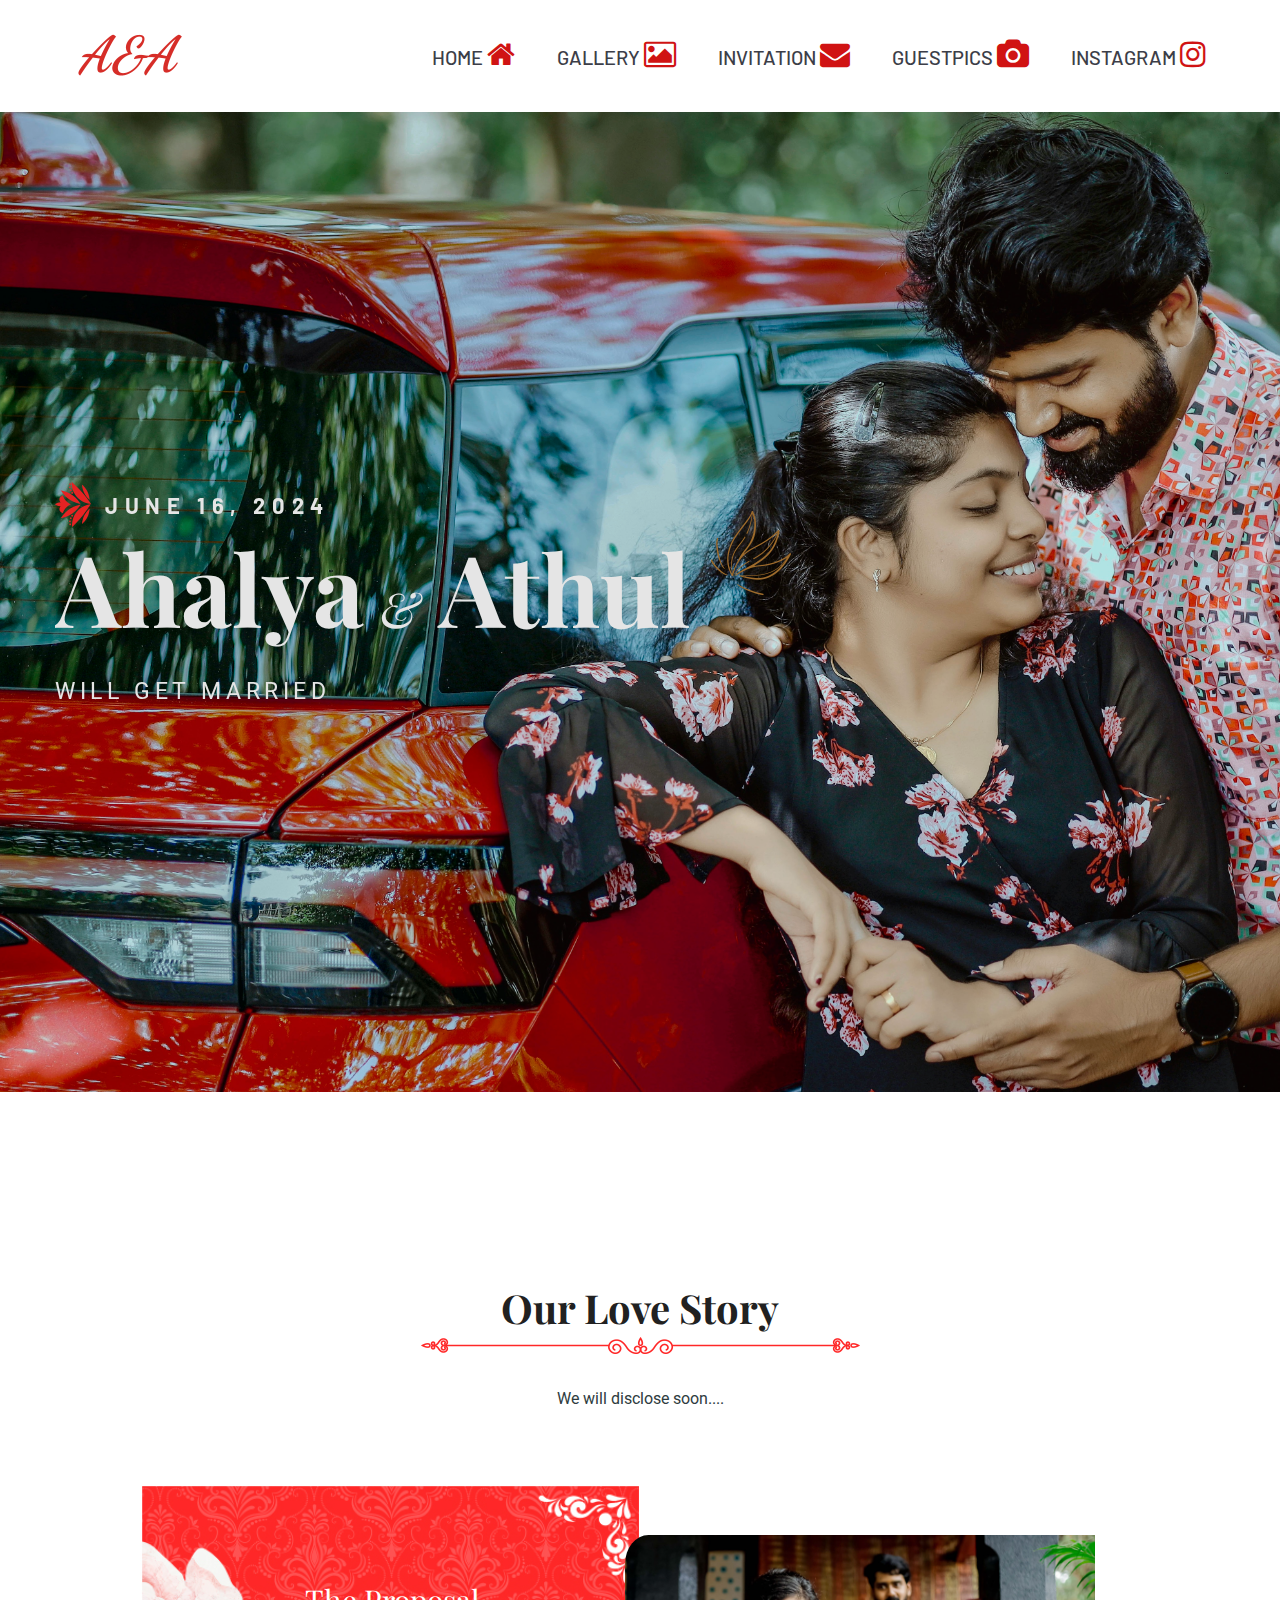
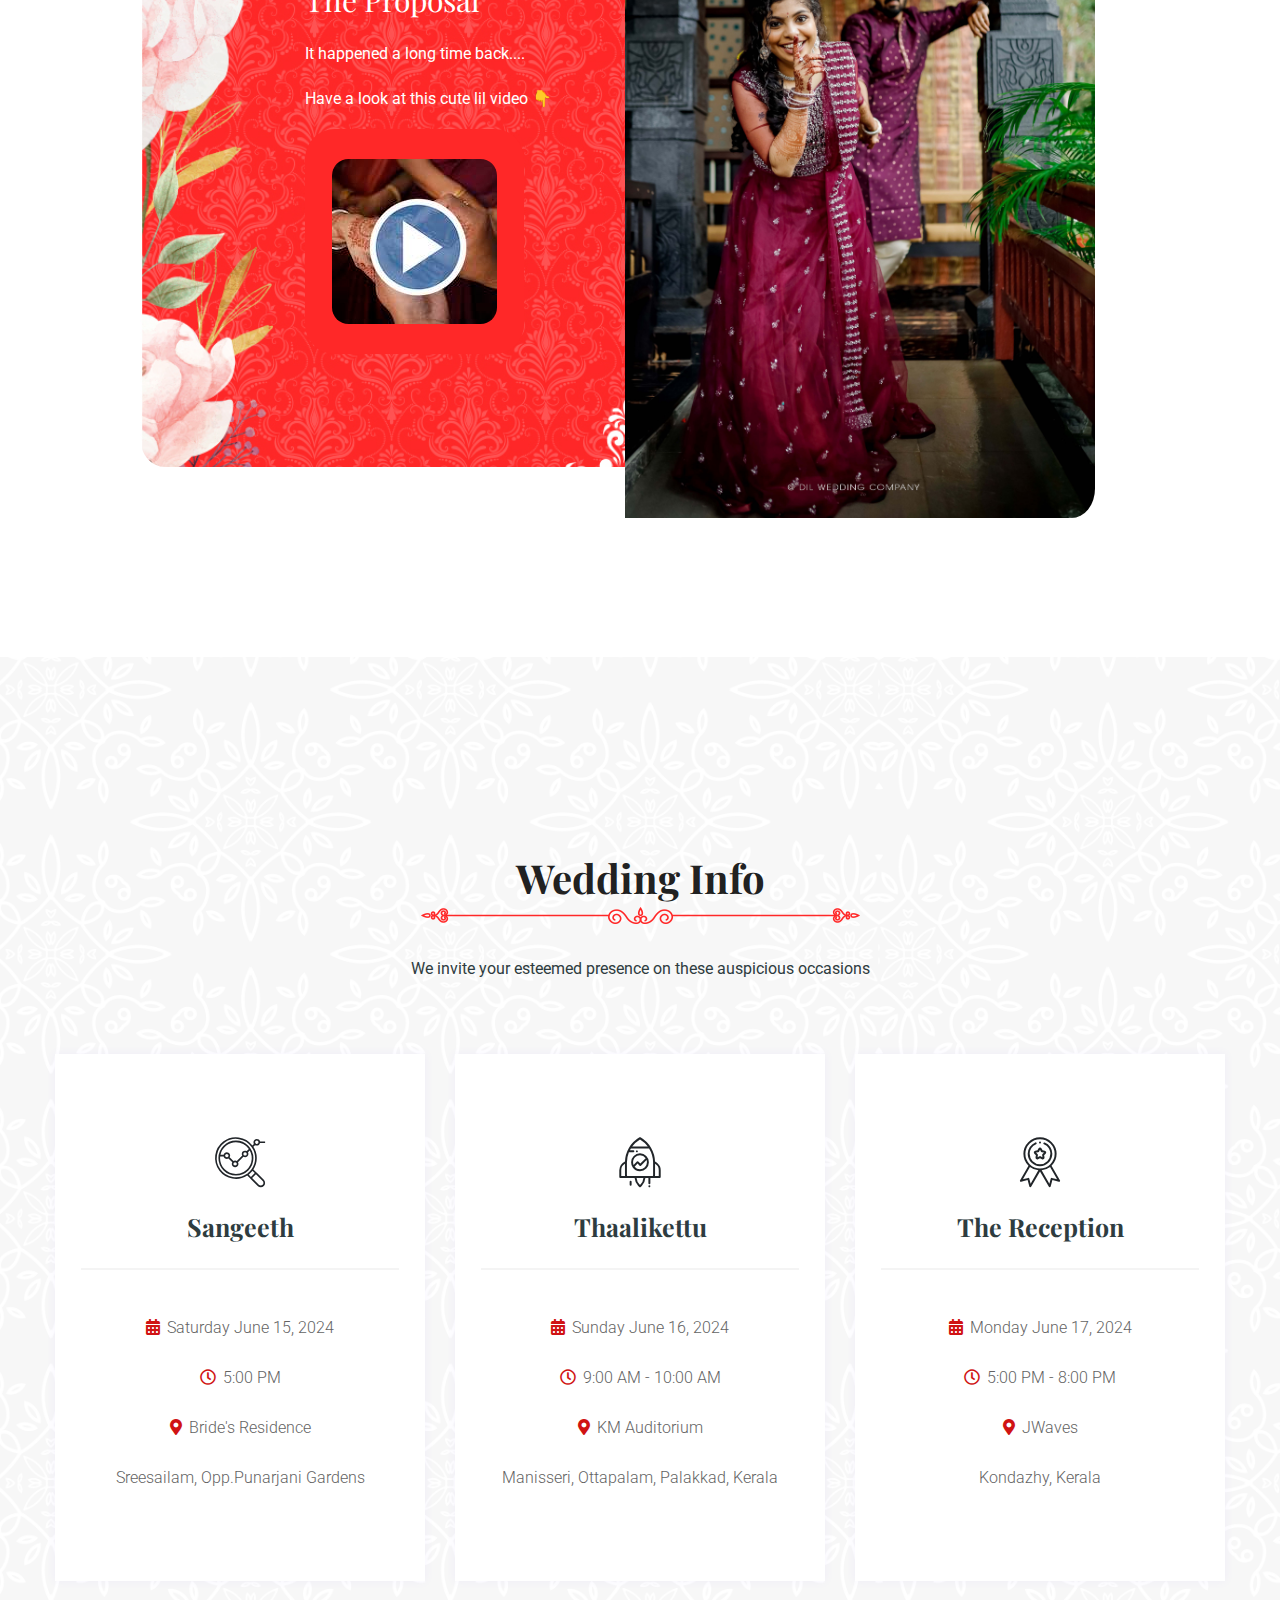
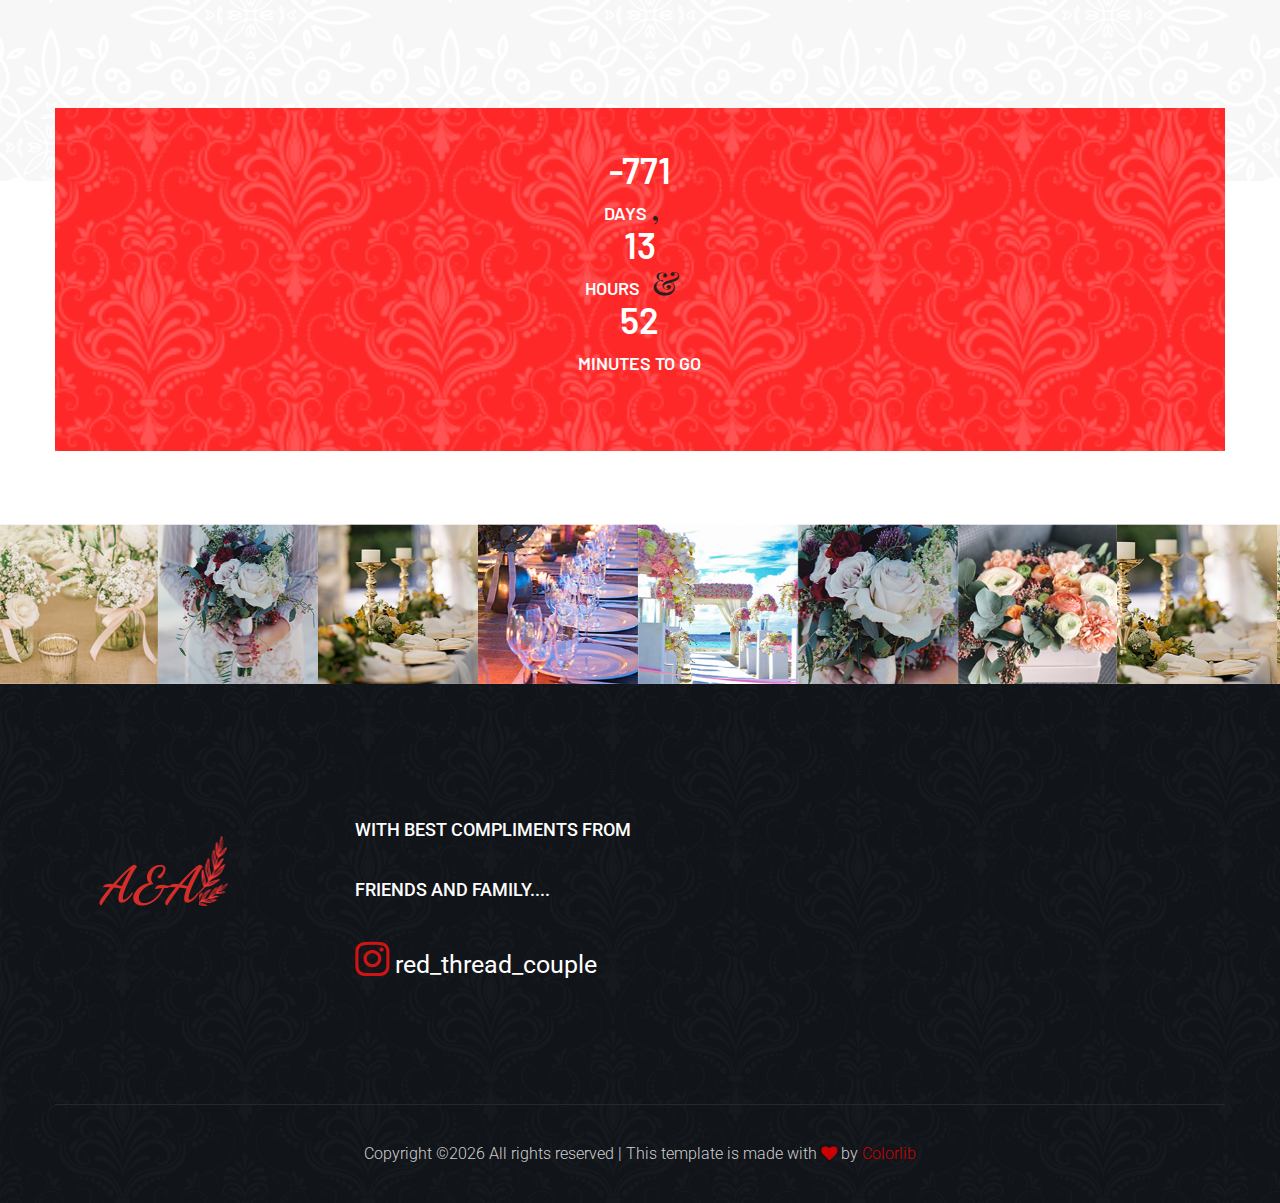
==== commit 2addfe6c: "Update index.html" ====
--- a/index.html
+++ b/index.html
@@ -237,7 +237,7 @@
                                 <script>
                                     document.getElementById('count').innerHTML = 19889 - Math.floor((new Date()/1 - 16200000)/86400000);
                                     document.getElementById('count1').innerHTML = 32 - (new Date().getHours()<9? new Date().getHours()+24 : new Date().getHours());
-                                    document.getElementById('count2').innerHTML = 60 - (new Date().getMinutes());
+                                    document.getElementById('count2').innerHTML = 59 - (new Date().getMinutes());
                                 </script>
                             </div>
                         </div>
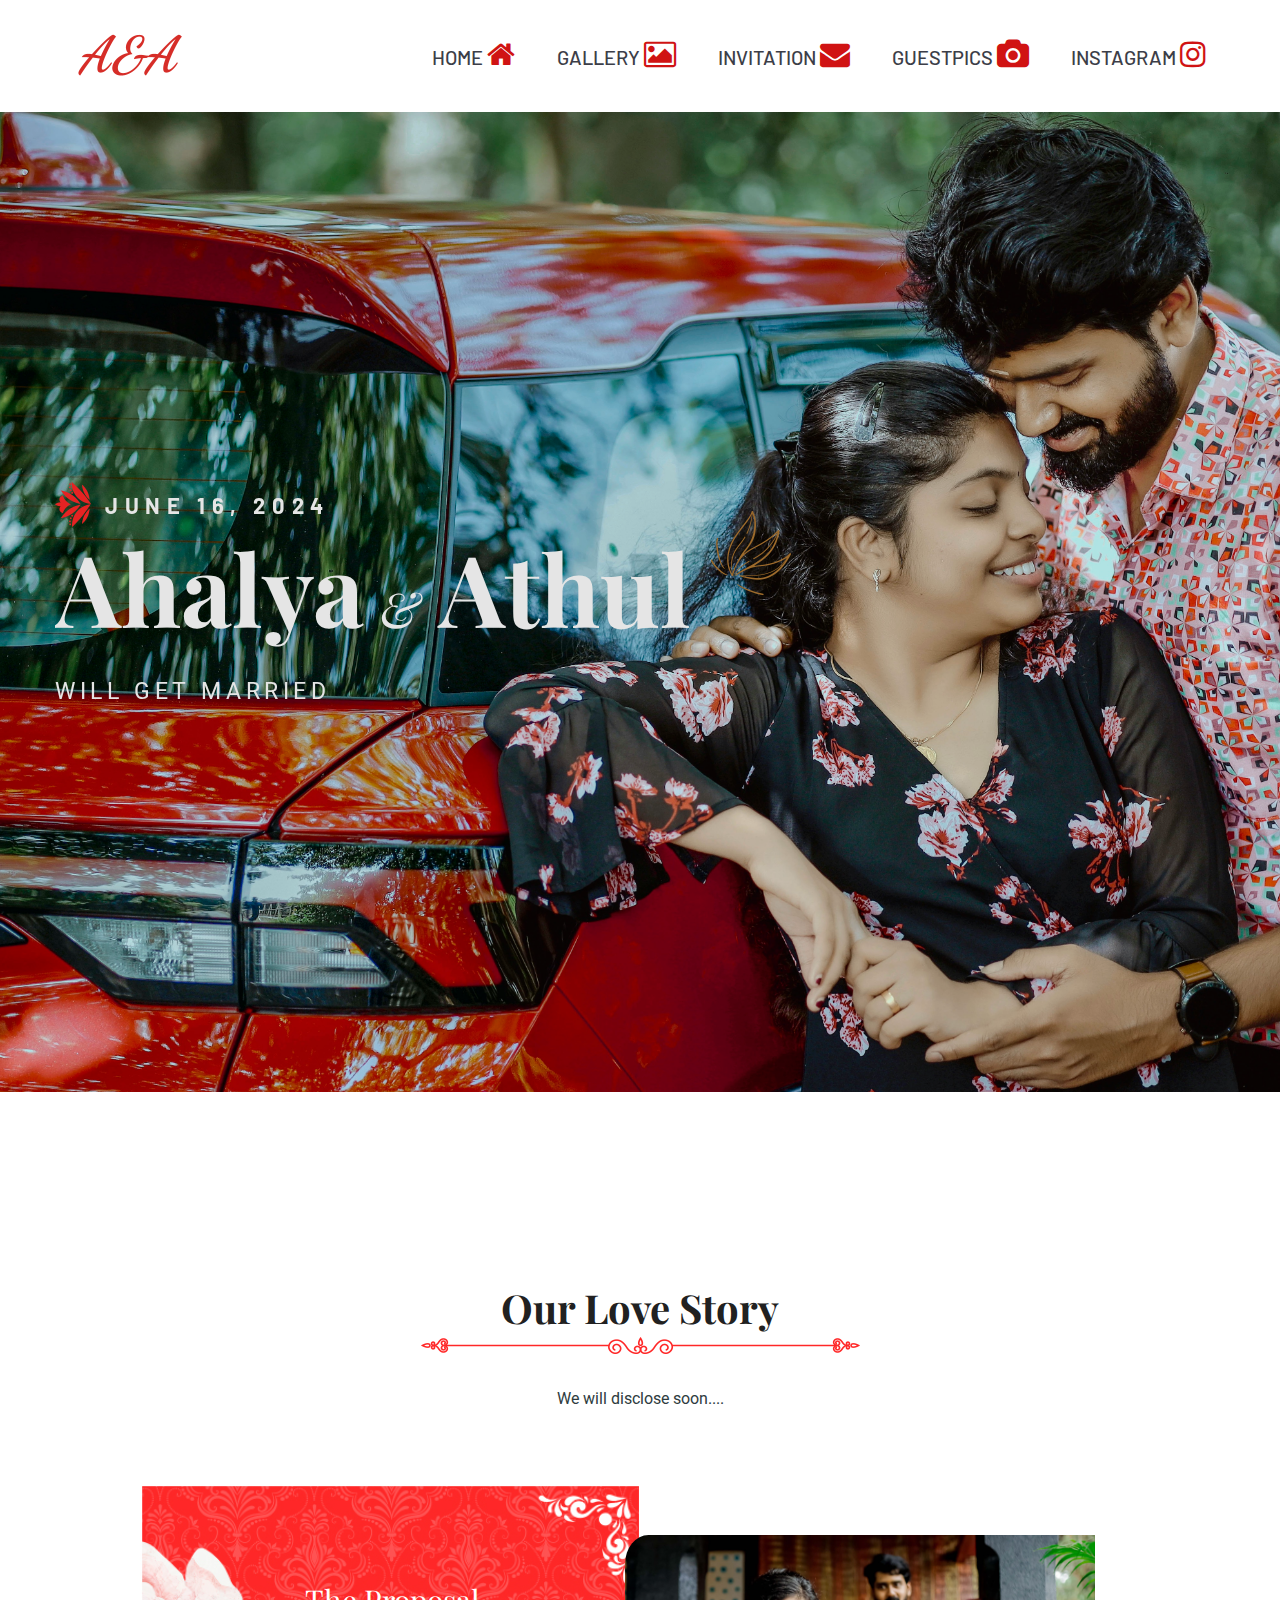
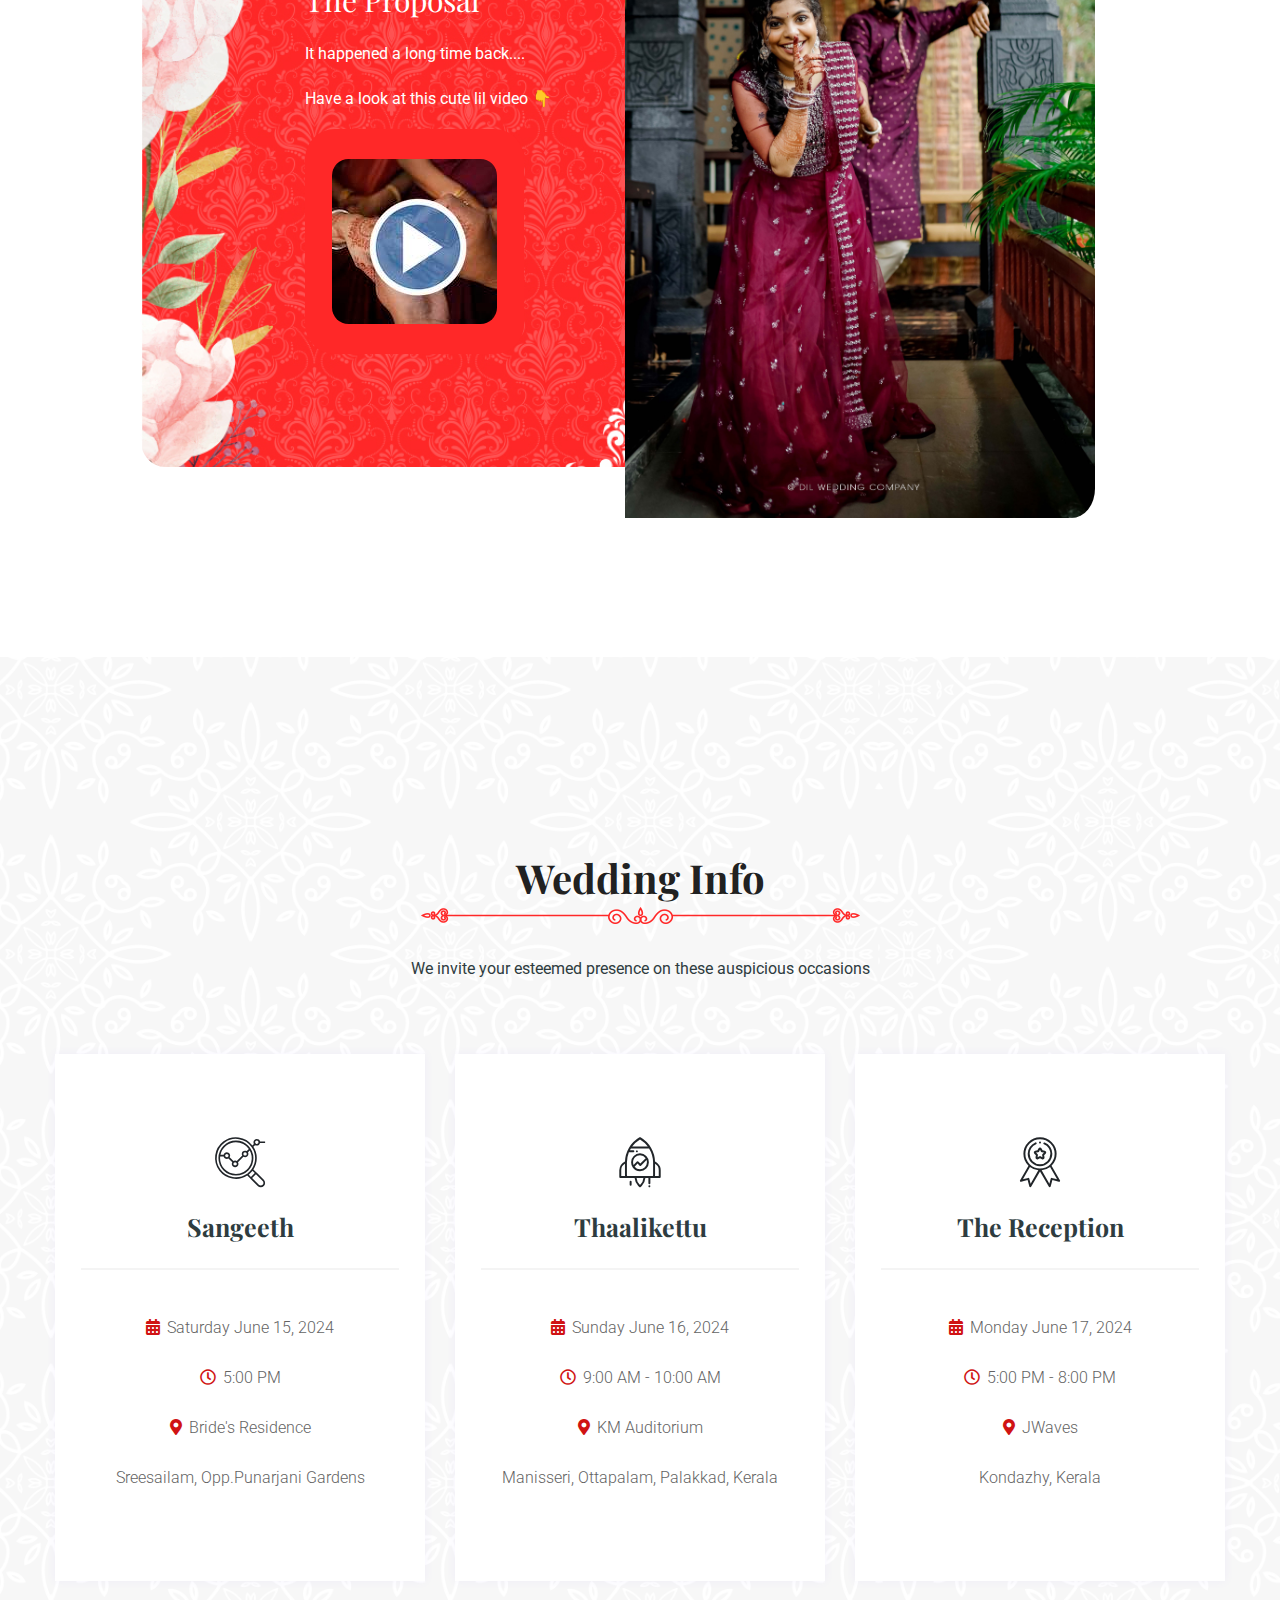
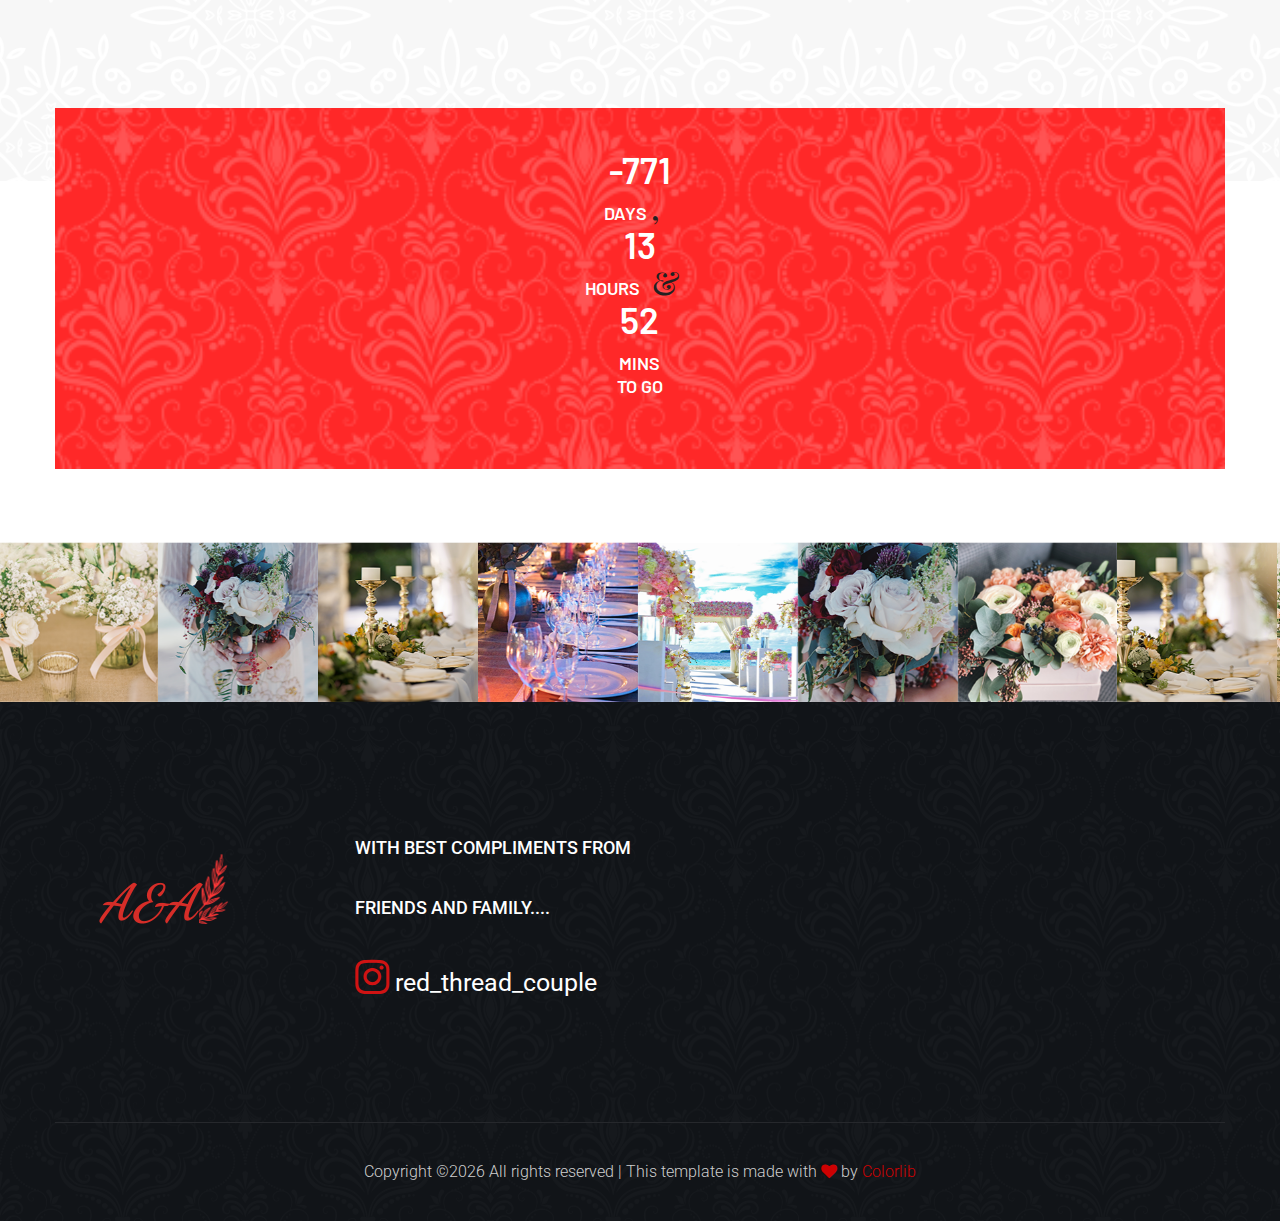
==== commit ca3e6711: "Update index.html" ====
--- a/index.html
+++ b/index.html
@@ -232,7 +232,8 @@
                                     <h2 style="display: inline;">& &nbsp;</h2>
 
                                     <span class="counter" style="display: inline;"><div id="count2"></div></span>
-                                    <p style="display: inline;">minutes to go</p>
+                                    <p style="display: inline;">mins</p>
+                                    <p>to go</p>
                                 </div>
                                 <script>
                                     document.getElementById('count').innerHTML = 19889 - Math.floor((new Date()/1 - 16200000)/86400000);
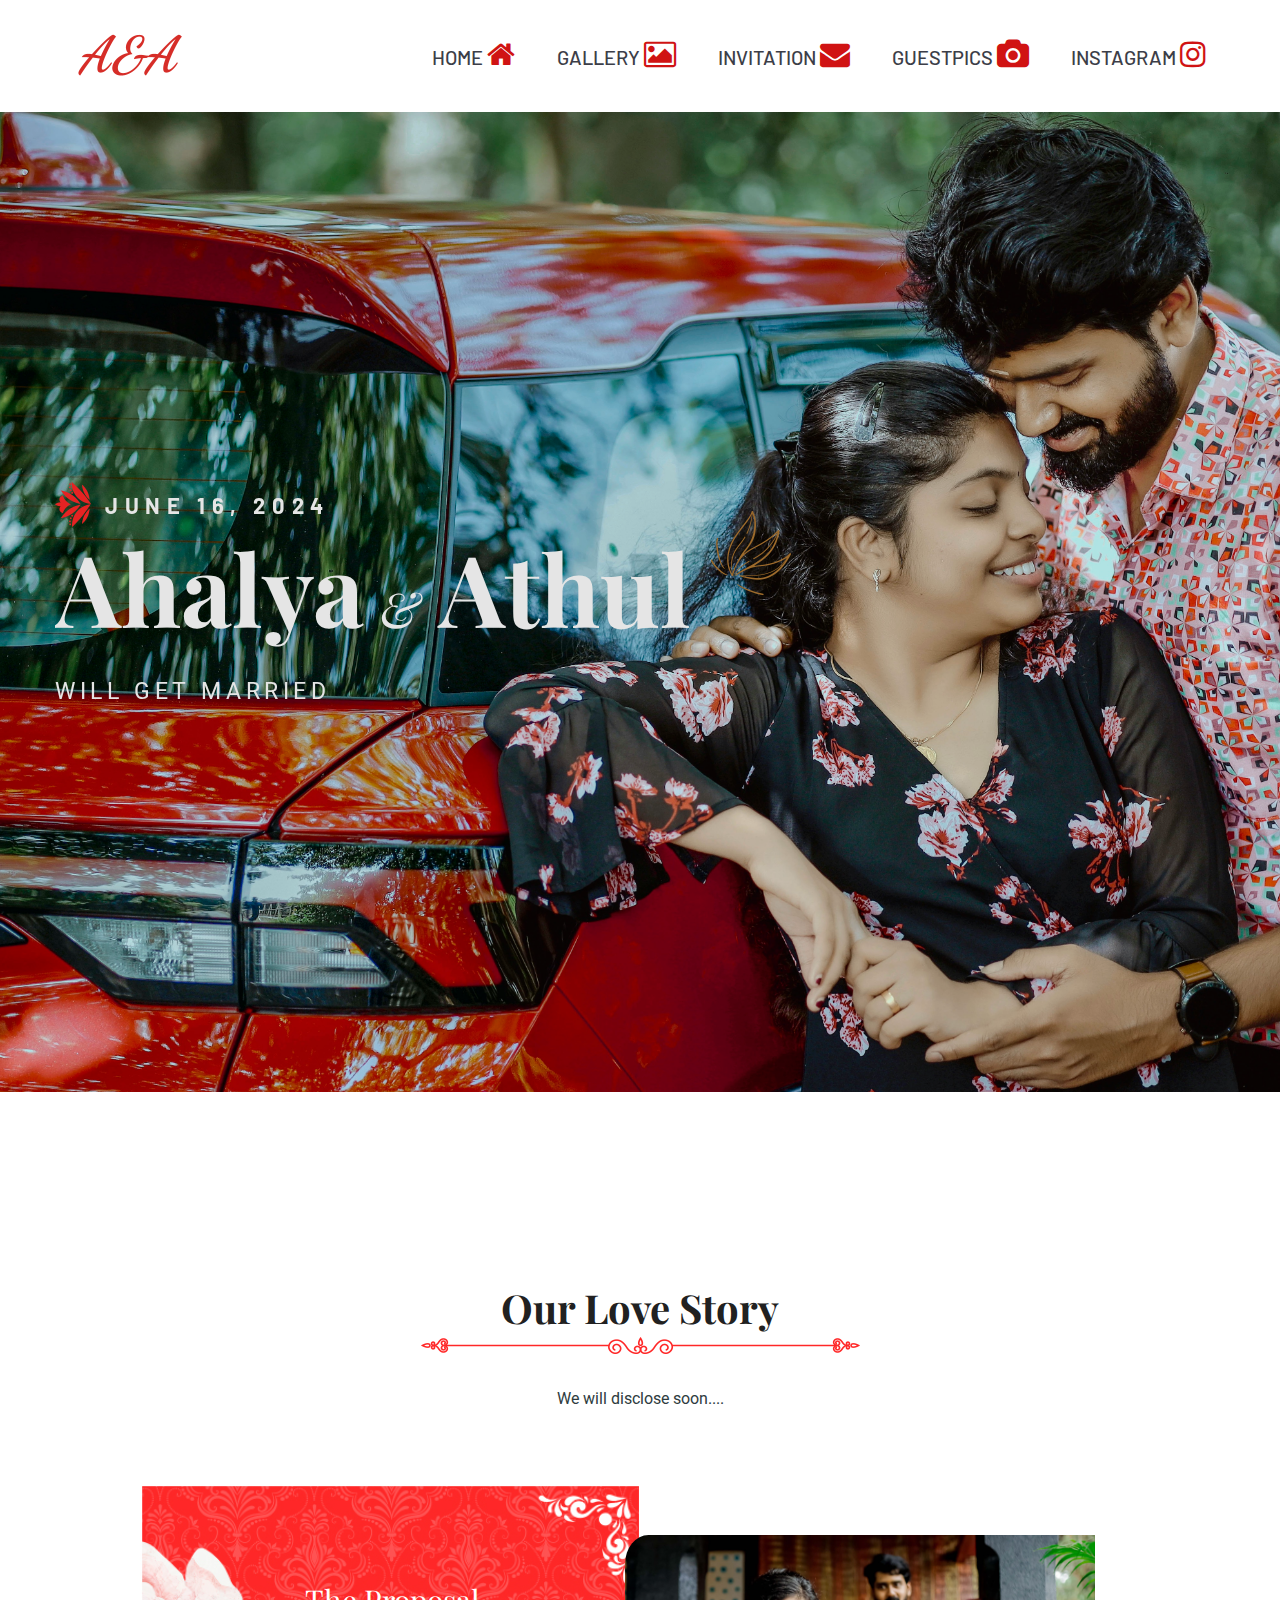
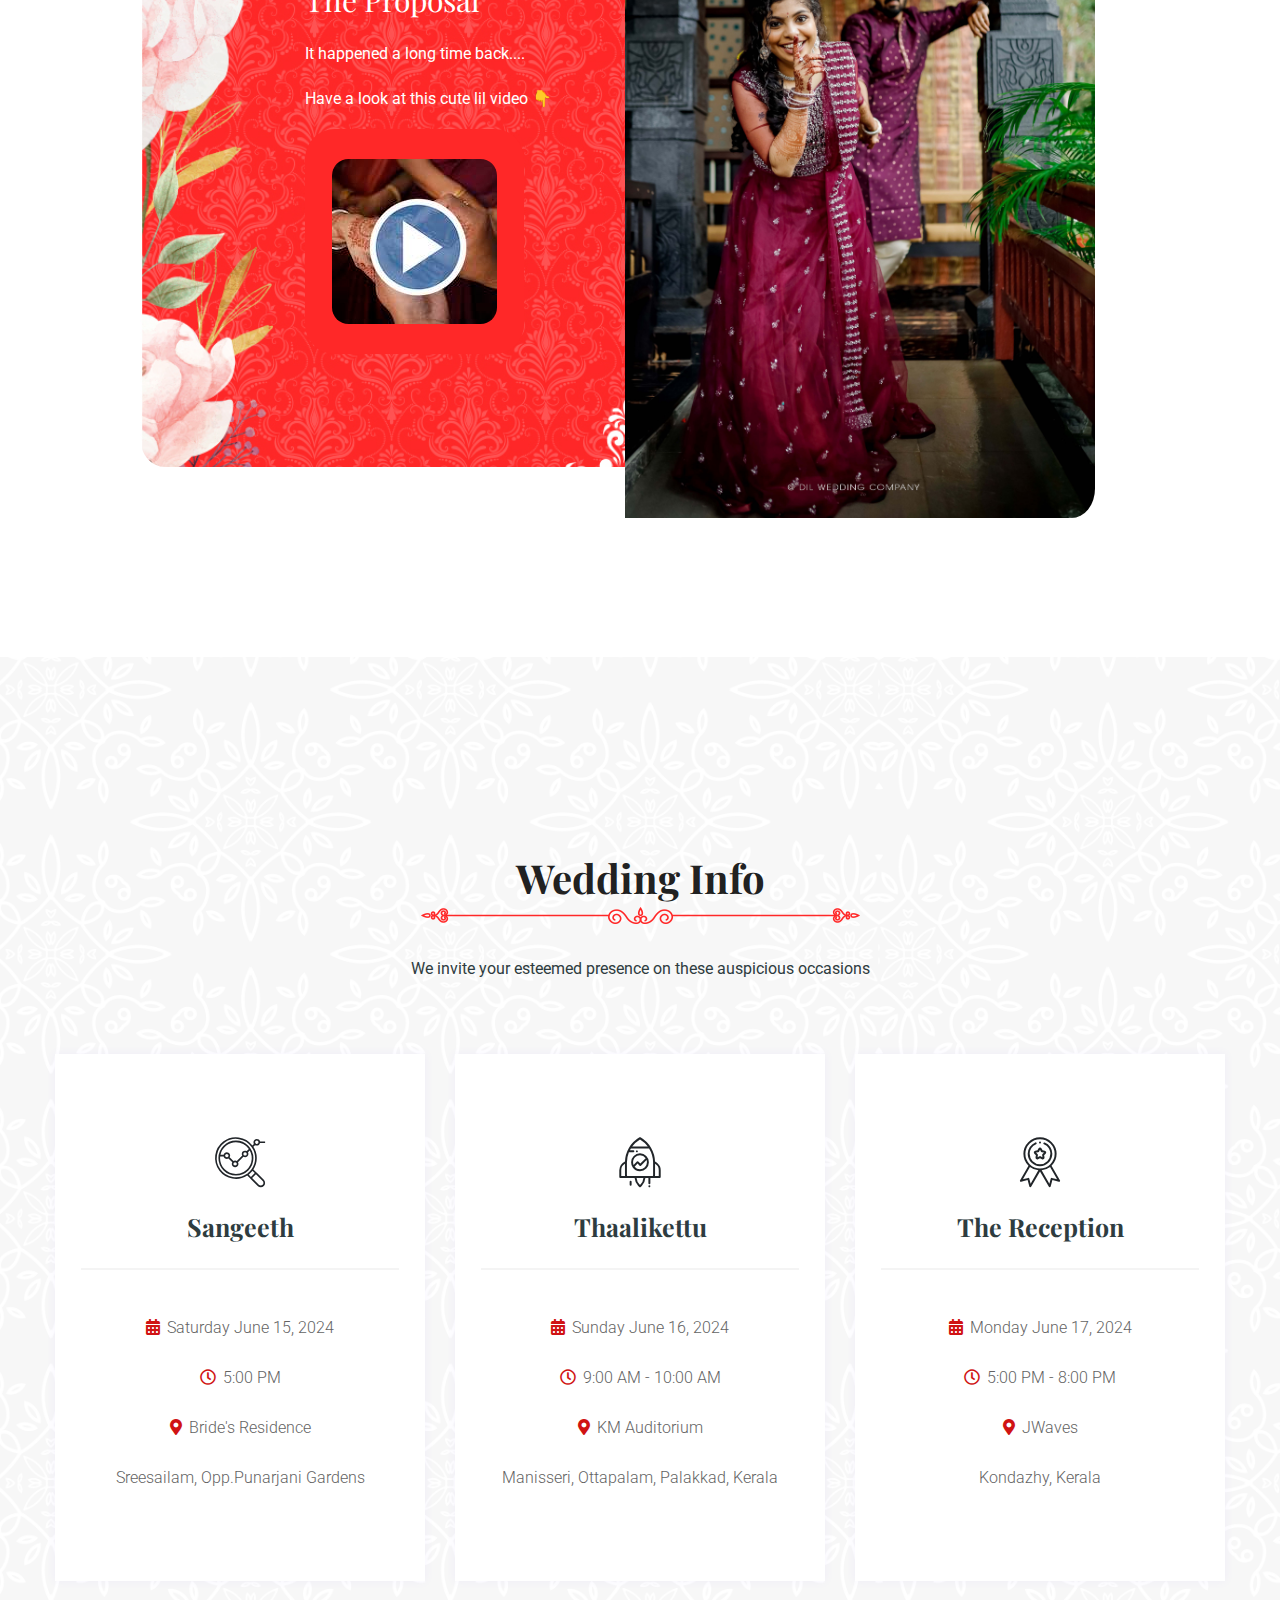
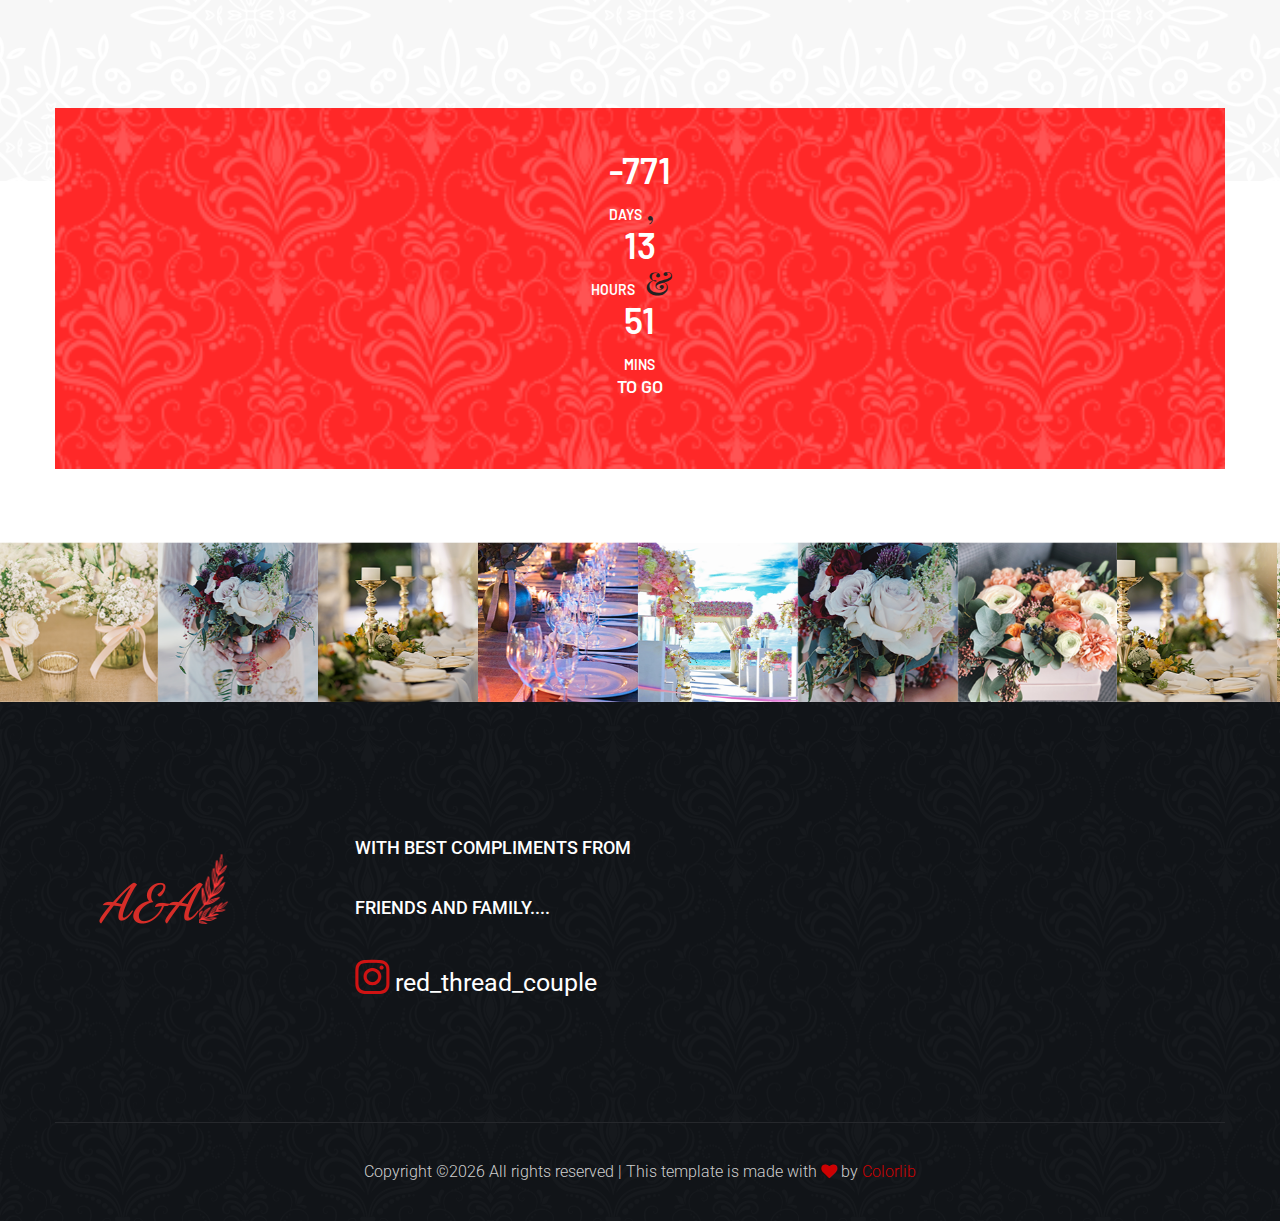
==== commit f3c032ef: "Update index.html" ====
--- a/index.html
+++ b/index.html
@@ -224,19 +224,19 @@
                                 <!-- Counter Up -->
                                 <div class="single-counter text-center">
                                     <span class="counter" style="display: inline;"><div id="count"></div></span>
-                                    <p style="display: inline;">days</p>
+                                    <p style="display: inline; font-size: 14px;">days</p>
                                     <h2 style="display: inline;">, &nbsp;</h2>
                                     
                                     <span class="counter" style="display: inline;"><div id="count1"></div></span>
-                                    <p style="display: inline;">hours &nbsp;</p>
+                                    <p style="display: inline; font-size: 14px;">hours &nbsp;</p>
                                     <h2 style="display: inline;">& &nbsp;</h2>
 
                                     <span class="counter" style="display: inline;"><div id="count2"></div></span>
-                                    <p style="display: inline;">mins</p>
+                                    <p style="display: inline; font-size: 14px;">mins</p>
                                     <p>to go</p>
                                 </div>
                                 <script>
-                                    document.getElementById('count').innerHTML = 19889 - Math.floor((new Date()/1 - 16200000)/86400000);
+                                    document.getElementById('count').innerHTML = 19889 - Math.floor((new Date()/1 - 12600000)/86400000);
                                     document.getElementById('count1').innerHTML = 32 - (new Date().getHours()<9? new Date().getHours()+24 : new Date().getHours());
                                     document.getElementById('count2').innerHTML = 59 - (new Date().getMinutes());
                                 </script>
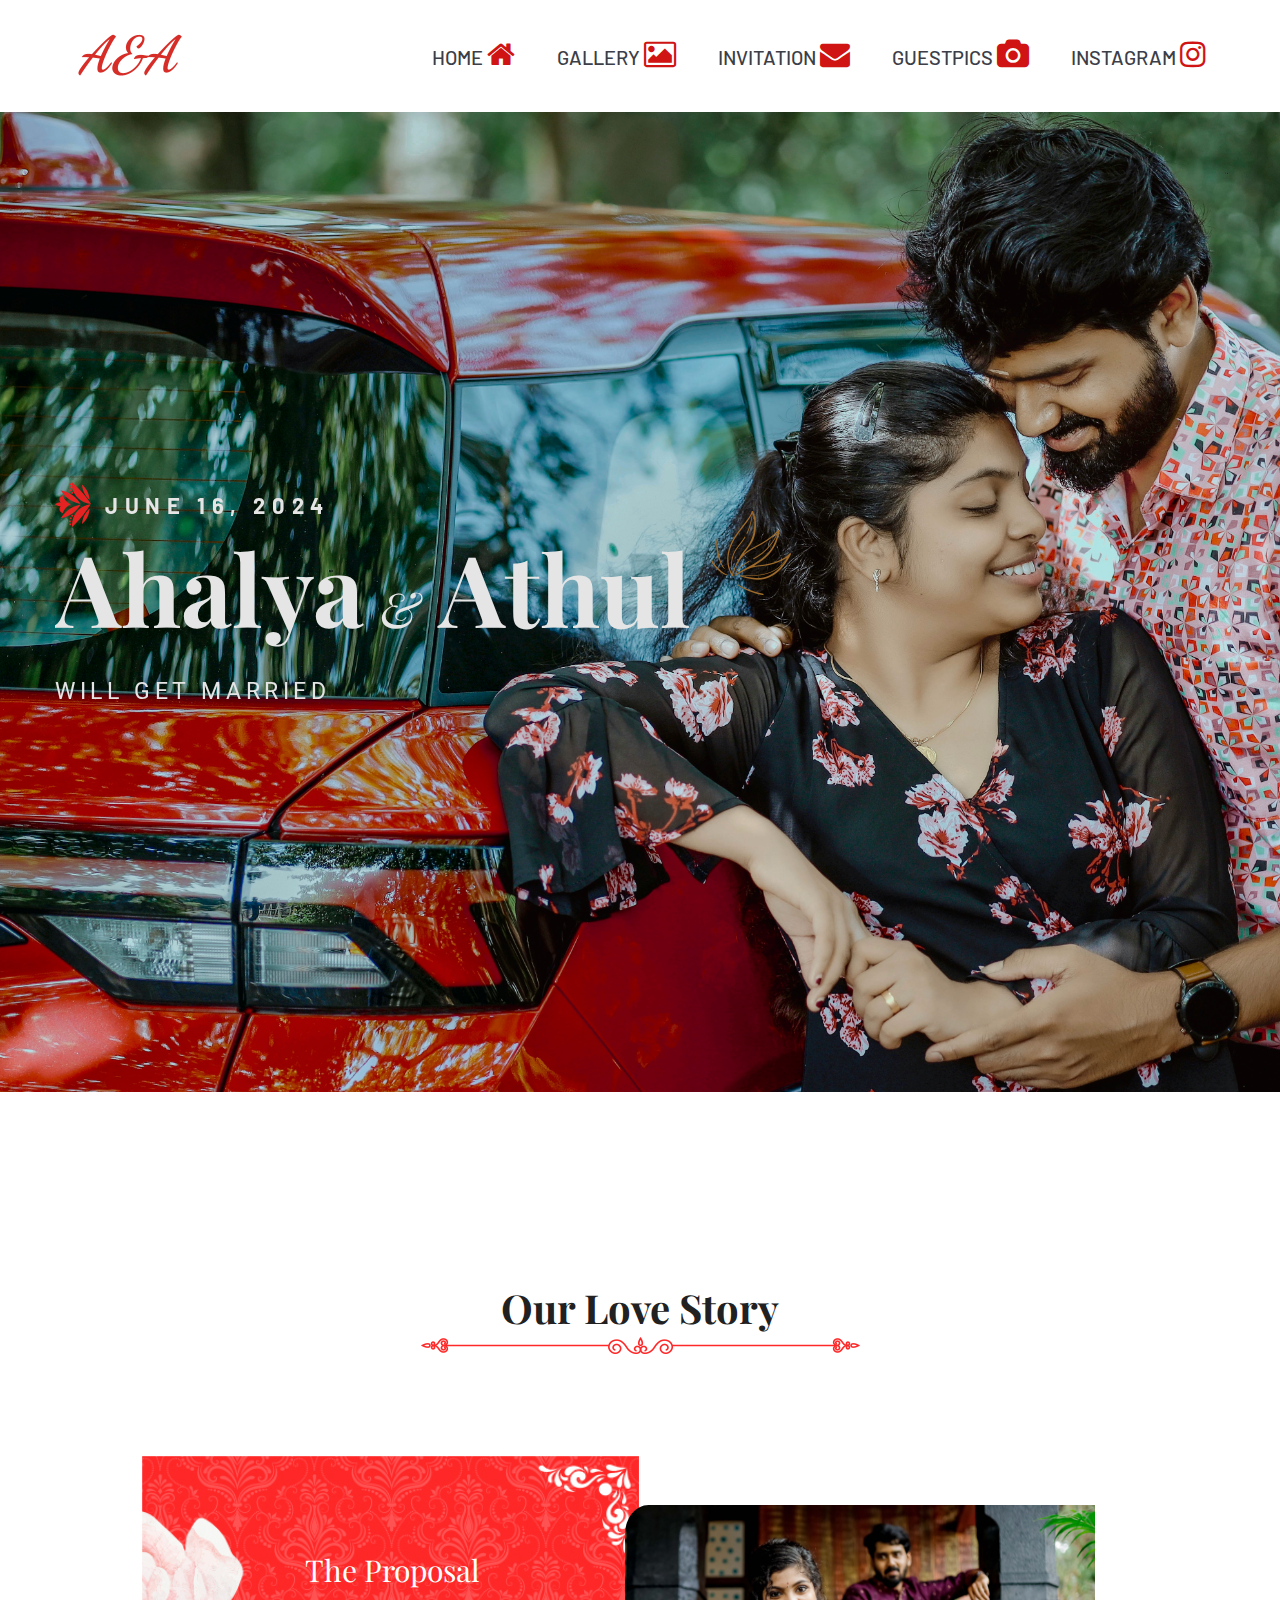
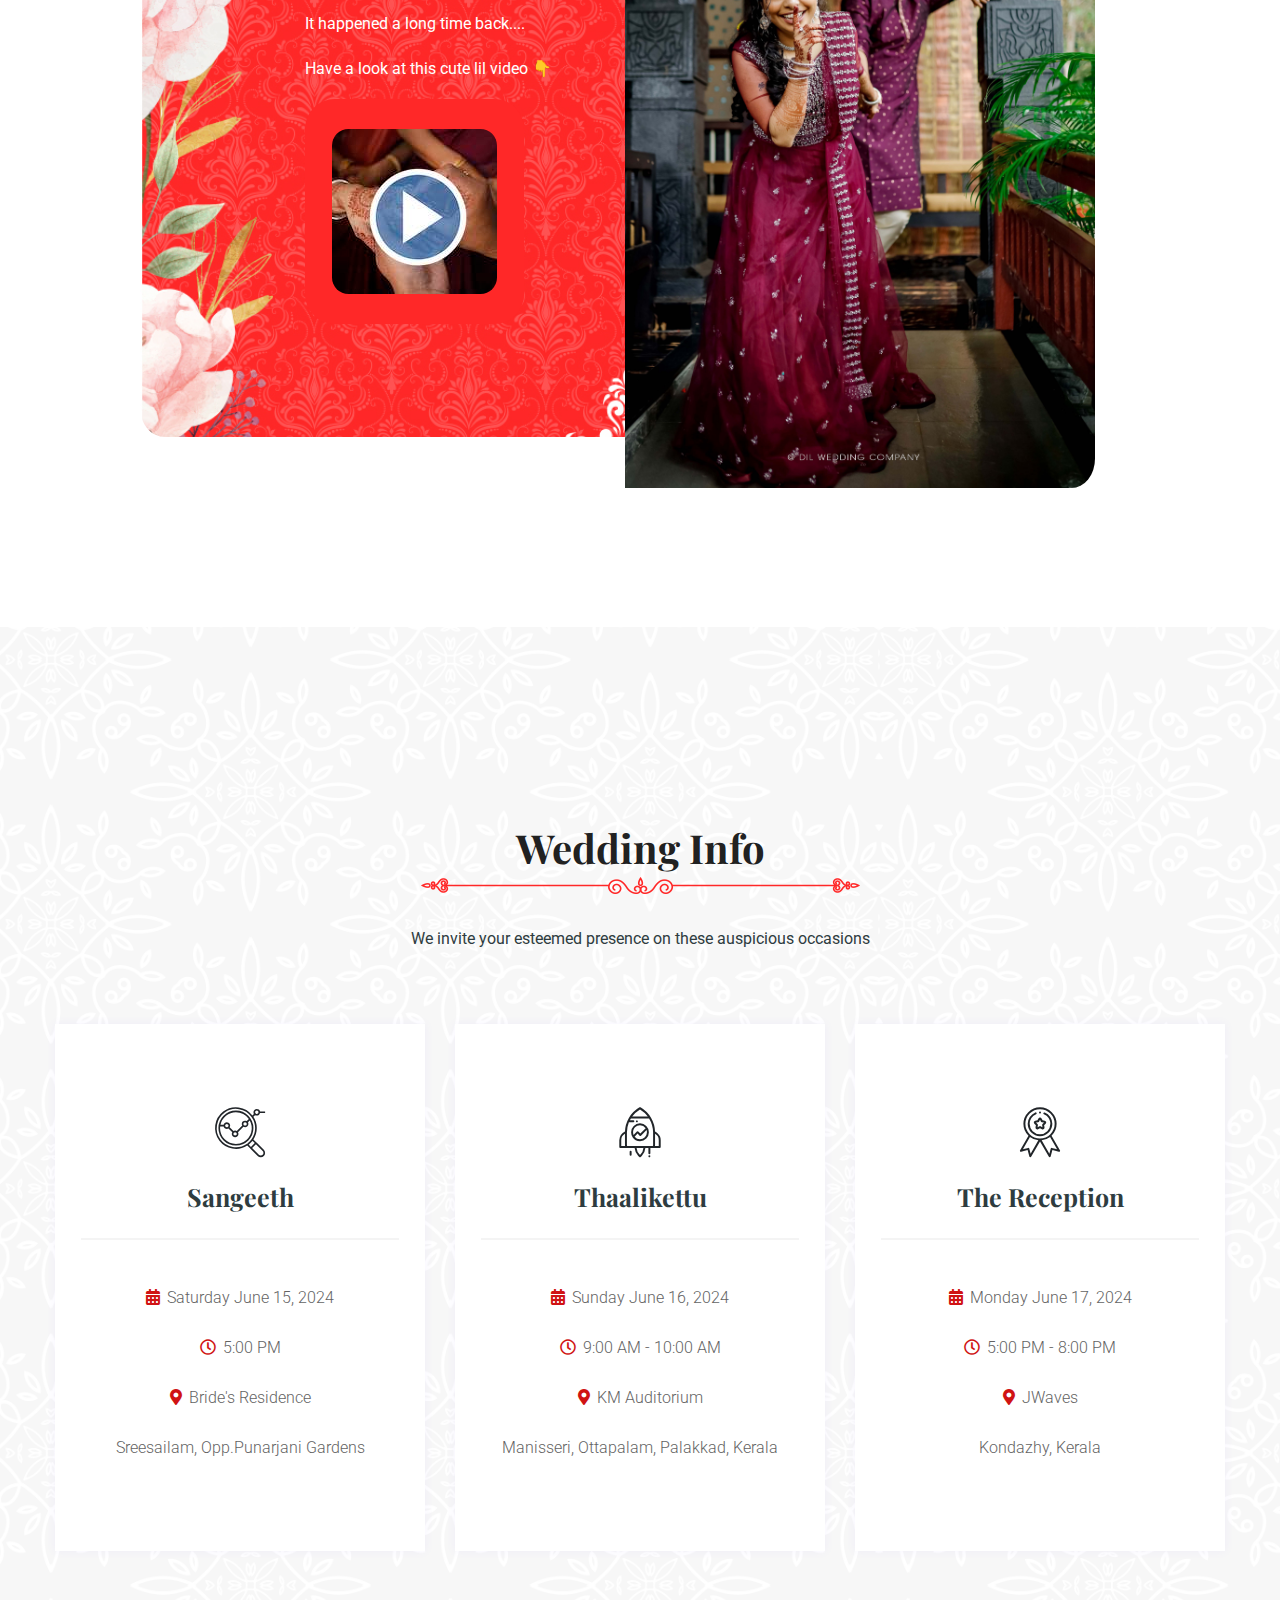
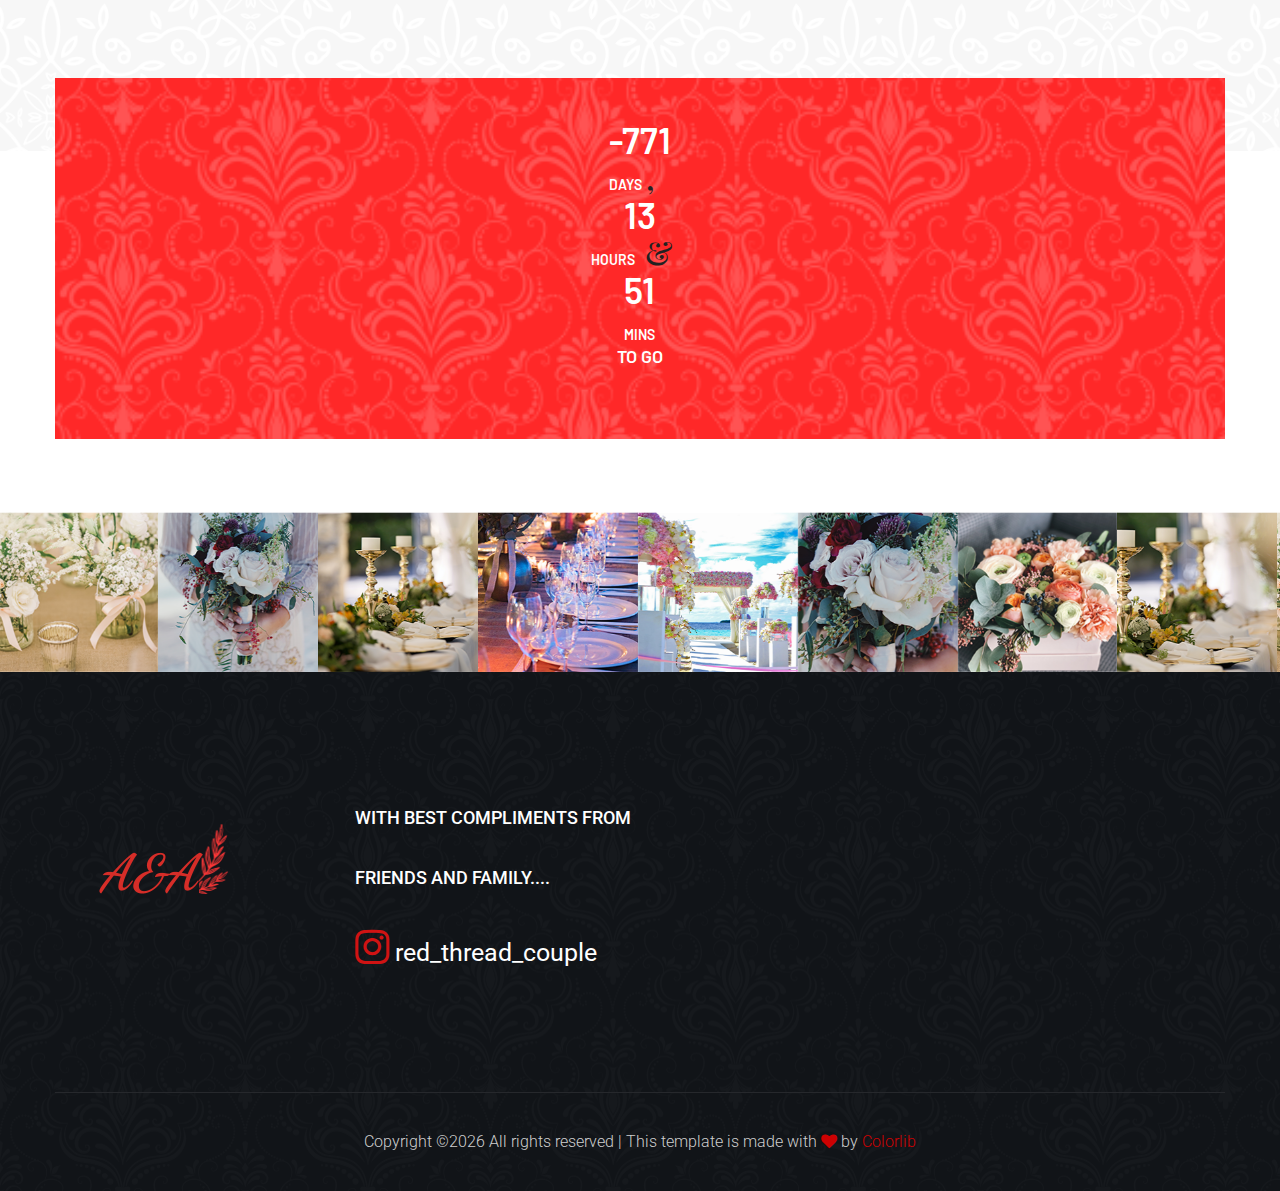
==== commit 5a7f888f: "Update index.html" ====
--- a/index.html
+++ b/index.html
@@ -112,7 +112,7 @@
                     <div class="section-tittle text-center mb-70">
                         <h2>Our Love Story​</h2>
                         <img src="assets/images/gallery/tittle_img.png" alt="">
-                        <p>We will disclose soon.... </p>
+                        <p></p>
                     </div>
                 </div>
             </div>
